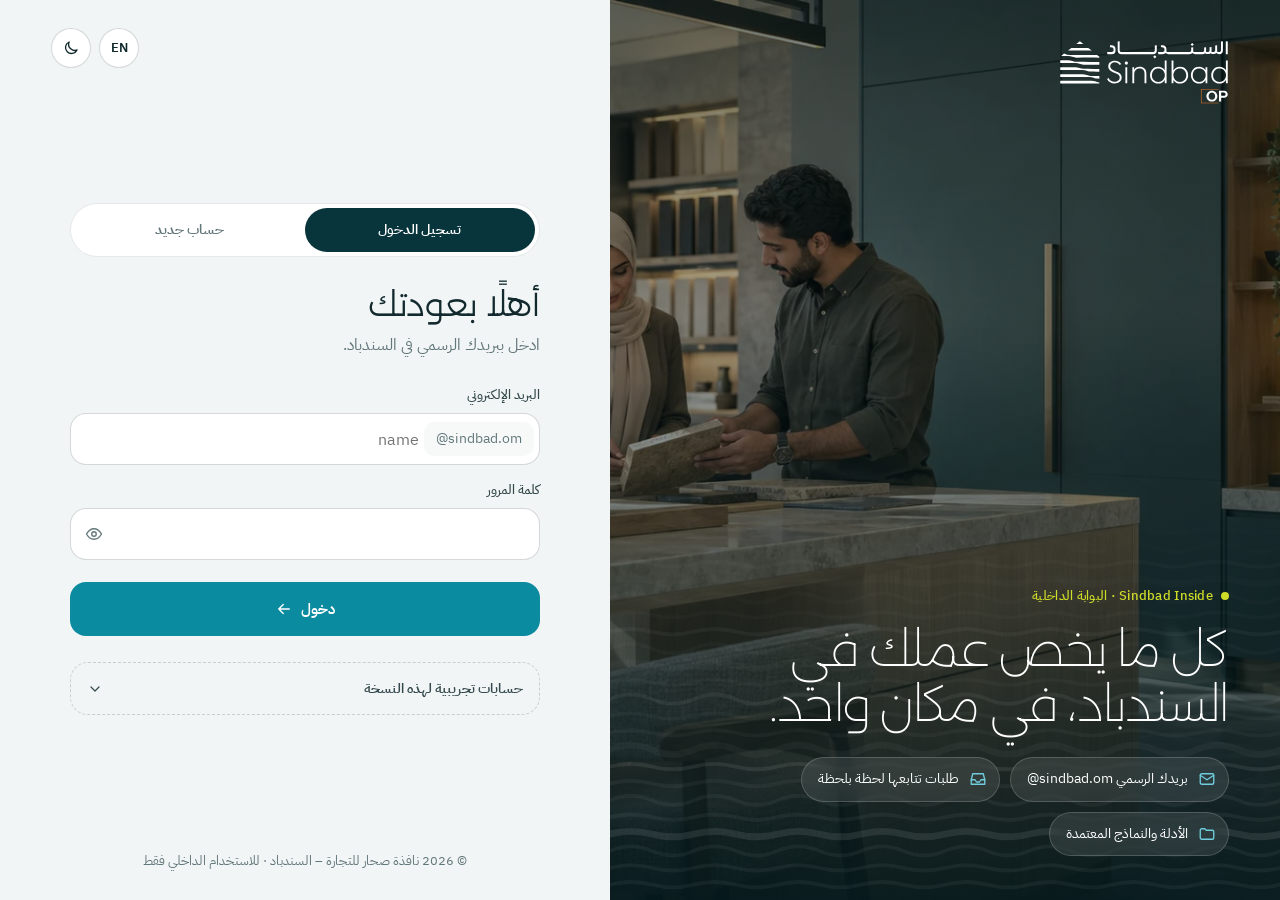
==== index.html @ df9435e1 "Add files via upload" ====
<!doctype html>
<html lang="ar" dir="rtl">
<head>
<meta charset="utf-8">
<meta name="viewport" content="width=device-width, initial-scale=1, viewport-fit=cover">
<title>Sindbad Inside</title>
<meta name="description" content="البوابة الداخلية لموظفي السندباد">
<link rel="icon" href="assets/brand/sindbad-symbol.svg" type="image/svg+xml">
<link rel="preload" as="image" href="assets/images/team.webp" fetchpriority="high">
<meta name="claude:viewport-fit-sides" content="cover">
<link rel="preconnect" href="https://fonts.googleapis.com">
<link rel="preconnect" href="https://fonts.gstatic.com" crossorigin>
<link href="https://fonts.googleapis.com/css2?family=Alexandria:wght@200;300;400;500;600&family=IBM+Plex+Sans+Arabic:wght@300;400;500;600&display=swap" rel="stylesheet">
<style>
/* Layout: website, not dashboard — transparent header over full-bleed showroom photography, editorial sections below, every page opens on a photo banner. */
:root{
  --deep:#08343B;      /* Sindbad deep teal: header band, footer, dark bands */
  --sea:#0A8BA0;       /* brand teal: actions, links */
  --aqua:#70CDDD;      /* brand light aqua */
  --bronze:#B07A4A;    /* LED-trim bronze from the OPPEIN kitchens: secondary accent */
  --lime:#CFDD28;      /* brand lime: tiny highlights only */
  --char:#383837;      /* brand charcoal */
  --bg:#F2F5F5; --surface:#FFFFFF; --surface2:#F7F9F9; --ink:#122A2E; --ink2:#34494D; --muted:#62777B;
  --line:rgba(18,42,46,.10); --line2:rgba(18,42,46,.18);
  --soft:rgba(10,139,160,.09); --soft-ink:#077585;
  --b300:#70CDDD;--b500:#0A8BA0;--b700:#077585;--b900:#053C45;--ring:rgba(10,139,160,.3);
  --sh:0 24px 48px -28px rgba(8,52,59,.45);
  --display:"Alexandria","IBM Plex Sans Arabic",system-ui,sans-serif;
  --body:"IBM Plex Sans Arabic","Alexandria",system-ui,"Segoe UI",Tahoma,sans-serif;
  --hh:78px;
}
@media (prefers-color-scheme:dark){:root:not([data-theme="light"]){
  --bg:#081619;--surface:#0E2226;--surface2:#12292E;--ink:#E7F1F2;--ink2:#C2D6D9;--muted:#8FA8AC;
  --line:rgba(255,255,255,.08);--line2:rgba(255,255,255,.16);--soft:rgba(112,205,221,.10);--soft-ink:#86D7E4;
  --bronze:#D09A68;--sh:0 24px 48px -24px rgba(0,0,0,.7);color-scheme:dark}}
:root[data-theme="dark"]{
  --bg:#081619;--surface:#0E2226;--surface2:#12292E;--ink:#E7F1F2;--ink2:#C2D6D9;--muted:#8FA8AC;
  --line:rgba(255,255,255,.08);--line2:rgba(255,255,255,.16);--soft:rgba(112,205,221,.10);--soft-ink:#86D7E4;
  --bronze:#D09A68;--sh:0 24px 48px -24px rgba(0,0,0,.7);color-scheme:dark}
*,*::before,*::after{box-sizing:border-box}
html{scroll-behavior:smooth}
body{margin:0;background:var(--bg);color:var(--ink);font-family:var(--body);font-size:15.5px;line-height:1.75;-webkit-font-smoothing:antialiased;overflow-x:hidden}
body::before{content:"";position:fixed;inset:0 0 auto;height:env(safe-area-inset-top,0px);z-index:90;background:var(--deep)}
h1,h2,h3,h4{font-family:var(--display);text-wrap:balance;letter-spacing:-.01em}
a{color:var(--soft-ink);text-decoration:none}
button,input,select,textarea{font:inherit;color:inherit}
img{max-width:100%;display:block}
[hidden]{display:none!important}
:focus-visible{outline:3px solid var(--ring);outline-offset:2px;border-radius:10px}
.ltr{direction:ltr;unicode-bidi:isolate}
.wrap{width:100%;max-width:1280px;margin-inline:auto;padding-left:max(24px,env(safe-area-inset-left,0px));padding-right:max(24px,env(safe-area-inset-right,0px))}
@media (max-width:600px){.wrap{padding-left:max(16px,env(safe-area-inset-left,0px));padding-right:max(16px,env(safe-area-inset-right,0px))}}
.tnum{font-variant-numeric:tabular-nums}

/* ===== header ===== */
.hdr{position:fixed;top:env(safe-area-inset-top,0px);inset-inline:0;z-index:50;height:var(--hh);color:#fff;transition:background .35s,color .35s,box-shadow .35s,height .35s}
.hdr.solid{background:color-mix(in srgb,var(--surface) 88%,transparent);backdrop-filter:blur(18px) saturate(1.6);-webkit-backdrop-filter:blur(18px) saturate(1.6);color:var(--ink);box-shadow:0 1px 0 var(--line);--hh:68px}
.hin{height:100%;display:flex;align-items:center;gap:22px}
.brand{display:flex;align-items:center;gap:12px;color:inherit;flex-shrink:0}
.brand-logo{position:relative;display:block;width:148px;aspect-ratio:222/84;flex-shrink:0}
.brand-logo img{width:100%;height:100%;object-fit:contain}
.brand-logo .logo-color{position:absolute;inset:0;opacity:0}
.hdr.solid .logo-white{opacity:0}
.hdr.solid .logo-color{opacity:1}
:root[data-theme="dark"] .hdr.solid .logo-white{opacity:1}
:root[data-theme="dark"] .hdr.solid .logo-color{opacity:0}
@media (prefers-color-scheme:dark){:root:not([data-theme="light"]) .hdr.solid .logo-white{opacity:1}:root:not([data-theme="light"]) .hdr.solid .logo-color{opacity:0}}
.foot .brand-logo,.mmenu .brand-logo{width:178px}
.mainnav{display:flex;gap:2px;flex:1;justify-content:center;min-width:0}
.mainnav a{color:inherit;opacity:.82;font-size:14.5px;font-weight:500;padding:8px 13px;border-radius:999px;white-space:nowrap;position:relative;transition:opacity .2s,background .2s}
.mainnav a:hover{opacity:1;background:rgba(255,255,255,.12)}
.hdr.solid .mainnav a:hover{background:var(--soft)}
.mainnav a.on{opacity:1}
.mainnav a.on::after{content:"";position:absolute;inset-inline:13px;bottom:2px;height:2px;border-radius:2px;background:var(--lime)}
.hdr.solid .mainnav a.on::after{background:var(--sea)}
.hact{display:flex;gap:6px;align-items:center;flex-shrink:0;margin-inline-start:auto}
.hb{width:40px;height:40px;border-radius:999px;display:grid;place-items:center;border:1px solid rgba(255,255,255,.28);background:rgba(255,255,255,.08);color:inherit;cursor:pointer;position:relative;font-weight:600;font-size:13px;transition:background .2s,border-color .2s}
.hb:hover{background:rgba(255,255,255,.18)}
.hdr.solid .hb{border-color:var(--line2);background:transparent}
.hdr.solid .hb:hover{background:var(--soft)}
.hb svg{width:18px;height:18px}
.hb .dot{position:absolute;top:8px;inset-inline-end:9px;width:8px;height:8px;border-radius:50%;background:var(--lime);box-shadow:0 0 0 2px var(--deep)}
.hdr.solid .hb .dot{box-shadow:0 0 0 2px var(--surface);background:#E5484D}
.me{display:flex;align-items:center;gap:8px;padding-inline-start:6px}
.me img,.me .av{width:36px;height:36px;border-radius:50%;object-fit:cover;background:var(--aqua);color:var(--deep);display:grid;place-items:center;font-weight:600;border:2px solid rgba(255,255,255,.6)}
.hb.menu{display:none}
@media (max-width:1180px){.mainnav{display:none}.hb.menu{display:grid}.hdr .hb.hide-sm{display:none}}
@media (max-width:420px){.me{display:none}.hdr .brand-logo{width:132px}}

/* ===== mobile menu ===== */
.mmenu{position:fixed;inset:0;z-index:70;background:var(--deep);color:#fff;display:flex;flex-direction:column;padding:calc(18px + env(safe-area-inset-top,0px)) max(24px,env(safe-area-inset-right,0px)) calc(24px + env(safe-area-inset-bottom,0px)) max(24px,env(safe-area-inset-left,0px));
  opacity:0;pointer-events:none;transform:translateY(-12px);transition:opacity .3s,transform .3s}
.mmenu.open{opacity:1;pointer-events:auto;transform:none}
.mmenu .top{display:flex;justify-content:space-between;align-items:center;margin-bottom:28px}
.mmenu nav{display:grid;gap:2px;overflow-y:auto}
.mmenu nav a{color:#fff;font-family:var(--display);font-weight:300;font-size:26px;padding:8px 0;border-bottom:1px solid rgba(255,255,255,.08);display:flex;justify-content:space-between;align-items:center}
.mmenu nav a.on{color:var(--lime)}
.mmenu nav a svg{width:20px;height:20px;opacity:.5}
[dir="rtl"] .mmenu nav a svg{transform:scaleX(-1)}

/* ===== banners ===== */
.banner{position:relative;color:#fff;overflow:hidden;background:var(--deep);isolation:isolate}
.banner .bimg{position:absolute;inset:0;width:100%;height:100%;object-fit:cover;z-index:-2;transform:scale(1.04);animation:settle 1.6s cubic-bezier(.2,.7,.2,1) forwards}
@keyframes settle{to{transform:none}}
.banner::before{content:"";position:absolute;inset:0;z-index:-1;background:linear-gradient(90deg,rgba(5,34,39,.92) 0%,rgba(5,34,39,.72) 45%,rgba(5,34,39,.25) 100%)}
[dir="rtl"] .banner::before{background:linear-gradient(270deg,rgba(5,34,39,.92) 0%,rgba(5,34,39,.72) 45%,rgba(5,34,39,.25) 100%)}
.banner .bin{padding-top:calc(var(--hh) + env(safe-area-inset-top,0px) + 54px);padding-bottom:52px}
.crumbs{font-size:13px;opacity:.75;display:flex;gap:8px;align-items:center;margin-bottom:14px}
.crumbs a{color:#fff}
.banner .ph{display:flex;align-items:flex-end;justify-content:space-between;gap:20px;flex-wrap:wrap}
.banner .ph h1{margin:0;font-weight:300;font-size:clamp(32px,4.6vw,56px);line-height:1.15;color:#fff}
.banner .ph p{margin:12px 0 0;max-width:60ch;color:rgba(255,255,255,.82);font-size:16.5px}
.banner .ph>div:last-child:not(:first-child),.banner .ph>.btn{flex-shrink:0}
.banner .btn.o{background:rgba(255,255,255,.1);border-color:rgba(255,255,255,.35);color:#fff;backdrop-filter:blur(8px)}
.banner .btn.o:hover{background:rgba(255,255,255,.2)}
.content{padding-top:44px;padding-bottom:88px}
.view.enter .content>*{animation:rise .5s cubic-bezier(.2,.8,.2,1) both}
.view.enter .content>*:nth-child(2){animation-delay:.06s}.view.enter .content>*:nth-child(3){animation-delay:.12s}
@keyframes rise{from{opacity:.001;transform:translateY(14px)}to{opacity:1;transform:none}}

/* ===== HOME hero: cinematic collection slideshow, slides change through the logo's horizontal stripes ===== */
.hero{position:relative;color:#fff;background:#04161A;isolation:isolate;overflow:hidden;min-height:clamp(680px,96vh,960px);display:flex;flex-direction:column;justify-content:flex-end}
.stage{position:absolute;inset:-8% 0 0;z-index:-4;will-change:transform}
.slide{position:absolute;inset:0;visibility:hidden}
.slide.on{visibility:visible}
.slide img,.wipe img{width:100%;height:100%;object-fit:cover;transform:scale(1.1);transform-origin:50% 50%;max-width:none}
.slide.on img{animation:kb 14s linear forwards}
@keyframes kb{to{transform:scale(1.005)}}
.wipe{position:absolute;inset:0;z-index:2}
.wipe i{position:absolute;inset-inline:0;height:calc(12.5% + 1px);overflow:hidden;clip-path:inset(0 100% 0 0);animation:barL .9s cubic-bezier(.76,0,.24,1) forwards}
.wipe i:nth-child(even){clip-path:inset(0 0 0 100%);animation-name:barR}
.wipe img{position:absolute;left:0;height:calc(800% - 8px)}
@keyframes barL{to{clip-path:inset(0 0 0 0)}}@keyframes barR{to{clip-path:inset(0 0 0 0)}}
.hero::before{content:"";position:absolute;inset:0;z-index:-2;pointer-events:none;background:
  linear-gradient(90deg,rgba(3,24,28,.92) 0%,rgba(3,24,28,.66) 36%,rgba(3,24,28,.14) 68%,rgba(3,24,28,.3) 100%),
  linear-gradient(0deg,rgba(3,24,28,.95) 0%,rgba(3,24,28,.4) 32%,transparent 58%),
  linear-gradient(180deg,rgba(3,24,28,.6) 0%,transparent 24%)}
[dir="rtl"] .hero::before{background:
  linear-gradient(270deg,rgba(3,24,28,.92) 0%,rgba(3,24,28,.66) 36%,rgba(3,24,28,.14) 68%,rgba(3,24,28,.3) 100%),
  linear-gradient(0deg,rgba(3,24,28,.95) 0%,rgba(3,24,28,.4) 32%,transparent 58%),
  linear-gradient(180deg,rgba(3,24,28,.6) 0%,transparent 24%)}
.slats{position:absolute;inset:0;z-index:-1;pointer-events:none}
.slats i{position:absolute;inset-inline:0;height:calc(12.5% + 1px);background:#04161A;transform-origin:left center;animation:slat 1s cubic-bezier(.76,0,.24,1) forwards}
.slats i:nth-child(even){transform-origin:right center}
@keyframes slat{to{transform:scaleX(0)}}
.hgrid{display:grid;grid-template-columns:minmax(0,1fr) 340px;gap:56px;align-items:end;padding-top:calc(var(--hh) + env(safe-area-inset-top,0px) + 48px);padding-bottom:44px}
.hcopy{will-change:transform,opacity}
.hero .meta{display:flex;flex-wrap:wrap;gap:8px 18px;font-size:14px;color:rgba(255,255,255,.78)}
.hero .meta span{display:inline-flex;align-items:center;gap:8px}
.hero .meta .lv{width:8px;height:8px;border-radius:50%;background:var(--lime);box-shadow:0 0 0 0 rgba(207,221,40,.6);animation:pulse 2.4s infinite}
@keyframes pulse{70%{box-shadow:0 0 0 9px rgba(207,221,40,0)}100%{box-shadow:0 0 0 0 rgba(207,221,40,0)}}
.hero h1{margin:22px 0 16px;font-weight:200;font-size:clamp(50px,7.6vw,112px);line-height:1.02;letter-spacing:-.025em;color:#fff}
.hero h1 span{display:block}
.hero h1 .l2{font-weight:500}
/* Keep the hero entrance state separate from the company section's .intro layout. */
.hero.hero-entering h1 span,.hero.hero-entering .ask,.hero.hero-entering .hsearch,.hero.hero-entering .pop,.hero.hero-entering .meta,.hero.hero-entering .pray{animation:hin 1s cubic-bezier(.2,.8,.2,1) both}
.hero.hero-entering .meta{animation-delay:.55s}.hero.hero-entering h1 .l1{animation-delay:.65s}.hero.hero-entering h1 .l2{animation-delay:.75s}.hero.hero-entering .ask{animation-delay:.85s}.hero.hero-entering .hsearch{animation-delay:.95s}.hero.hero-entering .pop{animation-delay:1.05s}.hero.hero-entering .pray{animation-delay:1.1s}
@keyframes hin{from{opacity:.001;transform:translateY(26px)}}
.hero .ask{font-size:clamp(17px,1.6vw,21px);color:rgba(255,255,255,.86);margin:0 0 28px;max-width:46ch}
.hsearch{display:flex;align-items:center;gap:14px;max-width:620px;width:100%;height:64px;padding:0 10px 0 24px;border-radius:999px;background:rgba(255,255,255,.96);color:#4F6367;cursor:pointer;border:0;box-shadow:0 26px 50px -20px rgba(0,0,0,.6);text-align:start;font-size:15.5px;transition:transform .25s,box-shadow .25s}
.hsearch:hover{transform:translateY(-2px);box-shadow:0 30px 60px -20px rgba(0,0,0,.7)}
[dir="rtl"] .hsearch{padding:0 24px 0 10px}
.hsearch svg{width:20px;height:20px;color:var(--sea);flex-shrink:0}
.hsearch .t{flex:1;white-space:nowrap;overflow:hidden;text-overflow:ellipsis}
.hsearch .k{font-size:11px;border:1px solid #D5E2E4;border-radius:6px;padding:1px 7px;color:#7A8C90;direction:ltr}
.hsearch .go{height:46px;padding:0 22px;border-radius:999px;background:var(--sea);color:#fff;display:inline-flex;align-items:center;font-weight:600;font-size:14px;flex-shrink:0}
.pop{display:flex;flex-wrap:wrap;gap:8px;margin-top:18px;align-items:center}
.pop small{color:rgba(255,255,255,.62);font-size:13px;margin-inline-end:4px}
.pop button{border:1px solid rgba(255,255,255,.28);background:rgba(255,255,255,.07);color:#fff;border-radius:999px;padding:7px 15px;font-size:13.5px;cursor:pointer;backdrop-filter:blur(8px);-webkit-backdrop-filter:blur(8px);transition:background .2s,border-color .2s}
.pop button:hover{background:rgba(255,255,255,.18);border-color:rgba(255,255,255,.5)}
.pray{background:rgba(4,28,33,.42);border:1px solid rgba(255,255,255,.16);backdrop-filter:blur(22px) saturate(1.5);-webkit-backdrop-filter:blur(22px) saturate(1.5);border-radius:28px;padding:22px}
.pray .ph2{display:flex;justify-content:space-between;align-items:center;gap:10px;margin-bottom:4px}
.pray h3{margin:0;font-size:14px;font-weight:500;color:rgba(255,255,255,.8)}
.pray select{background:rgba(255,255,255,.1);border:1px solid rgba(255,255,255,.25);color:#fff;border-radius:999px;padding:4px 12px;font-size:13px}
.pray select option{color:#122A2E}
.pray .next{display:flex;align-items:baseline;gap:10px;margin:6px 0 16px;flex-wrap:wrap}
.pray .next b{font-family:var(--display);font-weight:300;font-size:42px;line-height:1.1;color:#fff}
.pray .next span{font-size:13.5px;color:var(--lime)}
.pray ul{list-style:none;margin:0;padding:0;display:grid;grid-template-columns:repeat(3,1fr);gap:6px}
.pray li{padding:9px 10px;border-radius:14px;background:rgba(255,255,255,.06);font-size:12px;color:rgba(255,255,255,.66)}
.pray li b{display:block;font-size:15px;font-weight:500;color:#fff}
.pray li.on{background:var(--lime);color:#2B3200}
.pray li.on b{color:#1A1F00}
.pray .note{font-size:11.5px;color:rgba(255,255,255,.48);margin-top:10px}
.hbar{padding-bottom:116px}
.hbin{display:grid;grid-template-columns:minmax(0,1fr) auto auto;gap:32px;align-items:center;padding-top:22px;border-top:1px solid rgba(255,255,255,.16)}
.cap{display:flex;align-items:center;gap:18px;min-width:0}
.cap .cno{font-family:var(--display);font-weight:200;font-size:46px;line-height:1;color:var(--lime);letter-spacing:-.02em}
.cap b{display:block;font-family:var(--display);font-weight:400;font-size:20px;line-height:1.3}
.cap small{display:block;color:rgba(255,255,255,.68);font-size:13.5px}
.cap>*{animation:capin .8s cubic-bezier(.2,.8,.2,1) both}.cap>*:nth-child(2){animation-delay:.08s}.cap>*:nth-child(3){animation-delay:.16s}
@keyframes capin{from{opacity:.001;transform:translateY(14px)}}
.capl{background:transparent;cursor:pointer;font-family:inherit;display:inline-flex;gap:8px;align-items:center;color:#fff;font-size:13.5px;font-weight:600;border:1px solid rgba(255,255,255,.3);border-radius:999px;padding:8px 15px;margin-inline-start:8px;white-space:nowrap;transition:background .2s,color .2s}
.capl:hover{background:var(--lime);color:#1A1F00;border-color:var(--lime)}
.capl svg{width:15px;height:15px}
.hprog{display:flex;gap:8px;width:min(300px,28vw)}
.hseg{flex:1;height:24px;position:relative;cursor:pointer;background:none;border:0;padding:0}
.hseg::after{content:"";position:absolute;inset-inline:0;top:11px;height:2px;border-radius:2px;background:rgba(255,255,255,.22)}
.hseg .fill{position:absolute;inset-inline-start:0;top:11px;height:2px;border-radius:2px;width:0;z-index:1;background:#fff}
.hseg.done .fill{width:100%;background:rgba(255,255,255,.7)}
.hseg.on .fill{background:var(--lime);animation:fill 7s linear forwards}
@keyframes fill{to{width:100%}}
.hero.paused .hseg.on .fill{animation-play-state:paused}
.hero.still .hseg.on .fill{animation:none;width:100%}
.ctrl{display:flex;align-items:center;gap:8px}
.ctrl .cnt{font-size:13px;color:rgba(255,255,255,.6);margin-inline-end:8px;direction:ltr}
.ctrl .cnt b{color:#fff;font-weight:600}
.ctrl .hb{width:46px;height:46px}
.rflip{transform:scaleX(-1)}[dir="rtl"] .rflip{transform:none}
@media (max-width:1100px){.hgrid{grid-template-columns:minmax(0,1fr) 300px;gap:32px}}
@media (max-width:980px){
  .hero{min-height:0}
  .hero::before,[dir="rtl"] .hero::before{background:linear-gradient(180deg,rgba(3,24,28,.78) 0%,rgba(3,24,28,.62) 45%,rgba(3,24,28,.95) 100%)}
  .hgrid{grid-template-columns:1fr;gap:28px;padding-top:calc(var(--hh) + env(safe-area-inset-top,0px) + 32px)}
  .hbin{grid-template-columns:minmax(0,1fr) auto;gap:16px 20px}
  .cap{grid-column:1/-1}
  .hprog{width:auto;flex:1}
}
@media (max-width:560px){.today .trules{display:none}.hsearch .go,.hsearch .k{display:none}.hsearch{height:56px}.capl{display:none}.cap .cno{font-size:36px}.hbar{padding-bottom:104px}}


/* today card */
.today h3{margin:0;font-size:14px;font-weight:500;color:rgba(255,255,255,.75)}
.tstate{display:flex;align-items:center;gap:12px;font-family:var(--display);font-weight:300;font-size:30px;line-height:1.25;color:#fff;margin-top:10px}
.tstate i{width:10px;height:10px;border-radius:50%;background:#8FA3A6;flex-shrink:0}
.tstate.on i{background:#5FD068;box-shadow:0 0 0 5px rgba(95,208,104,.2)}
.tstate.soon i{background:var(--lime)}
.tsub{margin:4px 0 16px;color:rgba(255,255,255,.72);font-size:14px}
.today .trules{grid-template-columns:1fr;list-style:none;margin:0 0 18px;padding:16px 0 0;border-top:1px solid rgba(255,255,255,.12);display:grid;gap:11px}
.today .trules li{background:none;border-radius:0;padding:0;display:flex;gap:10px;align-items:flex-start;font-size:13.5px;color:rgba(255,255,255,.86);line-height:1.5}
.trules svg{width:18px;height:18px;flex-shrink:0;color:var(--aqua);margin-top:1px}
.tpend{all:unset;box-sizing:border-box;cursor:pointer;display:flex;justify-content:space-between;gap:10px;width:100%;padding:10px 14px;border-radius:14px;background:rgba(207,221,40,.14);color:var(--lime);font-size:13.5px;font-weight:600;margin-bottom:10px}
.tbtn{width:100%;background:#fff;color:#08343B}
.tbtn:hover{background:var(--lime);color:#1A1F00}
.cap .clbl{display:block;font-size:12px;font-weight:600;color:var(--lime);margin-bottom:2px}
/* role paths */
.roles{display:grid;grid-template-columns:repeat(4,minmax(0,1fr));gap:20px}
@media (max-width:1100px){.roles{grid-template-columns:repeat(2,minmax(0,1fr))}}
@media (max-width:600px){.roles{grid-template-columns:1fr}}
.role{background:var(--surface);border:1px solid var(--line);border-radius:24px;overflow:hidden;display:flex;flex-direction:column;min-width:0}
.role .rh{position:relative;height:176px;flex-shrink:0;padding:18px 20px;color:#fff;display:flex;flex-direction:column;justify-content:flex-end;isolation:isolate;overflow:hidden;background:var(--deep)}
.role .rh img{position:absolute;inset:0;width:100%;height:100%;object-fit:cover;object-position:var(--role-focus,50% 45%);z-index:0;transition:transform .55s cubic-bezier(.2,.7,.2,1)}
.role .rh::before{content:"";position:absolute;inset:0;z-index:1;pointer-events:none;background:linear-gradient(0deg,rgba(4,28,33,.94) 0%,rgba(4,28,33,.42) 48%,rgba(4,28,33,.08) 100%)}
.role .rh>b,.role .rh>small{position:relative;z-index:2}
@media (hover:hover) and (prefers-reduced-motion:no-preference){.role:hover .rh img,.role:focus-within .rh img{transform:scale(1.04)}}
@media (max-width:600px){.role .rh{height:180px}}
.role .rh b{font-family:var(--display);font-weight:400;font-size:21px;color:#fff;line-height:1.3}
.role .rh small{color:rgba(255,255,255,.8);font-size:13px}
.role ol{list-style:none;margin:0;padding:8px;display:grid;gap:2px}
.role li button{all:unset;box-sizing:border-box;width:100%;display:grid;grid-template-columns:26px minmax(0,1fr) 16px;gap:10px;align-items:center;padding:11px 12px;border-radius:14px;cursor:pointer;font-size:14px;line-height:1.5;color:var(--ink)}
.role li button:hover{background:var(--soft)}
.role li button:focus-visible{outline:3px solid var(--ring)}
.role li .n{width:26px;height:26px;border-radius:50%;background:var(--surface2);border:1px solid var(--line);display:grid;place-items:center;font-size:12px;font-weight:600;color:var(--muted)}
.role li svg{width:16px;height:16px;color:var(--muted)}
.eoline{min-height:0;flex-direction:row;align-items:center;gap:20px;margin-top:24px;padding:22px 26px}
.eoline .who{margin:0}
/* bidi: isolated LTR runs follow the page's alignment */
[dir="rtl"] .ltr{text-align:right}[dir="ltr"] .ltr{text-align:left}

/* quick services */
.qs{position:relative;z-index:2;margin-top:-72px;background:var(--surface);border-radius:26px;box-shadow:var(--sh);display:grid;grid-template-columns:repeat(6,1fr);padding:10px;border:1px solid var(--line)}
.qs>*{all:unset;box-sizing:border-box;cursor:pointer;display:flex;align-items:center;gap:14px;padding:16px 18px;border-radius:18px;transition:background .2s;color:var(--ink)}
.qs>*:hover{background:var(--surface2)}
.qs>*:focus-visible{outline:3px solid var(--ring)}
.qs .ci{width:48px;height:48px;border-radius:50%;display:grid;place-items:center;flex-shrink:0;color:#fff}
.qs .ci svg{width:22px;height:22px}
.qs b{display:block;font-weight:600;font-size:14.5px;line-height:1.35}
.qs span.s{display:block;font-size:12.5px;color:var(--muted);line-height:1.4}
@media (max-width:1180px){.qs{grid-template-columns:repeat(3,1fr)}}
@media (max-width:600px){.qs{grid-template-columns:repeat(2,1fr);padding:6px;border-radius:22px}.qs>*{flex-direction:column;align-items:flex-start;gap:10px;padding:14px}}

/* sections */
.sec{padding-block:64px 8px}
.sh{display:flex;align-items:flex-end;justify-content:space-between;gap:16px;margin-bottom:26px;flex-wrap:wrap}
.sh h2{margin:0;font-weight:300;font-size:clamp(26px,3vw,38px);line-height:1.2}
.sh p{margin:6px 0 0;color:var(--muted);max-width:60ch}
.more{display:inline-flex;align-items:center;gap:8px;font-weight:600;font-size:14px;color:var(--soft-ink);background:none;border:0;cursor:pointer;padding:0}
.more svg{width:16px;height:16px}
[dir="rtl"] .more svg,[dir="rtl"] .flip{transform:scaleX(-1)}

/* news mosaic */
.mosaic{display:grid;grid-template-columns:minmax(0,1.3fr) minmax(0,1fr);gap:24px}
.feat{position:relative;border-radius:26px;overflow:hidden;min-height:440px;color:#fff;cursor:pointer;display:flex;flex-direction:column;justify-content:flex-end;padding:30px;isolation:isolate}
.feat img{position:absolute;inset:0;width:100%;height:100%;object-fit:cover;z-index:-2;transition:transform .8s cubic-bezier(.2,.7,.2,1)}
.feat:hover img{transform:scale(1.04)}
.feat::before{content:"";position:absolute;inset:0;z-index:-1;background:linear-gradient(0deg,rgba(4,28,33,.92) 0%,rgba(4,28,33,.35) 55%,transparent 80%)}
.feat h3{margin:12px 0 8px;font-weight:400;font-size:clamp(22px,2.4vw,30px);line-height:1.3;color:#fff}
.feat p{margin:0;color:rgba(255,255,255,.8);max-width:58ch;display:-webkit-box;-webkit-line-clamp:2;-webkit-box-orient:vertical;overflow:hidden}
.nmeta{display:flex;gap:10px;align-items:center;flex-wrap:wrap;font-size:13px}
.tag{display:inline-flex;align-items:center;height:26px;padding:0 11px;border-radius:999px;font-size:12px;font-weight:600}
.feat .tag{background:rgba(255,255,255,.16);color:#fff;backdrop-filter:blur(6px)}
.nlist{display:grid;gap:4px;align-content:start}
.nrow{display:grid;grid-template-columns:116px minmax(0,1fr);gap:18px;align-items:center;padding:12px;border-radius:20px;cursor:pointer;transition:background .2s}
.nrow:hover{background:var(--surface)}
.nrow img{width:116px;height:96px;object-fit:cover;border-radius:16px}
.nrow h4{margin:6px 0 0;font-weight:500;font-size:16.5px;line-height:1.45;display:-webkit-box;-webkit-line-clamp:2;-webkit-box-orient:vertical;overflow:hidden}
.nrow .nmeta{color:var(--muted)}
@media (max-width:900px){.mosaic{grid-template-columns:1fr}.feat{min-height:360px}}

/* your day row */
.day{display:grid;grid-template-columns:repeat(3,minmax(0,1fr));gap:24px}
@media (max-width:980px){.day{grid-template-columns:1fr}}
.eotm{position:relative;overflow:hidden;border-radius:26px;padding:28px;color:#fff;background:radial-gradient(120% 90% at 100% 0%,rgba(112,205,221,.25),transparent 55%),var(--deep);min-height:280px;display:flex;flex-direction:column}
.eotm .lbl{font-size:13px;color:var(--lime);font-weight:500}
.eotm .who{display:flex;gap:16px;align-items:center;margin-top:auto}
.eotm .ring{width:84px;height:84px;border-radius:50%;padding:3px;background:conic-gradient(var(--lime),var(--aqua),var(--bronze),var(--lime));flex-shrink:0}
.eotm .ring>*{width:100%;height:100%;border-radius:50%;object-fit:cover;background:#0E4A54;display:grid;place-items:center;font-family:var(--display);font-size:28px;font-weight:300;color:#fff;border:3px solid var(--deep)}
.eotm h3{margin:0;font-weight:400;font-size:22px;color:#fff}
.eotm p{margin:2px 0 0;color:rgba(255,255,255,.7);font-size:14px}
.eotm .stripes{position:absolute;inset-inline-end:-40px;bottom:-30px;width:200px;opacity:.07}
.eotm .ed{position:absolute;top:18px;inset-inline-end:18px}
.tipc{border-radius:26px;padding:28px;background:var(--surface);border:1px solid var(--line);display:flex;flex-direction:column;min-height:280px}
.tipc .q{font-family:var(--display);font-weight:300;font-size:22px;line-height:1.5;margin:14px 0 auto}
.tipc .foot2{display:flex;justify-content:space-between;align-items:center;gap:10px;margin-top:18px;color:var(--muted);font-size:13px}

/* collections scroller */
.rail{display:grid;grid-auto-flow:column;grid-auto-columns:minmax(260px,320px);gap:20px;overflow-x:auto;scroll-snap-type:x mandatory;padding-bottom:10px;scrollbar-width:none}
.rail::-webkit-scrollbar{display:none}
.coll{scroll-snap-align:start;position:relative;aspect-ratio:3/4;max-width:100%;border-radius:24px;overflow:hidden;color:#fff;display:flex;flex-direction:column;justify-content:flex-end;padding:22px;isolation:isolate}
.coll img{position:absolute;inset:0;width:100%;height:100%;object-fit:cover;z-index:-2;transition:transform .8s cubic-bezier(.2,.7,.2,1)}
.coll:hover img{transform:scale(1.06)}
.coll::before{content:"";position:absolute;inset:0;z-index:-1;background:linear-gradient(0deg,rgba(4,28,33,.88),transparent 60%)}
.coll h3{margin:0;font-weight:400;font-size:22px;color:#fff}
.coll p{margin:4px 0 0;font-size:13.5px;color:rgba(255,255,255,.78)}
.coll .arr{position:absolute;top:18px;inset-inline-end:18px;width:40px;height:40px;border-radius:50%;display:grid;place-items:center;background:rgba(255,255,255,.18);backdrop-filter:blur(6px);transition:background .25s}
.coll:hover .arr{background:var(--lime);color:#1A1F00}
.coll .arr svg{width:18px;height:18px}
.railnav{display:flex;gap:8px}
.railnav button{width:44px;height:44px;border-radius:50%;border:1px solid var(--line2);background:var(--surface);cursor:pointer;display:grid;place-items:center;color:var(--ink)}
.railnav button svg{width:18px;height:18px}
[dir="rtl"] .railnav button svg{transform:scaleX(-1)}

/* docs with photo covers */
.docs{display:grid;grid-template-columns:repeat(auto-fill,minmax(240px,1fr));gap:22px}
.doc{background:var(--surface);border:1px solid var(--line);border-radius:22px;overflow:hidden;display:flex;flex-direction:column;cursor:pointer;transition:transform .3s,box-shadow .3s}
.doc:hover{transform:translateY(-4px);box-shadow:var(--sh)}
.cover{height:170px;position:relative;overflow:hidden;color:#fff;padding:18px;display:flex;flex-direction:column;justify-content:space-between;background-size:cover!important;background-position:center!important}
.cover .ty{align-self:flex-start;font-size:11px;font-weight:700;letter-spacing:.1em;background:rgba(255,255,255,.2);padding:4px 9px;border-radius:999px;backdrop-filter:blur(6px)}
.cover .ti{font-family:var(--display);font-size:17px;font-weight:400;line-height:1.4}
.doc .bd{padding:16px 18px 18px;display:flex;flex-direction:column;gap:10px;flex:1}
.doc .bd p{margin:0;font-size:13.5px;color:var(--muted);display:-webkit-box;-webkit-line-clamp:2;-webkit-box-orient:vertical;overflow:hidden}
.doc .ft{display:flex;gap:6px;flex-wrap:wrap;margin-top:auto}

/* tools band */
.band{position:relative;color:#fff;isolation:isolate;margin-top:72px;overflow:hidden;background:var(--deep)}
.band img.bimg{position:absolute;inset:0;width:100%;height:100%;object-fit:cover;z-index:-2;opacity:.35}
.band::before{content:"";position:absolute;inset:0;z-index:-1;background:linear-gradient(180deg,rgba(8,52,59,.75),rgba(8,52,59,.95))}
.band .wrap{padding-block:72px}
.band .sh h2,.band .sh p{color:#fff}.band .sh p{opacity:.75}
.tools{display:grid;grid-template-columns:repeat(3,minmax(0,1fr));gap:20px}
.tool{all:unset;box-sizing:border-box;cursor:pointer;border-radius:24px;padding:26px;background:rgba(255,255,255,.07);border:1px solid rgba(255,255,255,.14);backdrop-filter:blur(10px);display:flex;flex-direction:column;gap:12px;transition:background .25s,transform .25s;min-height:220px}
.tool:hover{background:rgba(255,255,255,.13);transform:translateY(-3px)}
.tool:focus-visible{outline:3px solid var(--lime)}
.tool .big{font-family:var(--display);font-weight:200;font-size:54px;line-height:1;color:var(--lime)}
.tool h3{margin:0;font-weight:400;font-size:20px;color:#fff}
.tool p{margin:0;font-size:14px;color:rgba(255,255,255,.72);flex:1}
.tool .more{color:#fff}
@media (max-width:900px){.tools{grid-template-columns:1fr}}

/* footer */
.foot{background:var(--deep);color:rgba(255,255,255,.75);font-size:14px}
.foot .wrap{padding-block:56px calc(28px + env(safe-area-inset-bottom,0px))}
.fgrid{display:grid;grid-template-columns:1.4fr 1fr 1fr 1fr;gap:32px}
.foot h4{color:#fff;font-weight:500;font-size:15px;margin:0 0 12px}
.foot a{color:rgba(255,255,255,.75)}
.foot a:hover{color:#fff}
.foot ul{list-style:none;margin:0;padding:0;display:grid;gap:6px}
.foot .tagline{font-family:var(--display);font-weight:200;letter-spacing:.42em;font-size:13px;color:var(--aqua);margin-top:14px;unicode-bidi:isolate}
.foot .bot{display:flex;justify-content:space-between;gap:16px;flex-wrap:wrap;border-top:1px solid rgba(255,255,255,.1);margin-top:40px;padding-top:20px;font-size:12.5px;color:rgba(255,255,255,.5)}
.foot .soc{display:flex;gap:8px;flex-wrap:wrap}
.foot .soc a{border:1px solid rgba(255,255,255,.2);border-radius:999px;padding:5px 12px;font-size:13px}
@media (max-width:900px){.fgrid{grid-template-columns:1fr 1fr}}
@media (max-width:520px){.fgrid{grid-template-columns:1fr}}

/* ===== shared primitives (inner pages) ===== */
.card{background:var(--surface);border:1px solid var(--line);border-radius:22px;padding:24px;min-width:0}
.card.lift{transition:transform .3s,box-shadow .3s;cursor:pointer}
.card.lift:hover{transform:translateY(-3px);box-shadow:var(--sh)}
.ch{display:flex;align-items:center;justify-content:space-between;gap:12px;margin-bottom:16px}
.ch h3{margin:0;font-size:17px;font-weight:500}
.link{font-size:13.5px;font-weight:600;color:var(--soft-ink);cursor:pointer;background:none;border:0;padding:0}
.btn{display:inline-flex;align-items:center;justify-content:center;gap:8px;height:44px;padding:0 20px;border-radius:999px;border:1px solid transparent;cursor:pointer;font-weight:600;font-size:14px;white-space:nowrap;transition:background .2s,transform .1s,border-color .2s;text-decoration:none}
.btn:active{transform:scale(.98)}
.btn svg{width:18px;height:18px}
.btn.p{background:var(--sea);color:#fff}
.btn.p:hover{background:var(--b700)}
.btn.s{background:var(--soft);color:var(--soft-ink)}
.btn.o{background:var(--surface);border-color:var(--line2);color:var(--ink)}
.btn.o:hover{border-color:var(--sea)}
.btn.sm{height:36px;padding:0 14px;font-size:13px}
.btn.icon{width:38px;height:38px;padding:0}
.btn:disabled{opacity:.45;pointer-events:none}
.chip{display:inline-flex;align-items:center;gap:6px;height:28px;padding:0 12px;border-radius:999px;font-size:12.5px;font-weight:600;background:var(--soft);color:var(--soft-ink);white-space:nowrap}
.chip.g{background:color-mix(in srgb,var(--lime) 32%,transparent);color:var(--ink)}
.chip.w{background:color-mix(in srgb,var(--bronze) 18%,transparent);color:var(--bronze)}
.chip.r{background:color-mix(in srgb,#E5484D 14%,transparent);color:#C2333A}
.chip.n{background:var(--surface2);color:var(--muted);border:1px solid var(--line)}
.muted{color:var(--muted)}.sm{font-size:13px}
.ic{width:46px;height:46px;border-radius:14px;display:grid;place-items:center;flex-shrink:0;color:#fff}
.ic svg{width:22px;height:22px}
.tabs{display:flex;gap:26px;border-bottom:1px solid var(--line);overflow-x:auto;scrollbar-width:none;margin-bottom:28px}
.tabs::-webkit-scrollbar{display:none}
.tabs button{all:unset;cursor:pointer;padding:12px 0 14px;font-size:15px;color:var(--muted);white-space:nowrap;font-weight:500;position:relative}
.tabs button:hover{color:var(--ink)}
.tabs button.on{color:var(--ink)}
.tabs button.on::after{content:"";position:absolute;inset-inline:0;bottom:-1px;height:2px;border-radius:2px;background:var(--sea)}
.card .tabs{margin-bottom:18px;gap:20px}
.field{display:grid;gap:6px;margin-bottom:14px}
.field label{font-size:13px;font-weight:500;color:var(--ink2)}
.inp{height:46px;border:1px solid var(--line2);background:var(--surface);border-radius:14px;padding:0 14px;width:100%;transition:border-color .2s,box-shadow .2s}
textarea.inp{height:auto;padding:12px 14px;resize:vertical}
.inp:focus{outline:none;border-color:var(--sea);box-shadow:0 0 0 4px var(--ring)}
input[type=range]{accent-color:var(--sea);width:100%}
.g2{display:grid;grid-template-columns:1fr 1fr;gap:0 14px}
.check{display:flex;gap:10px;align-items:center;font-size:14px;cursor:pointer}
.check input{width:18px;height:18px;accent-color:var(--sea)}
.empty{display:grid;place-items:center;text-align:center;gap:8px;padding:40px 20px;color:var(--muted);border:1.5px dashed var(--line2);border-radius:20px}
.empty svg{width:38px;height:38px;color:var(--aqua)}
table.t{width:100%;border-collapse:collapse;font-size:14px}
table.t th{font-size:12.5px;font-weight:500;color:var(--muted);text-align:start;padding:11px 12px;background:var(--surface2);border-bottom:1px solid var(--line)}
table.t td{padding:13px 12px;border-bottom:1px solid var(--line);vertical-align:middle}
table.t tr:last-child td{border-bottom:0}
.tw{overflow-x:auto;border:1px solid var(--line);border-radius:16px}
.list>*+*{border-top:1px solid var(--line)}
.bento{display:grid;grid-template-columns:repeat(12,minmax(0,1fr));gap:20px}
.s12{grid-column:span 12}.s8{grid-column:span 8}.s6{grid-column:span 6}.s4{grid-column:span 4}.s3{grid-column:span 3}
@media (max-width:1000px){.s4,.s3{grid-column:span 6}.s8{grid-column:span 12}}
@media (max-width:640px){.s6,.s4,.s3{grid-column:span 12}}
.kpis{display:grid;grid-template-columns:repeat(4,minmax(0,1fr));gap:20px}
.kpi b{display:block;font-family:var(--display);font-size:36px;font-weight:200;line-height:1.1;color:var(--soft-ink)}
.kpi span{font-size:13px;color:var(--muted)}
@media (max-width:900px){.kpis{grid-template-columns:repeat(2,minmax(0,1fr))}}
.verdict{border-radius:18px;padding:18px 20px;background:var(--surface2);border:1px solid var(--line);position:relative;overflow:hidden}
.verdict::before{content:"";position:absolute;inset-block:14px;inset-inline-start:0;width:4px;border-radius:0 4px 4px 0;background:var(--sea)}
[dir="rtl"] .verdict::before{border-radius:4px 0 0 4px}
.verdict.good::before{background:#4FA33A}.verdict.mid::before{background:var(--bronze)}.verdict.high::before{background:#E5484D}
.verdict b{display:block;font-family:var(--display);font-size:18px;font-weight:400;margin-bottom:3px}
.verdict span{font-size:13.5px;color:var(--muted)}
.bign{font-family:var(--display);font-size:56px;font-weight:200;line-height:1;color:var(--soft-ink)}
.ladder{display:grid;gap:8px}
.ladder div{display:flex;gap:12px;align-items:center;padding:12px 14px;border-radius:16px;border:1px solid var(--line);font-size:14px;transition:all .25s}
.ladder div.on{border-color:var(--sea);background:var(--soft)}
.ladder .n{width:30px;height:30px;border-radius:50%;display:grid;place-items:center;background:var(--surface2);font-weight:600;font-size:13px;flex-shrink:0}
.ladder div.on .n{background:var(--sea);color:#fff}
.facts{display:grid;grid-template-columns:repeat(auto-fill,minmax(180px,1fr));gap:16px}
.fact{padding:20px;border-radius:20px;background:var(--surface);border:1px solid var(--line)}
.fact b{display:block;font-family:var(--display);font-size:34px;font-weight:200;color:var(--soft-ink);line-height:1.2}
.fact span{font-size:13px;color:var(--muted)}
.rules-list{display:grid;gap:12px}
.rl{display:flex;gap:14px;align-items:flex-start;padding:16px;border-radius:18px;background:var(--surface2)}
.rl .ic{width:40px;height:40px;border-radius:12px}
.rl b{display:block;font-weight:600}
.rl p{margin:2px 0 0;font-size:13.5px;color:var(--muted)}
.two{display:grid;grid-template-columns:minmax(0,1fr) minmax(0,1fr);gap:20px}
@media (max-width:900px){.two,.g2{grid-template-columns:1fr}}

/* library page */
.lib{display:grid;grid-template-columns:230px minmax(0,1fr);gap:28px;align-items:start}
.cats{position:sticky;top:96px;display:grid;gap:2px}
.cats button{all:unset;cursor:pointer;display:flex;align-items:center;gap:10px;padding:10px 14px;border-radius:14px;font-size:14.5px;color:var(--ink2)}
.cats button:hover{background:var(--surface)}
.cats button.on{background:var(--surface);color:var(--soft-ink);font-weight:600;box-shadow:0 1px 0 var(--line)}
.cats button i{width:10px;height:10px;border-radius:50%}
.cats button em{margin-inline-start:auto;font-style:normal;font-size:12px;color:var(--muted)}
.toolbar{display:flex;gap:10px;align-items:center;margin-bottom:20px;flex-wrap:wrap}
.toolbar .inp{flex:1;min-width:200px}
.seg{display:inline-flex;background:var(--surface);border:1px solid var(--line2);border-radius:999px;padding:3px}
.seg button{all:unset;cursor:pointer;width:38px;height:38px;display:grid;place-items:center;border-radius:999px;color:var(--muted)}
.seg button svg{width:18px;height:18px}
.seg button.on{background:var(--soft);color:var(--soft-ink)}
.doclist .row{display:grid;grid-template-columns:64px minmax(0,1fr) auto auto;gap:16px;align-items:center;padding:12px 16px;cursor:pointer}
.doclist .row:hover{background:var(--surface2)}
.doclist .th{width:64px;height:48px;border-radius:10px;background-size:cover;background-position:center}
@media (max-width:860px){.lib{grid-template-columns:1fr}.cats{position:static;display:flex;overflow-x:auto;scrollbar-width:none}.cats button{white-space:nowrap}.doclist .row{grid-template-columns:56px minmax(0,1fr) auto}.doclist .row .chip{display:none}}

/* apps page */
.appg{display:grid;grid-template-columns:repeat(3,minmax(0,1fr));gap:20px}
@media (max-width:980px){.appg{grid-template-columns:repeat(2,minmax(0,1fr))}}@media (max-width:560px){.appg{grid-template-columns:1fr}}
.appc{display:flex;gap:18px;align-items:flex-start;padding:24px;border-radius:22px;background:var(--surface);border:1px solid var(--line);color:var(--ink);transition:transform .3s,box-shadow .3s;position:relative}
.appc:hover{transform:translateY(-3px);box-shadow:var(--sh)}
.appc .ic{width:56px;height:56px;border-radius:18px}
.appc h3{margin:0 0 4px;font-weight:500;font-size:18px}
.appc p{margin:0;font-size:14px;color:var(--muted)}
.appc .x{position:absolute;top:20px;inset-inline-end:20px;color:var(--muted)}
.appc .x svg{width:18px;height:18px}

/* drawer / dialogs */
.scrim{position:fixed;inset:0;background:rgba(3,22,26,.55);backdrop-filter:blur(3px);z-index:75;opacity:0;pointer-events:none;transition:opacity .25s}
.scrim.on{opacity:1;pointer-events:auto}
.drawer{position:fixed;inset-block:0;inset-inline-end:0;width:min(580px,100vw);background:var(--surface);z-index:80;box-shadow:var(--sh);display:flex;flex-direction:column;transform:translateX(105%);transition:transform .38s cubic-bezier(.2,.8,.2,1);padding-top:env(safe-area-inset-top,0px);padding-bottom:env(safe-area-inset-bottom,0px)}
[dir="rtl"] .drawer{transform:translateX(-105%)}
.drawer.wide{width:min(1020px,100vw)}
.drawer.open{transform:none!important}
.dh{display:flex;align-items:center;justify-content:space-between;gap:12px;padding:18px 24px;border-bottom:1px solid var(--line)}
.dh h2{margin:0;font-size:19px;font-weight:400}
.db{flex:1;overflow-y:auto;padding:24px}
.df{padding:14px 24px;border-top:1px solid var(--line);display:flex;gap:10px;justify-content:flex-end}
.pdf{width:100%;min-height:60vh;border:0;border-radius:14px;background:#525659}
dialog{border:0;padding:0;background:transparent;color:var(--ink);max-width:100vw}
dialog::backdrop{background:rgba(3,22,26,.55);backdrop-filter:blur(4px)}
.pal{width:min(660px,94vw);margin-top:10vh;background:var(--surface);border-radius:24px;box-shadow:var(--sh);overflow:hidden;animation:pop .2s ease-out;border:1px solid var(--line)}
@keyframes pop{from{opacity:.001;transform:translateY(-8px) scale(.98)}}
.pal .q{display:flex;align-items:center;gap:12px;padding:18px 22px;border-bottom:1px solid var(--line)}
.pal .q svg{width:20px;height:20px;color:var(--sea)}
.pal .q input{flex:1;border:0;background:none;font-size:18px;outline:none}
.pal ul{list-style:none;margin:0;padding:8px;max-height:58vh;overflow:auto}
.pal li{display:flex;align-items:center;gap:12px;padding:10px 12px;border-radius:14px;cursor:pointer}
.pal li .ic{width:36px;height:36px;border-radius:11px}.pal li .ic svg{width:17px;height:17px}
.pal li.sel{background:var(--soft)}
.pal li em{margin-inline-start:auto;font-style:normal;font-size:12px;color:var(--muted)}
.pal .hint{padding:10px 22px;font-size:12px;color:var(--muted);border-top:1px solid var(--line);display:flex;gap:14px}
.cfm{width:min(420px,92vw);background:var(--surface);border-radius:22px;padding:26px;box-shadow:var(--sh);animation:pop .2s}
.cfm h3{margin:0 0 6px;font-weight:500}
.toast{position:fixed;inset-inline:0;margin:auto;bottom:calc(24px + env(safe-area-inset-bottom,0px));width:max-content;max-width:90vw;display:flex;gap:10px;align-items:center;background:var(--deep);color:#fff;padding:12px 20px;border-radius:999px;font-size:14px;z-index:99;opacity:0;transform:translateY(12px);transition:all .3s;pointer-events:none;box-shadow:var(--sh)}
.toast.on{opacity:1;transform:none}
.toast svg{width:18px;height:18px;color:var(--lime)}

/* sales / policies details */
.stepper{display:grid;grid-template-columns:repeat(6,1fr)}
.stp{all:unset;cursor:pointer;display:grid;justify-items:center;text-align:center;gap:8px;padding:8px 6px;position:relative}
.stp::before{content:"";position:absolute;top:30px;inset-inline-start:50%;width:100%;height:2px;background:var(--line2);z-index:0}
.stp:last-child::before{display:none}
.stp.done::before{background:var(--sea)}
.stp .n{width:46px;height:46px;border-radius:50%;display:grid;place-items:center;background:var(--surface);border:2px solid var(--line2);font-weight:600;position:relative;z-index:1;transition:all .25s}
.stp.done .n{border-color:var(--sea);color:var(--sea)}
.stp.on .n{background:var(--sea);color:#fff;border-color:var(--sea);box-shadow:0 0 0 6px var(--ring)}
.stp b{font-size:13px;font-weight:600}
.stp span{font-size:11.5px;color:var(--muted)}
@media (max-width:760px){.stepper{grid-template-columns:repeat(3,1fr);row-gap:10px}.stp:nth-child(3)::before{display:none}}
.pipe{display:flex;gap:12px;overflow-x:auto;padding-bottom:8px;scroll-snap-type:x mandatory}
.col{flex:0 0 200px;scroll-snap-align:start;border-radius:18px;background:var(--surface);border:1px solid var(--line);padding:16px}
.col .h{display:flex;gap:8px;align-items:center;font-weight:600;font-size:14px;margin-bottom:8px}
.col .h i{width:24px;height:24px;border-radius:50%;display:grid;place-items:center;font-style:normal;font-size:11.5px;font-weight:600;color:#fff;background:var(--sea)}
.col p{margin:0;font-size:12.5px;color:var(--muted)}
.gauge{display:grid;justify-items:center}
.gauge svg{width:100%;max-width:300px}
.split{display:flex;height:42px;border-radius:999px;overflow:hidden;margin:14px 0 8px;font-size:12.5px;font-weight:600;color:#fff}
.split div{display:grid;place-items:center}
.do,.dont{padding:0;margin:0}
.do li,.dont li{margin-bottom:10px;list-style:none;display:flex;gap:10px;align-items:flex-start;font-size:14.5px}
.do li::before,.dont li::before{content:"";width:20px;height:20px;border-radius:50%;flex-shrink:0;margin-top:3px;background:#4FA33A url("data:image/svg+xml,%3Csvg xmlns='http://www.w3.org/2000/svg' viewBox='0 0 24 24' fill='none' stroke='white' stroke-width='3'%3E%3Cpath d='M6 12l4 4 8-8'/%3E%3C/svg%3E") center/12px no-repeat}
.dont li::before{background:#E5484D url("data:image/svg+xml,%3Csvg xmlns='http://www.w3.org/2000/svg' viewBox='0 0 24 24' fill='none' stroke='white' stroke-width='3'%3E%3Cpath d='M7 7l10 10M17 7L7 17'/%3E%3C/svg%3E") center/11px no-repeat}
.svc{display:grid;grid-template-columns:repeat(4,minmax(0,1fr));gap:20px}
@media (max-width:1100px){.svc{grid-template-columns:repeat(2,minmax(0,1fr))}}@media (max-width:560px){.svc{grid-template-columns:1fr}}
.svc .card{display:flex;flex-direction:column;gap:12px}
.svc .card b{font-family:var(--display);font-weight:400;font-size:18px}
.svc .card p{margin:0;font-size:13.5px;color:var(--muted);flex:1}
.chain{display:flex;align-items:center;gap:6px;flex-wrap:wrap;margin:14px 0}
.chain span{font-size:12.5px;padding:6px 12px;border-radius:999px;background:var(--surface2);border:1px solid var(--line)}
.chain svg{width:14px;height:14px;color:var(--muted)}
[dir="rtl"] .chain svg{transform:scaleX(-1)}
.wiz{display:flex;gap:8px;margin-bottom:22px}
.wiz div{flex:1;display:grid;gap:6px;font-size:12px;color:var(--muted)}
.wiz div i{height:4px;border-radius:2px;background:var(--line2)}
.wiz div.on{color:var(--ink);font-weight:600}.wiz div.on i,.wiz div.done i{background:var(--sea)}
.addr{direction:ltr;text-align:left;font-family:ui-monospace,Menlo,Consolas,monospace;font-size:15px;padding:14px 16px;border-radius:14px;background:var(--soft);color:var(--soft-ink);word-break:break-all}
.tl{display:grid;grid-template-columns:auto minmax(0,1fr) auto;gap:12px;align-items:center;padding:12px 0}
.tl .ic{width:38px;height:38px;border-radius:12px}

/* company */
.intro{display:grid;grid-template-columns:minmax(0,1fr) minmax(0,1fr);gap:48px;align-items:center}
.intro blockquote{margin:0;font-family:var(--display);font-weight:300;font-size:clamp(24px,2.8vw,36px);line-height:1.45}
.intro .ph3{border-radius:28px;overflow:hidden;aspect-ratio:4/3;max-width:100%}
.intro .ph3 img{width:100%;height:100%;object-fit:cover}
@media (max-width:900px){.intro{grid-template-columns:1fr;gap:28px}}
.vals{display:grid;grid-template-columns:repeat(4,minmax(0,1fr));gap:20px}
@media (max-width:900px){.vals{grid-template-columns:repeat(2,minmax(0,1fr))}}@media (max-width:480px){.vals{grid-template-columns:1fr}}
.vals .card b{display:block;font-family:var(--display);font-weight:400;font-size:18px;margin:14px 0 4px}
.vals .card p{margin:0;font-size:13.5px;color:var(--muted)}
.leader{display:flex;gap:16px;align-items:center}
.leader .av{width:58px;height:58px;border-radius:50%;display:grid;place-items:center;font-family:var(--display);font-size:20px;font-weight:300;color:#fff;background:linear-gradient(135deg,var(--aqua),var(--deep))}
.org{display:grid;justify-items:center}
.org .lvl{display:flex;flex-wrap:wrap;gap:10px;justify-content:center}
.org .nd{padding:12px 18px;border-radius:999px;background:var(--surface);border:1px solid var(--line2);font-size:14px;text-align:center}
.org .nd.a{background:var(--char);color:#fff;border-color:var(--char)}
.org .nd.b{background:var(--sea);color:#fff;border-color:var(--sea)}
.org .nd.c{border-style:dashed}
.org .vl{width:2px;height:24px;background:var(--line2)}
.org .lb{font-size:12px;color:var(--muted);margin:8px 0 0}
.branches{display:grid;grid-template-columns:repeat(auto-fill,minmax(250px,1fr));gap:20px}
.br .pin{width:42px;height:42px;border-radius:50%;display:grid;place-items:center;background:var(--soft);color:var(--soft-ink)}
.br .pin svg{width:20px;height:20px}
.br h4{margin:14px 0 4px;font-weight:400;font-size:19px}
.br p{margin:0;font-size:13.5px;color:var(--muted);min-height:2.6em}

/* brand */
.logos{display:grid;grid-template-columns:repeat(4,minmax(0,1fr));gap:20px}
@media (max-width:900px){.logos{grid-template-columns:repeat(2,minmax(0,1fr))}}@media (max-width:520px){.logos{grid-template-columns:1fr}}
.lg{height:180px;border-radius:22px;display:grid;place-items:center}
.lg .brand-logo{width:min(190px,75%)}
.swatches{display:grid;grid-template-columns:repeat(5,minmax(0,1fr));gap:20px}
@media (max-width:900px){.swatches{grid-template-columns:repeat(2,minmax(0,1fr))}}
.sw{all:unset;cursor:pointer;border-radius:22px;overflow:hidden;background:var(--surface);border:1px solid var(--line);transition:transform .25s}
.sw:hover{transform:translateY(-3px)}
.sw .c{height:130px;display:flex;align-items:flex-end;padding:12px;color:#fff}
.sw .i{padding:14px 16px;font-size:12.5px;color:var(--muted)}
.sw .i b{display:block;color:var(--ink);font-weight:600;font-size:15px;margin-bottom:4px}


/* ===== accounts, mail, requests (v2) ===== */
body.guest .hdr,body.guest .foot,body.guest::before{display:none}
.hb .badge{position:absolute;top:-4px;inset-inline-end:-4px;min-width:19px;height:19px;padding:0 5px;border-radius:999px;background:var(--lime);color:#1A1F00;font-size:11px;font-weight:700;display:grid;place-items:center;line-height:1;box-shadow:0 0 0 2px var(--deep)}
.hdr.solid .hb .badge{box-shadow:0 0 0 2px var(--surface);background:var(--sea);color:#fff}
.av{border-radius:50%;object-fit:cover;background:linear-gradient(135deg,var(--aqua),var(--sea));color:#fff;display:inline-grid;place-items:center;font-family:var(--display);font-weight:400;flex-shrink:0;line-height:1}
.me{position:relative}
.me .umenu .av,.me .mebtn .av{border:0!important}
.mebtn{all:unset;cursor:pointer;border-radius:50%;display:grid;padding:2px;border:2px solid rgba(255,255,255,.5)}
.hdr.solid .mebtn{border-color:var(--line2)}
.mebtn:focus-visible{outline:3px solid var(--ring)}
.umenu{position:absolute;top:calc(100% + 12px);inset-inline-end:0;width:290px;background:var(--surface);color:var(--ink);border:1px solid var(--line);border-radius:22px;box-shadow:0 30px 60px -24px rgba(4,30,35,.5);padding:8px;z-index:60;animation:pop .18s ease-out}
.umenu .uh{display:flex;gap:12px;align-items:center;padding:12px 12px 14px;border-bottom:1px solid var(--line);margin-bottom:6px}
.umenu .uh b{display:block;font-weight:600;font-size:15px;line-height:1.35}
.umenu .uh small{display:block;color:var(--muted);font-size:12.5px;direction:ltr;text-align:start}
.umenu a,.umenu button.mi{all:unset;box-sizing:border-box;width:100%;cursor:pointer;display:flex;align-items:center;gap:12px;padding:10px 12px;border-radius:14px;font-size:14px;color:var(--ink)}
.umenu a:hover,.umenu button.mi:hover{background:var(--soft)}
.umenu svg{width:18px;height:18px;color:var(--muted)}
.umenu em{margin-inline-start:auto;font-style:normal;font-size:12px;font-weight:700;background:var(--soft);color:var(--soft-ink);border-radius:999px;padding:1px 8px}
.umenu .sep{height:1px;background:var(--line);margin:6px 4px}
.umenu .dash{background:var(--deep);color:#fff!important;margin-top:4px}
.umenu .dash:hover{background:var(--b900)!important}
.umenu .dash svg{color:var(--lime)}
.mmenu nav a em.cnt{font-style:normal;font-size:13px;font-family:var(--body);font-weight:700;background:var(--lime);color:#1A1F00;border-radius:999px;padding:0 9px;margin-inline-start:auto;margin-inline-end:12px}

/* auth */
.auth{min-height:100vh;min-height:100dvh;display:grid;grid-template-columns:minmax(0,1.1fr) minmax(0,1fr);background:var(--bg)}
.auth-art{position:relative;overflow:hidden;color:#fff;isolation:isolate;display:flex;flex-direction:column;justify-content:space-between;padding:40px clamp(28px,4vw,64px) 44px;background:var(--deep)}
.auth-art>img{position:absolute;inset:0;width:100%;height:100%;object-fit:cover;z-index:-3;animation:settle 2s cubic-bezier(.2,.7,.2,1) forwards;transform:scale(1.06)}
.auth-art::before{content:"";position:absolute;inset:0;z-index:-2;background:linear-gradient(180deg,rgba(3,24,28,.55) 0%,rgba(3,24,28,.35) 35%,rgba(3,24,28,.94) 100%)}
.auth-art .waves{position:absolute;inset:auto 0 0;height:46%;z-index:-1;opacity:.55;pointer-events:none;-webkit-mask-image:linear-gradient(0deg,#000 20%,transparent);mask-image:linear-gradient(0deg,#000 20%,transparent)}
.auth-art .waves svg{width:100%;height:100%}
.auth-art .brand-logo{width:170px}
.auth-copy .eyebrow{display:inline-flex;align-items:center;gap:8px;font-size:13px;font-weight:500;color:var(--lime);letter-spacing:.02em}
.auth-copy .eyebrow i{width:8px;height:8px;border-radius:50%;background:var(--lime);animation:pulse 2.4s infinite}
.auth-copy h1{margin:14px 0 26px;font-weight:200;font-size:clamp(34px,3.8vw,58px);line-height:1.12;color:#fff;max-width:14ch}
.auth-copy ul{list-style:none;margin:0;padding:0;display:flex;flex-wrap:wrap;gap:10px}
.auth-copy li{display:inline-flex;align-items:center;gap:10px;padding:9px 16px 9px 12px;border-radius:999px;background:rgba(255,255,255,.09);border:1px solid rgba(255,255,255,.18);backdrop-filter:blur(12px);-webkit-backdrop-filter:blur(12px);font-size:14px}
[dir="rtl"] .auth-copy li{padding:9px 12px 9px 16px}
.auth-copy li svg{width:18px;height:18px;color:var(--aqua)}
.auth-panel{display:flex;flex-direction:column;padding:28px clamp(20px,4vw,56px);min-width:0}
.auth-top{display:flex;justify-content:flex-end;gap:8px}
.auth-top .hb{border-color:var(--line2);background:var(--surface);color:var(--ink)}
.auth-top .hb:hover{background:var(--soft)}
.auth-card{width:100%;max-width:470px;margin:auto;padding:40px 0}
.auth-card h2{margin:0 0 6px;font-weight:300;font-size:clamp(28px,2.6vw,36px);line-height:1.2}
.auth-card>p{margin:0 0 26px;color:var(--muted)}
.seg2{display:grid;grid-template-columns:1fr 1fr;padding:4px;border-radius:999px;background:var(--surface);border:1px solid var(--line);margin-bottom:28px}
.seg2 button{all:unset;cursor:pointer;text-align:center;padding:10px;border-radius:999px;font-weight:600;font-size:14px;color:var(--muted);transition:background .2s,color .2s}
.seg2 button.on{background:var(--deep);color:#fff}
:root[data-theme="dark"] .seg2 button.on{background:var(--sea)}
.inpg{position:relative;display:flex;align-items:center}
.inpg .inp{flex:1}
.inpg .suf{position:absolute;inset-inline-end:6px;height:34px;display:flex;align-items:center;padding:0 12px;border-radius:10px;background:var(--surface2);color:var(--muted);font-size:13.5px;direction:ltr;pointer-events:none}
.inpg .eye{position:absolute;inset-inline-end:6px;width:36px;height:36px;border-radius:10px;border:0;background:none;color:var(--muted);cursor:pointer;display:grid;place-items:center}
.inpg .eye svg{width:18px;height:18px}
.auth .inp{height:52px;border-radius:16px;background:var(--surface)}
.btn.xl{height:54px;width:100%;font-size:15px;border-radius:16px}
.ferr{display:flex;gap:10px;align-items:flex-start;padding:12px 14px;border-radius:14px;background:color-mix(in srgb,#E5484D 10%,transparent);color:#C2333A;font-size:13.5px;margin-bottom:14px}
:root[data-theme="dark"] .ferr{color:#FF8A8E}
.ferr svg{width:18px;height:18px;flex-shrink:0;margin-top:2px}
.emailprev{display:flex;align-items:center;gap:10px;padding:12px 14px;border-radius:14px;background:var(--soft);color:var(--soft-ink);font-size:13.5px;margin:2px 0 16px;flex-wrap:wrap}
.emailprev b{direction:ltr;font-family:ui-monospace,Menlo,Consolas,monospace;font-weight:600;font-size:14px;word-break:break-all}
.emailprev svg{width:18px;height:18px;flex-shrink:0}
.demo{margin-top:26px;border:1.5px dashed var(--line2);border-radius:18px;padding:14px 16px}
.demo summary{cursor:pointer;font-size:13.5px;font-weight:600;color:var(--ink2);list-style:none;display:flex;justify-content:space-between;align-items:center}
.demo summary::-webkit-details-marker{display:none}
.demo .rows{display:grid;gap:6px;margin-top:12px}
.demo button{all:unset;box-sizing:border-box;cursor:pointer;display:grid;grid-template-columns:auto minmax(0,1fr) auto;gap:10px;align-items:center;padding:9px 10px;border-radius:12px;font-size:13px}
.demo button:hover{background:var(--surface)}
.demo button span.ltr{color:var(--muted);overflow:hidden;text-overflow:ellipsis;white-space:nowrap}
.pendbox{text-align:center;display:grid;justify-items:center;gap:12px}
.pendbox .ring2{width:84px;height:84px;border-radius:50%;display:grid;place-items:center;background:color-mix(in srgb,var(--lime) 30%,transparent);color:var(--ink)}
.pendbox .ring2 svg{width:36px;height:36px}
.pendbox h2{margin:0}
.auth-foot{font-size:12.5px;color:var(--muted);text-align:center;margin:0}
@media (max-width:900px){.auth{grid-template-columns:1fr}.auth-art{min-height:300px;padding:24px 20px 28px}.auth-copy h1{font-size:30px;margin:10px 0 16px}.auth-copy li{font-size:12.5px;padding:7px 12px}.auth-card{padding:28px 0}}
@media (max-width:520px){.auth-copy ul{display:none}}

/* slim banner */
.banner.slim .bin{padding-bottom:34px;padding-top:calc(var(--hh) + env(safe-area-inset-top,0px) + 34px)}
.banner.slim .ph h1{font-size:clamp(28px,3.4vw,42px)}

/* mail */
.mail{display:grid;grid-template-columns:230px minmax(300px,390px) minmax(0,1fr);height:calc(100vh - 150px);min-height:600px;max-height:900px;background:var(--surface);border:1px solid var(--line);border-radius:26px;overflow:hidden;box-shadow:var(--sh)}
.mfold{padding:16px 12px;border-inline-end:1px solid var(--line);background:var(--surface2);display:flex;flex-direction:column;gap:2px;min-height:0}
.mfold .btn{margin-bottom:14px;height:48px;border-radius:16px}
.mfold button.f{all:unset;cursor:pointer;display:flex;align-items:center;gap:12px;padding:10px 12px;border-radius:14px;font-size:14.5px;color:var(--ink2)}
.mfold button.f:hover{background:var(--surface)}
.mfold button.f.on{background:var(--surface);color:var(--soft-ink);font-weight:600;box-shadow:0 1px 0 var(--line)}
.mfold button.f svg{width:19px;height:19px}
.mfold button.f em{margin-inline-start:auto;font-style:normal;font-size:12px;font-weight:700;background:var(--sea);color:#fff;border-radius:999px;padding:0 8px;min-width:22px;text-align:center}
.mfold .mme{margin-top:auto;padding:14px 12px;border-radius:16px;background:var(--deep);color:#fff;font-size:12.5px;position:relative;overflow:hidden}
.mfold .mme b{display:block;font-weight:500;font-size:13px;color:var(--lime);margin-bottom:4px}
.mfold .mme span{direction:ltr;display:block;word-break:break-all;opacity:.85;text-align:start}
.mlist{border-inline-end:1px solid var(--line);display:flex;flex-direction:column;min-height:0;min-width:0}
.mlhead{display:flex;gap:10px;align-items:center;padding:14px;border-bottom:1px solid var(--line)}
.mlhead .inp{height:42px;border-radius:12px}
.mrows{overflow-y:auto;flex:1}
.mrow{display:grid;grid-template-columns:40px minmax(0,1fr);gap:12px;padding:14px 16px;border-bottom:1px solid var(--line);cursor:pointer;position:relative;transition:background .15s}
.mrow:hover{background:var(--surface2)}
.mrow.sel{background:var(--soft)}
.mrow.un::before{content:"";position:absolute;inset-block:18px;inset-inline-start:0;width:3px;border-radius:0 3px 3px 0;background:var(--sea)}
[dir="rtl"] .mrow.un::before{border-radius:3px 0 0 3px}
.mrow .top{display:flex;justify-content:space-between;gap:10px;align-items:baseline}
.mrow .who{font-size:14px;font-weight:500;overflow:hidden;text-overflow:ellipsis;white-space:nowrap}
.mrow.un .who,.mrow.un .sub{font-weight:700}
.mrow time{font-size:12px;color:var(--muted);white-space:nowrap;flex-shrink:0}
.mrow .sub{font-size:13.5px;margin-top:2px;overflow:hidden;text-overflow:ellipsis;white-space:nowrap}
.mrow .snip{font-size:12.5px;color:var(--muted);overflow:hidden;text-overflow:ellipsis;white-space:nowrap;margin-top:1px}
.mrow .tags{display:flex;gap:6px;align-items:center;margin-top:6px}
.mrow .tags svg{width:14px;height:14px;color:var(--muted)}
.mrow .tags .st{color:#E0A400}
.chip.xs{height:20px;font-size:11px;padding:0 8px}
.mread{display:flex;flex-direction:column;min-height:0;min-width:0}
.mrh{display:flex;align-items:flex-start;justify-content:space-between;gap:12px;padding:18px 24px;border-bottom:1px solid var(--line)}
.mrh h2{margin:0;font-weight:400;font-size:20px;line-height:1.4}
.mrh .acts{display:flex;gap:4px;flex-shrink:0}
.mrh .acts .btn.icon{width:38px;height:38px;border-color:transparent;background:transparent}
.mrh .acts .btn.icon:hover{background:var(--surface2)}
.mrh .acts .btn.icon.on svg{color:#E0A400;fill:#E0A400}
.mback{display:none!important}
.mth{overflow-y:auto;flex:1;padding:8px 24px 24px}
.msg{padding:18px 0;border-bottom:1px solid var(--line)}
.msg:last-child{border-bottom:0}
.msg .mh{display:flex;gap:12px;align-items:center;margin-bottom:12px}
.msg .mh b{font-weight:600;font-size:14.5px;display:block;line-height:1.3}
.msg .mh small{font-size:12px;color:var(--muted);display:block}
.msg .mh time{margin-inline-start:auto;font-size:12px;color:var(--muted);white-space:nowrap}
.msg .mb{white-space:pre-line;font-size:15px;line-height:1.85;padding-inline-start:52px;overflow-wrap:anywhere}
.msg.sys .mb{background:var(--surface2);border-radius:16px;padding:14px 16px;margin-inline-start:52px}
.atts{display:flex;flex-wrap:wrap;gap:8px;margin-top:12px;padding-inline-start:52px}
.att{all:unset;box-sizing:border-box;cursor:pointer;display:inline-flex;align-items:center;gap:8px;padding:8px 12px;border-radius:12px;border:1px solid var(--line2);font-size:13px;max-width:260px}
.att:hover{border-color:var(--sea)}
.att svg{width:16px;height:16px;color:var(--sea);flex-shrink:0}
.att span{overflow:hidden;text-overflow:ellipsis;white-space:nowrap}
.att small{color:var(--muted);direction:ltr}
.reqref{display:flex;align-items:center;gap:14px;margin:14px 0 4px;padding:14px 16px;border-radius:18px;background:var(--soft);cursor:pointer}
.reqref .ic{width:42px;height:42px;border-radius:12px}
.reqref b{display:block;font-weight:600;font-size:14px}
.reqref small{color:var(--muted);font-size:12.5px}
.reqref>svg{margin-inline-start:auto;width:18px;height:18px;color:var(--soft-ink)}
.mreply{border-top:1px solid var(--line);padding:14px 18px;background:var(--surface)}
.mreply form{border:1px solid var(--line2);border-radius:18px;padding:6px;transition:border-color .2s,box-shadow .2s}
.mreply form:focus-within{border-color:var(--sea);box-shadow:0 0 0 4px var(--ring)}
.mreply textarea{width:100%;border:0;background:none;resize:none;padding:10px 12px;min-height:64px;outline:none}
.mreply .rb{display:flex;align-items:center;gap:6px;padding:0 4px 2px}
.mreply .rb .btn.p{margin-inline-start:auto}
.mempty{flex:1;display:grid;place-items:center;text-align:center;color:var(--muted);padding:40px}
.mempty .ill{width:120px;height:120px;border-radius:50%;background:var(--surface2);display:grid;place-items:center;margin:0 auto 14px;color:var(--aqua)}
.mempty .ill svg{width:46px;height:46px}
.rcpt{display:flex;flex-wrap:wrap;gap:6px;margin:-4px 0 14px}
.rcpt button{all:unset;cursor:pointer;font-size:12.5px;padding:5px 11px;border-radius:999px;border:1px solid var(--line2);color:var(--ink2)}
.rcpt button:hover{border-color:var(--sea);color:var(--soft-ink)}
.drop{display:flex;align-items:center;gap:12px;padding:14px 16px;border:1.5px dashed var(--line2);border-radius:16px;cursor:pointer;color:var(--muted);font-size:13.5px;transition:border-color .2s,background .2s}
.drop:hover{border-color:var(--sea);background:var(--soft)}
.drop svg{width:22px;height:22px;color:var(--sea)}
.drop input{display:none}
.pfiles{display:flex;flex-wrap:wrap;gap:8px;margin-top:10px}
@media (max-width:1180px){.mail{grid-template-columns:76px minmax(260px,340px) minmax(0,1fr)}.mfold{padding:12px 10px;align-items:center}.mfold button.f span,.mfold .mme,.mfold .btn span{display:none}.mfold .btn{width:48px;padding:0}.mfold button.f{position:relative;padding:12px}.mfold button.f em{position:absolute;top:4px;inset-inline-end:2px;min-width:18px;font-size:10.5px;padding:0 5px}}
@media (max-width:860px){
  .mail{grid-template-columns:1fr;height:auto;min-height:0;max-height:none;border-radius:22px}
  .mfold{flex-direction:row;overflow-x:auto;border-inline-end:0;border-bottom:1px solid var(--line);scrollbar-width:none;align-items:center}
  .mfold .btn{margin:0 4px 0 0;flex-shrink:0}
  .mfold button.f{flex-shrink:0}
  .mlist{border-inline-end:0}
  .mail .mread{display:none}
  .mail.reading .mlist,.mail.reading .mfold{display:none}
  .mail.reading .mread{display:flex}
  .mback{display:inline-grid!important}
  .mth{padding:4px 16px 16px}.mrh{padding:14px 16px}
  .msg .mb,.atts{padding-inline-start:0}.msg.sys .mb{margin-inline-start:0}
}

/* requests */
.reqgrid{display:grid;grid-template-columns:minmax(0,1fr) 340px;gap:20px;margin-top:20px;align-items:start}
@media (max-width:1000px){.reqgrid{grid-template-columns:1fr}}
.svc5{display:grid;grid-template-columns:repeat(5,minmax(0,1fr));gap:16px}
@media (max-width:1180px){.svc5{grid-template-columns:repeat(3,minmax(0,1fr))}}@media (max-width:700px){.svc5{grid-template-columns:repeat(2,minmax(0,1fr))}}
.svc5 .card{display:flex;flex-direction:column;gap:10px;padding:20px}
.svc5 .card b{font-family:var(--display);font-weight:400;font-size:17px;line-height:1.35}
.svc5 .card p{margin:0;font-size:13px;color:var(--muted);flex:1;line-height:1.6}
.rqrow{display:grid;grid-template-columns:46px minmax(0,1fr) auto;gap:14px;align-items:center;padding:14px 4px;cursor:pointer;border-radius:14px}
.rqrow:hover{background:var(--surface2)}
.rqrow b{display:block;font-weight:500;font-size:14.5px}
.rqrow small{display:block;color:var(--muted);font-size:12.5px;overflow:hidden;text-overflow:ellipsis;white-space:nowrap}
.rqrow .no{direction:ltr;unicode-bidi:isolate;font-family:ui-monospace,Menlo,Consolas,monospace;font-size:12px;color:var(--muted)}
.chip.b{background:color-mix(in srgb,var(--sea) 14%,transparent);color:var(--soft-ink)}
.tline{display:grid;gap:0;margin:8px 0 0}
.tli{display:grid;grid-template-columns:28px minmax(0,1fr);gap:12px;position:relative;padding-bottom:18px}
.tli::before{content:"";position:absolute;inset-inline-start:13px;top:28px;bottom:0;width:2px;background:var(--line2)}
.tli:last-child::before{display:none}
.tli i{width:28px;height:28px;border-radius:50%;display:grid;place-items:center;background:var(--surface2);border:2px solid var(--line2);font-style:normal}
.tli i svg{width:14px;height:14px}
.tli.g i{background:#4FA33A;border-color:#4FA33A;color:#fff}.tli.r i{background:#E5484D;border-color:#E5484D;color:#fff}.tli.b i{background:var(--sea);border-color:var(--sea);color:#fff}
.tli b{display:block;font-weight:500;font-size:14px}
.tli small{color:var(--muted);font-size:12.5px}
.tli p{margin:6px 0 0;font-size:13.5px;background:var(--surface2);border-radius:12px;padding:10px 12px;white-space:pre-line}
.chain .on{background:var(--sea);color:#fff;border-color:var(--sea)}
.chain .ok{background:var(--soft);color:var(--soft-ink);border-color:transparent}
.kv{display:grid;grid-template-columns:auto minmax(0,1fr);gap:8px 18px;font-size:14px;margin:4px 0 6px}
.kv dt{color:var(--muted)}.kv dd{margin:0;font-weight:500;overflow-wrap:anywhere}
.bal{position:relative;overflow:hidden;border-radius:22px;padding:24px;color:#fff;background:radial-gradient(120% 90% at 100% 0%,rgba(112,205,221,.28),transparent 55%),var(--deep);isolation:isolate}
.bal .lbl{font-size:13px;color:var(--lime);font-weight:500}
.bal .n{font-family:var(--display);font-weight:200;font-size:64px;line-height:1;margin:10px 0 2px}
.bal .n small{font-size:18px;font-weight:300;opacity:.8}
.bal .bar{height:8px;border-radius:4px;background:rgba(255,255,255,.14);margin:16px 0 8px;overflow:hidden}
.bal .bar i{display:block;height:100%;border-radius:4px;background:linear-gradient(90deg,var(--aqua),var(--lime))}
.bal p{margin:0;font-size:13px;opacity:.75}
.bal .waves{position:absolute;inset:auto -10% -20% -10%;height:70%;opacity:.25;pointer-events:none;z-index:-1}
.bal .waves svg{width:100%;height:100%}

/* profile */
.prof{display:grid;grid-template-columns:340px minmax(0,1fr);gap:20px;align-items:start}
@media (max-width:960px){.prof{grid-template-columns:1fr}}
.pcard{text-align:center;padding:32px 24px}
.pcard .avwrap{position:relative;width:120px;height:120px;margin:0 auto 16px}
.pcard .avwrap .av{width:120px;height:120px;font-size:44px;font-weight:200;box-shadow:0 0 0 6px var(--surface),0 0 0 7px var(--line)}
.pcard .avwrap label{position:absolute;bottom:2px;inset-inline-end:2px;width:38px;height:38px;border-radius:50%;background:var(--sea);color:#fff;display:grid;place-items:center;cursor:pointer;box-shadow:0 0 0 4px var(--surface)}
.pcard .avwrap label svg{width:17px;height:17px}
.pcard .avwrap input{display:none}
.pcard h2{margin:0;font-weight:400;font-size:22px}
.pcard .em{direction:ltr;color:var(--soft-ink);font-size:14px;margin:4px 0 14px;word-break:break-all}
.pcard .kv{text-align:start;margin-top:18px;padding-top:18px;border-top:1px solid var(--line)}
.pstats{display:grid;grid-template-columns:repeat(3,minmax(0,1fr));gap:14px;margin-bottom:20px}
@media (max-width:600px){.pstats{grid-template-columns:1fr}}
.pstats .fact{cursor:pointer;transition:transform .2s}
.pstats .fact:hover{transform:translateY(-2px)}

@media (prefers-reduced-motion:reduce){*,*::before,*::after{animation-duration:.001ms!important;animation-iteration-count:1!important;transition-duration:.001ms!important;scroll-behavior:auto!important}.slats{display:none}}
</style>
<link rel="stylesheet" href="assets/css/portal-ux.css">
</head>
<body>


<header class="hdr" id="hdr"><div class="wrap hin">
  <a class="brand" href="#home" data-go="home" aria-label="السندباد — الرئيسية"><span class="brand-logo" id="logoMark"><img class="logo-white" src="assets/brand/sindbad-logo-white.svg" width="222" height="84" alt="السندباد · Sindbad"><img class="logo-color" src="assets/brand/sindbad-logo-color.svg" width="222" height="84" alt="" aria-hidden="true"></span></a>
  <nav class="mainnav" id="nav"></nav>
  <div class="hact">
    <button class="hb" id="searchBtn" aria-label="Search"></button>
    <button class="hb" id="mailBtn" aria-label="Mail"></button>
    <button class="hb hide-sm" id="bellBtn" aria-label="Announcements"><span id="bellIc"></span><span class="dot" id="bellDot" hidden></span></button>
    <button class="hb" id="langBtn" aria-label="Language">EN</button>
    <button class="hb hide-sm" id="themeBtn" aria-label="Theme"></button>
    <span class="me" id="sideMe"></span>
    <button class="hb menu" id="menuBtn" aria-label="Menu"></button>
  </div>
</div></header>
<div class="mmenu" id="side" role="dialog" aria-modal="true"><div class="top"><span class="brand"><span class="brand-logo"><img src="assets/brand/sindbad-logo-white.svg" width="222" height="84" alt="السندباد · Sindbad"></span></span><button class="hb" id="menuClose" aria-label="Close"></button></div><nav id="mnav"></nav></div>
<main class="view" id="view"></main>
<footer class="foot" id="foot"></footer>
<div class="scrim" id="scrim"></div>
<aside class="drawer" id="drawer" aria-modal="true" role="dialog"><div class="dh"><h2 id="dTitle"></h2><button class="btn o icon" id="dClose" aria-label="Close"></button></div><div class="db" id="dBody"></div><div class="df" id="dFoot" hidden></div></aside>
<dialog id="pal"><div class="pal"><div class="q"><span data-i="search"></span><input id="palQ" autocomplete="off"><button class="btn o icon sm pal-x" data-x aria-label="Close"><span data-i="close"></span></button></div><ul id="palL"></ul><div class="hint"><span>↑↓</span><span>Enter</span><span>Esc</span></div></div></dialog>
<dialog id="cfm"><div class="cfm"><h3 id="cfmT"></h3><p class="muted sm" id="cfmP"></p><div style="display:flex;gap:10px;justify-content:flex-end;margin-top:18px"><button class="btn o" id="cfmN"></button><button class="btn p" id="cfmY" style="background:#E5484D"></button></div></div></dialog>
<div class="toast" id="toast" role="status"></div>

<script src="assets/js/store.js"></script>
<script>
const BL="";
const CATS={policies:{c:"#0A8BA0",ar:"اللوائح",en:"Policies"},sales:{c:"#077585",ar:"المبيعات",en:"Sales"},roles:{c:"#4FA9B8",ar:"المهام الوظيفية",en:"Job roles"},forms:{c:"#383837",ar:"النماذج",en:"Forms"},training:{c:"#F26B21",ar:"التدريب",en:"Training"},brand:{c:"#9CAA12",ar:"الهوية",en:"Brand"},other:{c:"#6B7E82",ar:"أخرى",en:"Other"}};
const NCATS={general:{c:"#0A8BA0",ar:"عام",en:"General"},hr:{c:"#7B61C9",ar:"الموارد البشرية",en:"HR"},sales:{c:"#077585",ar:"المبيعات",en:"Sales"},training:{c:"#F26B21",ar:"التدريب",en:"Training"},celebrate:{c:"#9CAA12",ar:"تهنئة",en:"Celebration"}};
/* ================= state ================= */
const S={lang:"ar",view:"home",me:null,libCat:"all",libQ:"",libMode:"grid",tab:{},newsCat:"all",calc:"late",step:0,seenNews:0,mbox:"inbox",mthread:null,mq:"",reqFilter:"all",authMode:"login",pendFiles:{}};
try{S.lang=localStorage.getItem("sb_lang")||"ar";S.libMode=localStorage.getItem("sb_lib")||"grid";S.seenNews=+localStorage.getItem("sb_seen")||0;const th=localStorage.getItem("sb_theme");if(th)document.documentElement.dataset.theme=th}catch(e){}

/* ================= helpers ================= */
const $=s=>document.querySelector(s),$$=s=>[...document.querySelectorAll(s)];
const AR=()=>S.lang==="ar";
const tx=(a,e)=>AR()?a:e;
const L=(o,k)=>o?(AR()?(o[k+"_ar"]||o[k+"_en"]||""):(o[k+"_en"]||o[k+"_ar"]||"")):"";
const P=p=>Array.isArray(p)?(AR()?p[0]:p[1]):p;
const esc=s=>String(s??"").replace(/[&<>"']/g,c=>({"&":"&amp;","<":"&lt;",">":"&gt;",'"':"&quot;","'":"&#39;"}[c]));
const loc=()=>AR()?"ar-OM-u-nu-latn":"en-GB";
const fmt=n=>Number(n||0).toLocaleString(loc(),{maximumFractionDigits:2});
const fdate=t=>new Date(t).toLocaleDateString(loc(),{day:"numeric",month:"long",year:"numeric"});
const safeUrl=u=>/^(https:\/\/|\/_blob\/|assets\/)/i.test(u||"")?u:"";
function toast(m){const e=$("#toast");e.innerHTML=I("check")+`<span></span>`;e.querySelector("span").textContent=m;e.classList.add("on");clearTimeout(e._t);e._t=setTimeout(()=>e.classList.remove("on"),2400)}
const IC={
 home:'<path d="M3 11 12 4l9 7"/><path d="M5 10v10h14V10"/><path d="M10 20v-6h4v6"/>',
 bell:'<path d="M6 16V11a6 6 0 1 1 12 0v5l2 2H4Z"/><path d="M10 20a2 2 0 0 0 4 0"/>',
 grid:'<rect x="4" y="4" width="7" height="7" rx="2"/><rect x="13" y="4" width="7" height="7" rx="2"/><rect x="4" y="13" width="7" height="7" rx="2"/><rect x="13" y="13" width="7" height="7" rx="2"/>',
 folder:'<path d="M3 7a2 2 0 0 1 2-2h4l2 2h8a2 2 0 0 1 2 2v8a2 2 0 0 1-2 2H5a2 2 0 0 1-2-2Z"/>',
 shield:'<path d="M12 3 4 6v6c0 5 3.5 8 8 9 4.5-1 8-4 8-9V6Z"/><path d="m9 12 2 2 4-4"/>',
 building:'<path d="M4 21V5l8-3 8 3v16"/><path d="M9 21v-5h6v5M8 8h.01M12 8h.01M16 8h.01M8 12h.01M12 12h.01M16 12h.01"/>',
 chart:'<path d="M4 20V10M10 20V4M16 20v-7M22 20H2"/>',
 inbox:'<path d="M3 13h5l2 3h4l2-3h5"/><path d="M5 5h14l2 8v6H3v-6Z"/>',
 palette:'<path d="M12 3a9 9 0 1 0 0 18c1.5 0 2-1 2-2s-1-1.5-1-2.5S14 15 15 15h2a4 4 0 0 0 4-4c0-4.5-4-8-9-8Z"/><circle cx="7.5" cy="11" r="1"/><circle cx="10" cy="7" r="1"/><circle cx="15" cy="7.5" r="1"/>',
 cog:'<circle cx="12" cy="12" r="3"/><path d="M19.4 15a1.6 1.6 0 0 0 .3 1.8l.1.1a2 2 0 1 1-2.8 2.8l-.1-.1a1.6 1.6 0 0 0-1.8-.3 1.6 1.6 0 0 0-1 1.5V21a2 2 0 1 1-4 0v-.1a1.6 1.6 0 0 0-1-1.5 1.6 1.6 0 0 0-1.8.3l-.1.1a2 2 0 1 1-2.8-2.8l.1-.1a1.6 1.6 0 0 0 .3-1.8 1.6 1.6 0 0 0-1.5-1H3a2 2 0 1 1 0-4h.1a1.6 1.6 0 0 0 1.5-1 1.6 1.6 0 0 0-.3-1.8l-.1-.1a2 2 0 1 1 2.8-2.8l.1.1a1.6 1.6 0 0 0 1.8.3H9a1.6 1.6 0 0 0 1-1.5V3a2 2 0 1 1 4 0v.1a1.6 1.6 0 0 0 1 1.5 1.6 1.6 0 0 0 1.8-.3l.1-.1a2 2 0 1 1 2.8 2.8l-.1.1a1.6 1.6 0 0 0-.3 1.8V9a1.6 1.6 0 0 0 1.5 1H21a2 2 0 1 1 0 4h-.1a1.6 1.6 0 0 0-1.5 1Z"/>',
 search:'<circle cx="11" cy="11" r="7"/><path d="m20 20-3.5-3.5"/>',menu:'<path d="M4 7h16M4 12h16M4 17h16"/>',close:'<path d="M6 6l12 12M18 6 6 18"/>',
 moon:'<path d="M20 14.5A8 8 0 0 1 9.5 4 8 8 0 1 0 20 14.5Z"/>',sun:'<circle cx="12" cy="12" r="4"/><path d="M12 2v2M12 20v2M4.9 4.9l1.4 1.4M17.7 17.7l1.4 1.4M2 12h2M20 12h2M4.9 19.1l1.4-1.4M17.7 6.3l1.4-1.4"/>',
 mail:'<rect x="3" y="5" width="18" height="14" rx="2"/><path d="m3 7 9 6 9-6"/>',cap:'<path d="m2 9 10-5 10 5-10 5Z"/><path d="M6 11v5c3 2.5 9 2.5 12 0v-5"/>',
 globe:'<circle cx="12" cy="12" r="9"/><path d="M3 12h18M12 3c3 3 3 15 0 18M12 3c-3 3-3 15 0 18"/>',pin:'<path d="M12 21s-7-6.2-7-11.5A7 7 0 0 1 19 9.5C19 14.8 12 21 12 21Z"/><circle cx="12" cy="9.5" r="2.5"/>',
 finger:'<path d="M12 11v4M8.5 7.5A5 5 0 0 1 17 11v2M7 11a5 5 0 0 1 .3-1.7M7 14v-3M10 19c.6-1.2 1-2.6 1-4M14 19.5c.6-1.5 1-3.2 1-5M17 17c.1-.6.1-1.3.1-2M5 17c.5-1 1-2 1-4"/>',
 file:'<path d="M14 3H6v18h12V7Z"/><path d="M14 3v4h4M9 13h6M9 17h6"/>',ext:'<path d="M14 4h6v6M20 4l-9 9M18 14v6H4V6h6"/>',arrow:'<path d="M5 12h14M13 6l6 6-6 6"/>',
 plus:'<path d="M12 5v14M5 12h14"/>',edit:'<path d="M4 20h4L19 9l-4-4L4 16Z"/>',trash:'<path d="M4 7h16M10 11v6M14 11v6M6 7l1 13h10l1-13M9 7V4h6v3"/>',
 exit:'<path d="M15 4h4v16h-4M10 8l-4 4 4 4M6 12h10"/>',coin:'<circle cx="12" cy="12" r="9"/><path d="M15 9h-4a2 2 0 0 0 0 4h2a2 2 0 0 1 0 4H9M12 6v2M12 16v2"/>',
 cal:'<rect x="3" y="5" width="18" height="16" rx="2"/><path d="M3 10h18M8 3v4M16 3v4"/>',clock:'<circle cx="12" cy="12" r="9"/><path d="M12 7v5l3 2"/>',
 check:'<path d="m5 12 5 5 9-10"/>',list:'<path d="M8 6h12M8 12h12M8 18h12M4 6h.01M4 12h.01M4 18h.01"/>',users:'<circle cx="9" cy="8" r="3.5"/><path d="M2.5 20c.8-3.5 3.3-5.5 6.5-5.5s5.7 2 6.5 5.5"/><path d="M16 4.5a3.5 3.5 0 0 1 0 7M18 14.5c2 .7 3.2 2.6 3.5 5.5"/>',
 star:'<path d="m12 3 2.7 5.6 6.1.9-4.4 4.3 1 6.1L12 17l-5.4 2.9 1-6.1-4.4-4.3 6.1-.9Z"/>',heart:'<path d="M12 20s-8-4.5-8-11a4.5 4.5 0 0 1 8-2.8A4.5 4.5 0 0 1 20 9c0 6.5-8 11-8 11Z"/>',
 sparkle:'<path d="M12 3v4M12 17v4M3 12h4M17 12h4M6 6l2.5 2.5M15.5 15.5 18 18M6 18l2.5-2.5M15.5 8.5 18 6"/>',target:'<circle cx="12" cy="12" r="9"/><circle cx="12" cy="12" r="5"/><circle cx="12" cy="12" r="1"/>',
 alert:'<path d="M12 3 2 20h20Z"/><path d="M12 10v4M12 17h.01"/>',copy:'<rect x="8" y="8" width="12" height="12" rx="2"/><path d="M16 8V5a1 1 0 0 0-1-1H5a1 1 0 0 0-1 1v10a1 1 0 0 0 1 1h3"/>',
 more:'<circle cx="5" cy="12" r="1.5"/><circle cx="12" cy="12" r="1.5"/><circle cx="19" cy="12" r="1.5"/>',upload:'<path d="M12 16V4M7 9l5-5 5 5M4 16v4h16v-4"/>',pinned:'<path d="M9 4h6l-1 6 3 3H7l3-3ZM12 13v7"/>'
};
const I=(n,c="")=>`<svg class="${c}" viewBox="0 0 24 24" fill="none" stroke="currentColor" stroke-width="1.8" stroke-linecap="round" stroke-linejoin="round" aria-hidden="true">${IC[n]||IC.file}</svg>`;
function paint(r=document){r.querySelectorAll("[data-i]").forEach(e=>{e.innerHTML=I(e.dataset.i);e.style.display="inline-grid"})}
Object.assign(IC,{
 send:'<path d="M4 12 20 4l-6 16-3-7Z"/><path d="m11 13 9-9"/>',reply:'<path d="M9 7 4 12l5 5"/><path d="M4 12h10a6 6 0 0 1 6 6v1"/>',
 archive:'<rect x="3" y="4" width="18" height="5" rx="1"/><path d="M5 9v10h14V9M10 13h4"/>',
 clip:'<path d="m20 11-8.5 8.5a5 5 0 0 1-7-7L13 4a3.5 3.5 0 0 1 5 5l-8.5 8.5a2 2 0 0 1-3-3L14 7"/>',
 user:'<circle cx="12" cy="8" r="4"/><path d="M4 21c1-4 4-6 8-6s7 2 8 6"/>',lock:'<rect x="5" y="11" width="14" height="10" rx="2"/><path d="M8 11V8a4 4 0 0 1 8 0v3"/>',
 panel:'<rect x="3" y="4" width="18" height="16" rx="2"/><path d="M9 4v16M13 9h4M13 13h4"/>',eye:'<path d="M2 12s4-7 10-7 10 7 10 7-4 7-10 7S2 12 2 12Z"/><circle cx="12" cy="12" r="3"/>',
 camera:'<path d="M4 8h3l2-3h6l2 3h3v11H4Z"/><circle cx="12" cy="13" r="3.5"/>',hourglass:'<path d="M7 3h10M7 21h10M8 3c0 5 8 5 8 9s-8 4-8 9M16 3c0 5-8 5-8 9s8 4 8 9"/>',
 back:'<path d="M19 12H5M11 6l-6 6 6 6"/>',undo:'<path d="M9 14 4 9l5-5"/><path d="M4 9h11a5 5 0 0 1 0 10h-3"/>',down:'<path d="m6 9 6 6 6-6"/>'
});
function brandLogo(variant="white"){return `<span class="brand-logo"><img src="${BL}assets/brand/sindbad-logo-${variant}.svg" width="222" height="84" alt="السندباد · Sindbad"></span>`}
function waves(){let p="";const W=2400;for(let i=0;i<24;i++){const y=14+i*22;let d=`M0 ${y}`;for(let x=0;x<=W;x+=300){const a=i%3?7:12;d+=` Q${x+75} ${y-a} ${x+150} ${y} T${x+300} ${y}`}p+=`<path d="${d}" stroke="rgba(255,255,255,${i%4?.09:.17})" stroke-width="${i%5?5:9}" fill="none" stroke-linecap="round"/>`}return `<svg viewBox="0 0 ${W} 540" preserveAspectRatio="none" aria-hidden="true">${p}</svg>`}

/* data access — everything comes from the shared demo store (assets/js/store.js) */
const fileUrl=u=>{if(!u)return"";if(String(u).startsWith("idb:"))return SB.files.cached(u);return safeUrl(u)};
const byOrder=(a,b)=>(a.order||99)-(b.order||99);
const docs=()=>SB.list("docs").slice().sort(byOrder);
const apps=()=>SB.list("apps").slice().sort(byOrder);
const news=()=>SB.list("news").filter(n=>!n.draft).sort((a,b)=>(b.pinned?1:0)-(a.pinned?1:0)||(b.at||b.createdAt)-(a.at||a.createdAt));
const branches=()=>SB.list("branches").slice().sort(byOrder);
const reminders=()=>{const r=SB.list("reminders").slice().sort(byOrder);return r.length?r:[{img:"team",title_ar:"أهلًا بك في السندباد",title_en:"Welcome to Sindbad",sub_ar:"",sub_en:"",go:"library:"}]};
const contact=()=>SB.cfg("contact",{});
const nAt=n=>n.at||n.createdAt;
const myAddr=()=>S.me?S.me.email:"";
const unread=()=>S.me?SB.mail.unread(S.me.email):0;
const isStaff=()=>!!(S.me&&SB.ROLES[S.me.role]&&SB.ROLES[S.me.role].perms.length);
const uname=u=>u?(AR()?(u.name_ar||u.name_en):(u.name_en||u.name_ar))||u.email:"";
const dname=e=>SB.displayName(e,S.lang);
const myReqs=()=>S.me?SB.list("requests").filter(r=>r.userId===S.me.id).sort((a,b)=>b.createdAt-a.createdAt):[];
function avatarHTML(u,size=36,cls=""){const src=u&&fileUrl(u.avatar);const ini=(uname(u)||"S").trim().charAt(0);return src?`<img class="av ${cls}" src="${esc(src)}" alt="" style="width:${size}px;height:${size}px">`:`<span class="av ${cls}" style="width:${size}px;height:${size}px;font-size:${Math.round(size*.42)}px">${esc(ini)}</span>`}
function addrAvatar(e,size=40){const u=SB.list("users").find(x=>x.email===e);if(u)return avatarHTML(u,size);const d=SB.DEPTS.find(x=>x.k+"@"+SB.domain()===e);const c=d?d.c:(e.startsWith("all@")?"#9CAA12":"#62777B");return `<span class="av" style="width:${size}px;height:${size}px;background:${c};font-size:${Math.round(size*.42)}px">${d?I(e.startsWith("hr@")?"users":e.startsWith("it@")?"grid":"building").replace("<svg",`<svg style="width:${Math.round(size*.46)}px;height:${Math.round(size*.46)}px"`):esc((dname(e)||"S").charAt(0))}</span>`}
function ago(t){const s=(Date.now()-t)/1e3;if(s<60)return tx("الآن","now");if(s<3600)return tx(`قبل ${Math.floor(s/60)} د`,`${Math.floor(s/60)}m ago`);if(s<86400)return new Date(t).toLocaleTimeString(loc(),{hour:"numeric",minute:"2-digit"});if(s<6*86400)return new Date(t).toLocaleDateString(loc(),{weekday:"short"});return new Date(t).toLocaleDateString(loc(),{day:"numeric",month:"short"})}
const fsize=b=>b>1048576?(b/1048576).toFixed(1)+" MB":Math.max(1,Math.round(b/1024))+" KB";

/* ================= navigation ================= */
const IMG={kitchen:"assets/images/kitchen.jpg",wardrobe:"assets/images/wardrobe.jpg",living:"assets/images/living.jpg",shelves:"assets/images/shelves.jpg",bedroom:"assets/images/bedroom.jpg",team:"assets/images/team.webp",onboarding:"assets/images/onboarding.webp",design:"assets/images/design.webp",leadership:"assets/images/leadership.webp",workspace:"assets/images/workspace.webp"};
const CIMG={policies:"workspace",sales:"design",roles:"leadership",forms:"workspace",training:"onboarding",brand:"kitchen",other:"workspace"};
const NIMG={general:"team",hr:"onboarding",sales:"design",training:"leadership",celebrate:"team"};
const BANNER={directory:"team",news:"team",apps:"workspace",library:"onboarding",policies:"workspace",sales:"design",requests:"workspace",brand:"kitchen",mail:"team",profile:"onboarding"};
const SLIM={mail:1,profile:1,directory:1};
const newsImg=n=>fileUrl(n.cover)||IMG[NIMG[n.cat]||"team"];
const nimg=n=>`<img src="${esc(newsImg(n))}" ${n.cover&&String(n.cover).startsWith("idb:")?`data-ref="${esc(n.cover)}"`:""} alt="">`;
const NAV=[
 {k:"home",i:"home",ar:"الرئيسية",en:"Home"},
 {k:"requests",i:"inbox",ar:"طلباتي",en:"My requests"},
 {k:"directory",i:"users",ar:"الزملاء",en:"People"},
 {k:"apps",i:"grid",ar:"الأنظمة",en:"Systems"},
 {k:"library",i:"folder",ar:"المكتبة",en:"Library"},
 {k:"news",i:"bell",ar:"الأخبار",en:"News",more:true},
 {k:"policies",i:"shield",ar:"اللوائح",en:"Policies",more:true},
 {k:"sales",i:"chart",ar:"المبيعات",en:"Sales",more:true},
 {k:"company",i:"building",ar:"الشركة",en:"Company",more:true},
 {k:"mail",i:"mail",ar:"البريد",en:"Mail",more:true},
 {k:"brand",i:"palette",ar:"الهوية",en:"Brand",more:true},
 {k:"profile",i:"user",ar:"حسابي",en:"My account",more:true}
];
function isDark(){const h=document.documentElement;return h.dataset.theme==="dark"||(!h.dataset.theme&&matchMedia("(prefers-color-scheme:dark)").matches)}
function renderShell(){
  const h=document.documentElement;h.lang=S.lang;h.dir=AR()?"rtl":"ltr";
  document.body.classList.toggle("guest",!S.me);
  if(!S.me)return;
  const un=news().filter(n=>nAt(n)>S.seenNews).length,mu=unread(),pend=myReqs().filter(r=>["pending","review"].includes(r.status)).length;
  $("#nav").innerHTML=navDesktop(mu,pend);
  $("#mnav").innerHTML=navSheet(mu,pend);
  renderTabbar(mu,pend);
  $("#hdr .brand").setAttribute("aria-label",tx("السندباد — الرئيسية","Sindbad — Home"));
  $("#searchBtn").innerHTML=I("search");$("#searchBtn").setAttribute("aria-label",tx("بحث","Search"));$("#searchBtn").title=tx("بحث","Search");$("#bellIc").innerHTML=I("bell");$("#menuBtn").innerHTML=I("menu");$("#menuClose").innerHTML=I("close");$("#dClose").innerHTML=I("close");
  $("#mailBtn").innerHTML=I("mail")+(mu?`<span class="badge">${mu>99?"99+":mu}</span>`:"");
  $("#mailBtn").setAttribute("aria-label",tx(`البريد${mu?` (${mu} غير مقروءة)`:""}`,`Mail${mu?` (${mu} unread)`:""}`));
  $("#langBtn").textContent=AR()?"EN":"ع";
  $("#themeBtn").innerHTML=I(isDark()?"sun":"moon");
  $("#bellDot").hidden=!un;
  const open=!!($("#umenu")&&!$("#umenu").hidden);
  $("#sideMe").innerHTML=`<button class="mebtn" id="meBtn" aria-haspopup="menu" aria-expanded="${open}" aria-label="${esc(uname(S.me))}">${avatarHTML(S.me,34)}</button>
   <div class="umenu" id="umenu" role="menu" ${open?"":"hidden"}><div class="uh">${avatarHTML(S.me,46)}<div style="min-width:0"><b>${esc(uname(S.me))}</b><small>${esc(S.me.email)}</small></div></div>
   <a href="#profile" data-go="profile">${I("user")}${tx("حسابي","My account")}</a>
   <a href="#mail" data-go="mail">${I("mail")}${tx("البريد","Mail")}${mu?`<em>${mu}</em>`:""}</a>
   <a href="#requests" data-go="requests">${I("inbox")}${tx("طلباتي","My requests")}${pend?`<em>${pend}</em>`:""}</a>
   <div class="uquick"><button class="mi" data-lang>${I("globe")}${AR()?"English":"العربية"}</button><button class="mi" data-themebtn>${I(isDark()?"sun":"moon")}${isDark()?tx("الوضع الفاتح","Light mode"):tx("الوضع الداكن","Dark mode")}</button></div>
   <div class="sep"></div>
   ${isStaff()?`<a class="dash" href="dashboard/">${I("panel")}${tx("لوحة التحكم","Dashboard")}</a>`:""}
   <button class="mi" data-logout>${I("exit")}${tx("تسجيل الخروج","Sign out")}</button></div>`;
  renderFoot();
}
function renderFoot(){
  const c=contact(),q=[["directory",["الزملاء","People"]],["library",["المكتبة","Library"]],["policies",["اللوائح","Policies"]],["sales",["مركز المبيعات","Sales hub"]],["requests",["الطلبات","Requests"]],["mail",["البريد","Mail"]],["brand",["الهوية البصرية","Brand"]]];
  $("#foot").innerHTML=`<div class="wrap"><div class="fgrid">
   <div><span class="brand">${brandLogo()}</span><p style="margin:16px 0 0;max-width:40ch">${tx("البوابة الداخلية لموظفي شركة نافذة صحار للتجارة – السندباد، الوكيل الحصري لـ OPPEIN في سلطنة عُمان.","The internal portal for Nafida Sohar Trading Co. – Sindbad, the exclusive OPPEIN agent in Oman.")}</p><div class="tagline">BUILD YOUR DREAM</div></div>
   <div><h4>${tx("روابط سريعة","Quick links")}</h4><ul>${q.map(([k,l])=>`<li><a href="#${k}" data-go="${k}">${P(l)}</a></li>`).join("")}</ul></div>
   <div><h4>${tx("تواصل","Contact")}</h4><ul>${(c.phones||[]).map(p=>`<li><bdi>${esc(p)}</bdi></li>`).join("")}${c.email?`<li><bdi>${esc(c.email)}</bdi></li>`:""}${L(c,"hours")?`<li>${esc(L(c,"hours"))}</li>`:""}</ul></div>
   <div><h4>${tx("تابعنا","Follow us")}</h4><div class="soc">${(c.socials||[]).filter(s=>safeUrl(s[1])).map(([n,u])=>`<a href="${esc(u)}" target="_blank" rel="noopener">${esc(n)}</a>`).join("")}</div></div>
  </div><div class="bot"><span>© ${new Date().getFullYear()} ${tx("السندباد — للاستخدام الداخلي فقط","Sindbad — internal use only")}</span><span>${esc(L(c,"address"))}</span></div></div>`;
}
function go(v,replace=false){
  if(!VIEWS[v])v="home";
  S.view=v;closeSide();closeUmenu();
  if(v==="news"){S.seenNews=Date.now();try{localStorage.setItem("sb_seen",S.seenNews)}catch(e){}}
  if(v!=="mail")S.mthread=null;
  try{if(location.hash!=="#"+v)history[replace?"replaceState":"pushState"](null,"","#"+v)}catch(e){}
  renderShell();renderView(true);window.scrollTo({top:0,behavior:"instant"});onScroll();
}
function renderView(anim){
  const el=$("#view");el.classList.remove("enter");
  if(!S.me){el.innerHTML=authView();paint(el);return}
  let html=VIEWS[S.view]();
  if(BANNER[S.view]){
    const tmp=document.createElement("div");tmp.innerHTML=html;
    const ph=tmp.querySelector(":scope>.ph");if(ph)ph.remove();
    const cur=NAV.find(n=>n.k===S.view);
    html=`<section class="banner${SLIM[S.view]?" slim":""}"><img class="bimg" src="${IMG[BANNER[S.view]]}" alt=""><div class="wrap bin"><div class="crumbs"><a href="#home" data-go="home">${tx("الرئيسية","Home")}</a><span>/</span><span>${cur?(AR()?cur.ar:cur.en):""}</span></div>${ph?ph.outerHTML:""}</div></section><div class="wrap content">${tmp.innerHTML}</div>`;
  }
  el.innerHTML=html;paint(el);
  if(anim){void el.offsetWidth;el.classList.add("enter")}
  (AFTER[S.view]||(()=>{}))();
}
function refresh(...vs){if(!S.me)return;if(vs.includes(S.view)&&!$("#drawer").classList.contains("open")){const y=window.scrollY;renderView(false);window.scrollTo({top:y,behavior:"instant"})}renderShell()}
let _sr=0;function onScroll(){if(_sr)return;_sr=requestAnimationFrame(()=>{_sr=0;const y=window.scrollY;$("#hdr").classList.toggle("solid",y>24);const st=document.getElementById("stage");if(!st||matchMedia("(prefers-reduced-motion:reduce)").matches)return;if(y>1400)return;st.style.transform=`translate3d(0,${(y*.32).toFixed(1)}px,0)`;const hc=document.getElementById("hcopy");if(hc){hc.style.transform=`translate3d(0,${(y*.14).toFixed(1)}px,0)`;hc.style.opacity=Math.max(0,1-y/650).toFixed(3)}})}
function openUrl(u){const a=document.createElement("a");a.href=u;a.target="_blank";a.rel="noopener";document.body.appendChild(a);a.click();a.remove()}
function closeUmenu(){const m=$("#umenu");if(m&&!m.hidden){m.hidden=true;const b=$("#meBtn");if(b)b.setAttribute("aria-expanded","false")}}

/* ================= views ================= */
const VIEWS={},AFTER={};

/* ---- HOME ---- */
function dur(m){const h=Math.floor(m/60),mm=m%60;return AR()?[h?`${h} س`:"",mm?`${mm} د`:""].filter(Boolean).join(" "):[h?`${h}h`:"",mm?`${mm}m`:""].filter(Boolean).join(" ")}
function workHours(){const c=SB.cfg("settings",{});return [Number(c.workStart??9),Number(c.workEnd??21)]}
function hourLabel(h){const d=new Date();d.setHours(h,0,0,0);return d.toLocaleTimeString(loc(),{hour:"numeric",minute:"2-digit"})}
function todayInfo(){
 const d=new Date(),day=d.getDay(),h=d.getHours()+d.getMinutes()/60,c=SB.cfg("settings",{}),weekend=c.weekend||[5],[start,end]=workHours();let st,big,sub;
 if(weekend.includes(day)){st="off";big=tx("عطلة نهاية الأسبوع","Weekend");sub=tx("يوم إجازة وفق جدول العمل الحالي.","A day off according to the current work schedule.")}
 else if(h<start){st="soon";big=tx("قبل بدء الدوام","Before opening");sub=tx(`تفتح المعارض ${hourLabel(start)}، بعد ${dur(Math.round((start-h)*60))}.`,`Showrooms open at ${hourLabel(start)}, in ${dur(Math.round((start-h)*60))}.`)}
 else if(h<end){st="on";big=tx("المعارض مفتوحة","Showrooms are open");sub=tx(`تُغلق ${hourLabel(end)}، بعد ${dur(Math.round((end-h)*60))}.`,`They close at ${hourLabel(end)}, in ${dur(Math.round((end-h)*60))}.`)}
 else{st="off";big=tx("انتهى دوام اليوم","Closed for today");sub=tx(`يبدأ يوم العمل القادم ${hourLabel(start)}.`,`The next working day starts at ${hourLabel(start)}.`)}
 return `<div class="tstate ${st}"><i></i><span>${big}</span></div><p class="tsub">${sub}</p>`;
}
const ROLES=[
 {img:"onboarding",t:["موظف جديد","New joiner"],s:["أول أسبوع لك في السندباد","Your first week at Sindbad"],it:[["doc:handbook",["اقرأ دليل الموظف ووقّع إقرار الاستلام","Read the handbook and sign the acknowledgment"]],["go:mail",["افتح بريدك الرسمي في البوابة","Open your official mailbox"]],["go:apps",["فعّل حسابك على منصة تدريب OPPEIN","Activate your OPPEIN training account"]],["go:company",["تعرّف على الهيكل التنظيمي والفروع","Learn the structure and branches"]]]},
 {img:"design",t:["المبيعات والتصميم","Sales & design"],s:["من أول اتصال حتى التسليم الفني","From first call to technical handover"],it:[["tab:sales:cycle",["مراحل دورة المبيعات الست ومددها","The six sales stages and their timings"]],["tab:sales:pipe",["مراحل الـ Pipeline وحالات Odoo","Pipeline stages and Odoo statuses"]],["tab:sales:transfer",["تحويل العملاء بين الفروع والعمولة","Client transfers and commission split"]],["tab:sales:comm",["احسب عمولتك التقديرية","Estimate your commission"]]]},
 {img:"leadership",t:["مدير الفريق","Team manager"],s:["متابعة الفريق والمعرض والأهداف","Team, showroom and targets"],it:[["doc:manager",["مهام ومسؤوليات مدير الفريق","Team manager duties"]],["tab:sales:kpi",["مؤشرات الأداء وأهداف التقييم الربع سنوي","KPIs and quarterly targets"]],["tab:policies:penalty",["جزاءات الحضور والسلّم التصاعدي","Attendance penalties and escalation"]],["tab:policies:perf",["التقييم والزيادة السنوية","Evaluation and annual increase"]]]},
 {img:"workspace",t:["كل الموظفين","Every employee"],s:["حقوقك والتزاماتك اليومية","Your daily rights and duties"],it:[["tab:policies:hours",["ساعات الدوام وتسجيل الحضور","Working hours and attendance"]],["tab:policies:leave",["الإجازات ومواعيد تقديم الطلب","Leave and request deadlines"]],["doc:forms",["نماذج الإجازة والانصراف والسلفة","Leave, exit and advance forms"]],["tab:policies:conduct",["السرية والمظهر والسلوك المهني","Confidentiality, dress and conduct"]]]}
];
function actAttr(a){const[k,...r]=a.split(":");return k==="doc"?`data-doc="${r[0]}"`:k==="req"?`data-req="${r[0]}"`:k==="go"?`data-go="${r[0]}"`:`data-gotab="${r.join(":")}"`}
function appAttrs(a){if(!a)return `href="#apps" data-go="apps"`;if(a.internal==="mail")return `href="#mail" data-go="mail"`;const u=safeUrl(a.url);return u?`href="${esc(u)}" target="_blank" rel="noopener"`:`href="#apps" data-app="${esc(a.id)}"`}
VIEWS.home=()=>{
  S.slide=S.slide||0;const REMS=reminders();if(S.slide>=REMS.length)S.slide=0;
  const now=new Date(),hr=now.getHours(),g=AR()?(hr<12?"صباح الخير":"مساء الخير"):(hr<12?"Good morning":hr<17?"Good afternoon":"Good evening");
  const first=(uname(S.me)||"").trim().split(/\s+/)[0];
  const N=news(),D=docs().slice(0,4),items=myReqs();
  const A=apps(),odoo=A.find(a=>a.id==="odoo")||{id:"odoo",name_ar:"نظام المبيعات",name_en:"Sales system"},att=A.find(a=>a.id==="attendance")||{id:"attendance",name_ar:"الحضور",name_en:"Attendance"};
  const qs=[["cal","#0A8BA0",["طلب إجازة","Leave request"],["قبل شهرين للسنوية","2 months ahead"],`data-req="leave"`],["exit","#7B61C9",["إذن انصراف","Exit permission"],["بموافقة المدير","Manager approval"],`data-req="exit"`],["coin","#B07A4A",["سلفة مالية","Salary advance"],["أقساط من الراتب","Repaid from salary"],`data-req="advance"`],["mail","#2F9E57",["راسل الإدارة","Message management"],["عبر بريدك الرسمي","Via your official mail"],`data-compose="management"`],["finger","#083E46",[L(att,"name"),L(att,"name")],["تسجيل الحضور","Clock in"],appAttrs(att)],["chart","#714B67",[L(odoo,"name"),L(odoo,"name")],["CRM والمبيعات","CRM & sales"],appAttrs(odoo)]];
  const E=SB.cfg("eotm",null),eo=E&&(E.name_ar||E.name_en)?E:null;const pend=items.filter(r=>["pending","review"].includes(r.status)).length;
  const feat=N[0],rest=N.slice(1,4);
  return `
  <section class="hero${S._played?"":" hero-entering"}" id="hero">
   <div class="stage" id="stage">${REMS.map((c,i)=>`<div class="slide${i===S.slide?" on":""}"><img src="${IMG[c.img]||IMG.team}" alt="" width="1672" height="941" decoding="async" fetchpriority="${i===S.slide?"high":"low"}"></div>`).join("")}<div class="wipe" id="wipe" aria-hidden="true"></div></div>
   ${S._played?"":`<div class="slats" aria-hidden="true">${Array.from({length:8},(_,i)=>`<i style="top:${i*12.5}%;animation-delay:${.08+i*.06}s"></i>`).join("")}</div>`}
   <div class="wrap hgrid"><div class="hcopy" id="hcopy">
    <div class="meta"><span><span class="lv"></span>${now.toLocaleDateString(loc(),{weekday:"long",day:"numeric",month:"long",year:"numeric"})}</span></div>
    <h1><span class="l1">${g}${first?(AR()?"،":","):""}</span>${first?`<span class="l2">${esc(first)}</span>`:""}</h1>
    <p class="ask">${tx("كل الأدلة والنماذج والأنظمة والزملاء في مكان واحد.","Every manual, form, system and colleague in one place.")}</p>
    <button class="hsearch" data-search>${I("search")}<span class="t">${tx("ابحث عن دليل، نموذج، نظام أو لائحة…","Search a manual, form, system or policy…")}</span><span class="go">${tx("بحث","Search")}</span></button>
   </div>
   <aside class="pray today" aria-live="polite"><h3>${tx("دوام اليوم","Today at work")}</h3><div id="todayBody">${todayInfo()}</div>
    <ul class="trules"><li>${I("clock")}<span>${tx(`8 ساعات عمل ضمن الفترة من ${hourLabel(workHours()[0])} إلى ${hourLabel(workHours()[1])}`,`8 working hours between ${hourLabel(workHours()[0])} and ${hourLabel(workHours()[1])}`)}</span></li><li>${I("finger")}<span>${tx("الحضور والانصراف بالبصمة أو تطبيق السندباد فقط","Clock in and out by fingerprint or the Sindbad app only")}</span></li><li>${I("exit")}<span>${tx("الخروج أثناء الدوام يحتاج إذنًا مسبقًا من مديرك","Leaving during hours needs your manager’s prior permission")}</span></li></ul>
    ${pend?`<button class="tpend" data-go="requests"><span>${tx(`لديك ${pend} طلب قيد المراجعة`,`${pend} request${pend>1?"s":""} under review`)}</span>${I("arrow","flip").replace("<svg",'<svg style="width:16px;height:16px"')}</button>`:""}
    <a class="btn tbtn" ${appAttrs(att)}>${I("finger")}${safeUrl(att.url)?tx("افتح تطبيق الحضور","Open the attendance app"):tx("إعداد رابط الحضور","Attendance link setup")}</a></aside>
   </div>
   <div class="wrap hbar"><div class="hbin">
    <div class="cap" id="cap">${capHTML(S.slide)}</div>
    <div class="hprog" id="hprog">${REMS.map((c,i)=>`<button class="hseg${i<S.slide?" done":""}${i===S.slide?" on":""}" data-slide="${i}" aria-label="${esc(L(c,"title"))}"><i class="fill"></i></button>`).join("")}</div>
    <div class="ctrl"><span class="cnt tnum"><b id="cnum">${String(S.slide+1).padStart(2,"0")}</b> / ${String(REMS.length).padStart(2,"0")}</span><button class="hb" data-hnav="-1" aria-label="${tx("السابق","Previous")}">${I("arrow","rflip")}</button><button class="hb" data-hnav="1" aria-label="${tx("التالي","Next")}">${I("arrow","flip")}</button></div>
   </div></div>
  </section>

  ${myWorkspace()}
  <div class="wrap"><div class="qs">${qs.map(([i,c,t,s,at])=>`<${at.startsWith("href")?"a":"button"} ${at}><span class="ci" style="background:${c}">${I(i)}</span><span><b>${esc(P(t))}</b><span class="s">${P(s)}</span></span></${at.startsWith("href")?"a":"button"}>`).join("")}</div></div>

  <section class="sec"><div class="wrap">
   <div class="sh"><div><h2>${tx("آخر الأخبار","Latest news")}</h2><p>${tx("قرارات الإدارة وإعلانات الموارد البشرية والفروع.","Decisions from management, HR and the branches.")}</p></div><button class="more" data-go="news">${tx("كل الأخبار","All news")}${I("arrow")}</button></div>
   ${feat?`<div class="mosaic"><article class="feat" data-news="${esc(feat.id)}">${nimg(feat)}<div class="nmeta"><span class="tag">${AR()?(NCATS[feat.cat]||NCATS.general).ar:(NCATS[feat.cat]||NCATS.general).en}</span><span>${fdate(nAt(feat))}</span></div><h3>${esc(L(feat,"title"))}</h3><p>${esc(L(feat,"body"))}</p></article>
    <div class="nlist">${rest.length?rest.map(n=>{const c=NCATS[n.cat]||NCATS.general;return `<div class="nrow" data-news="${esc(n.id)}">${nimg(n)}<div><div class="nmeta"><span class="tag" style="background:${c.c}1a;color:${c.c}">${AR()?c.ar:c.en}</span><span>${fdate(nAt(n))}</span></div><h4>${esc(L(n,"title"))}</h4></div></div>`}).join(""):`<div class="empty" style="height:100%">${I("bell")}<span>${false?tx("أضف إعلانات أخرى لتظهر هنا.","Add more announcements to fill this list."):tx("ستظهر هنا الإعلانات القادمة.","Upcoming announcements appear here.")}</span>${false?`<button class="btn s sm" data-edit-news="">${I("plus")}${tx("إعلان جديد","New announcement")}</button>`:""}</div>`}</div></div>`
   :`<div class="empty">${I("bell")}<span>${true?tx("لا توجد أخبار بعد.","No news yet."):tx("تظهر الأخبار عند فتح البوابة من رابطها.","News appears when the portal is opened from its link.")}</span></div>`}
   ${eo?eomCard(eo):""}
  </div></section>

  <section class="sec"><div class="wrap">
   <div class="sh"><div><h2>${tx("ابدأ من دورك","Start from your role")}</h2><p>${tx("أهم ما تحتاج معرفته حسب طبيعة عملك، مرتّبًا بالأولوية.","What you need to know for your job, in order of priority.")}</p></div></div>
   <div class="roles">${ROLES.map(r=>`<div class="role"><div class="rh"><img src="${IMG[r.img]}" alt="" width="1672" height="941" loading="lazy" decoding="async"><b>${P(r.t)}</b><small>${P(r.s)}</small></div><ol>${r.it.map(([a,l],i)=>`<li><button ${actAttr(a)}><span class="n">${i+1}</span><span>${P(l)}</span>${I("arrow","flip")}</button></li>`).join("")}</ol></div>`).join("")}</div>
  </div></section>

  <section class="sec"><div class="wrap">
   <div class="sh"><div><h2>${tx("المستندات الأكثر استخدامًا","Most-used documents")}</h2><p>${tx("النسخ المعتمدة الحالية، وتُفتح هنا مباشرة دون تحميل.","The current approved versions; they open right here.")}</p></div><button class="more" data-go="library">${tx("المكتبة كاملة","Full library")}${I("arrow")}</button></div>
   <div class="docs">${D.map(docCard).join("")}</div>
  </div></section>

  <section class="band"><img class="bimg" src="${IMG.workspace}" alt="" loading="lazy"><div class="wrap">
   <div class="sh"><div><h2>${tx("أدوات تجيبك فورًا","Answers in seconds")}</h2><p>${tx("حاسبات مبنية على دليل الموظف ودليل المبيعات المعتمدين.","Calculators built on the approved handbook and sales manual.")}</p></div></div>
   <div class="tools">
    <button class="tool" data-gotab="policies:penalty"><span class="big">15</span><h3>${tx("جزاءات التأخير والغياب","Lateness and absence")}</h3><p>${tx("أدخل دقائق التأخير لتعرف الجزاء المطبق والسلّم التصاعدي للمخالفات.","Enter your minutes late to see the penalty and the escalation ladder.")}</p><span class="more">${tx("افتح الحاسبة","Open calculator")}${I("arrow")}</span></button>
    <button class="tool" data-gotab="sales:comm"><span class="big">1.5%</span><h3>${tx("العمولة التقديرية","Commission estimate")}</h3><p>${tx("الهدف والمحقق، والشريحة المستحقة، وتوزيع الدفعات 50 / 20 / 30.","Target vs achieved, your tier, and the 50 / 20 / 30 payout split.")}</p><span class="more">${tx("افتح الحاسبة","Open calculator")}${I("arrow")}</span></button>
    <button class="tool" data-gotab="policies:leave"><span class="big">60</span><h3>${tx("موعد طلب الإجازة","Leave deadline")}</h3><p>${tx("اختر تاريخ إجازتك لتعرف آخر يوم لتقديم الطلب.","Pick your leave date to see the last day to apply.")}</p><span class="more">${tx("افتح الحاسبة","Open calculator")}${I("arrow")}</span></button>
   </div>
  </div></section>`;
};
/* ---- navigation: grouped information architecture ---- */
const NAVG=[
 {k:"home",i:"home",ar:"الرئيسية",en:"Home"},
 {g:"me",ar:"مساحتي",en:"My space",items:["mail","requests","profile"]},
 {g:"co",ar:"الشركة",en:"Company",items:["news","directory","company","brand"]},
 {g:"kn",ar:"المعرفة",en:"Knowledge",items:["library","policies","sales"]},
 {k:"apps",i:"grid",ar:"الأنظمة",en:"Systems"}
];
const NAVI={
 mail:{i:"mail",ar:"البريد",en:"Mail",d:["بريدك الرسمي ومحادثاتك","Your official mail and threads"]},
 requests:{i:"inbox",ar:"طلباتي",en:"My requests",d:["قدّم طلبًا وتابع اعتماده","Submit and track approvals"]},
 profile:{i:"user",ar:"حسابي",en:"My account",d:["بياناتك وكلمة المرور","Your details and password"]},
 news:{i:"bell",ar:"الأخبار",en:"News",d:["قرارات وإعلانات الإدارة","Management and HR updates"]},
 directory:{i:"users",ar:"الزملاء",en:"People",d:["ابحث عن زميل وراسله","Find and message a colleague"]},
 company:{i:"building",ar:"عن الشركة",en:"About Sindbad",d:["الرؤية والقيادة والفروع","Vision, leadership and branches"]},
 brand:{i:"palette",ar:"الهوية البصرية",en:"Brand",d:["الشعار والألوان الرسمية","Official logo and colors"]},
 library:{i:"folder",ar:"المكتبة",en:"Library",d:["الأدلة والنماذج المعتمدة","Approved manuals and forms"]},
 policies:{i:"shield",ar:"اللوائح",en:"Policies",d:["الدوام والإجازات والجزاءات","Hours, leave and penalties"]},
 sales:{i:"chart",ar:"مركز المبيعات",en:"Sales hub",d:["دورة البيع والعمولة","Sales cycle and commission"]},
 home:{i:"home",ar:"الرئيسية",en:"Home",d:["",""]},apps:{i:"grid",ar:"الأنظمة",en:"Systems",d:["روابط Odoo والحضور والتدريب","Odoo, attendance and training links"]}
};
const navCount=(k,mu,pend)=>k==="mail"?mu:k==="requests"?pend:0;
const navLbl=k=>AR()?NAVI[k].ar:NAVI[k].en;
function navDesktop(mu,pend){
 return NAVG.map(n=>{
  if(n.k)return `<a href="#${n.k}" data-go="${n.k}" class="nl ${S.view===n.k?"on":""}" ${S.view===n.k?'aria-current="page"':""}>${AR()?n.ar:n.en}</a>`;
  const c=n.items.reduce((s,k)=>s+navCount(k,mu,pend),0),on=n.items.includes(S.view);
  return `<div class="ng ${on?"on":""}"><button class="nl" type="button" data-ng aria-expanded="false" aria-haspopup="true">${AR()?n.ar:n.en}${c?`<em>${c>99?"99+":c}</em>`:""}${I("down","chev")}</button>
   <div class="np" role="menu">${n.items.map(k=>{const b=navCount(k,mu,pend);return `<a href="#${k}" data-go="${k}" role="menuitem" class="nit ${S.view===k?"on":""}"><span class="nic">${I(NAVI[k].i)}</span><span class="ntx"><b>${navLbl(k)}</b><small>${P(NAVI[k].d)}</small></span>${b?`<em>${b>99?"99+":b}</em>`:""}</a>`}).join("")}</div></div>`}).join("");
}
function navSheet(mu,pend){
 const R=SB.ROLES[S.me.role]||SB.ROLES.employee;
 const row=k=>{const b=navCount(k,mu,pend);return `<a href="#${k}" data-go="${k}" class="msr ${S.view===k?"on":""}"><span class="nic">${I(NAVI[k].i)}</span><span class="ntx"><b>${navLbl(k)}</b><small>${P(NAVI[k].d)}</small></span>${b?`<em>${b>99?"99+":b}</em>`:I("arrow","flip chev")}</a>`};
 return `<div class="ms-user">${avatarHTML(S.me,52)}<div style="min-width:0"><b>${esc(uname(S.me))}</b><small>${esc(S.me.email)}</small><span>${AR()?R.ar:R.en}</span></div></div>
  <div class="ms-quick"><button class="mq" data-lang>${I("globe")}${AR()?"English":"العربية"}</button><button class="mq" data-themebtn>${I(isDark()?"sun":"moon")}${isDark()?tx("فاتح","Light"):tx("داكن","Dark")}</button></div>
  <div class="ms-sec">${row("home")}${row("apps")}</div>
  ${NAVG.filter(n=>n.g).map(n=>`<div class="ms-sec"><span class="ms-lbl">${AR()?n.ar:n.en}</span>${n.items.map(row).join("")}</div>`).join("")}
  <div class="ms-foot">${isStaff()?`<a class="ms-dash" href="dashboard/">${I("panel")}${tx("لوحة التحكم","Dashboard")}</a>`:""}<button class="ms-out" data-logout>${I("exit")}${tx("تسجيل الخروج","Sign out")}</button></div>`;
}
function renderTabbar(mu,pend){
 let t=document.getElementById("tabbar");
 if(!t){t=document.createElement("nav");t.id="tabbar";t.className="tabbar";document.body.appendChild(t)}
 t.setAttribute("aria-label",tx("التنقل السريع","Quick navigation"));
 const items=["home","requests","mail","directory"],more=!items.includes(S.view);
 t.innerHTML=items.map(k=>{const b=navCount(k,mu,pend);return `<a href="#${k}" data-go="${k}" class="${S.view===k?"on":""}" ${S.view===k?'aria-current="page"':""}><span class="ti">${I(NAVI[k].i)}${b?`<em>${b>99?"99+":b}</em>`:""}</span><span>${k==="requests"?tx("طلباتي","Requests"):navLbl(k)}</span></a>`}).join("")+`<button type="button" data-openmenu class="${more?"on":""}" aria-label="${tx("كل الصفحات","All pages")}"><span class="ti">${I("menu")}</span><span>${tx("المزيد","More")}</span></button>`;
}
function closeNav(){document.querySelectorAll(".ng.open").forEach(g=>{g.classList.remove("open");const b=g.querySelector("[data-ng]");if(b)b.setAttribute("aria-expanded","false")})}
document.addEventListener("click",e=>{
 const b=e.target.closest("[data-ng]");
 if(b){const g=b.parentElement,o=!g.classList.contains("open");closeNav();if(o){g.classList.add("open");b.setAttribute("aria-expanded","true")}return}
 if(!e.target.closest(".np"))closeNav();
 if(e.target.closest("[data-openmenu]"))openSide();
});
document.addEventListener("keydown",e=>{if(e.key==="Escape")closeNav()});
/* ---- Employee of the month ---- */
function eomCard(eo){
 const ph=fileUrl(eo.photo),name=L(eo,"name"),reason=L(eo,"reason");
 const users=SB.list("users"),u=(eo.email&&users.find(x=>x.email===eo.email))||users.find(x=>x.name_ar&&x.name_ar===eo.name_ar);
 const AM=["يناير","فبراير","مارس","أبريل","مايو","يونيو","يوليو","أغسطس","سبتمبر","أكتوبر","نوفمبر","ديسمبر"],EM=["January","February","March","April","May","June","July","August","September","October","November","December"];
 const mw=String(eo.month||"").trim().split(/\s+/).filter(Boolean),mi=AM.indexOf(mw[0]),mBig=(!AR()&&mi>-1?EM[mi]:mw[0])||"",mSmall=mw.slice(1).join(" ");
 const br=branches().find(b=>b.name_ar===eo.branch),brName=br?L(br,"name"):eo.branch;
 const me=u&&S.me&&u.id===S.me.id;
 return `<section class="eom" aria-label="${tx("موظف الشهر","Employee of the month")}"><div class="eom-waves">${waves()}</div>
  <div class="eom-photo">${ph?`<img src="${esc(ph)}" alt="${esc(name)}">`:`<span aria-hidden="true">${esc(name.trim().charAt(0))}</span>`}<i class="eom-badge" aria-hidden="true">${I("star")}</i></div>
  <div class="eom-body"><span class="eom-kicker"><i></i>${tx("موظف الشهر","Employee of the month")}</span>
   <h3>${esc(name)}</h3>
   <p class="eom-role">${esc(L(eo,"role"))}${eo.branch?`<span aria-hidden="true">•</span>${esc(tx("فرع ","")+brName)}${AR()?"":esc(" branch")}`:""}</p>
   ${reason?`<blockquote>${esc(reason)}</blockquote>`:""}
   <div class="eom-acts">${me?`<span class="eom-you">${I("sparkle")}${tx("مبروك! هذا التكريم لك","Congratulations — this one is yours!")}</span>`:u?`<button class="btn eom-btn" data-compose="${esc(u.email)}" data-subject="${esc(tx("تهنئة بلقب موظف الشهر","Congratulations on Employee of the Month"))}">${I("heart")}${tx("أرسل تهنئة","Send congratulations")}</button>`:""}</div></div>
  ${mBig?`<div class="eom-month" aria-hidden="true"><i>${I("star")}</i><b>${esc(mBig)}</b><span>${esc(mSmall)}</span></div>`:""}
 </section>`}
function docCard(d){const c=CATS[d.cat]||CATS.other;return `<article class="doc" data-doc="${esc(d.id)}"><div class="cover" style="background:linear-gradient(165deg,${c.c}d9 0%,rgba(4,30,35,.88) 100%),url(${IMG[CIMG[d.cat]||"shelves"]})"><span class="ty">PDF</span><span class="ti">${esc(L(d,"title"))}</span></div><div class="bd"><p>${esc(L(d,"desc"))}</p><div class="ft"><span class="chip" style="background:${c.c}1c;color:${c.c}">${AR()?c.ar:c.en}</span>${d.pages?`<span class="chip n">${d.pages} ${tx("صفحة","pages")}</span>`:""}</div></div></article>`}
const RM=()=>matchMedia("(prefers-reduced-motion:reduce)").matches;
function capHTML(n){const R=reminders(),r=R[n]||R[0];return `<span class="cno tnum">${String(n+1).padStart(2,"0")}</span><div style="min-width:0"><span class="clbl">${tx("تذكير من اللائحة","Policy reminder")}</span><b>${esc(L(r,"title"))}</b><small>${esc(L(r,"sub"))}</small></div>${r.go?`<button class="capl" data-gotab="${esc(r.go)}">${tx("التفاصيل","Details")}${I("arrow","flip")}</button>`:""}`}
function heroGo(n){
  const h=$("#hero");if(!h||S._wiping)return;const R=reminders();n=(n+R.length)%R.length;if(n===S.slide)return;
  S._wiping=1;S.slide=n;const w=$("#wipe"),src=IMG[R[n].img]||IMG.team,stag=.055;
  $("#cap").innerHTML=capHTML(n);$("#cnum").textContent=String(n+1).padStart(2,"0");
  $$("#hprog .hseg").forEach((sg,i)=>{sg.classList.remove("on");sg.classList.toggle("done",i<n);if(i===n){void sg.offsetWidth;sg.classList.add("on")}});
  const fin=()=>{$$("#stage .slide").forEach((sl,i)=>sl.classList.toggle("on",i===n));if(w)w.innerHTML="";S._wiping=0};
  if(RM()||!w){fin();return}
  w.innerHTML=Array.from({length:8},(_,i)=>`<i style="top:${i*12.5}%;animation-delay:${i*stag}s"><img src="${src}" alt="" style="top:calc(${-i*100}% + ${i}px)"></i>`).join("");
  setTimeout(fin,900+7*stag*1000+60);
}
AFTER.home=()=>{
  const h=$("#hero");if(!h)return;
  if(!S._played){S._played=1;setTimeout(()=>{h.classList.remove("hero-entering");$$(".slats").forEach(x=>x.remove())},2400)}
  if(RM())h.classList.add("still");
  if(document.hidden)h.classList.add("paused");
  $("#hprog").addEventListener("animationend",e=>{if(e.target.classList.contains("fill")&&e.target.parentElement.classList.contains("on")&&!RM())heroGo(S.slide+1)});
  const hb=h.querySelector(".hbin");hb.addEventListener("mouseenter",()=>h.classList.add("paused"));hb.addEventListener("mouseleave",()=>{if(!document.hidden)h.classList.remove("paused")});
  onScroll();
};
document.addEventListener("visibilitychange",()=>{const h=$("#hero");if(h)h.classList.toggle("paused",document.hidden)});
document.addEventListener("click",e=>{const n=e.target.closest("[data-hnav]");if(n){heroGo(S.slide+(+n.dataset.hnav));return}const sg=e.target.closest("[data-slide]");if(sg)heroGo(+sg.dataset.slide)});
function emptyBox(i,t){return `<div class="empty">${I(i)}<span>${t}</span></div>`}
/* ---- NEWS ---- */
/* ---- NEWS ---- */
VIEWS.news=()=>{
  const all=news(),list=all.filter(n=>S.newsCat==="all"||n.cat===S.newsCat);
  return `<div class="ph"><div><h1>${tx("الأخبار والإعلانات","News & announcements")}</h1><p>${tx("ما تنشره الإدارة والموارد البشرية لجميع الموظفين.","What management and HR share with everyone.")}</p></div>${false?`<button class="btn p" data-edit-news="">${I("plus")}${tx("إعلان جديد","New announcement")}</button>`:""}</div>
  <div class="tabs">${[["all",{ar:"الكل",en:"All"}],...Object.entries(NCATS)].map(([k,v])=>`<button class="${S.newsCat===k?"on":""}" data-ncat="${k}">${AR()?v.ar:v.en}</button>`).join("")}</div>
  ${list.length?`<div class="bento">${list.map((n,i)=>{const c=NCATS[n.cat]||NCATS.general;const big=i===0&&S.newsCat==="all";return big?`<article class="feat s12" data-news="${esc(n.id)}" tabindex="0" style="min-height:420px">${nimg(n)}<div class="nmeta"><span class="tag">${AR()?c.ar:c.en}</span>${n.pinned?`<span class="tag">${tx("مثبّت","Pinned")}</span>`:""}<span>${fdate(nAt(n))}</span></div><h3>${esc(L(n,"title"))}</h3><p>${esc(L(n,"body"))}</p></article>`:`<article class="doc s4" data-news="${esc(n.id)}" tabindex="0"><div class="cover" style="height:190px;background:url(${newsImg(n)})"></div><div class="bd"><div class="nmeta" style="color:var(--muted)"><span class="tag" style="background:${c.c}1a;color:${c.c}">${AR()?c.ar:c.en}</span><span>${fdate(nAt(n))}</span></div><h3 style="margin:0;font-weight:400;font-size:18px;line-height:1.45">${esc(L(n,"title"))}</h3><p>${esc(L(n,"body"))}</p></div></article>`}).join("")}</div>`
  :emptyBox("bell",true?tx("لا توجد أخبار في هذا التصنيف.","No news in this category."):tx("تظهر الأخبار عند فتح البوابة من رابطها.","News appears when the portal is opened from its link."))}`;
};
/* ---- APPS ---- */
/* ---- APPS ---- */
VIEWS.apps=()=>`<div class="ph"><div><h1>${tx("الأنظمة والتطبيقات","Systems & apps")}</h1><p>${tx("ادخل إلى كل نظام تعمل عليه من مكان واحد.","Open every system you work in from one place.")}</p></div>${false?`<button class="btn o" data-go="admin" data-atab="apps">${I("edit")}${tx("إدارة الروابط","Manage links")}</button>`:""}</div>
  <div class="appg">${apps().map(a=>{const u=safeUrl(a.url);return `<a class="appc" ${appAttrs(a)}><span class="ic" style="background:${esc(a.color)}">${I(a.icon)}</span><div style="min-width:0"><h3>${esc(L(a,"name"))}</h3><p>${esc(L(a,"desc"))}</p>${u||a.internal?"":`<span class="chip w" style="margin-top:10px">${tx("الرابط قريبًا","Link coming")}</span>`}</div>${u?`<span class="x">${I("ext")}</span>`:a.internal?`<span class="x">${I("arrow","flip")}</span>`:""}</a>`}).join("")}</div>
  <div class="two" style="margin-top:22px">
   <div class="card"><div class="ch"><h3>${tx("حضور تدريب OPPEIN من المتصفح","Join OPPEIN training on the web")}</h3><span class="chip">Web</span></div>${steps(AR()?["افتح المنصة من Chrome واحفظ الرابط في المفضلة.","أدخل الحساب وكلمة المرور من مسؤول المبيعات في المقر، ووافق على سياسة الخصوصية.","من تبويب Learning تظهر مهام التدريب، ويُرسل المقر الرابط قبل البدء.","اضغط Watch the livestream، واستخدم Hand up للتحدث مع المدرب.","التسجيلات تظهر لاحقًا بعلامة Playback Available."]:["Open the platform in Chrome and bookmark it.","Sign in with the account from the HQ sales contact and accept the privacy policy.","Training tasks appear under Learning; HQ also sends the link.","Choose Watch the livestream; use Hand up to talk to the trainer.","Replays appear later as Playback Available."])}</div>
   <div class="card"><div class="ch"><h3>${tx("حضور التدريب من الجوال","Join training from your phone")}</h3><span class="chip">App</span></div>${steps(AR()?["ثبّت تطبيق Yunxuetang (绚星云学习) من رمز QR في الدليل.",`أدخل النطاق oppein.yunxuetang.cn ثم التالي.`,"سجّل الدخول مرة واحدة فقط بنفس الحساب.","افتح التدريب من تبويب Learn أو امسح رمز QR الذي يرسله المقر."]:["Install the Yunxuetang app from the QR code in the guide.","Enter the domain oppein.yunxuetang.cn and continue.","Sign in once with the same account.","Open the training under Learn, or scan the QR code HQ sends."])}<button class="btn s sm" data-doc="elearn" style="margin-top:6px">${I("file")}${tx("الدليل المصوّر","Illustrated guide")}</button></div>
  </div>`;
function steps(a){return `<div style="display:grid;gap:12px">${a.map((s,i)=>`<div style="display:flex;gap:12px;align-items:flex-start"><span style="width:26px;height:26px;border-radius:50%;background:var(--soft);color:var(--soft-ink);display:grid;place-items:center;font-size:12.5px;font-weight:600;flex-shrink:0">${i+1}</span><span style="font-size:14px">${esc(s)}</span></div>`).join("")}</div>`}
/* ---- LIBRARY ---- */
/* ---- LIBRARY ---- */
VIEWS.library=()=>{
  const all=docs(),q=S.libQ.trim().toLowerCase();
  const list=all.filter(d=>(S.libCat==="all"||d.cat===S.libCat)&&(!q||[d.title_ar,d.title_en,d.desc_ar,d.desc_en].join(" ").toLowerCase().includes(q)));
  const counts={};all.forEach(d=>counts[d.cat]=(counts[d.cat]||0)+1);
  return `<div class="ph"><div><h1>${tx("مكتبة المستندات","Document library")}</h1><p>${tx("النسخ المعتمدة من أدلة الشركة ولوائحها ونماذجها.","Approved company manuals, policies and forms.")}</p></div>${false?`<button class="btn p" data-edit-doc="">${I("upload")}${tx("رفع مستند","Upload document")}</button>`:""}</div>
  <div class="lib"><div class="cats"><button class="${S.libCat==="all"?"on":""}" data-lcat="all"><i style="background:var(--sea)"></i>${tx("كل المستندات","All documents")}<em>${all.length}</em></button>${Object.entries(CATS).filter(([k])=>counts[k]).map(([k,v])=>`<button class="${S.libCat===k?"on":""}" data-lcat="${k}"><i style="background:${v.c}"></i>${AR()?v.ar:v.en}<em>${counts[k]}</em></button>`).join("")}</div>
  <div><div class="toolbar"><input class="inp" id="libQ" type="search" placeholder="${tx("ابحث داخل المكتبة…","Search the library…")}" value="${esc(S.libQ)}"><div class="seg"><button class="${S.libMode==="grid"?"on":""}" data-lmode="grid" aria-label="grid">${I("grid")}</button><button class="${S.libMode==="list"?"on":""}" data-lmode="list" aria-label="list">${I("list")}</button></div></div>
  <div id="libRes">${libRes(list)}</div></div></div>`;
};
function libRes(list){
  if(!list.length)return emptyBox("folder",tx("لا توجد مستندات مطابقة. جرّب كلمة أخرى.","No matching documents. Try another word."));
  if(S.libMode==="list")return `<div class="card doclist" style="padding:0;overflow:hidden"><div class="list">${list.map(d=>{const c=CATS[d.cat]||CATS.other;return `<div class="row" data-doc="${esc(d.id)}"><span class="th" style="background-image:linear-gradient(165deg,${c.c}cc,rgba(4,30,35,.7)),url(${IMG[CIMG[d.cat]||"shelves"]})"></span><div style="min-width:0"><b style="font-weight:500;display:block">${esc(L(d,"title"))}</b><span class="muted sm">${esc(L(d,"desc"))}</span></div><span class="chip n">${AR()?c.ar:c.en}</span><span class="muted sm">${d.pages?d.pages+" "+tx("ص","p"):""}</span></div>`}).join("")}</div></div>`;
  return `<div class="docs">${list.map(d=>{const c=CATS[d.cat]||CATS.other;return `<article class="doc" data-doc="${esc(d.id)}" tabindex="0"><div class="cover" style="background:linear-gradient(165deg,${c.c}d9 0%,rgba(4,30,35,.88) 100%),url(${IMG[CIMG[d.cat]||"shelves"]})"><span class="ty">PDF</span><span class="ti">${esc(L(d,"title"))}</span></div><div class="bd"><p>${esc(L(d,"desc"))}</p><div class="ft"><span class="chip" style="background:${c.c}1c;color:${c.c}">${AR()?c.ar:c.en}</span>${d.pages?`<span class="chip n">${d.pages} ${tx("صفحة","pages")}</span>`:""}${L(d,"edition")?`<span class="chip n">${esc(L(d,"edition"))}</span>`:""}</div></div></article>`}).join("")}</div>`;
}
async function openDoc(id){
  const d=docs().find(x=>x.id===id);if(!d)return;const u=String(d.url||"").startsWith("idb:")?await SB.files.get(d.url):safeUrl(d.url);
  drawer(L(d,"title"),`<div style="display:flex;gap:8px;flex-wrap:wrap;margin-bottom:14px"><span class="chip">${AR()?(CATS[d.cat]||CATS.other).ar:(CATS[d.cat]||CATS.other).en}</span>${d.pages?`<span class="chip n">${d.pages} ${tx("صفحة","pages")}</span>`:""}${L(d,"edition")?`<span class="chip n">${esc(L(d,"edition"))}</span>`:""}</div><p class="muted" style="margin:0 0 16px">${esc(L(d,"desc"))}</p>${u?`<iframe class="pdf" src="${esc(u)}" title="PDF" style="height:calc(100vh - 280px)"></iframe>`:emptyBox("file",tx("الملف غير متاح.","File unavailable."))}`,
   u?`<a class="btn o" href="${esc(u)}" target="_blank" rel="noopener">${I("ext")}${tx("فتح في تبويب جديد","Open in new tab")}</a>`:"",true);
}
/* ---- POLICIES ---- */
const PTABS=[["hours",["الدوام والحضور","Hours & attendance"]],["penalty",["حاسبة الجزاءات","Penalty check"]],["leave",["الإجازات","Leave"]],["conduct",["السلوك والانضباط","Conduct"]],["perf",["الأداء والتقييم","Performance"]],["exit",["إنهاء الخدمة","Termination"]]];
VIEWS.policies=()=>{
  const tab=S.tab.policies||"hours";
  const body={hours:pHours,penalty:pPenalty,leave:pLeave,conduct:pConduct,perf:pPerf,exit:pExit}[tab]();
  return `<div class="ph"><div><h1>${tx("اللوائح والسياسات","Policies")}</h1><p>${tx("ملخص واضح لدليل الموظف العام (إصدار سبتمبر 2026). عند أي اختلاف، نص الدليل هو المرجع.","A plain summary of the General Employee Handbook (Sep 2026). The handbook text prevails.")}</p></div><button class="btn o" data-doc="handbook">${I("file")}${tx("الدليل الكامل","Full handbook")}</button></div>
  <div class="tabs">${PTABS.map(([k,l])=>`<button class="${tab===k?"on":""}" data-tab="policies:${k}">${P(l)}</button>`).join("")}</div><div id="ptab">${body}</div>`;
};
function rl(i,c,t,p){return `<div class="rl"><span class="ic" style="background:${c}">${I(i)}</span><div><b>${t}</b><p>${p}</p></div></div>`}
function pHours(){return `<div class="facts" style="margin-bottom:18px">${[["8",["ساعات يوميًا","hours a day"]],["9–9",["نطاق الدوام","working window"]],["15",["دقيقة سماح أسبوعيًا","min weekly grace"]],["24",["ساعة لتقديم العذر","hours to submit excuse"]]].map(([b,s])=>`<div class="fact"><b class="ltr">${b}</b><span>${P(s)}</span></div>`).join("")}</div>
 <div class="two"><div class="card"><div class="ch"><h3>${tx("ساعات العمل","Working hours")}</h3></div><div class="rules-list">
 ${rl("clock","#0A8BA0",tx("8 ساعات بين 9 ص و9 م","8 hours between 9 AM and 9 PM"),tx("فترة واحدة متصلة أو فترتين صباحية ومسائية حسب جدول الإدارة.","One continuous shift or morning and evening shifts per the schedule."))}
 ${rl("cal","#7B61C9",tx("استراحة الغداء","Lunch break"),tx("ساعة واحدة للفترة المتصلة، أو 4 ساعات بين الفترتين.","One hour for a single shift, or 4 hours between split shifts."))}
 </div></div><div class="card"><div class="ch"><h3>${tx("تسجيل الحضور","Recording attendance")}</h3></div><div class="rules-list">
 ${rl("finger","#2F9E57",tx("البصمة أو تطبيق السندباد فقط","Fingerprint or the Sindbad app only"),tx("هما الوسيلتان الوحيدتان المعتمدتان لإثبات الحضور والانصراف.","The only two approved ways to record attendance."))}
 ${rl("exit","#E08A1E",tx("الخروج أثناء الدوام","Leaving during work"),tx("ممنوع دون إذن كتابي أو إلكتروني مسبق من المدير المباشر.","Not allowed without prior written or electronic permission."))}
 </div></div></div>`}
function pPenalty(){return `<div class="two"><div class="card"><div class="tabs" style="box-shadow:none;margin-bottom:16px">${[["late",["تأخير","Late"]],["early",["انصراف مبكر","Early leave"]],["absence",["غياب","Absence"]]].map(([k,l])=>`<button class="${S.calc===k?"on":""}" data-calc="${k}">${P(l)}</button>`).join("")}</div><div id="calcBody"></div></div>
 <div class="card"><div class="ch"><h3>${tx("السلّم التصاعدي للمخالفات الشهرية","Monthly violation ladder")}</h3><span class="chip n">4.6</span></div><div class="field"><label for="vN">${tx("عدد المخالفات هذا الشهر","Violations this month")}: <b id="vNo">1</b></label><input type="range" id="vN" min="1" max="5" value="1"></div><div class="ladder" id="ladder"></div></div></div>`}
AFTER.policies=()=>{
  if($("#calcBody"))renderCalc();
  if($("#vN")){const u=()=>{const n=+$("#vN").value;$("#vNo").textContent=n===5?"5+":n;const st=[["تنبيه شفهي","Verbal warning"],["إنذار كتابي أول","First written warning"],["إنذار نهائي + خصم يوم","Final warning + 1-day deduction"],["لفت نظر من الإدارة العليا + خصم يومين","Senior management notice + 2-day deduction"],["إحالة للتحقيق الإداري؛ قد تصل للحرمان من الحوافز أو الفصل","Administrative investigation; may lead to loss of incentives or dismissal"]];$("#ladder").innerHTML=st.map((s,i)=>`<div class="${i+1===n?"on":""}"><span class="n">${i+1}${i===4?"+":""}</span><span>${P(s)}</span></div>`).join("")};$("#vN").oninput=u;u()}
  if($("#lvDate")){$("#lvDate").onchange=leaveCalc;$("#lvType").onchange=leaveCalc;leaveCalc()}
};
function lateV(m,sec){if(m<=0)return["good",tx("في الموعد","On time"),tx("لا يوجد جزاء.","No penalty.")];
 if(m<=15)return sec?["mid",tx("يُحتسب تأخيرًا","Counted as lateness"),tx("المرة الثانية في نفس الأسبوع: تُجمع الدقائق وتُخصم.","Second time this week: minutes are deducted.")]:["good",tx("ضمن فترة السماح","Within grace"),tx("مرة واحدة أسبوعيًا.","Once a week.")];
 if(m<=30)return["mid",tx("تُجمع الدقائق وتُخصم من الراتب","Minutes deducted from salary"),tx("تُحسب تراكميًا على مستوى الشهر.","Counted cumulatively each month.")];
 if(m<=60)return["mid",tx("خصم ربع يوم","Quarter-day deduction"),tx("مع تنبيه شفهي.","Plus a verbal warning.")];
 if(m<=120)return["high",tx("خصم نصف يوم","Half-day deduction"),""];if(m<=240)return["high",tx("خصم يوم كامل","Full-day deduction"),""];
 return["high",tx("خصم يوم كامل + إنذار كتابي","Full day + written warning"),""]}
function earlyV(m,third){if(third)return["high",tx("إنذار إداري رسمي","Official warning"),tx("3 مرات انصراف مبكر في الشهر.","Three early departures in a month.")];
 if(m<=0)return["good",tx("لا انصراف مبكر","No early departure"),""];if(m<15)return["mid",tx("تنبيه شفهي","Verbal warning"),""];
 if(m<=30)return["mid",tx("يُضاف للتأخير التراكمي","Added to cumulative lateness"),tx("ويُخصم من الراتب.","And deducted from salary.")];return["high",tx("خصم نصف يوم","Half-day deduction"),""]}
function renderCalc(){
  const b=$("#calcBody");if(S.calc==="absence"){b.innerHTML=`<div class="bign">2 <span style="font-size:20px">${tx("يوم خصم","days deducted")}</span></div><div class="verdict high" style="margin-top:16px"><b>${tx("لكل يوم غياب بدون عذر","Per unexcused day of absence")}</b><span>${tx("الغياب أكثر من 7 أيام متصلة أو 15 يومًا منفصلة في السنة قد يؤدي إلى الفصل. العذر الطبي يُقبل بشهادة معتمدة خلال 24 ساعة.","Over 7 consecutive or 15 separate days a year can lead to dismissal. Medical excuses need a certificate within 24 hours.")}</span></div>`;return}
  const e=S.calc==="early";
  b.innerHTML=`<div class="field"><label for="mins">${e?tx("كم دقيقة قبل نهاية الدوام؟","Minutes before end of shift"):tx("كم دقيقة تأخرت؟","Minutes late")}</label><input type="range" id="mins" min="0" max="${e?60:300}" value="${e?10:20}"></div><div class="bign" id="mo"></div><label class="check" style="margin:16px 0"><input type="checkbox" id="fl">${e?tx("هذه المرة الثالثة هذا الشهر","Third time this month"):tx("المرة الثانية هذا الأسبوع ضمن أول 15 دقيقة","Second time this week within 15 min")}</label><div class="verdict" id="vo"></div>`;
  const u=()=>{const m=+$("#mins").value,f=$("#fl").checked;$("#mo").innerHTML=`${m} <span style="font-size:20px">${tx("دقيقة","min")}</span>`;const[l,h,s]=e?earlyV(m,f):lateV(m,f);const o=$("#vo");o.className="verdict "+l;o.innerHTML=`<b>${h}</b><span>${s}</span>`};
  $("#mins").oninput=u;$("#fl").onchange=u;u();
}
function pLeave(){return `<div class="two"><div class="card"><div class="ch"><h3>${tx("متى أقدّم طلب الإجازة؟","When should I apply?")}</h3></div><div class="g2"><div class="field"><label for="lvDate">${tx("أول يوم في الإجازة","First day of leave")}</label><input class="inp" type="date" id="lvDate"></div><div class="field"><label for="lvType">${tx("النوع","Type")}</label><select class="inp" id="lvType"><option value="a">${tx("سنوية","Annual")}</option><option value="h">${tx("تعويض إجازة رسمية","Public holiday comp.")}</option></select></div></div><div class="verdict" id="lvOut"></div><button class="btn s" style="margin-top:14px" data-req="leave">${I("cal")}${tx("طلب إجازة","Request leave")}</button></div>
 <div class="card"><div class="ch"><h3>${tx("قواعد الإجازات","Leave rules")}</h3></div><div class="rules-list">
 ${rl("cal","#0A8BA0",tx("السنوية: قبل شهرين","Annual: two months ahead"),tx("وفق العقد الفردي، وبموافقة نهائية من الإدارة؛ وإلا تُحسب انقطاعًا عن العمل.","Per your contract, with final approval; otherwise counted as absence."))}
 ${rl("heart","#E5484D",tx("المرضية","Sick leave"),tx("حسب شهادة طبية رسمية معتمدة.","With an approved official medical certificate."))}
 ${rl("star","#9CAA12",tx("تعويض الإجازات الرسمية","Public holiday compensation"),tx("طلب كتابي قبل 3 أيام على الأقل.","A written request at least 3 days ahead."))}
 </div></div></div>`}
function leaveCalc(){const v=$("#lvDate").value,o=$("#lvOut");if(!v){o.className="verdict";o.innerHTML=`<span>${tx("اختر التاريخ لمعرفة آخر موعد للتقديم.","Pick a date to see your deadline.")}</span>`;return}
 const s=new Date(v+"T00:00"),d=new Date(s);if($("#lvType").value==="a")d.setMonth(d.getMonth()-2);else d.setDate(d.getDate()-3);
 const t=new Date();t.setHours(0,0,0,0);const left=Math.round((d-t)/864e5),ds=d.toLocaleDateString(loc(),{weekday:"long",day:"numeric",month:"long",year:"numeric"});
 if(left>=0){o.className="verdict good";o.innerHTML=`<b>${tx("قدّم قبل","Submit by")} ${ds}</b><span>${tx(`متبقٍ ${left} يومًا.`,`${left} days left.`)}</span>`}else{o.className="verdict high";o.innerHTML=`<b>${tx("فات الموعد","Deadline passed")} (${ds})</b><span>${tx("تواصل مع مديرك المباشر والموارد البشرية.","Speak with your manager and HR.")}</span>`}}
function pConduct(){return `<div class="bento">${[
 ["shield","#0A8BA0",["السرية التامة","Full confidentiality"],["عدم إفشاء أسرار العمل أو بيانات العملاء والموردين حتى بعد انتهاء الخدمة. الإخلال خطأ جسيم يوجب الفصل وفق المادة (40).","Never disclose business secrets or client and supplier data, even after leaving. A breach is gross misconduct under Article 40."]],
 ["users","#7B61C9",["المظهر العام","Appearance"],["الزي الوطني العماني للعمانيين، أو الزي المهني اللائق لغيرهم، أو زي الشركة الموحد إن وُجد.","Omani national dress for Omanis, professional attire for others, or the company uniform."]],
 ["file","#383837",["التوثيق","Documentation"],["لا يُعتمد أي إجراء دون مستند رسمي أو أمر عمل موقّع، حتى لو كان إلكترونيًا.","No action is approved without an official document or signed work order."]],
 ["heart","#E5484D",["الصحة والسلامة","Health & safety"],["الالتزام بإجراءات السلامة والإبلاغ فورًا عن أي حادث أو خطر محتمل.","Follow safety procedures and report any accident or hazard immediately."]],
 ["grid","#E08A1E",["الأجهزة والمعدات","Devices & equipment"],["لأغراض العمل فقط، وأي تلف أو فقدان يُحقق فيه وقد يتحمل الموظف المسؤولية.","For work only; damage or loss is investigated and may be charged."]],
 ["sparkle","#2F9E57",["التعاون","Cooperation"],["تواصل مهني فعّال واحترام الزملاء والعملاء والموردين.","Effective professional communication and respect for everyone."]]
 ].map(([i,c,t,p])=>`<div class="card s4"><span class="ic" style="background:${c}">${I(i)}</span><h3 style="margin:14px 0 6px;font-weight:500;font-size:16.5px">${P(t)}</h3><p class="muted" style="margin:0;font-size:14px">${P(p)}</p></div>`).join("")}</div>`}
function pPerf(){return `<div class="two"><div class="card"><div class="ch"><h3>${tx("عدم تحقيق الأهداف","Missing targets")}</h3></div><div class="ladder">${[["الشهر الأول: جلسة توجيهية لتحديد المعوقات","Month 1: coaching session to find obstacles"],["الشهر الثاني: توجيه كتابي لتحسين الكفاءة","Month 2: written guidance"],["الشهر الثالث: إنذار كتابي، ثم خطاب تحذيري إذا تكرر لشهرين متتاليين","Month 3: written warning, then a warning letter if repeated two months"]].map((s,i)=>`<div class="on" style="background:none;border-color:var(--line)"><span class="n">${i+1}</span><span>${P(s)}</span></div>`).join("")}</div></div>
 <div class="card"><div class="ch"><h3>${tx("الزيادة السنوية حسب التقييم","Annual increase by rating")}</h3></div><div class="tw"><table class="t"><tr><th>${tx("التقدير","Rating")}</th><th>${tx("الدرجة","Grade")}</th><th>${tx("الزيادة حتى","Increase up to")}</th></tr>${[["ممتاز","Excellent","D5","8%"],["جيد جدًا","Very good","D4","5%"],["جيد","Good","D3","3%"],["مرضي","Satisfactory","D2","1%"],["غير مرضي","Unsatisfactory","D1","0%"]].map(r=>`<tr><td>${AR()?r[0]:r[1]}</td><td><span class="chip n">${r[2]}</span></td><td><b style="font-weight:600;color:var(--soft-ink)">${r[3]}</b></td></tr>`).join("")}</table></div><p class="muted sm" style="margin:12px 0 0">${tx("يجب استلام نتيجة التقييم الربع سنوي وتوقيعها؛ وإلا يُمنح الموظف الحد الأدنى.","You must receive and sign your quarterly evaluation, otherwise the minimum score applies.")}</p></div></div>`}
function pExit(){return `<div class="facts" style="margin-bottom:18px">${[["90",["يومًا فترة الإخطار","days’ notice"]],["7",["أيام غياب متصلة","consecutive absent days"]],["15",["يوم غياب منفصل سنويًا","separate days a year"]],["5",["أيام حد خصم شهري","days max monthly deduction"]]].map(([b,s])=>`<div class="fact"><b>${b}</b><span>${P(s)}</span></div>`).join("")}</div>
 <div class="card"><div class="rules-list">${rl("cal","#0A8BA0",tx("فترة الإخطار 90 يومًا","90-day notice period"),tx("للعقود غير محددة المدة، لضمان تسليم ملفات العملاء وسير العمل دون انقطاع.","For open-ended contracts, to hand over client files without disruption."))}${rl("alert","#E5484D",tx("حالات الفصل","Grounds for dismissal"),tx("الغياب بدون عذر أكثر من 7 أيام متصلة أو 15 يومًا منفصلة في السنة، أو الوصول للحد الأقصى من الإنذارات.","Unexcused absence over 7 consecutive or 15 separate days a year, or reaching the warning limit."))}${rl("file","#383837",tx("ما لم يرد في اللائحة","Anything not covered"),tx("تُطبق بشأنه أحكام قانون العمل العماني.","The Omani Labour Law applies."))}</div></div>`}

/* ---- SALES ---- */
const STAGES=[
 {t:["استقبال العميل","Lead handling"],d:["3 ساعات","3 hours"],b:[["سجّل العميل في CRM: الاسم، الهاتف، الموقع — قبل أي إجراء.","Register in the CRM: name, phone, location — before anything."],["حدد مصدر العميل لقياس فعالية القنوات.","Tag the source to measure channels."],["راجع الملف كاملًا قبل الاتصال.","Review the full file before calling."],["احجز موعد زيارة أو اجتماع بأسرع وقت.","Book a visit or meeting quickly."]]},
 {t:["تحليل الاحتياج","Needs assessment"],d:["نفس اليوم","Same day"],b:[["افهم الميزانية بلباقة بعرض الفئات.","Read the budget tactfully by showing tiers."],["حدد نوع المنتج بدقة.","Pin down the product."],["اجمع المخططات أو احجز موعد القياس.","Collect drawings or book measuring."],["المخرج: نموذج احتياجات مكتمل.","Output: a completed needs form."]]},
 {t:["التصميم والتسعير","Design & pricing"],d:["2–4 أيام","2–4 days"],b:[["تصاميم ثلاثية الأبعاد وجداول الخامات والأسعار والضمان.","3D designs, materials, pricing and warranty."],["عرضان على الأقل: Standard وUpgrade.","At least two options: Standard and Upgrade."],["لا يُرسل أي عرض دون مراجعة نهائية.","No quote goes out without final review."]]},
 {t:["العرض والمتابعة","Proposal"],d:["3–7 أيام","3–7 days"],b:[["السعر يُعرض داخل المعرض فقط.","Prices are shown in the showroom only."],["اشرح الفروقات بأمثلة بصرية حقيقية.","Explain differences with real visuals."],["تابع كل 48 ساعة، وأغلق الحالة خلال 21 يومًا.","Follow up every 48 h; close within 21 days."]]},
 {t:["الإغلاق","Closing"],d:["1–3 أيام","1–3 days"],b:[["وقّع العقد وحدّث الفرصة إلى Won.","Sign and mark the deal Won."],["أصدر فاتورة الدفعة الأولى وحصّلها.","Invoice and collect the first payment."],["لا يبدأ أي عمل قبل تحصيل الدفعة الأولى.","No work starts before the first payment."]]},
 {t:["التسليم الفني","Handover"],d:["حتى التسليم","To delivery"],b:[["سلّم الملف مكتملًا 100%.","Hand over a 100% complete file."],["تابع التوريد والتركيب خطوة بخطوة.","Follow supply and installation."],["زيارة نهائية واستبيان رضا، ثم Completed.","Final visit and survey, then Completed."]]}
];
const STABS=[["cycle",["دورة المبيعات","Sales cycle"]],["pipe",["الـ Pipeline","Pipeline"]],["comm",["حاسبة العمولة","Commission"]],["kpi",["المؤشرات والأهداف","KPIs & targets"]],["transfer",["تحويل العملاء","Transfers"]],["rules",["معايير التعامل","Client standards"]]];
VIEWS.sales=()=>{const tab=S.tab.sales||"cycle";
 return `<div class="ph"><div><h1>${tx("مركز المبيعات","Sales hub")}</h1><p>${tx("كل ما يحتاجه فريق المبيعات والتصميم لإدارة العميل من أول اتصال حتى التسليم.","Everything the sales and design team needs, from first call to delivery.")}</p></div><button class="btn o" data-doc="sales">${I("file")}${tx("الدليل الكامل","Full manual")}</button></div>
 <div class="tabs">${STABS.map(([k,l])=>`<button class="${tab===k?"on":""}" data-tab="sales:${k}">${P(l)}</button>`).join("")}</div>${({cycle:sCycle,pipe:sPipe,comm:sComm,kpi:sKpi,transfer:sTransfer,rules:sRules})[tab]()}`};
function sCycle(){const s=STAGES[S.step];return `<div class="card"><div class="stepper">${STAGES.map((x,i)=>`<button class="stp ${i<S.step?"done":""} ${i===S.step?"on":""}" data-step="${i}"><span class="n">${i+1}</span><b>${P(x.t)}</b><span>${P(x.d)}</span></button>`).join("")}</div></div>
 <div class="two" style="margin-top:18px"><div class="card"><span class="chip">${tx("المرحلة","Stage")} ${S.step+1}</span><h3 style="font-weight:500;font-size:22px;margin:12px 0">${P(s.t)} <span class="muted" style="font-size:15px">· ${P(s.d)}</span></h3><ul class="do">${s.b.map(x=>`<li>${P(x)}</li>`).join("")}</ul><div style="display:flex;gap:8px;margin-top:16px"><button class="btn o sm" data-step="${Math.max(0,S.step-1)}" ${S.step?"":"disabled"}>${tx("السابق","Previous")}</button><button class="btn p sm" data-step="${Math.min(5,S.step+1)}" ${S.step<5?"":"disabled"}>${tx("التالي","Next")}</button></div></div>
 <div class="card"><div class="ch"><h3>${tx("مؤشرات الوقت","Time targets")}</h3></div><div class="facts">${[["30",["دقيقة لتسجيل العميل","min to register"]],["3",["ساعات لأول تواصل","h to first contact"]],["48",["ساعة بين كل متابعة","h between follow-ups"]],["10–14",["يوم عمل لإغلاق الصفقة","working days to close"]]].map(([b,t])=>`<div class="fact" style="background:var(--surface2)"><b class="ltr">${b}</b><span>${P(t)}</span></div>`).join("")}</div><p class="muted sm" style="margin:14px 0 0">${tx("العميل الذي يُرد عليه خلال أول 15 دقيقة تزيد فرصة تحويله حتى 5 أضعاف.","A lead answered within 15 minutes is up to 5× more likely to convert.")}</p></div></div>`}
function sPipe(){const st=[["زبون جديد","New client","لا يبقى أكثر من 24 ساعة.","Max 24 working hours."],["التصميم","Design","أول اتصال ناجح؛ الهدف زيارة خلال 48 ساعة.","First contact; aim for a visit in 48 h."],["التسعير","Pricing","زار المعرض وبدأ تحليل الاحتياج.","Visited; needs analysis started."],["التصميم والعرض جاهز","Design & quote ready","الملف لدى القسم الفني بمتابعة يومية.","With Technical; daily follow-up."],["بانتظار الزيارة","Awaiting visit","الملفات جاهزة وننتظر العميل.","Files ready; waiting for the client."],["التفاوض","Negotiation","أُرسل العرض والمتابعة كل 48 ساعة.","Proposal sent; follow-up every 48 h."],["تحديد الاحتمالية","Probability","اهتمام عالٍ أو منخفض.","High or low interest."],["الإغلاق والتوقيع","Closing","يرغب بالتعاقد ولديه ملاحظات.","Wants to sign, has remarks."],["مغلق Win","Closed Win","تم التوقيع وتحصيل الدفعة الأولى.","Signed and first payment collected."]];
 return `<div class="pipe">${st.map((s,i)=>`<div class="col" style="${i===8?"border-color:#5FB830;background:color-mix(in srgb,#5FB830 8%,var(--surface))":""}"><div class="h"><i style="${i===8?"background:#5FB830":""}">${i+1}</i>${AR()?s[0]:s[1]}</div><p>${AR()?s[2]:s[3]}</p></div>`).join("")}<div class="col" style="border-color:#E5484D"><div class="h"><i style="background:#E5484D">×</i>${tx("مغلق Lost","Closed Lost")}</div><p>${tx("سجّل سبب الخسارة بالتفصيل.","Record the reason in detail.")}</p></div></div>
 <div class="card" style="margin-top:18px"><div class="ch"><h3>${tx("حالات Odoo","Odoo statuses")}</h3></div><div class="bento">${[["Qualified","تأهيل بعد أول اتصال ناجح","Qualified after first contact","g"],["Customer Not Responding","3 محاولات + واتساب خلال 24 ساعة","3 calls + WhatsApp in 24 h","w"],["Overdue – No Action","تأخر عن موعد المهمة","Task past due","r"],["Won","توقيع وتحصيل الدفعة الأولى","Signed and paid","g"],["Completed","إغلاق بعد التركيب وتقييم الرضا","Closed after install & survey",""]].map(s=>`<div class="s4" style="padding:14px;border-radius:14px;background:var(--surface2)"><span class="chip ${s[3]} ltr">${s[0]}</span><p class="muted sm" style="margin:8px 0 0">${AR()?s[1]:s[2]}</p></div>`).join("")}</div></div>`}
function sComm(){return `<div class="two"><div class="card"><div class="ch"><h3>${tx("احسب عمولتك التقديرية","Estimate your commission")}</h3><span class="chip n">1.10</span></div><div class="g2"><div class="field"><label for="cT">${tx("الهدف الشهري (ر.ع)","Monthly target (OMR)")}</label><input class="inp ltr" type="number" id="cT" value="25000" min="0" step="500"></div><div class="field"><label for="cA">${tx("المحقق (ر.ع)","Achieved (OMR)")}</label><input class="inp ltr" type="number" id="cA" value="27000" min="0" step="500"></div></div><label class="check"><input type="checkbox" id="cP" checked>${tx("حققت 80% أو أكثر في الشهر السابق","I reached 80%+ last month")}</label><div class="gauge" id="gauge" style="margin-top:10px"></div></div>
 <div class="card"><div id="cOut"></div></div></div>`}
AFTER.sales=()=>{if($("#cT")){["cT","cA","cP"].forEach(i=>$("#"+i).addEventListener("input",comm));comm()}};
function comm(){const tg=+$("#cT").value||0,ac=+$("#cA").value||0,pv=$("#cP").checked,pct=tg?ac/tg*100:0;let r=0,note="";
 if(pct>=125){r=pv?1.5:1;if(!pv)note=tx("خُفّضت الشريحة إلى 1% لأن الشهر السابق أقل من 80%.","Reduced to 1% because last month was under 80%.")}else if(pct>=100)r=1;else if(pct>=90)r=.75;else if(pct>=80)r=.5;
 const c=ac*r/100,ang=Math.min(pct,150)/150*180,rad=a=>(180-a)*Math.PI/180,x=a=>150+120*Math.cos(rad(a)),y=a=>150-120*Math.sin(rad(a));
 const ticks=[80,90,100,125].map(v=>{const a=v/150*180;return `<line x1="${150+104*Math.cos(rad(a))}" y1="${150-104*Math.sin(rad(a))}" x2="${150+136*Math.cos(rad(a))}" y2="${150-136*Math.sin(rad(a))}" stroke="var(--muted)" stroke-width="1.5" opacity=".5"/><text x="${150+150*Math.cos(rad(a))}" y="${150-150*Math.sin(rad(a))+4}" font-size="11" text-anchor="middle" fill="var(--muted)">${v}%</text>`}).join("");
 const col=pct>=100?"#5FB830":pct>=80?"#F0A83A":"#E5484D";
 $("#gauge").innerHTML=`<svg viewBox="0 -10 300 175"><path d="M30 150A120 120 0 0 1 270 150" fill="none" stroke="var(--line)" stroke-width="18" stroke-linecap="round"/>${ang>0?`<path d="M30 150A120 120 0 0 1 ${x(ang)} ${y(ang)}" fill="none" stroke="${col}" stroke-width="18" stroke-linecap="round"/>`:""}${ticks}<text x="150" y="132" text-anchor="middle" font-size="36" font-weight="300" fill="var(--ink)">${fmt(Math.round(pct))}%</text><text x="150" y="154" text-anchor="middle" font-size="12" fill="var(--muted)">${tx("نسبة التحقيق","achievement")}</text></svg>`;
 $("#cOut").innerHTML=r?`<span class="chip g">${tx("الشريحة","Tier")} ${r}%</span><div class="bign" style="margin:14px 0 4px">${fmt(c)}</div><span class="muted">${tx("ر.ع عمولة تقديرية","OMR estimated commission")}</span>${note?`<p class="sm" style="color:#B26B00">${note}</p>`:""}<div class="split"><div style="flex:50;background:var(--b500)">50%</div><div style="flex:20;background:var(--b300);color:var(--b900)">20%</div><div style="flex:30;background:var(--char)">30%</div></div><div class="list sm">${[[50,["عند تحقيق الهدف الشهري","On hitting the monthly target"]],[20,["عند اعتماد التصنيع","On production approval"]],[30,["عند التسليم في الموعد وتقييم عالٍ","On on-time delivery with a high rating"]]].map(([p,t])=>`<div style="display:flex;justify-content:space-between;padding:8px 0"><span>${P(t)}</span><b style="font-weight:500">${fmt(c*p/100)}</b></div>`).join("")}</div><p class="muted sm" style="margin:10px 0 0">${tx("تُحسب على المبيعات دون المشتريات المحلية والضرائب، وبشرط هامش الربح المعتمد وتحصيل 50–70% مقدمًا.","Excludes local purchases and taxes; requires the approved margin and a 50–70% down payment.")}</p>`
 :`<span class="chip r">${tx("غير مستحق","Not eligible")}</span><h3 style="font-weight:500;margin:14px 0 6px">${tx("الحد الأدنى للعمولة 80% من الهدف","Commission starts at 80% of target")}</h3><p class="muted" style="margin:0">${tx(`ينقصك ${fmt(Math.max(0,tg*.8-ac))} ر.ع للوصول إلى الشريحة الأولى (0.5%).`,`You need ${fmt(Math.max(0,tg*.8-ac))} OMR more to reach the first tier (0.5%).`)}</p>`}
function sKpi(){return `<div class="kpis">${[["30%",["نسبة الإغلاق المستهدفة","Target closing rate"]],["100%",["تحقيق التارجت الشهري","Monthly target"]],["95%",["ملفات كاملة للقسم الفني","Complete handover files"]],["≤5%",["تعديلات جوهرية بعد التعاقد","Major post-contract changes"]]].map(([b,s])=>`<div class="card kpi"><b class="ltr">${b}</b><span>${P(s)}</span></div>`).join("")}</div>
 <div class="card" style="margin-top:18px"><div class="ch"><h3>${tx("أهداف التقييم الربع سنوي","Quarterly evaluation targets")}</h3><span class="chip w">${tx("تتغير حسب أهداف كل فرع","Varies by branch")}</span></div><div class="tw"><table class="t"><tr><th>${tx("الهدف","Target")}</th><th>${tx("الوزن","Weight")}</th><th>${tx("المستهدف","Value")}</th><th style="width:30%"></th></tr>${[["عملاء في مرحلة التصميم والتسعير","Clients in design & pricing",10,"70"],["إغلاق صفقات من العملاء المؤهلين","Deals closed from qualified clients",10,"21"],["صفقات Cross-sell","Cross-sell deals",10,"6"],["إجمالي المبيعات","Total sales",70,"75,000 "+tx("ر.ع","OMR")]].map(r=>`<tr><td>${AR()?r[0]:r[1]}</td><td><b style="font-weight:600">${r[2]}%</b></td><td>${r[3]}</td><td><div style="height:8px;border-radius:4px;background:var(--surface2)"><div style="height:100%;width:${r[2]}%;border-radius:4px;background:var(--b500)"></div></div></td></tr>`).join("")}</table></div></div>`}
function sTransfer(){return `<div class="bento">${[
 ["#0A8BA0",["بدأ في فرع وانتهى في آخر لظروف العميل","Started at one branch, closed at another"],["100% للفرع الأول","100% to first branch"],["75% لمن بدأ · 25% لمن أنهى","75% starter · 25% closer"],["تصميم معتمد، تعديلات بسيطة، موافقة على السعر","Approved design, minor changes, price agreed"]],
 ["#F0A83A",["تحويل بسبب تعديلات جوهرية أو تفاوض أو عدم متابعة 72 ساعة","Moved for major changes, price talks or no follow-up in 72 h"],["50% / 50%","50% / 50%"],["50% / 50%","50% / 50%"],["طلب رسمي + موافقة مسبقة من مدير المبيعات","Formal request + Sales Manager approval"]],
 ["#E5484D",["تحويل بسبب تقصير موثّق من الفرع الأول","Moved due to a documented shortcoming"],["100% للفرع الجديد","100% to new branch"],["0% للأول + خطاب تحذيري","0% to first + warning"],["شكوى موثقة وتأكيد بعد مراجعة CRM","Documented complaint, confirmed via CRM"]]
 ].map(([c,t,ct,cm,cd])=>`<div class="card s4" style="border-top:4px solid ${c}"><h3 style="margin:0 0 14px;font-weight:500;font-size:16px;line-height:1.5">${P(t)}</h3><div class="list sm"><div style="display:flex;justify-content:space-between;gap:10px;padding:8px 0"><span class="muted">${tx("التعاقد","Contract")}</span><b style="font-weight:500">${P(ct)}</b></div><div style="display:flex;justify-content:space-between;gap:10px;padding:8px 0"><span class="muted">${tx("العمولة","Commission")}</span><b style="font-weight:500">${P(cm)}</b></div><div style="padding:8px 0" class="muted">${P(cd)}</div></div></div>`).join("")}</div>
 <div class="verdict mid" style="margin-top:18px"><b>${tx("سجّل كل عميل فور استلام الطلب","Register every client the moment you get the request")}</b><span>${tx("العميل غير المسجّل في CRM يُحسب للفرع الذي يبدأ معه المعاملة. ويحق للعميل خدمة مجانية واحدة، وفتح ملف في فرع جديد برسوم 50 ر.ع تُخصم عند التعاقد.","An unregistered client counts for whichever branch starts the deal. Each client gets one free service; a new file at another branch costs OMR 50, deducted on contracting.")}</span></div>`}
function sRules(){return `<div class="two"><div class="card"><div class="ch"><h3>${tx("إلزامي","Required")}</h3></div><ul class="do">${(AR()?["الرد على أي استفسار خلال 3 ساعات","تسجيل كل عميل في النظام قبل أي إجراء","المظهر الرسمي والبطاقة التعريفية","الاستماع للعميل أكثر من التحدث","توضيح الدفع ومدة التوريد والضمان","توثيق أي اتفاق بالعقد أو الواتساب الرسمي","المصداقية الكاملة"]:["Reply to any inquiry within 3 hours","Register every client before any action","Formal appearance and ID badge","Listen more than you talk","Clarify payment, delivery and warranty","Document agreements by contract or official WhatsApp","Complete honesty"]).map(x=>`<li>${x}</li>`).join("")}</ul></div>
 <div class="card"><div class="ch"><h3>${tx("ممنوع","Prohibited")}</h3></div><ul class="dont">${(AR()?["سعر شفهي غير موثق","مواعيد أو وعود غير مؤكدة","خصم بدون موافقة مكتوبة","انتقاد المنافسين","تخفيضات غير معتمدة من الإدارة","تغيير الأسعار من الموظف"]:["Undocumented verbal prices","Uncertain dates or promises","Discounts without written approval","Criticizing competitors","Discounts not approved by management","Changing prices yourself"]).map(x=>`<li>${x}</li>`).join("")}</ul><p class="muted sm" style="margin:12px 0 0">${tx("أي مخالفة لأخلاقيات العمل تؤدي إلى إنذار إداري رسمي.","Any ethics breach results in a formal written warning.")}</p></div></div>`}
/* ---- BRAND ---- */
VIEWS.brand=()=>{
 return `<div class="ph"><div><h1>${tx("الهوية البصرية","Brand identity")}</h1><p>${tx("استخدم الألوان والشعار كما هي في كل ما تنشره باسم السندباد.","Use the colors and logo exactly as they are in everything you publish.")}</p></div><button class="btn o" data-doc="brand">${I("file")}${tx("دليل الهوية","Brand sheet")}</button></div>
 <div class="logos"><div class="lg" style="background:linear-gradient(135deg,#70CDDD,#0A8BA0)">${brandLogo()}</div><div class="lg" style="background:#CFDD28">${brandLogo()}</div><div class="lg" style="background:#383837">${brandLogo()}</div><div class="lg" style="background:#fff;border:1px solid var(--line)">${brandLogo("color")}</div></div>
 <h2 style="font-weight:500;font-size:20px;margin:28px 0 14px">${tx("لوحة الألوان","Color palette")}</h2>
 <div class="swatches">${[["#0A8BA0",["أزرق السندباد","Sindbad teal"],"RGB 10, 139, 160 · CMYK 83, 30, 31, 2"],["#70CDDD",["الأزرق الفاتح","Light aqua"],"RGB 112, 205, 221 · CMYK 52, 0, 13, 0"],["#CFDD28",["الليموني","Lime"],"RGB 207, 221, 40"],["#383837",["الفحمي","Charcoal"],"RGB 56, 56, 55"],["grad",["التدرج الرسمي","Official gradient"],"#0A8BA0 + #70CDDD"]].map(([h,n,m])=>`<button class="sw" data-copy="${h==="grad"?"#0A8BA0, #70CDDD":h}"><div class="c" style="background:${h==="grad"?"linear-gradient(135deg,#70CDDD,#0A8BA0)":h}"><span>${I("copy").replace("<svg",'<svg style="width:16px;height:16px"')}</span></div><div class="i"><b>${P(n)}</b><span class="ltr">${h==="grad"?"":h+" · "}${m}</span></div></button>`).join("")}</div>
 <div class="card" style="margin-top:22px"><div class="ch"><h3>${tx("الشعار اللفظي","Tagline")}</h3></div><div style="font-weight:200;font-size:clamp(22px,4vw,40px);letter-spacing:.5em;color:var(--soft-ink)">BUILD YOUR DREAM</div></div>`};

/* ---- AUTH ---- */
const DEMO=[["khalid.alrawahi","Sindbad@2026",["موظف — مستشار مبيعات","Employee — sales consultant"]],["maryam.albalushi","Sindbad@2026",["الموارد البشرية + لوحة التحكم","HR + dashboard"]],["admin","Admin@2026",["مدير النظام + لوحة التحكم","Administrator + dashboard"]]];
function authView(){
  const m=S.authMode||"login";
  const body=m==="pending"?`<div class="pendbox"><span class="ring2">${I("hourglass")}</span><h2>${tx("تم إنشاء حسابك","Your account is created")}</h2><p class="muted" style="margin:0;max-width:40ch">${tx("بريدك الرسمي جاهز، وسيُفعّل حسابك بعد مراجعة الموارد البشرية. ستتمكن من الدخول فور التفعيل.","Your official mailbox is reserved and your account will be activated after HR review. You can sign in as soon as it is.")}</p><div class="emailprev" style="margin:6px 0 4px">${I("mail")}<b>${esc(S.pendEmail||"")}</b></div><button class="btn o" data-auth="login">${tx("العودة لتسجيل الدخول","Back to sign in")}</button></div>`
  :m==="register"?registerForm():loginForm();
  return `<section class="auth"><div class="auth-art"><img src="${IMG.team}" alt=""><div class="waves">${waves()}</div>
    <div>${brandLogo()}</div>
    <div class="auth-copy"><span class="eyebrow"><i></i>${tx("Sindbad Inside · البوابة الداخلية","Sindbad Inside · employee portal")}</span><h1>${tx("كل ما يخص عملك في السندباد، في مكان واحد.","Everything about your work at Sindbad, in one place.")}</h1>
    <ul><li>${I("mail")}<span>${tx("بريدك الرسمي","Your official mailbox")} <bdi dir="ltr">@${esc(SB.domain())}</bdi></span></li><li>${I("inbox")}${tx("طلبات تتابعها لحظة بلحظة","Requests you can track live")}</li><li>${I("folder")}${tx("الأدلة والنماذج المعتمدة","Approved manuals and forms")}</li></ul></div></div>
   <div class="auth-panel"><div class="auth-top"><button class="hb" data-lang>${AR()?"EN":"ع"}</button><button class="hb" data-themebtn aria-label="Theme">${I(isDark()?"sun":"moon")}</button></div>
    <div class="auth-card">${m==="pending"?"":`<div class="seg2" role="tablist"><button class="${m==="login"?"on":""}" data-auth="login" role="tab">${tx("تسجيل الدخول","Sign in")}</button><button class="${m==="register"?"on":""}" data-auth="register" role="tab">${tx("حساب جديد","New account")}</button></div>`}${body}</div>
    <p class="auth-foot">© ${new Date().getFullYear()} ${tx("نافذة صحار للتجارة – السندباد · للاستخدام الداخلي فقط","Nafida Sohar Trading – Sindbad · internal use only")}</p></div></section>`;
}
function loginForm(){return `<h2>${tx("أهلًا بعودتك","Welcome back")}</h2><p>${tx("ادخل ببريدك الرسمي في السندباد.","Sign in with your Sindbad email.")}</p>
  <form id="loginForm" novalidate><div id="lerr"></div>
   <div class="field"><label for="lEmail">${tx("البريد الإلكتروني","Email")}</label><div class="inpg"><input class="inp ltr" id="lEmail" autocomplete="username" required placeholder="name" style="padding-inline-end:120px"><span class="suf">@${esc(SB.domain())}</span></div></div>
   <div class="field"><label for="lPw">${tx("كلمة المرور","Password")}</label><div class="inpg"><input class="inp ltr" id="lPw" type="password" autocomplete="current-password" required><button type="button" class="eye" data-pw="lPw" aria-label="${tx("إظهار","Show")}">${I("eye")}</button></div></div>
   <button class="btn p xl" type="submit" style="margin-top:8px">${tx("دخول","Sign in")}${I("arrow","flip")}</button>
  </form>
  <details class="demo"><summary>${tx("حسابات تجريبية لهذه النسخة","Demo accounts for this prototype")}${I("down").replace("<svg",'<svg style="width:16px;height:16px"')}</summary><div class="rows">${DEMO.map(([e,p,l])=>`<button type="button" data-demo="${e}|${p}">${avatarHTML({name_ar:e,name_en:e},28)}<span><b style="font-weight:600;display:block;font-size:13px">${P(l)}</b><span class="ltr" style="display:block">${e}@${esc(SB.domain())}</span></span>${I("arrow","flip").replace("<svg",'<svg style="width:15px;height:15px;color:var(--muted)"')}</button>`).join("")}</div><p class="muted sm" style="margin:10px 0 0">${tx("بيانات وهمية للعرض فقط. احذف هذا الصندوق عند الربط بخادم حقيقي.","Sample data for preview only. Remove this box when connecting a real server.")}</p></details>`}
function registerForm(){
  const brs=branches().map(b=>L(b,"name")).concat(tx("المقر الرئيسي","Head office"));
  return `<h2>${tx("أنشئ حسابك","Create your account")}</h2><p>${tx("يحصل كل موظف على بريد رسمي على النطاق","Every employee gets an official mailbox on")} <bdi dir="ltr">@${esc(SB.domain())}</bdi></p>
  <form id="regForm" novalidate><div id="rerr"></div>
   <div class="g2"><div class="field"><label for="rAr">${tx("الاسم الكامل بالعربية","Full name (Arabic)")}</label><input class="inp" id="rAr" dir="rtl" required></div>
   <div class="field"><label for="rEn">${tx("الاسم الكامل بالإنجليزية","Full name (English)")}</label><input class="inp ltr" id="rEn" dir="ltr" required autocomplete="off"></div></div>
   <div class="emailprev" id="rPrev">${I("mail")}<span>${tx("بريدك سيكون","Your email will be")}</span><b>name@${esc(SB.domain())}</b></div>
   <div class="g2"><div class="field"><label for="rNo">${tx("الرقم الوظيفي","Employee no.")}</label><input class="inp ltr" id="rNo" placeholder="SB-0000"></div>
   <div class="field"><label for="rPh">${tx("رقم الهاتف","Phone")}</label><input class="inp ltr" id="rPh" inputmode="tel" placeholder="+968"></div>
   <div class="field"><label for="rBr">${tx("الفرع","Branch")}</label><select class="inp" id="rBr">${brs.map(b=>`<option>${esc(b)}</option>`).join("")}</select></div>
   <div class="field"><label for="rDp">${tx("القسم","Department")}</label><select class="inp" id="rDp">${SB.DEPTS.filter(d=>d.k!=="management").map(d=>`<option value="${d.k}">${AR()?d.ar:d.en}</option>`).join("")}</select></div></div>
   <div class="field"><label for="rJob">${tx("المسمى الوظيفي","Job title")}</label><input class="inp" id="rJob"></div>
   <div class="g2"><div class="field"><label for="rPw">${tx("كلمة المرور (8 أحرف على الأقل)","Password (8+ characters)")}</label><div class="inpg"><input class="inp ltr" id="rPw" type="password" autocomplete="new-password" required minlength="8"><button type="button" class="eye" data-pw="rPw" aria-label="${tx("إظهار","Show")}">${I("eye")}</button></div></div>
   <div class="field"><label for="rPw2">${tx("تأكيد كلمة المرور","Confirm password")}</label><input class="inp ltr" id="rPw2" type="password" autocomplete="new-password" required></div></div>
   <label class="check" style="margin:4px 0 18px;font-size:13.5px"><input type="checkbox" id="rOk">${tx("أقر بالالتزام بسياسة السرية واستخدام البريد لأغراض العمل فقط.","I agree to the confidentiality policy and to use this mailbox for work only.")}</label>
   <button class="btn p xl" type="submit">${tx("إنشاء الحساب","Create account")}</button>
  </form>`}
async function doLogin(){
  const e=$("#lEmail").value.trim(),p=$("#lPw").value,box=$("#lerr");
  if(!e||!p){box.innerHTML=ferr(tx("أدخل البريد وكلمة المرور.","Enter your email and password."));return}
  const b=$("#loginForm button[type=submit]");b.disabled=true;
  try{S.me=await SB.auth.login(e,p,"portal");S.authMode="login";S._lastUnread=unread();go(location.hash.slice(1)||"home");toast(tx("أهلًا ","Welcome, ")+uname(S.me))}
  catch(er){const m={invalid:tx("البريد أو كلمة المرور غير صحيحة.","Wrong email or password."),pending:tx("حسابك بانتظار التفعيل من الموارد البشرية.","Your account is awaiting HR activation."),disabled:tx("هذا الحساب موقوف. تواصل مع الموارد البشرية.","This account is disabled. Contact HR.")}[er.code]||tx("تعذّر الدخول.","Couldn’t sign in.");box.innerHTML=ferr(m);b.disabled=false}
}
async function doRegister(){
  const v=id=>$(id).value.trim(),box=$("#rerr");
  const f={name_ar:v("#rAr"),name_en:v("#rEn"),empNo:v("#rNo"),phone:v("#rPh"),branch:$("#rBr").value,dept:$("#rDp").value,job:v("#rJob"),password:$("#rPw").value};
  let m="";if(!f.name_ar||!f.name_en)m=tx("أدخل الاسم بالعربية والإنجليزية.","Enter your name in Arabic and English.");
  else if(!/[a-z]/i.test(f.name_en))m=tx("الاسم الإنجليزي يجب أن يكون بحروف لاتينية.","The English name must use Latin letters.");
  else if(f.password.length<8)m=tx("كلمة المرور 8 أحرف على الأقل.","Password must be at least 8 characters.");
  else if(f.password!==$("#rPw2").value)m=tx("كلمتا المرور غير متطابقتين.","Passwords don’t match.");
  else if(!$("#rOk").checked)m=tx("وافق على سياسة السرية للمتابعة.","Accept the confidentiality policy to continue.");
  if(m){box.innerHTML=ferr(m);box.scrollIntoView({block:"center",behavior:"smooth"});return}
  const b=$("#regForm button[type=submit]");b.disabled=true;
  try{const u=await SB.auth.register(f);if(u.status==="active"){S.me=await SB.auth.login(u.email,f.password,"portal");go("home");toast(tx("تم إنشاء حسابك","Account created"))}else{S.pendEmail=u.email;S.authMode="pending";renderView(false);window.scrollTo(0,0)}}
  catch(er){box.innerHTML=ferr(tx("تعذّر إنشاء الحساب. حاول مرة أخرى.","Couldn’t create the account. Try again."));b.disabled=false}
}
const ferr=m=>`<div class="ferr" role="alert">${I("alert")}<span>${esc(m)}</span></div>`;
function logout(){SB.auth.logout("portal");S.me=null;closeUmenu();closeDrawer();closeSide();S.authMode="login";renderShell();renderView(false);window.scrollTo(0,0)}

/* ---- MAIL ---- */
const MFOLD=[["inbox","inbox",["الوارد","Inbox"]],["starred","star",["المميزة","Starred"]],["sent","send",["المرسلة","Sent"]],["archive","archive",["الأرشيف","Archive"]],["trash","trash",["المحذوفات","Trash"]]];
function counterpart(t){const a=myAddr();if(t.last.from!==a)return t.last.from;const o=t.people.filter(p=>p!==a);return o[0]||a}
VIEWS.mail=()=>{
  const a=myAddr(),q=(S.mq||"").trim().toLowerCase();
  let th=SB.mail.threads(a,S.mbox);
  if(q)th=th.filter(t=>SB.mail.thread(t.id,a).some(m=>(m.subject+" "+m.body+" "+m.from+" "+dname(m.from)).toLowerCase().includes(q)));
  const n=unread();
  return `<div class="ph"><div><h1>${tx("البريد","Mail")}</h1><p style="direction:ltr;unicode-bidi:isolate">${esc(a)}</p></div></div>
  <p class="mail-scope">${tx("معاينة المراسلات الداخلية: الرسائل مشتركة بين حسابات هذا المتصفح فقط، ولا تُرسل إلى البريد الخارجي.","Internal messaging preview: messages are shared between accounts in this browser only, with no external email delivery.")}</p>
  <div class="mail ${S.mthread?"reading":""}">
   <aside class="mfold"><button class="btn p" data-compose aria-label="${tx("رسالة جديدة","New message")}">${I("edit")}<span>${tx("رسالة جديدة","Compose")}</span></button>${MFOLD.map(([k,i,l])=>`<button class="f ${S.mbox===k?"on":""}" data-mbox="${k}" title="${P(l)}">${I(i)}<span>${P(l)}</span>${k==="inbox"&&n?`<em>${n}</em>`:""}</button>`).join("")}
    <div class="mme"><b>${tx("عنوانك الداخلي","Your internal address")}</b><span>${esc(a)}</span></div></aside>
   <section class="mlist"><div class="mlhead"><input class="inp" id="mq" aria-label="${tx("ابحث في البريد","Search mail")}" type="search" placeholder="${tx("ابحث في البريد…","Search mail…")}" value="${esc(S.mq||"")}"></div>
    <div class="mrows" id="mrows">${mrows(th)}</div></section>
   <section class="mread">${S.mthread?threadHTML(S.mthread):`<div class="mempty"><div><div class="ill">${I("mail")}</div><b style="font-weight:500;color:var(--ink)">${tx("اختر رسالة لقراءتها","Choose a message to read")}</b><p class="sm" style="margin:6px 0 0">${tx("أو ابدأ محادثة جديدة مع الإدارة أو أي قسم.","Or start a new conversation with management or any department.")}</p></div></div>`}</section>
  </div>`};
function mrows(th){
  if(!th.length)return `<div class="mempty" style="padding:60px 20px"><div><div class="ill" style="width:90px;height:90px">${I(MFOLD.find(f=>f[0]===S.mbox)[1])}</div>${tx("لا توجد رسائل هنا.","Nothing here.")}</div></div>`;
  return th.map(t=>{const cp=S.mbox==="sent"?(t.people.find(p=>p!==myAddr())||myAddr()):counterpart(t);return `<div class="mrow ${t.unread?"un":""} ${S.mthread===t.id?"sel":""}" data-thread="${esc(t.id)}" tabindex="0">${addrAvatar(cp,40)}<div style="min-width:0"><div class="top"><span class="who">${esc(dname(cp))}${t.count>1?` <span class="muted" style="font-weight:400">(${t.count})</span>`:""}</span><time>${ago(t.last.at)}</time></div><div class="sub">${esc(t.subject)}</div><div class="snip">${esc(t.last.body.replace(/\s+/g," ").slice(0,120))}</div>${t.kind==="request"||t.star||t.hasFiles?`<div class="tags">${t.kind==="request"?`<span class="chip xs">${tx("طلب","Request")}</span>`:""}${t.star?I("star","st"):""}${t.hasFiles?I("clip"):""}</div>`:""}</div></div>`}).join("")}
function threadHTML(id){
  const ms=SB.mail.thread(id,myAddr());if(!ms.length)return "";
  const a=myAddr();
  const star=ms.some(m=>(m.state[a]||{}).star),trashed=ms.every(m=>(m.state[a]||{}).trash),arch=ms.some(m=>(m.state[a]||{}).arch);
  const ref=ms[0].ref&&ms[0].ref.type==="request"?SB.get("requests",ms[0].ref.id):null;
  const canReply=SB.mail.replyRecipients(id,a).length>0;
  return `<div class="mrh"><div style="display:flex;gap:10px;align-items:flex-start;min-width:0"><button class="btn o icon mback" data-mback aria-label="${tx("رجوع","Back")}">${I("back","rflip")}</button><div style="min-width:0"><h2>${esc(ms[0].subject)}</h2><div class="muted sm" style="margin-top:2px">${ms.length} ${tx(ms.length>1?"رسائل":"رسالة",ms.length>1?"messages":"message")}</div></div></div>
   <div class="acts"><button class="btn o icon ${star?"on":""}" data-mact="${star?"unstar":"star"}" title="${tx("تمييز","Star")}">${I("star")}</button>${trashed?`<button class="btn o icon" data-mact="restore" title="${tx("استعادة","Restore")}">${I("undo")}</button>`:`<button class="btn o icon" data-mact="${arch?"unarchive":"archive"}" title="${arch?tx("إلغاء الأرشفة","Unarchive"):tx("أرشفة","Archive")}">${I(arch?"inbox":"archive")}</button><button class="btn o icon" data-mact="unread" title="${tx("تعليم كغير مقروءة","Mark unread")}">${I("mail")}</button><button class="btn o icon" data-mact="trash" title="${tx("حذف","Delete")}">${I("trash")}</button>`}</div></div>
   <div class="mth" id="mth">${ref?`<div class="reqref" data-myreq="${esc(ref.id)}"><span class="ic" style="background:${SB.REQ_TYPES[ref.type].c}">${I(SB.REQ_TYPES[ref.type].i)}</span><div><b>${AR()?SB.REQ_TYPES[ref.type].ar:SB.REQ_TYPES[ref.type].en} · <span class="ltr">${esc(ref.no)}</span></b><small>${tx("الحالة:","Status:")} ${AR()?SB.STATUS[ref.status].ar:SB.STATUS[ref.status].en}</small></div>${I("arrow","flip")}</div>`:""}
   ${ms.map(m=>`<article class="msg ${m.from.startsWith("noreply@")?"sys":""}"><div class="mh">${addrAvatar(m.from,40)}<div style="min-width:0"><b>${esc(dname(m.from))}</b><small><span style="direction:ltr;unicode-bidi:isolate">${esc(m.from)}</span> · ${tx("إلى","to")} ${m.to.map(x=>esc(dname(x))).join("، ")}</small></div><time title="${new Date(m.at).toLocaleString(loc())}">${new Date(m.at).toLocaleString(loc(),{day:"numeric",month:"short",hour:"numeric",minute:"2-digit"})}</time></div><div class="mb">${esc(m.body)}</div>${m.attachments&&m.attachments.length?`<div class="atts">${m.attachments.map(f=>`<button class="att" data-att="${esc(f.ref)}" data-name="${esc(f.name)}">${I("clip")}<span>${esc(f.name)}</span><small>${fsize(f.size||0)}</small></button>`).join("")}</div>`:""}</article>`).join("")}</div>
   ${canReply&&!trashed?`<div class="mreply"><form id="replyForm"><div class="reply-to">${tx("إلى: ","To: ")}${SB.mail.replyRecipients(id,a).map(x=>esc(dname(x))).join("، ")}</div><textarea id="rpBody" placeholder="${tx("اكتب ردك…","Write a reply…")}" aria-label="${tx("الرد","Reply")}">${esc(S.replyDraft&&S.replyDraft.id===id?S.replyDraft.v:"")}</textarea><div class="pfiles" id="rpFiles" style="padding:0 8px"></div><div class="rb"><label class="btn o icon sm" style="border-color:transparent" title="${tx("إرفاق ملف","Attach")}">${I("clip")}<input type="file" id="rpAtt" multiple hidden></label><button class="btn p sm" type="submit">${I("send","flip")}${tx("إرسال","Send")}</button></div></form></div>`:""}`;
}
AFTER.mail=()=>{
  if(S.mthread){const a=myAddr();const ms=SB.mail.thread(S.mthread,a);if(ms.some(m=>(m.to.includes(a)||m.to.includes("all@"+SB.domain()))&&!(m.state[a]||{}).read&&m.from!==a)){SB.mail.markThread(S.mthread,a,{read:true})}
    const th=$("#mth");if(th)th.scrollTop=th.scrollHeight}
  S.pendFiles=S.pendFiles||{};S.pendFiles.rp=S.pendFiles.rp||[];renderPend("rp");
};
function mailAct(a){const id=S.mthread,me=myAddr();if(!id)return;
  const p={star:{star:true},unstar:{star:false},archive:{arch:true},unarchive:{arch:false},trash:{trash:true},restore:{trash:false},unread:{read:false}}[a];if(!p)return;
  if(["archive","trash","unread"].includes(a))S.mthread=null;
  SB.mail.markThread(id,me,p);
  if(["archive","trash","unread"].includes(a)){S.mthread=null;toast(a==="trash"?tx("نُقلت إلى المحذوفات","Moved to trash"):a==="archive"?tx("تمت الأرشفة","Archived"):tx("عُلّمت كغير مقروءة","Marked unread"))}
  renderView(false);renderShell()}
function renderPend(k){const box=$("#"+k+"Files");if(!box)return;box.innerHTML=(S.pendFiles[k]||[]).map((f,i)=>`<span class="att">${I("clip")}<span>${esc(f.name)}</span><small>${fsize(f.size)}</small><button type="button" class="rm" data-rmatt="${k}:${i}" aria-label="${tx("إزالة","Remove")}" style="all:unset;cursor:pointer;color:var(--muted)">${I("close").replace("<svg",'<svg style="width:14px;height:14px"')}</button></span>`).join("")}
function addPend(k,files){S.pendFiles=S.pendFiles||{};const arr=S.pendFiles[k]=S.pendFiles[k]||[];[...files].forEach(f=>{if(f.size>15*1048576)toast(tx("الحد الأقصى للملف 15 ميجابايت.","Max file size is 15 MB."));else if(arr.length<6)arr.push(f)});renderPend(k)}
async function upPend(k){const out=[];for(const f of (S.pendFiles&&S.pendFiles[k])||[])out.push(await SB.files.put(f));return out}
function compose(to,subject,body){
  S.pendFiles=S.pendFiles||{};S.pendFiles.cm=[];
  const quick=["management","hr","it","accounts"].map(k=>SB.DEPTS.find(d=>d.k===k));
  const opts=SB.DEPTS.map(d=>`<option value="${d.k}@${SB.domain()}">${AR()?d.ar:d.en}</option>`).join("")+SB.list("users").filter(u=>u.status==="active"&&u.email!==myAddr()).map(u=>`<option value="${esc(u.email)}">${esc(uname(u))}</option>`).join("");
  drawer(tx("رسالة جديدة","New message"),`<div class="field"><label>${tx("من","From")}</label><div class="addr" style="padding:10px 14px">${esc(myAddr())}</div></div>
   <div class="field"><label for="cTo">${tx("إلى","To")}</label><input class="inp ltr" id="cTo" list="cRc" value="${esc(to||"")}" placeholder="hr@${SB.domain()}" autocomplete="off"><datalist id="cRc">${opts}</datalist></div>
   <div class="rcpt">${quick.map(d=>`<button type="button" data-addto="${d.k}@${SB.domain()}">+ ${AR()?d.ar:d.en}</button>`).join("")}</div>
   <div class="field"><label for="cSu">${tx("الموضوع","Subject")}</label><input class="inp" id="cSu" value="${esc(subject||"")}"></div>
   <div class="field"><label for="cBo">${tx("الرسالة","Message")}</label><textarea class="inp" id="cBo" rows="9">${esc(body||"")}</textarea></div>
   <label class="drop">${I("clip")}<span>${tx("أرفق ملفات (حتى 15 ميجابايت لكل ملف)","Attach files (up to 15 MB each)")}</span><input type="file" id="cmAtt" multiple></label><div class="pfiles" id="cmFiles"></div>`,
   `<button class="btn o" data-dclose>${tx("إلغاء","Cancel")}</button><button class="btn p" data-send>${I("send","flip")}${tx("إرسال","Send")}</button>`);
  setTimeout(()=>{const f=to?$("#cSu"):$("#cTo");if(f)f.focus()},350);
}
function validRcpt(e){const d=SB.domain();if(SB.DEPTS.some(x=>x.k+"@"+d===e))return true;return SB.list("users").some(u=>u.email===e&&u.status==="active")}
async function sendCompose(){
  if(S.sendingCompose)return;
  const to=$("#cTo").value.split(/[,،;\s]+/).map(x=>x.trim().toLowerCase()).filter(Boolean).map(x=>x.includes("@")?x:x+"@"+SB.domain());
  const su=$("#cSu").value.trim(),bo=$("#cBo").value.trim();
  if(!to.length)return toast(tx("أضف مستلمًا.","Add a recipient."));
  const bad=to.filter(x=>!validRcpt(x));if(bad.length)return toast(tx("عنوان غير معروف: ","Unknown address: ")+bad[0]);
  if(!su&&!bo)return toast(tx("اكتب موضوعًا أو رسالة.","Write a subject or a message."));
  const b=$("[data-send]");b.disabled=true;S.sendingCompose=true;
  try{const atts=await upPend("cm");const m=SB.mail.send({from:myAddr(),to,subject:su,body:bo,attachments:atts});S.pendFiles.cm=[];closeDrawer();toast(tx("تم الإرسال","Sent"));if(S.view==="mail"){S.mbox="sent";S.mthread=m.threadId;renderView(false)}renderShell()}
  catch(e){b.disabled=false;toast(e.code==="quota"?tx("امتلأت مساحة التخزين.","Storage is full."):tx("تعذّر الإرسال.","Couldn’t send."))}finally{S.sendingCompose=false}
}
async function sendReply(){
  if(S.sendingReply)return;
  const v=$("#rpBody").value.trim();if(!v&&!(S.pendFiles.rp||[]).length)return;
  const id=S.mthread;S.sendingReply=true;$("#replyForm button[type=submit]").disabled=true;
  try{const atts=await upPend("rp");SB.mail.reply(id,myAddr(),v,atts);S.pendFiles.rp=[];S.replyDraft=null;renderView(false);toast(tx("تم إرسال الرد","Reply sent"))}
  catch(e){toast(tx("تعذّر الإرسال. احتفظنا بردك للمحاولة مجددًا.","Couldn’t send. Your reply is preserved for retry."))}
  finally{S.sendingReply=false;const b=$("#replyForm button[type=submit]");if(b)b.disabled=false}
}
async function openAtt(ref,name){const u=ref.startsWith("idb:")?await SB.files.get(ref):safeUrl(ref);if(!u)return toast(tx("الملف غير متاح.","File unavailable."));
  if(/\.(png|jpe?g|webp|gif|pdf)$/i.test(name||""))drawer(name,/\.pdf$/i.test(name)?`<iframe class="pdf" src="${esc(u)}" style="height:calc(100vh - 200px)" title="PDF"></iframe>`:`<img src="${esc(u)}" alt="" style="border-radius:14px;margin:auto">`,`<a class="btn o" href="${esc(u)}" download="${esc(name)}">${tx("تنزيل","Download")}</a>`,/\.pdf$/i.test(name));
  else{const a=document.createElement("a");a.href=u;a.download=name||"file";document.body.appendChild(a);a.click();a.remove()}}

/* ---- REQUESTS ---- */
const SVC_INFO={
 leave:{p:["إجازة سنوية أو مرضية أو طارئة، مع تسليم مهامك لزميل.","Annual, sick or emergency leave, with duties handed over."],lead:["قبل شهرين للسنوية · 3 أيام لتعويض الإجازة الرسمية","2 months for annual · 3 days for holiday comp."]},
 exit:{p:["الخروج أثناء ساعات الدوام الرسمية لسبب محدد.","Leaving during official hours for a stated reason."],lead:["إذن مسبق من المدير المباشر","Prior permission from your manager"]},
 advance:{p:["مبلغ يُسدد من الراتب الشامل على أقساط شهرية.","An amount repaid from gross salary in monthly installments."],lead:["وفق سياسة السلف في الشركة","Per the company advance policy"]},
 letter:{p:["شهادة راتب أو خبرة أو تعريف بالعمل أو عدم ممانعة.","Salary, experience, employment or no-objection letter."],lead:["خلال 3 أيام عمل","Within 3 working days"]},
 account:{p:["حساب بوابة وبريد @sindbad.om لموظف جديد في فريقك.","A portal account and @sindbad.om mailbox for a new team member."],lead:["يُنشأ بواسطة قسم التقنية","Created by Technology"]}
};
const LEAVE_KINDS=[["annual",["سنوية","Annual"]],["sick",["مرضية","Sick"]],["emergency",["طارئة","Emergency"]],["unpaid",["بدون راتب","Unpaid"]],["holiday",["تعويض إجازة رسمية","Public holiday comp."]]];
const LETTER_KINDS=[["salary",["شهادة راتب","Salary certificate"]],["experience",["شهادة خبرة","Experience letter"]],["employment",["تعريف بالعمل","Employment letter"]],["noc",["عدم ممانعة","No-objection letter"]]];
const RT=k=>SB.REQ_TYPES[k];
const stChip=s=>{const x=SB.STATUS[s]||SB.STATUS.pending;return `<span class="chip ${x.tone}">${AR()?x.ar:x.en}</span>`};
function reqTitle(r){return AR()?RT(r.type).ar:RT(r.type).en}
function reqLine(r){const d=r.data||{};if(r.type==="leave")return `${d.from||""} → ${d.to||""} · ${d.days||"?"} ${tx("يوم","days")}`;if(r.type==="exit")return `${d.date||""} · ${d.fromTime||""}–${d.toTime||""}`;if(r.type==="advance")return `${fmt(d.amount)} ${tx("ر.ع","OMR")} · ${d.months} ${tx("أقساط","installments")}`;if(r.type==="letter")return `${d.kindLabel||""} · ${d.to||""}`;if(r.type==="account")return `${d.name_ar||""} · ${d.job||""}`;return ""}
VIEWS.requests=()=>{
  const mine=myReqs(),f=S.reqFilter||"all";
  const list=mine.filter(r=>f==="all"||(f==="open"?["pending","review"].includes(r.status):r.status===f));
  const u=S.me,tot=(SB.cfg("settings",{}).annualLeaveDays||30),bal=u.leaveBalance??tot;
  return `<div class="ph"><div><h1>${tx("الطلبات","Requests")}</h1><p>${tx("قدّم طلبك إلكترونيًا وتابع اعتماده خطوة بخطوة. تصلك كل التحديثات على بريدك.","Submit online and track each approval step. Every update reaches your mailbox.")}</p></div></div>
  <div class="svc5">${Object.keys(SB.REQ_TYPES).map(k=>`<div class="card lift" data-req="${k}" tabindex="0" role="button"><span class="ic" style="background:${RT(k).c}">${I(RT(k).i)}</span><b>${AR()?RT(k).ar:RT(k).en}</b><p>${P(SVC_INFO[k].p)}</p><span class="link">${tx("قدّم الطلب","Start")} →</span></div>`).join("")}</div>
  <div class="reqgrid"><div class="card"><div class="ch"><h3>${tx("طلباتي","My requests")}</h3><span class="chip n">${mine.length}</span></div>
   <div class="tabs" style="margin-bottom:8px">${[["all",["الكل","All"]],["open",["قيد التنفيذ","Open"]],["approved",["معتمدة","Approved"]],["rejected",["مرفوضة","Declined"]]].map(([k,l])=>`<button class="${f===k?"on":""}" data-reqf="${k}">${P(l)}</button>`).join("")}</div>
   ${list.length?`<div class="list">${list.map(r=>`<div class="rqrow" data-myreq="${esc(r.id)}" tabindex="0"><span class="ic" style="background:${RT(r.type).c}">${I(RT(r.type).i)}</span><div style="min-width:0"><b>${reqTitle(r)} <span class="no">${esc(r.no)}</span></b><small>${esc(reqLine(r))} · ${fdate(r.createdAt)}</small></div>${stChip(r.status)}</div>`).join("")}</div>`:emptyBox("inbox",tx("لا توجد طلبات هنا بعد.","No requests here yet."))}
  </div>
  <div style="display:grid;gap:20px"><div class="bal"><div class="waves">${waves()}</div><span class="lbl">${tx("رصيد الإجازة السنوية","Annual leave balance")}</span><div class="n tnum">${bal}<small> / ${tot} ${tx("يوم","days")}</small></div><div class="bar"><i style="width:${Math.min(100,tot>0?bal/tot*100:0)}%"></i></div><p>${tx("يُخصم تلقائيًا عند اعتماد الإجازة السنوية.","Deducted automatically when annual leave is approved.")}</p></div>
   <div class="card"><div class="ch"><h3>${tx("قبل أن تقدّم","Before you submit")}</h3></div><div class="rules-list">${rl("cal","#0A8BA0",tx("الإجازة السنوية قبل شهرين","Annual leave two months ahead"),tx("بدون موافقة نهائية مسبقة تُحسب الأيام انقطاعًا.","Without prior approval the days count as absence."))}${rl("heart","#E5484D",tx("العذر الطبي خلال 24 ساعة","Medical excuse within 24 hours"),tx("أرفق الشهادة المعتمدة مع طلب الإجازة المرضية.","Attach the approved certificate to a sick-leave request."))}${rl("mail","#2F9E57",tx("المتابعة عبر البريد","Follow up by mail"),tx("كل طلب له محادثة في بريدك للرد والاستفسار.","Every request has a mail thread for questions."))}</div></div></div></div>`};
const days=(a,b)=>SB.req.workingDays(a,b);
function openSvc(k){
  const T=RT(k);if(!T)return;S.pendFiles=S.pendFiles||{};S.pendFiles.rq=[];
  const today=new Date().toISOString().slice(0,10);
  const brs=branches().map(b=>L(b,"name")).concat(tx("المقر الرئيسي","Head office"));
  const mates=SB.list("users").filter(u=>u.status==="active"&&u.id!==S.me.id).map(u=>`<option value="${esc(uname(u))}">`).join("");
  const F={
   leave:`<div class="g2"><div class="field"><label for="qKind">${tx("نوع الإجازة","Leave type")}</label><select class="inp" id="qKind">${LEAVE_KINDS.map(([v,l])=>`<option value="${v}">${P(l)}</option>`).join("")}</select></div><div class="field"><label>${tx("الرصيد المتاح","Available balance")}</label><div class="addr" style="padding:11px 14px;text-align:start">${S.me.leaveBalance??30} ${tx("يوم","days")}</div></div>
    <div class="field"><label for="qFrom">${tx("من","From")}</label><input class="inp" type="date" id="qFrom" min="${today}"></div><div class="field"><label for="qTo">${tx("إلى","To")}</label><input class="inp" type="date" id="qTo" min="${today}"></div></div><div class="verdict" id="qOut" style="margin-bottom:14px"><span>${tx("اختر التاريخين لحساب أيام العمل وفق جدول الإجازة الأسبوعية.","Pick both dates to count working days using the current weekend schedule.")}</span></div>
    <div class="field"><label for="qCover">${tx("الزميل البديل","Covering colleague")}</label><input class="inp" id="qCover" list="qMates"><datalist id="qMates">${mates}</datalist></div>`,
   exit:`<div class="field"><label for="qDate">${tx("التاريخ","Date")}</label><input class="inp" type="date" id="qDate" min="${today}" value="${today}"></div><div class="g2"><div class="field"><label for="qFt">${tx("من الساعة","From")}</label><input class="inp" type="time" id="qFt"></div><div class="field"><label for="qTt">${tx("إلى الساعة","Until")}</label><input class="inp" type="time" id="qTt"></div></div>`,
   advance:`<div class="g2"><div class="field"><label for="qAmt">${tx("المبلغ (ر.ع)","Amount (OMR)")}</label><input class="inp ltr" type="number" id="qAmt" min="50" step="50" value="300"></div><div class="field"><label for="qMon">${tx("عدد الأقساط الشهرية","Monthly installments")}</label><select class="inp" id="qMon">${[1,2,3,4,5,6,8,10,12].map(n=>`<option ${n===3?"selected":""}>${n}</option>`).join("")}</select></div></div><div class="verdict" id="qOut" style="margin-bottom:14px"></div>`,
   letter:`<div class="g2"><div class="field"><label for="qKind">${tx("النوع","Type")}</label><select class="inp" id="qKind">${LETTER_KINDS.map(([v,l])=>`<option value="${v}">${P(l)}</option>`).join("")}</select></div><div class="field"><label for="qLang">${tx("اللغة","Language")}</label><select class="inp" id="qLang"><option>العربية</option><option>English</option></select></div></div><div class="field"><label for="qTo2">${tx("موجّه إلى","Addressed to")}</label><input class="inp" id="qTo2" placeholder="${tx("مثال: بنك مسقط، لمن يهمه الأمر","e.g. Bank Muscat, To whom it may concern")}"></div>`,
   account:`<div class="g2"><div class="field"><label for="qNa">${tx("الاسم بالعربية","Name (Arabic)")}</label><input class="inp" id="qNa"></div><div class="field"><label for="qNe">${tx("الاسم بالإنجليزية","Name (English)")}</label><input class="inp ltr" id="qNe"></div></div><div class="emailprev" id="qPrev">${I("mail")}<span>${tx("البريد المقترح","Suggested address")}</span><b>name@${esc(SB.domain())}</b></div><div class="g2"><div class="field"><label for="qJob">${tx("المسمى","Job title")}</label><input class="inp" id="qJob"></div><div class="field"><label for="qDep">${tx("القسم","Department")}</label><select class="inp" id="qDep">${SB.DEPTS.map(d=>`<option>${AR()?d.ar:d.en}</option>`).join("")}</select></div></div><div class="field"><label for="qBr">${tx("الفرع","Branch")}</label><select class="inp" id="qBr">${brs.map(b=>`<option>${esc(b)}</option>`).join("")}</select></div>`
  }[k];
  drawer(AR()?T.ar:T.en,`<div style="display:flex;gap:16px;align-items:center;margin-bottom:6px"><span class="ic" style="background:${T.c};width:56px;height:56px;border-radius:18px">${I(T.i)}</span><div><p style="margin:0;font-size:15px">${P(SVC_INFO[k].p)}</p><span class="chip w" style="margin-top:6px">${I("clock").replace("<svg",'<svg style="width:14px"')}${P(SVC_INFO[k].lead)}</span></div></div>
   <h3 style="font-weight:500;font-size:14px;margin:18px 0 0;color:var(--muted)">${tx("مسار الاعتماد","Approval path")}</h3><div class="chain">${T.chain.map((c,i)=>`${i?I("arrow"):""}<span>${P(c)}</span>`).join("")}</div>
   <div style="border-top:1px solid var(--line);margin:18px 0;"></div>${F}
   <div class="field"><label for="qWhy">${k==="letter"||k==="account"?tx("ملاحظات (اختياري)","Notes (optional)"):tx("السبب","Reason")}</label><textarea class="inp" id="qWhy" rows="3"></textarea></div>
   <label class="drop">${I("clip")}<span>${k==="leave"?tx("أرفق الشهادة الطبية أو أي مستند داعم","Attach a medical certificate or supporting document"):tx("أرفق مستندًا داعمًا (اختياري)","Attach a supporting document (optional)")}</span><input type="file" id="rqAtt" multiple></label><div class="pfiles" id="rqFiles"></div>`,
   `<button class="btn o" data-dclose>${tx("إلغاء","Cancel")}</button><button class="btn p" data-submitreq="${k}">${I("send","flip")}${tx("إرسال الطلب","Submit request")}</button>`);
  if(k==="leave"){const u=()=>{const a=$("#qFrom").value,b=$("#qTo").value,o=$("#qOut"),kind=$("#qKind").value;if(b&&a&&b<a)$("#qTo").value=a;const n=days(a,$("#qTo").value);if(!a||!$("#qTo").value){o.className="verdict";o.innerHTML=`<span>${tx("اختر التاريخين لحساب أيام العمل وفق جدول الإجازة الأسبوعية.","Pick both dates to count working days using the current weekend schedule.")}</span>`;return}
    const lead=Math.round((new Date(a+"T00:00")-new Date(today+"T00:00"))/864e5),bal=S.me.leaveBalance??30;
    let cls="good",msg="";if(kind==="annual"&&lead<60){cls="mid";msg=tx(`تُقدّم الإجازة السنوية قبل 60 يومًا، والمتبقي ${lead} يومًا فقط؛ قد يتأخر الاعتماد.`,`Annual leave needs 60 days’ notice; only ${lead} days remain, so approval may be delayed.`)}if(kind==="annual"&&n>bal){cls="high";msg=tx("المدة أكبر من رصيدك المتاح.","This exceeds your available balance.")}if(kind==="holiday"&&lead<3){cls="mid";msg=tx("تعويض الإجازة الرسمية يُطلب قبل 3 أيام.","Holiday compensation needs 3 days’ notice.")}
    o.className="verdict "+cls;o.innerHTML=`<b>${n} ${tx("يوم عمل","working days")}</b><span>${msg||tx("ضمن القواعد.","Within the rules.")}</span>`};["qFrom","qTo","qKind"].forEach(i=>$("#"+i).addEventListener("change",u))}
  if(k==="advance"){const u=()=>{const a=+$("#qAmt").value||0,m=+$("#qMon").value||1;$("#qOut").className="verdict";$("#qOut").innerHTML=`<b>${fmt(a/m)} ${tx("ر.ع شهريًا","OMR / month")}</b><span>${tx("تُخصم من الراتب الشامل اعتبارًا من الشهر التالي للاعتماد.","Deducted from gross salary starting the month after approval.")}</span>`};$("#qAmt").oninput=u;$("#qMon").onchange=u;u()}
  if(k==="account"){$("#qNe").oninput=e=>{$("#qPrev b").textContent=SB.suggestEmail(e.target.value)||"name@"+SB.domain()}}
}
async function submitReq(k){
  const v=id=>($(id)?$(id).value.trim():""),why=v("#qWhy");let d={reason:why},m="";
  if(k==="leave"){const kind=$("#qKind").value;d={...d,kind,kindLabel:P(LEAVE_KINDS.find(x=>x[0]===kind)[1]),from:v("#qFrom"),to:v("#qTo"),days:days(v("#qFrom"),v("#qTo")),cover:v("#qCover")};if(!d.from||!d.to)m=tx("حدد تاريخ البداية والنهاية.","Choose the start and end dates.");else if(!d.days)m=tx("المدة لا تحتوي أيام عمل.","The range has no working days.");else if(kind!=="sick"&&kind!=="emergency"&&!why)m=tx("اكتب سبب الإجازة.","Add a reason.")}
  if(k==="exit"){d={...d,date:v("#qDate"),fromTime:v("#qFt"),toTime:v("#qTt")};if(!d.date||!d.fromTime||!d.toTime)m=tx("حدد التاريخ والوقت.","Choose the date and times.");else if(d.toTime<=d.fromTime)m=tx("وقت العودة يجب أن يكون بعد وقت الخروج.","Return time must be after leaving time.");else if(!why)m=tx("اكتب سبب الانصراف.","Add a reason.")}
  if(k==="advance"){d={...d,amount:+v("#qAmt"),months:+v("#qMon")};if(!(d.amount>0))m=tx("أدخل المبلغ.","Enter an amount.");else if(!why)m=tx("اكتب سبب السلفة.","Add a reason.")}
  if(k==="letter"){const kind=$("#qKind").value;d={...d,kind,kindLabel:P(LETTER_KINDS.find(x=>x[0]===kind)[1]),to:v("#qTo2"),lang:v("#qLang")};if(!d.to)m=tx("حدد الجهة الموجّه إليها الخطاب.","Who is the letter addressed to?")}
  if(k==="account"){d={...d,name_ar:v("#qNa"),name_en:v("#qNe"),job:v("#qJob"),dept:v("#qDep"),branch:v("#qBr"),email:SB.suggestEmail(v("#qNe"))};if(!d.name_ar||!d.name_en)m=tx("أدخل اسم الموظف بالعربية والإنجليزية.","Enter the name in Arabic and English.");else if(!d.job)m=tx("أدخل المسمى الوظيفي.","Enter the job title.")}
  if(m)return toast(m);
  const b=$("[data-submitreq]");b.disabled=true;
  try{const atts=await upPend("rq");const r=SB.req.create(S.me,k,d,atts);S.pendFiles.rq=[];closeDrawer();toast(tx("تم إرسال الطلب ","Request sent ")+r.no);S.reqFilter="all";if(S.view!=="requests")go("requests");else renderView(false)}
  catch(e){b.disabled=false;toast(e.code==="quota"?tx("امتلأت مساحة التخزين.","Storage is full."):({balance:tx("رصيد الإجازات لا يكفي لهذه المدة.","Insufficient leave balance."),overlap:tx("يوجد طلب إجازة يتداخل مع هذه التواريخ.","Another leave request overlaps these dates."),dates:tx("راجع تواريخ الطلب وأيام العمل.","Check the dates and working days.")}[e.code]||tx("تعذّر الإرسال.","Couldn’t submit.")))}
}

function requestProgress(r){
 const done=["approved","rejected","cancelled"].includes(r.status),steps=[tx("تم الاستلام","Received"),tx("قيد المراجعة","In review"),done?(AR()?SB.STATUS[r.status].ar:SB.STATUS[r.status].en):tx("القرار","Decision")];
 return `<div class="chain" aria-label="${tx("حالة الطلب","Request status")}">${steps.map((l,i)=>`<span class="${i===0?"ok":i===1&&r.status==="review"?"on":i===2&&done?"on":""}">${l}</span>`).join(I("arrow"))}</div><p class="muted sm">${tx("المسار وفق السياسة: ","Policy route: ")}${RT(r.type).chain.map(P).join(" ← ")}. ${tx("الاعتمادات الفردية تُوثّق في سجل الطلب؛ ليست مراحل آلية مستقلة في هذه النسخة.","Individual approvals must be documented in the timeline; they are not separate automated stages in this version.")}</p>`;
}

function openMyReq(id){
  const r=SB.get("requests",id);if(!r||r.userId!==S.me.id)return;const T=RT(r.type),d=r.data||{};
  const done=r.status==="approved"?T.chain.length:r.status==="review"?2:1;
  const rows=[];const K=(a,e,v)=>{if(v||v===0)rows.push([tx(a,e),v])};
  if(r.type==="leave"){K("النوع","Type",d.kindLabel);K("من","From",d.from);K("إلى","To",d.to);K("أيام العمل","Working days",d.days);K("البديل","Cover",d.cover)}
  if(r.type==="exit"){K("التاريخ","Date",d.date);K("من","From",d.fromTime);K("إلى","Until",d.toTime)}
  if(r.type==="advance"){K("المبلغ","Amount",fmt(d.amount)+" "+tx("ر.ع","OMR"));K("الأقساط","Installments",d.months);K("القسط الشهري","Monthly",fmt(d.amount/(d.months||1))+" "+tx("ر.ع","OMR"))}
  if(r.type==="letter"){K("النوع","Type",d.kindLabel);K("موجّه إلى","To",d.to);K("اللغة","Language",d.lang)}
  if(r.type==="account"){K("الاسم","Name",d.name_ar);K("بالإنجليزية","English",d.name_en);K("المسمى","Job",d.job);K("القسم","Dept",d.dept);K("الفرع","Branch",d.branch);K("البريد المقترح","Address",d.email)}
  K("السبب","Reason",d.reason);
  const act={submitted:["تم تقديم الطلب","Submitted","b","send"],review:["قيد المراجعة","In review","b","clock"],approved:["تم الاعتماد","Approved","g","check"],rejected:["تم الرفض","Declined","r","close"],cancelled:["أُلغي الطلب","Cancelled","","close"],pending:["أُعيد للمراجعة","Reopened","b","undo"]};
  drawer(`${reqTitle(r)}`,`<div style="display:flex;justify-content:space-between;align-items:center;gap:10px;flex-wrap:wrap"><span style="direction:ltr;font-family:ui-monospace,Menlo,Consolas,monospace;color:var(--muted)">${esc(r.no)}</span>${stChip(r.status)}</div>
   ${requestProgress(r)}
   <div class="card" style="margin:16px 0;padding:18px"><dl class="kv">${rows.map(([a,b])=>`<dt>${a}</dt><dd>${esc(b)}</dd>`).join("")}</dl>${r.attachments&&r.attachments.length?`<div class="atts" style="padding:0">${r.attachments.map(f=>`<button class="att" data-att="${esc(f.ref)}" data-name="${esc(f.name)}">${I("clip")}<span>${esc(f.name)}</span></button>`).join("")}</div>`:""}</div>
   <h3 style="font-weight:500;font-size:15px;margin:0 0 12px">${tx("سجل الطلب","Timeline")}</h3>
   <div class="tline">${(r.history||[]).map(h=>{const a=act[h.action]||act.submitted;return `<div class="tli ${a[2]}"><i>${I(a[3])}</i><div><b>${P([a[0],a[1]])}</b><small>${esc(dname(h.by))} · ${new Date(h.at).toLocaleString(loc(),{day:"numeric",month:"short",hour:"numeric",minute:"2-digit"})}</small>${h.note?`<p>${esc(h.note)}</p>`:""}</div></div>`}).join("")}</div>`,
   `${["pending","review"].includes(r.status)&&r.userId===S.me.id?`<button class="btn o" data-cancelreq="${esc(r.id)}" style="margin-inline-end:auto;color:#C2333A">${tx("إلغاء الطلب","Cancel request")}</button>`:""}${r.threadId?`<button class="btn p" data-openthread="${esc(r.threadId)}">${I("mail")}${tx("المحادثة","Conversation")}</button>`:""}`);
}

/* ---- PROFILE ---- */
VIEWS.profile=()=>{const u=S.me,dep=SB.DEPTS.find(d=>d.k===u.dept),R=SB.ROLES[u.role]||SB.ROLES.employee,mine=myReqs();
 return `<div class="ph"><div><h1>${tx("حسابي","My account")}</h1><p>${tx("بياناتك في البوابة وإعدادات الأمان.","Your portal details and security settings.")}</p></div></div>
 <div class="prof"><div class="card pcard"><div class="avwrap">${avatarHTML(u,120)}<label title="${tx("تغيير الصورة","Change photo")}">${I("camera")}<input type="file" id="avIn" accept="image/*"></label></div><h2>${esc(uname(u))}</h2><div class="em">${esc(u.email)}</div><span class="chip ${u.role==="employee"?"n":"g"}">${AR()?R.ar:R.en}</span>
  <dl class="kv"><dt>${tx("المسمى","Job")}</dt><dd>${esc(u.job||"—")}</dd><dt>${tx("القسم","Department")}</dt><dd>${dep?(AR()?dep.ar:dep.en):"—"}</dd><dt>${tx("الفرع","Branch")}</dt><dd>${esc(u.branch||"—")}</dd><dt>${tx("الرقم الوظيفي","Employee no.")}</dt><dd class="ltr">${esc(u.empNo||"—")}</dd><dt>${tx("عضو منذ","Member since")}</dt><dd>${fdate(u.createdAt)}</dd></dl>
  ${isStaff()?`<a class="btn p" href="dashboard/" style="width:100%;margin-top:18px">${I("panel")}${tx("لوحة التحكم","Open dashboard")}</a>`:""}<button class="btn o" data-logout style="width:100%;margin-top:10px">${I("exit")}${tx("تسجيل الخروج","Sign out")}</button></div>
 <div><div class="pstats"><div class="fact" data-go="requests"><b class="tnum">${u.leaveBalance??30}</b><span>${tx("يوم رصيد إجازة","leave days left")}</span></div><div class="fact" data-go="requests"><b class="tnum">${mine.filter(r=>["pending","review"].includes(r.status)).length}</b><span>${tx("طلب قيد التنفيذ","open requests")}</span></div><div class="fact" data-go="mail"><b class="tnum">${unread()}</b><span>${tx("رسالة غير مقروءة","unread messages")}</span></div></div>
  <div class="two"><div class="card"><div class="ch"><h3>${tx("بيانات التواصل","Contact details")}</h3></div><form id="profForm"><div class="field"><label for="pPh">${tx("رقم الهاتف","Phone")}</label><input class="inp ltr" id="pPh" value="${esc(u.phone||"")}" inputmode="tel"></div><div class="field"><label>${tx("الاسم","Name")}</label><input class="inp" value="${esc(u.name_ar)} · ${esc(u.name_en)}" disabled></div><p class="muted sm" style="margin:-4px 0 14px">${tx("لتعديل الاسم أو القسم أو الفرع راسل الموارد البشرية.","To change your name, department or branch, message HR.")}</p><div style="display:flex;gap:8px;flex-wrap:wrap"><button class="btn p" type="submit">${tx("حفظ","Save")}</button><button class="btn s" type="button" data-compose="hr" data-subject="${tx("تحديث بياناتي","Update my details")}">${I("mail")}${tx("راسل الموارد البشرية","Message HR")}</button></div></form></div>
  <div class="card"><div class="ch"><h3>${tx("كلمة المرور","Password")}</h3>${I("lock").replace("<svg",'<svg style="width:20px;height:20px;color:var(--muted)"')}</div><form id="pwForm"><div class="field"><label for="pOld">${tx("الحالية","Current")}</label><input class="inp ltr" type="password" id="pOld" autocomplete="current-password"></div><div class="field"><label for="pNew">${tx("الجديدة (8 أحرف على الأقل)","New (8+ characters)")}</label><input class="inp ltr" type="password" id="pNew" autocomplete="new-password"></div><div class="field"><label for="pNew2">${tx("تأكيد الجديدة","Confirm new")}</label><input class="inp ltr" type="password" id="pNew2" autocomplete="new-password"></div><button class="btn p" type="submit">${tx("تغيير كلمة المرور","Change password")}</button></form></div></div></div></div>`};

/* ---- COMPANY ---- */
VIEWS.company=()=>{const c=SB.cfg("company",{}),ct=contact(),lead=SB.list("leaders").slice().sort(byOrder);
 return `<section class="banner"><img class="bimg" src="${IMG.living}" alt=""><div class="wrap bin"><div class="crumbs"><a href="#home" data-go="home">${tx("الرئيسية","Home")}</a><span>/</span><span>${tx("الشركة","Company")}</span></div><div class="ph"><div><h1>${tx("عن السندباد","About Sindbad")}</h1><p>${tx("شركة نافذة صحار للتجارة – السندباد، الوكيل الحصري لـ OPPEIN، أكبر مصنع أثاث في العالم، في سلطنة عُمان.","Nafida Sohar Trading Co. – Sindbad, exclusive agent in Oman for OPPEIN, the world’s largest furniture maker.")}</p></div></div></div></section>
 <div class="wrap content">
 <div class="intro"><div><span class="chip g">${tx("رؤيتنا","Our vision")}</span><blockquote style="margin-top:16px">${esc(L(c,"vision"))}</blockquote>
  <p class="muted" style="margin:20px 0 0;max-width:56ch">${esc(L(c,"mission"))}</p></div>
  <div class="ph3"><img src="${IMG.wardrobe}" alt=""></div></div>
 <div class="kpis" style="margin-top:48px">${(c.facts||[]).map(f=>`<div class="card kpi"><b class="tnum"><span class="cu" data-n="${+f.n||0}">${+f.n||0}</span>${esc(f.p||"")}</b><span>${esc(AR()?f.ar:f.en)}</span></div>`).join("")}</div>
 <div class="two" style="margin-top:20px"><div class="card"><div class="ch"><h3>${tx("القيادة","Leadership")}</h3></div><div class="list">${lead.map(l=>`<div class="leader" style="padding:12px 0"><span class="av" style="width:58px;height:58px;font-size:20px;font-weight:300;background:linear-gradient(135deg,var(--aqua),var(--deep))">${esc(L(l,"name").charAt(0))}</span><div><b style="font-weight:500;display:block;font-size:16px">${esc(L(l,"name"))}</b><span class="muted sm">${esc(L(l,"role"))}</span></div></div>`).join("")}</div></div>
 <div class="card"><div class="ch"><h3>${tx("أهدافنا القادمة","Where we’re heading")}</h3></div><ul class="do">${((AR()?c.goals_ar:c.goals_en)||[]).map(x=>`<li>${esc(x)}</li>`).join("")}</ul></div></div>
 <div class="sh" style="margin:56px 0 22px"><div><h2>${tx("قيمنا مع العملاء","How we treat clients")}</h2></div></div>
 <div class="vals">${[["heart","#E5484D",["علاقات قوية","Strong relationships"],["علاقات طويلة الأمد تقوم على الثقة والشفافية.","Long-term, built on trust and transparency."]],["star","#B07A4A",["ضمان الرضا","Satisfaction"],["عمل مستمر على رضا العملاء عن منتجاتنا وخدماتنا.","Continuous work on client satisfaction."]],["users","#0A8BA0",["دعم مستمر","Ongoing support"],["قبل الشراء وأثناءه وبعده.","Before, during and after purchase."]],["shield","#083E46",["جودة عالية","High quality"],["منتجات تلبي التوقعات وتتجاوزها.","Products that exceed expectations."]]].map(([i,c2,t,p])=>`<div class="card"><span class="ic" style="background:${c2};border-radius:50%">${I(i)}</span><b>${P(t)}</b><p>${P(p)}</p></div>`).join("")}</div>
 <div class="card" style="margin-top:20px;padding:32px"><div class="ch"><h3>${tx("الهيكل التنظيمي","Organization")}</h3></div><div class="org"><div class="lvl"><span class="nd a">${tx("المالك والمؤسس","Owner & Founder")}</span></div><span class="vl"></span><div class="lvl"><span class="nd b">${tx("المدير العام للأفرع","GM of Branches")}</span></div><span class="vl"></span><div class="lvl">${(AR()?["المعارض والمبيعات (7 فروع)","العمليات واللوجستيات","الدعم الفني","التسويق والتقنية","الموارد البشرية","الحسابات","التدريب والتطوير"]:["Showrooms & Sales (7)","Operations & Logistics","Technical Support","Marketing & Technology","Human Resources","Accounts","Training & Development"]).map(x=>`<span class="nd">${x}</span>`).join("")}</div><p class="lb">${tx("تتبع المدير العام مباشرة","Report directly to the GM")}</p><span class="vl"></span><div class="lvl">${(AR()?["التركيبات","الصيانة","اللوجستيات","المخازن","خدمة العملاء"]:["Installations","Maintenance","Logistics","Warehouses","Customer Service"]).map(x=>`<span class="nd c">${x}</span>`).join("")}</div><p class="lb">${tx("الأقسام المساندة","Support units")}</p></div></div>
 <div class="sh" style="margin:56px 0 22px"><div><h2>${tx("فروعنا","Our branches")}</h2><p>${tx(`${branches().length} معارض بمنتجات وأسعار موحّدة في كل الفروع.`,`${branches().length} showrooms with the same products and prices everywhere.`)}</p></div>${safeUrl(ct.maps)?`<a class="btn o sm" href="${esc(ct.maps)}" target="_blank" rel="noopener">${I("pin")}${tx("افتح الخريطة","Open map")}</a>`:""}</div>
 <div class="branches">${branches().map(b=>`<div class="card br"><div style="display:flex;justify-content:space-between;align-items:center"><span class="pin">${I("pin")}</span><span class="chip n">${esc(L(b,"region"))}</span></div><h4>${esc(L(b,"name"))}</h4><p>${L(b,"addr")?esc(L(b,"addr")):tx("العنوان التفصيلي يُضاف قريبًا","Address coming soon")}</p>${b.phone?`<p class="ltr" style="min-height:0;margin-top:6px"><bdi>${esc(b.phone)}</bdi></p>`:""}</div>`).join("")}</div>
 </div>`};
AFTER.company=()=>{if(matchMedia("(prefers-reduced-motion:reduce)").matches)return;$$(".cu").forEach(e=>{const n=+e.dataset.n,t0=performance.now();const f=t=>{const p=Math.min(1,(t-t0)/900);e.textContent=Math.round(n*(1-Math.pow(1-p,3)));if(p<1)requestAnimationFrame(f)};requestAnimationFrame(f)})};


/* ================= drawer, palette, confirm ================= */
function drawer(title,body,foot,wide){$("#dTitle").textContent=title;$("#dBody").innerHTML=body;$("#dFoot").innerHTML=foot||"";$("#dFoot").hidden=!foot;$("#drawer").classList.toggle("wide",!!wide);$("#drawer").classList.add("open");$("#scrim").classList.add("on");paint($("#drawer"))}
function closeDrawer(){$("#drawer").classList.remove("open");if(!$("#side").classList.contains("open"))$("#scrim").classList.remove("on");setTimeout(()=>{if(!$("#drawer").classList.contains("open"))$("#dBody").innerHTML=""},350)}
function openSide(){$("#side").classList.add("open");$("#scrim").classList.add("on")}
function closeSide(){$("#side").classList.remove("open");if(!$("#drawer").classList.contains("open"))$("#scrim").classList.remove("on")}
function confirmBox(t,p,yes){return new Promise(r=>{$("#cfmT").textContent=t;$("#cfmP").textContent=p;$("#cfmY").textContent=yes||tx("تأكيد","Confirm");$("#cfmN").textContent=tx("رجوع","Back");const d=$("#cfm");d.showModal();$("#cfmY").onclick=()=>{d.close();r(true)};$("#cfmN").onclick=()=>{d.close();r(false)}})}
let PI=[],PS=0;
function pindex(){const it=[];
 SB.users().filter(u=>u.status==="active"&&u.id!==S.me.id).forEach(u=>it.push({i:"user",c:"#0A8BA0",l:uname(u),kw:[u.email,u.name_ar,u.name_en,u.job,u.branch].join(" "),k:tx("زميل · رسالة","Colleague · message"),a:()=>compose(u.email)}));
 NAV.forEach(n=>it.push({i:n.i,c:"#0A8BA0",l:AR()?n.ar:n.en,k:tx("صفحة","Page"),a:()=>go(n.k)}));
 it.push({i:"edit",c:"#2F9E57",l:tx("رسالة جديدة","New message"),kw:"mail email بريد رسالة compose",k:tx("البريد","Mail"),a:()=>compose()});
 SB.DEPTS.forEach(d=>it.push({i:"mail",c:d.c,l:tx("راسل ","Message ")+(AR()?d.ar:d.en),kw:d.k+"@ "+d.en,k:tx("البريد","Mail"),a:()=>compose(d.k+"@"+SB.domain())}));
 docs().forEach(d=>it.push({i:"file",c:(CATS[d.cat]||CATS.other).c,l:L(d,"title"),kw:[d.desc_ar,d.desc_en,d.title_en,d.title_ar].join(" "),k:tx("مستند","Document"),a:()=>openDoc(d.id)}));
 apps().forEach(a=>it.push({i:a.icon,c:a.color,l:L(a,"name"),kw:a.name_en+a.name_ar,k:tx("نظام","System"),a:()=>openApp(a.id)}));
 Object.keys(SB.REQ_TYPES).forEach(k=>it.push({i:RT(k).i,c:RT(k).c,l:AR()?RT(k).ar:RT(k).en,kw:RT(k).en,k:tx("طلب","Request"),a:()=>openSvc(k)}));
 myReqs().forEach(r=>it.push({i:RT(r.type).i,c:RT(r.type).c,l:reqTitle(r)+" · "+r.no,kw:r.no,k:tx("طلباتي","My request"),a:()=>openMyReq(r.id)}));
 [["حاسبة التأخير والجزاءات","Lateness penalty check","policies","penalty","late تأخير"],["متى أقدّم طلب الإجازة","Leave deadline","policies","leave","leave اجازة"],["حاسبة العمولة","Commission estimator","sales","comm","commission عمولة تارجت"],["دورة المبيعات","Sales cycle","sales","cycle","pipeline crm"],["تحويل العملاء بين الفروع","Client transfers","sales","transfer","transfer تحويل"],["الزيادة السنوية","Annual increase","policies","perf","تقييم ترقية"],["الفروع","Branches","company","","فرع عنوان"]].forEach(([a,e,v,t,kw])=>it.push({i:"sparkle",c:"#9CAA12",l:AR()?a:e,kw,k:tx("أداة","Tool"),a:()=>{if(t)S.tab[v]=t;go(v)}}));
 news().forEach(n=>it.push({i:"bell",c:(NCATS[n.cat]||NCATS.general).c,l:L(n,"title"),kw:(n.body_ar||"")+(n.body_en||""),k:tx("إعلان","News"),a:()=>openNews(n.id)}));
 return it}
function rPal(){const q=$("#palQ").value.trim().toLowerCase();PI=pindex().filter(i=>!q||(i.l+" "+(i.kw||"")+" "+i.k).toLowerCase().includes(q)).slice(0,14);PS=Math.min(PS,Math.max(0,PI.length-1));
 $("#palL").innerHTML=PI.length?PI.map((i,n)=>`<li class="${n===PS?"sel":""}" data-pi="${n}"><span class="ic" style="background:${esc(i.c)}">${I(i.i)}</span><span>${esc(i.l)}</span><em>${i.k}</em></li>`).join(""):`<li class="muted">${tx("لا نتائج. جرّب كلمة أخرى.","No results. Try another word.")}</li>`;
 const s=$("#palL .sel");if(s)s.scrollIntoView({block:"nearest"})}
function openPal(){if(!S.me)return;$("#palQ").value="";$("#palQ").placeholder=tx("ابحث عن دليل، نظام، طلب، لائحة…","Search manuals, systems, requests, policies…");PS=0;rPal();$("#pal").showModal();paint($("#pal"));$("#palQ").focus()}
function runPal(n){const i=PI[n];if(!i)return;$("#pal").close();setTimeout(i.a,50)}
function openApp(id){const a=apps().find(x=>x.id===id)||{name_ar:id==="attendance"?"تطبيق الحضور":"النظام",name_en:id==="attendance"?"Attendance":"System"};if(a.internal==="mail")return go("mail");const u=safeUrl(a.url);if(u)openUrl(u);else drawer(L(a,"name"),`<div class="empty">${I("grid")}<h3>${tx("الرابط غير متاح بعد","Link not available yet")}</h3><p>${tx("لم يتم إعداد رابط هذا النظام. اطلب الرابط من التقنية لتكمل مهمتك.","This system link has not been configured. Ask Technology for access to continue.")}</p></div>`,`<button class="btn o" data-dclose>${tx("إغلاق","Close")}</button><button class="btn p" data-compose="it" data-subject="${esc(tx("طلب رابط: ","Request access: ")+L(a,"name"))}">${I("mail")}${tx("اطلب الرابط من التقنية","Ask Technology")}</button>`)}
function openNews(id){const n=news().find(x=>x.id===id);if(!n)return;const c=NCATS[n.cat]||NCATS.general;drawer(L(n,"title"),`<div style="border-radius:18px;overflow:hidden;aspect-ratio:16/8;margin-bottom:18px">${nimg(n).replace("<img",'<img style="width:100%;height:100%;object-fit:cover"')}</div><div style="display:flex;gap:8px;margin-bottom:16px;flex-wrap:wrap"><span class="chip" style="background:${c.c}1f;color:${c.c}">${AR()?c.ar:c.en}</span><span class="chip n">${fdate(nAt(n))}</span></div><div style="font-size:16px;line-height:1.9;white-space:pre-line" id="nbody"></div>`);$("#nbody").textContent=L(n,"body")}

/* ================= events ================= */
document.addEventListener("click",async e=>{
 const q=s=>e.target.closest(s);let x;
 if(q("#meBtn")){const m=$("#umenu");m.hidden=!m.hidden;$("#meBtn").setAttribute("aria-expanded",String(!m.hidden));return}
 if(!q("#umenu"))closeUmenu();
 if(x=q("[data-auth]")){S.authMode=x.dataset.auth;renderView(false);return}
 if(x=q("[data-demo]")){const[a,p]=x.dataset.demo.split("|");$("#lEmail").value=a;$("#lPw").value=p;doLogin();return}
 if(x=q("[data-pw]")){const i=$("#"+x.dataset.pw);i.type=i.type==="password"?"text":"password";return}
 if(q("[data-lang]")){$("#langBtn").onclick();return}
 if(q("[data-themebtn]")){$("#themeBtn").onclick();if(!S.me)renderView(false);return}
 if(q("[data-logout]")){e.preventDefault();logout();return}
 if(x=q("[data-gotab]")){const[v,t]=x.dataset.gotab.split(":");if(t)S.tab[v]=t;go(v);return}
 if(x=q("[data-go]")){e.preventDefault();go(x.dataset.go);return}
 if(q("[data-search]")){openPal();return}
 if(x=q("[data-pi]")){runPal(+x.dataset.pi);return}
 if(x=q("[data-x]")){x.closest("dialog").close();return}
 if(q("[data-dclose]")){closeDrawer();return}
 if(x=q("[data-compose]")){const t=x.dataset.compose;compose(t?(t.includes("@")?t:t+"@"+SB.domain()):"",x.dataset.subject||"");return}
 if(x=q("[data-addto]")){const i=$("#cTo");const cur=i.value.split(/[,،;\s]+/).filter(Boolean);if(!cur.includes(x.dataset.addto))cur.push(x.dataset.addto);i.value=cur.join(", ");return}
 if(q("[data-send]")){sendCompose();return}
 if(x=q("[data-mbox]")){S.mbox=x.dataset.mbox;S.mthread=null;renderView(false);return}
 if(x=q("[data-thread]")){S.mthread=x.dataset.thread;renderView(false);renderShell();if(matchMedia("(max-width:860px)").matches)window.scrollTo({top:$(".mail").offsetTop-80,behavior:"smooth"});return}
 if(q("[data-mback]")){S.mthread=null;renderView(false);return}
 if(x=q("[data-mact]")){mailAct(x.dataset.mact);return}
 if(x=q("[data-att]")){openAtt(x.dataset.att,x.dataset.name);return}
 if(x=q("[data-rmatt]")){const[k,i]=x.dataset.rmatt.split(":");S.pendFiles[k].splice(+i,1);renderPend(k);return}
 if(x=q("[data-submitreq]")){submitReq(x.dataset.submitreq);return}
 if(x=q("[data-myreq]")){openMyReq(x.dataset.myreq);return}
 if(x=q("[data-reqf]")){S.reqFilter=x.dataset.reqf;renderView(false);return}
 if(x=q("[data-cancelreq]")){if(await confirmBox(tx("إلغاء الطلب؟","Cancel this request?"),tx("سيرى القسم المختص أن الطلب أُلغي.","The department will see the request as cancelled."),tx("إلغاء الطلب","Cancel request"))){SB.req.cancel(x.dataset.cancelreq,S.me);closeDrawer();toast(tx("أُلغي الطلب","Request cancelled"))}return}
 if(x=q("[data-openthread]")){closeDrawer();S.mbox="inbox";S.mthread=x.dataset.openthread;if(S.view==="mail")renderView(false);else go("mail");return}
 if(x=q("[data-doc]")){openDoc(x.dataset.doc);return}
 if(x=q("[data-app]")){e.preventDefault();openApp(x.dataset.app);return}
 if(x=q("[data-news]")){openNews(x.dataset.news);return}
 if(x=q("[data-req]")){openSvc(x.dataset.req);return}
 if(x=q("[data-tab]")){const[v,t]=x.dataset.tab.split(":");S.tab[v]=t;renderView(false);return}
 if(x=q("[data-ncat]")){S.newsCat=x.dataset.ncat;renderView(false);return}
 if(x=q("[data-lcat]")){S.libCat=x.dataset.lcat;renderView(false);return}
 if(x=q("[data-lmode]")){S.libMode=x.dataset.lmode;try{localStorage.setItem("sb_lib",S.libMode)}catch(_){}renderView(false);return}
 if(x=q("[data-calc]")){S.calc=x.dataset.calc;$$("[data-calc]").forEach(b=>b.classList.toggle("on",b===x));renderCalc();return}
 if(x=q("[data-step]")){S.step=+x.dataset.step;renderView(false);return}
 if(x=q("[data-copy]")){try{await navigator.clipboard.writeText(x.dataset.copy);toast(tx("تم النسخ ","Copied ")+x.dataset.copy)}catch(_){toast(x.dataset.copy)}return}
});
document.addEventListener("submit",e=>{e.preventDefault();const id=e.target.id;
 if(id==="loginForm")doLogin();else if(id==="regForm")doRegister();else if(id==="replyForm")sendReply();
 else if(id==="profForm"){SB.put("users",{id:S.me.id,phone:$("#pPh").value.trim()});S.me=SB.auth.current("portal");toast(tx("تم الحفظ","Saved"))}
 else if(id==="pwForm"){const a=$("#pOld").value,b=$("#pNew").value;if(b!==$("#pNew2").value)return toast(tx("كلمتا المرور غير متطابقتين.","Passwords don’t match."));SB.auth.changePassword(S.me.id,a,b).then(()=>{e.target.reset();toast(tx("تم تغيير كلمة المرور","Password changed"))}).catch(er=>toast(er.code==="weak"?tx("8 أحرف على الأقل.","At least 8 characters."):tx("كلمة المرور الحالية غير صحيحة.","Current password is wrong.")))}
});
document.addEventListener("keydown",e=>{
 if(e.key==="Enter"&&e.target.matches("[data-news],[data-doc],[data-thread],[data-myreq],[data-req]")&&!/button|a/i.test(e.target.tagName)){e.target.click();return}
 if(e.key==="Enter"&&(e.ctrlKey||e.metaKey)&&e.target.id==="rpBody"){sendReply();return}
 if((e.ctrlKey||e.metaKey)&&e.key.toLowerCase()==="k"){e.preventDefault();openPal();return}
 if(e.key==="/"&&!/input|textarea|select/i.test(document.activeElement.tagName)){e.preventDefault();openPal();return}
 if(e.key==="Escape"){closeDrawer();closeSide();closeUmenu()}
});
document.addEventListener("input",e=>{const id=e.target.id;
 if(id==="libQ"){S.libQ=e.target.value;const all=docs(),q=S.libQ.trim().toLowerCase();$("#libRes").innerHTML=libRes(all.filter(d=>(S.libCat==="all"||d.cat===S.libCat)&&(!q||[d.title_ar,d.title_en,d.desc_ar,d.desc_en].join(" ").toLowerCase().includes(q))));}
 if(id==="mq"){S.mq=e.target.value;const a=myAddr(),q=S.mq.trim().toLowerCase();let th=SB.mail.threads(a,S.mbox);if(q)th=th.filter(t=>SB.mail.thread(t.id,a).some(m=>(m.subject+" "+m.body+" "+m.from+" "+dname(m.from)).toLowerCase().includes(q)));$("#mrows").innerHTML=mrows(th);paint($("#mrows"))}
 if(id==="rpBody")S.replyDraft={id:S.mthread,v:e.target.value};
 if(id==="rEn"){const v=SB.suggestEmail(e.target.value);$("#rPrev b").textContent=v||"name@"+SB.domain()}
});
document.addEventListener("change",async e=>{const id=e.target.id;
 if(id==="cmAtt"||id==="rpAtt"||id==="rqAtt"){addPend(id.slice(0,2),e.target.files);e.target.value=""}
 if(id==="avIn"&&e.target.files[0]){const f=e.target.files[0];if(!/^image\//.test(f.type))return toast(tx("اختر صورة.","Choose an image."));try{const r=await SB.files.put(f);const old=S.me.avatar;SB.put("users",{id:S.me.id,avatar:r.ref});if(old)SB.files.del(old);S.me=SB.auth.current("portal");await SB.files.get(r.ref);renderShell();renderView(false);toast(tx("تم تحديث الصورة","Photo updated"))}catch(_){toast(tx("تعذّر رفع الصورة.","Upload failed."))}}
});
$("#palQ").oninput=()=>{PS=0;rPal()};
$("#palQ").onkeydown=e=>{if(e.key==="ArrowDown"){PS=Math.min(PS+1,PI.length-1);rPal();e.preventDefault()}else if(e.key==="ArrowUp"){PS=Math.max(PS-1,0);rPal();e.preventDefault()}else if(e.key==="Enter")runPal(PS)};
$("#pal").addEventListener("click",e=>{if(e.target.id==="pal")$("#pal").close()});
$("#searchBtn").onclick=openPal;$("#bellBtn").onclick=()=>go("news");$("#mailBtn").onclick=()=>go("mail");$("#menuBtn").onclick=openSide;$("#menuClose").onclick=closeSide;$("#dClose").onclick=closeDrawer;
$("#scrim").onclick=()=>{closeDrawer();closeSide()};
$("#langBtn").onclick=()=>{S.lang=AR()?"en":"ar";try{localStorage.setItem("sb_lang",S.lang)}catch(_){}renderShell();renderView(false);if($("#drawer").classList.contains("open"))closeDrawer()};
$("#themeBtn").onclick=()=>{const h=document.documentElement;h.dataset.theme=isDark()?"light":"dark";try{localStorage.setItem("sb_theme",h.dataset.theme)}catch(_){}renderShell()};
window.addEventListener("scroll",onScroll,{passive:true});
window.addEventListener("hashchange",()=>{const h=location.hash.slice(1);if(S.me&&VIEWS[h]&&h!==S.view)go(h,true)});

/* live sync with the dashboard (other tabs) */
SB.on((k,local)=>{
 if(k==="files"){$$("[data-ref]").forEach(el=>{const u=SB.files.cached(el.dataset.ref);if(u&&el.getAttribute("src")!==u)el.src=u});renderShell();return}
 if(k==="session:portal"){const was=!!S.me;S.me=SB.auth.current("portal");if(was!==!!S.me){renderShell();renderView(false)}return}
 if(!S.me)return;
 if(k==="c:users"){S.me=SB.auth.current("portal");if(!S.me){toast(tx("انتهت جلستك.","Your session ended."));renderShell();renderView(false);return}}
 if(k==="c:messages"&&!local){const n=unread();if(n>(S._lastUnread||0))toast(tx("وصلتك رسالة جديدة","New message received"));S._lastUnread=n}
 const map={"c:news":["home","news"],"c:docs":["home","library"],"c:apps":["home","apps"],"c:branches":["company"],"c:reminders":["home"],"c:leaders":["company"],"cfg:company":["company"],"cfg:contact":["company"],"cfg:eotm":["home"],"cfg:settings":["home","requests"],"c:requests":["home","requests","profile"],"c:messages":["mail","profile","home"],"c:users":["profile","directory","home"]};
 if(!local||k==="c:messages"||k==="c:requests"||k==="c:users")refresh(...(map[k]||[]));
});


function myWorkspace(){
 const pending=myReqs().filter(r=>["pending","review"].includes(r.status)).length;
 const cards=[["mail","mail",unread(),tx("محادثات غير مقروءة","Unread conversations"),tx("افتح البريد","Open mail")],["requests","inbox",pending,tx("طلبات قيد المتابعة","Requests in progress"),tx("تابع طلباتك","Track requests")],["requests","cal",S.me.leaveBalance??30,tx("يوم في رصيد الإجازة","Days of leave available"),tx("عرض الرصيد والطلبات","View leave & requests")],["directory","users",null,tx("دليل الزملاء","People directory"),tx("ابحث عن زميل وراسله","Find and message a colleague")]];
 return `<section class="workspace wrap" aria-labelledby="workspaceTitle"><div class="workspace-title"><h2 id="workspaceTitle">${tx("مساحة عملي","My workspace")}</h2><span>${tx("مهامك وتواصلك في مكان واحد","Your tasks and conversations in one place")}</span></div><div class="work-grid">${cards.map(([v,i,n,l,a])=>`<button class="work-card" data-go="${v}"><span class="work-top">${I(i)}${n!==null?`<b>${fmt(n)}</b>`:I("arrow","flip")}</span><strong>${l}</strong><span class="work-link">${a}${I("arrow","flip")}</span></button>`).join("")}</div></section>`;
}
function directoryRows(){
 const q=(S.dirQ||"").trim().toLocaleLowerCase(),dep=S.dirDept||"all";
 const people=SB.users().filter(u=>u.status==="active"&&(dep==="all"||u.dept===dep)&&(!q||[u.name_ar,u.name_en,u.email,u.job,u.branch].join(" ").toLocaleLowerCase().includes(q))).sort((a,b)=>uname(a).localeCompare(uname(b),AR()?"ar":"en"));
 return `<p class="muted sm" role="status">${people.length} ${tx("زميل","colleagues")}</p><div class="people-grid">${people.map(u=>{const d=SB.DEPTS.find(d=>d.k===u.dept);return `<article class="person-card"><div class="person-head">${avatarHTML(u,48)}<div><h2>${esc(uname(u))}</h2><p>${esc(u.job||"")}</p></div></div><div class="person-meta"><span>${d?esc(AR()?d.ar:d.en):""}</span><span>${esc(u.branch||"")}</span></div><bdi class="person-email">${esc(u.email)}</bdi>${u.id===S.me.id?`<a class="btn o sm" href="#profile" data-go="profile">${tx("حسابي","My account")}</a>`:`<button class="btn s sm" data-compose="${esc(u.email)}">${I("mail")}${tx("إرسال رسالة","Send message")}</button>`}</article>`}).join("")||`<div class="empty"><p>${tx("لا توجد نتائج. غيّر الاسم أو القسم.","No matches. Try another name or department.")}</p><button class="btn o" data-dirreset>${tx("مسح الفلاتر","Clear filters")}</button></div>`}</div>`;
}
VIEWS.directory=()=>`<div class="ph"><div><h1>${tx("دليل الزملاء","People directory")}</h1><p>${tx("اعثر على الشخص المناسب، وابدأ محادثة داخلية مباشرة.","Find the right person and start an internal conversation.")}</p></div></div><div class="directory-tools"><label>${tx("ابحث عن زميل","Find a colleague")}<input class="inp" id="dirQ" type="search" value="${esc(S.dirQ||"")}" placeholder="${tx("الاسم، الوظيفة، الفرع أو البريد…","Name, job, branch or address…")}"></label><label>${tx("القسم","Department")}<select class="inp" id="dirDept"><option value="all">${tx("كل الأقسام","All departments")}</option>${SB.DEPTS.map(d=>`<option value="${d.k}" ${S.dirDept===d.k?"selected":""}>${AR()?d.ar:d.en}</option>`).join("")}</select></label></div><div id="dirResults">${directoryRows()}</div><section class="dept-directory"><h2>${tx("تواصل مع الأقسام","Contact a department")}</h2><div class="dept-grid">${SB.DEPTS.map(d=>`<button data-compose="${d.k}" class="dept-contact"><span class="ci" style="background:${d.c}">${I("mail")}</span><span><b>${AR()?d.ar:d.en}</b><small dir="ltr">${d.k}@${SB.domain()}</small></span>${I("arrow","flip")}</button>`).join("")}</div></section>`;
document.addEventListener("input",e=>{if(e.target.id==="dirQ"){S.dirQ=e.target.value;$("#dirResults").innerHTML=directoryRows()}});
document.addEventListener("change",e=>{if(e.target.id==="dirDept"){S.dirDept=e.target.value;$("#dirResults").innerHTML=directoryRows()}});
document.addEventListener("click",e=>{if(e.target.closest("[data-dirreset]")){S.dirQ="";S.dirDept="all";renderView(false)}});

/* ================= boot ================= */
paint();
setInterval(()=>{const tb=$("#todayBody");if(tb)tb.innerHTML=todayInfo()},30000);
SB.ready.then(()=>{
 S.me=SB.auth.current("portal");S._lastUnread=S.me?unread():0;
 const h=location.hash.slice(1);S.view=VIEWS[h]?h:"home";
 renderShell();renderView(true);onScroll();
});

</script>
<script src="assets/js/accessibility.js"></script>
</body>
</html>
---- assets/css/portal-ux.css ----
/* Employee-first navigation and daily workspace, preserving Sindbad's visual language. */
#menuBtn{display:inline-grid;place-items:center;place-content:center}
.mmenu{z-index:78;overscroll-behavior:contain}
.mmenu:not(.open){visibility:hidden}
.mmenu.open{visibility:visible}
.hero.hero-entering h1 span,.hero.hero-entering .ask,.hero.hero-entering .hsearch,.hero.hero-entering .pop,.hero.hero-entering .meta,.hero.hero-entering .pray{animation:none;opacity:1}
.hero .slats{display:none}
.hero{min-height:0}
.hgrid{align-items:center;padding-top:calc(var(--hh) + 36px);padding-bottom:28px;gap:40px}
.hero h1{font-size:clamp(36px,4.3vw,64px);line-height:1.25;margin:20px 0 14px}
.hero h1 span{display:inline}
.hero h1 .l2{margin-inline-start:.22em}
.hero .ask{max-width:54ch;font-size:16px}
.hbar{padding-bottom:30px}
.today{padding:22px}
.today .trules{font-size:12px}
.workspace{padding-top:30px}
.workspace-title{display:flex;justify-content:space-between;align-items:center;gap:12px;margin-bottom:14px}
.workspace-title h2{font-size:22px;font-weight:500;margin:0}
.workspace-title>span{font-size:13px;color:var(--muted)}
.work-grid{display:grid;grid-template-columns:repeat(4,minmax(0,1fr));gap:14px}
.work-card{font:inherit;text-align:start;display:flex;flex-direction:column;gap:8px;min-width:0;padding:20px;border:1px solid var(--line);border-radius:20px;background:var(--surface);color:var(--ink);cursor:pointer;transition:border-color .2s,box-shadow .2s}
.work-card:hover{border-color:#0A8BA0;box-shadow:0 6px 24px #08343b0b}
.work-top{display:flex;align-items:center;justify-content:space-between;color:var(--primary,#0A8BA0)}
.work-top svg{width:24px;height:24px}.work-top b{font-size:30px;line-height:1;font-weight:500;font-variant-numeric:tabular-nums}
.work-card strong{font-size:14px;font-weight:500}.work-link{display:flex;align-items:center;gap:8px;font-size:12px;color:var(--muted)}.work-link svg{width:15px;height:15px}
.qs{margin-top:20px;box-shadow:none;border-radius:20px}.qs>*{padding:18px 14px}
.directory-tools{display:grid;grid-template-columns:minmax(0,1fr) minmax(200px,280px);gap:16px;padding:20px;background:var(--surface);border:1px solid var(--line);border-radius:20px;margin-bottom:20px}
.directory-tools label{display:grid;gap:7px;font-size:13px;color:var(--muted)}
.people-grid{display:grid;grid-template-columns:repeat(3,minmax(0,1fr));gap:18px}
.person-card{display:flex;flex-direction:column;align-items:flex-start;gap:14px;padding:24px;border-radius:20px;border:1px solid var(--line);background:var(--surface);min-width:0}
.person-head{display:flex;align-items:center;gap:12px;min-width:0}.person-head>div{min-width:0}.person-head h2{font-size:17px;font-weight:500;margin:0;line-height:1.7}.person-head p{font-size:13px;color:var(--muted);margin:0}
.person-meta{display:flex;gap:10px;flex-wrap:wrap;font-size:12px;color:var(--muted)}.person-email{font-size:12px;overflow-wrap:anywhere;max-width:100%;color:var(--muted)}.person-card .btn{margin-top:auto}
.dept-directory{margin:40px 0}.dept-directory h2{font-size:22px;font-weight:500}
.dept-grid{display:grid;grid-template-columns:repeat(3,minmax(0,1fr));gap:12px}
.dept-contact{font:inherit;text-align:start;display:flex;align-items:center;gap:12px;background:var(--surface);border:1px solid var(--line);border-radius:16px;padding:16px;color:var(--ink);cursor:pointer;min-width:0}.dept-contact:hover{border-color:#0A8BA0}.dept-contact .ci{display:grid;place-items:center;border-radius:12px;width:40px;height:40px;color:#fff;flex-shrink:0}.dept-contact svg{width:20px;height:20px}.dept-contact>svg{margin-inline-start:auto;flex-shrink:0}.dept-contact b{font-size:13px;font-weight:500;display:block}.dept-contact small{font-size:11px;color:var(--muted);display:block;margin-top:3px;overflow-wrap:anywhere}
.mail-scope{font-size:12px;color:var(--muted);line-height:1.8;margin:0 0 14px;padding:10px 14px;border-inline-start:3px solid #0A8BA0;background:var(--surface);border-radius:8px}
.reply-to{font-size:12px;color:var(--muted);padding:10px 12px 0;overflow-wrap:anywhere}
.chain{flex-wrap:wrap}.chain+p{line-height:1.9}
.drawer:not(.open){visibility:hidden}.drawer.open{visibility:visible}
.skip-link{position:fixed;top:8px;inset-inline-start:12px;z-index:10000;transform:translateY(-150%);background:#fff;color:#08343b;padding:12px 18px;border-radius:10px}.skip-link:focus{transform:none}
:focus-visible{outline:3px solid #0A8BA0;outline-offset:4px}
@media(max-width:1000px){.people-grid,.dept-grid{grid-template-columns:repeat(2,minmax(0,1fr))}.work-card{padding:16px}.hgrid{gap:26px}.hero h1{font-size:42px}}
@media(max-width:820px){.hero h1{font-size:36px}.hgrid{padding-top:calc(var(--hh) + 28px);padding-bottom:20px}.hbar{padding-bottom:22px}.today .trules{display:none}.work-grid{grid-template-columns:repeat(2,minmax(0,1fr))}.workspace-title>span{display:none}.directory-tools{grid-template-columns:1fr}.directory-tools .inp{width:100%}}
@media(max-width:560px){.people-grid,.dept-grid{grid-template-columns:1fr}.work-card{padding:16px 12px}.work-card strong{font-size:12px}.work-link{font-size:10px}.work-top b{font-size:27px}.workspace{padding-top:24px}.hbar{padding-bottom:24px}.person-card{padding:20px}.hero .ask{font-size:14px}.mail-scope{font-size:11px}.hero .hsearch .t{font-size:12px}}
@media(prefers-reduced-motion:reduce){*,*::before,*::after{scroll-behavior:auto!important;animation-duration:.01ms!important;transition-duration:.01ms!important}}
@media(max-width:600px){.mrh{flex-direction:column;align-items:stretch;gap:10px}.mrh>.acts{justify-content:flex-end}.mrh h2{font-size:18px;line-height:1.7}}

/* Employee of the month — editorial award card */
.eom{position:relative;isolation:isolate;overflow:hidden;margin-top:28px;border-radius:28px;color:#fff;display:grid;grid-template-columns:auto minmax(0,1fr) auto;gap:40px;align-items:center;padding:32px 40px;background:radial-gradient(60% 120% at 100% 0%,rgba(207,221,40,.14),transparent 60%),radial-gradient(55% 120% at 0% 100%,rgba(176,122,74,.30),transparent 60%),linear-gradient(135deg,#0B4650 0%,#062A30 100%);box-shadow:0 30px 60px -34px rgba(8,52,59,.7)}
.eom-waves{position:absolute;inset:auto -10% -35% -10%;height:95%;opacity:.3;z-index:-1;pointer-events:none;-webkit-mask-image:linear-gradient(0deg,#000 10%,transparent 85%);mask-image:linear-gradient(0deg,#000 10%,transparent 85%)}
.eom-waves svg{width:100%;height:100%}
.eom-photo{position:relative;width:172px;aspect-ratio:4/5;border-radius:28px;padding:4px;background:conic-gradient(from 210deg,var(--lime),var(--aqua),var(--bronze),var(--lime));box-shadow:0 26px 44px -22px rgba(0,0,0,.65)}
.eom-photo>img,.eom-photo>span{width:100%;height:100%;border-radius:24px;object-fit:cover;display:grid;place-items:center;background:radial-gradient(120% 90% at 30% 10%,#1A8A98,#073A42);font-family:var(--display);font-weight:200;font-size:84px;line-height:1;color:#fff;border:3px solid #062A30}
.eom-badge{position:absolute;bottom:-14px;inset-inline-end:-14px;width:52px;height:52px;border-radius:50%;background:var(--lime);color:#1A1F00;display:grid;place-items:center;box-shadow:0 0 0 6px #08404A,0 10px 24px -8px rgba(207,221,40,.6)}
.eom-badge svg{width:24px;height:24px;fill:currentColor}
.eom-body{min-width:0}
.eom-kicker{display:inline-flex;align-items:center;gap:10px;font-size:13px;font-weight:600;color:var(--lime);letter-spacing:.03em}
.eom-kicker i{width:26px;height:2px;background:var(--lime);border-radius:2px}
.eom h3{margin:10px 0 6px;font-family:var(--display);font-weight:300;font-size:clamp(30px,3.4vw,46px);line-height:1.15;color:#fff;letter-spacing:-.01em}
.eom-role{margin:0;display:flex;gap:10px;flex-wrap:wrap;align-items:center;color:rgba(255,255,255,.76);font-size:15.5px}
.eom-role span{color:var(--bronze);font-size:12px}
.eom blockquote{margin:20px 0 0;padding-inline-start:18px;border-inline-start:2px solid rgba(207,221,40,.55);font-size:15.5px;line-height:1.9;color:rgba(255,255,255,.88);max-width:60ch}
.eom-acts{display:flex;gap:10px;flex-wrap:wrap;margin-top:22px}
.eom-acts:empty{display:none}
.eom-btn{background:#fff;color:#08343B;height:44px;padding:0 20px}
.eom-btn:hover{background:var(--lime);color:#1A1F00}
.eom-btn svg{color:#E5484D}
.eom-you{display:inline-flex;gap:8px;align-items:center;padding:9px 16px;border-radius:999px;background:rgba(207,221,40,.16);color:var(--lime);font-weight:600;font-size:13.5px}
.eom-you svg{width:17px;height:17px}
.eom-month{display:grid;justify-items:center;text-align:center;gap:2px;padding-inline-start:36px;border-inline-start:1px solid rgba(255,255,255,.14);min-width:150px}
.eom-month i svg{width:22px;height:22px;color:var(--lime);fill:var(--lime);opacity:.9;margin-bottom:6px}
.eom-month b{font-family:var(--display);font-weight:200;font-size:46px;line-height:1.1;color:#fff}
.eom-month span{font-size:14px;color:rgba(255,255,255,.6);letter-spacing:.18em}
@media (max-width:980px){.eom{grid-template-columns:auto minmax(0,1fr);gap:28px;padding:26px}.eom-month{display:none}.eom-photo{width:140px}.eom-photo>span{font-size:64px}}
@media (max-width:600px){.eom{grid-template-columns:1fr;justify-items:center;text-align:center;gap:24px;padding:28px 20px 26px}.eom-role,.eom-acts{justify-content:center}.eom blockquote{border:0;padding:0;margin-top:14px}.eom-photo{width:150px}}

/* ===== Navigation v3 — grouped IA: desktop mega-dropdowns, side sheet, phone tab bar ===== */
.hin{gap:18px}
.mainnav{gap:4px}
.mainnav .nl{all:unset;box-sizing:border-box;cursor:pointer;display:inline-flex;align-items:center;gap:6px;color:inherit;opacity:.86;font-size:14.5px;font-weight:500;padding:9px 14px;border-radius:999px;white-space:nowrap;position:relative;transition:opacity .2s,background .2s}
.mainnav .nl:hover,.mainnav .ng.open>.nl{opacity:1;background:rgba(255,255,255,.12)}
.hdr.solid .mainnav .nl:hover,.hdr.solid .mainnav .ng.open>.nl{background:var(--soft)}
.mainnav .nl:focus-visible{outline:3px solid var(--ring);outline-offset:2px}
.mainnav .nl.on,.mainnav .ng.on>.nl{opacity:1}
.mainnav .nl.on::after,.mainnav .ng.on>.nl::after{content:"";position:absolute;inset-inline:14px;bottom:2px;height:2px;border-radius:2px;background:var(--lime)}
.hdr.solid .mainnav .nl.on::after,.hdr.solid .mainnav .ng.on>.nl::after{background:var(--sea)}
.mainnav .nl .chev{width:14px;height:14px;opacity:.7;transition:transform .2s}
.mainnav .ng.open .chev{transform:rotate(180deg)}
.mainnav .nl em{font-style:normal;min-width:18px;height:18px;padding:0 5px;border-radius:999px;background:var(--lime);color:#1A1F00;font-size:10.5px;font-weight:700;display:grid;place-items:center}
.hdr.solid .mainnav .nl em{background:var(--sea);color:#fff}
.ng{position:relative}
.np{position:absolute;top:calc(100% + 12px);inset-inline-start:-12px;width:350px;padding:8px;border-radius:22px;background:var(--surface);color:var(--ink);border:1px solid var(--line);box-shadow:0 30px 60px -24px rgba(4,30,35,.45);opacity:0;visibility:hidden;transform:translateY(-6px);transition:opacity .18s,transform .18s,visibility .18s;z-index:60}
.np::before{content:"";position:absolute;inset:-16px 0 auto 0;height:16px}
.ng.open .np{opacity:1;visibility:visible;transform:none}
@media (hover:hover){.ng:hover .np{opacity:1;visibility:visible;transform:none}.ng:hover .chev{transform:rotate(180deg)}}
.mainnav .np .nit{display:flex;align-items:center;gap:14px;padding:10px 12px;border-radius:14px;opacity:1;color:var(--ink);white-space:normal;font-size:14px;background:none}
.mainnav .np .nit::after{display:none}
.mainnav .np .nit:hover,.mainnav .np .nit:focus-visible,.mainnav .np .nit.on{background:var(--soft)}
.nic{width:40px;height:40px;border-radius:12px;display:grid;place-items:center;background:var(--soft);color:var(--soft-ink);flex-shrink:0}
.nic svg{width:19px;height:19px}
.nit.on .nic{background:var(--sea);color:#fff}
.ntx{display:grid;min-width:0;flex:1}
.ntx b{font-weight:600;font-size:14px;line-height:1.4}
.ntx small{font-size:12.5px;color:var(--muted);line-height:1.45}
.nit em,.msr em{font-style:normal;min-width:22px;height:22px;padding:0 7px;border-radius:999px;background:var(--sea);color:#fff;font-size:11.5px;font-weight:700;display:grid;place-items:center;flex-shrink:0}

/* header actions: search pill on desktop; language & theme live in the account menu */
#searchBtn .sl,#searchBtn kbd{display:none}
@media (min-width:1181px){
 #menuBtn,#langBtn,#themeBtn{display:none!important}
 #searchBtn{width:auto;min-width:150px;padding:0 12px 0 14px;gap:8px;display:inline-flex;align-items:center;justify-content:flex-start}
 [dir="rtl"] #searchBtn{padding:0 14px 0 12px}
 #searchBtn .sl{display:inline;font-weight:500;font-size:13.5px;flex:1;text-align:start;opacity:.85}
 #searchBtn kbd{display:inline;font-family:inherit;font-size:10.5px;border:1px solid currentColor;border-radius:6px;padding:0 5px;opacity:.55;direction:ltr}
}
@media (max-width:1180px){#langBtn{display:none!important}}
.uquick{display:grid;grid-template-columns:1fr 1fr;gap:4px;padding:2px 0}
.umenu .uquick .mi{justify-content:center;gap:8px;padding:9px 8px;font-size:13px;background:var(--surface2)}
.umenu .uquick .mi:hover{background:var(--soft)}

/* side sheet (tablet & phone "More") */
.mmenu{inset:0 0 0 auto;inset-inline-end:0;inset-inline-start:auto;width:min(410px,100vw);padding:calc(14px + env(safe-area-inset-top,0px)) 18px calc(18px + env(safe-area-inset-bottom,0px));transform:translateX(100%);opacity:1;box-shadow:-30px 0 60px -30px rgba(0,0,0,.5);overflow-y:auto;transition:transform .32s cubic-bezier(.2,.8,.2,1),visibility .32s}
[dir="rtl"] .mmenu{transform:translateX(-100%)}
.mmenu.open{transform:none}
.mmenu .top{margin-bottom:16px}
.mmenu .top .brand-logo{width:132px}
.mmenu nav{display:block;overflow:visible}
.ms-user{display:flex;gap:14px;align-items:center;padding:14px;border-radius:20px;background:rgba(255,255,255,.07);border:1px solid rgba(255,255,255,.1)}
.ms-user .av{border:0}
.ms-user b{display:block;font-weight:600;font-size:15.5px;color:#fff;line-height:1.4}
.ms-user small{display:block;font-size:12.5px;color:rgba(255,255,255,.6);direction:ltr;text-align:start;overflow:hidden;text-overflow:ellipsis;white-space:nowrap}
.ms-user div>span{display:inline-block;margin-top:4px;font-size:11.5px;color:var(--lime);font-weight:600}
.ms-quick{display:grid;grid-template-columns:1fr 1fr;gap:8px;margin:10px 0 4px}
.mq{all:unset;box-sizing:border-box;cursor:pointer;display:flex;align-items:center;justify-content:center;gap:8px;height:42px;border-radius:14px;background:rgba(255,255,255,.07);color:#fff;font-size:13.5px;font-weight:500}
.mq svg{width:17px;height:17px;color:var(--aqua)}
.mq:hover{background:rgba(255,255,255,.12)}
.ms-sec{padding:8px 0;border-bottom:1px solid rgba(255,255,255,.08)}
.ms-lbl{display:block;font-size:12px;font-weight:600;color:var(--aqua);padding:8px 10px 4px;letter-spacing:.02em}
.mmenu nav a.msr{display:flex;align-items:center;gap:14px;padding:8px 10px;border-radius:14px;border:0;font-family:var(--body);font-size:14px;font-weight:400;color:#fff;justify-content:flex-start}
.mmenu nav a.msr:hover{background:rgba(255,255,255,.06)}
.mmenu nav a.msr.on{background:rgba(255,255,255,.1)}
.msr .nic{width:38px;height:38px;background:rgba(255,255,255,.08);color:#fff}
.mmenu nav .nic svg{opacity:1;width:18px;height:18px}
[dir="rtl"] .mmenu nav a .nic svg{transform:none}
.msr.on .nic{background:var(--lime);color:#1A1F00}
.msr .ntx b{color:#fff;font-size:14.5px;font-weight:500}
.msr .ntx small{color:rgba(255,255,255,.55);font-size:12px}
.mmenu nav .msr .chev{width:16px;height:16px;opacity:.35}
.msr em{background:var(--lime);color:#1A1F00}
.ms-foot{display:grid;gap:8px;padding-top:16px}
.ms-dash,.ms-out{all:unset;box-sizing:border-box;cursor:pointer;display:flex;align-items:center;justify-content:center;gap:10px;height:48px;border-radius:16px;font-weight:600;font-size:14px}
.mmenu nav a.ms-dash{background:var(--lime);color:#1A1F00;border:0;padding:0;font-family:var(--body);font-size:14px;font-weight:600;justify-content:center}
.ms-out{border:1px solid rgba(255,255,255,.18);color:#fff}
.mmenu nav .ms-dash svg,.ms-out svg{width:18px;height:18px;opacity:1}

/* phone tab bar */
.tabbar{display:none}
@media (max-width:760px){
 body:not(.guest) .tabbar{display:grid;grid-template-columns:repeat(5,1fr);position:fixed;inset-inline:10px;bottom:calc(10px + env(safe-area-inset-bottom,0px));z-index:65;padding:6px;border-radius:24px;background:color-mix(in srgb,var(--surface) 92%,transparent);backdrop-filter:blur(18px) saturate(1.5);-webkit-backdrop-filter:blur(18px) saturate(1.5);border:1px solid var(--line);box-shadow:0 18px 40px -16px rgba(4,30,35,.45)}
 .tabbar a,.tabbar button{all:unset;box-sizing:border-box;cursor:pointer;display:grid;justify-items:center;gap:2px;padding:5px 2px;border-radius:16px;font-size:11px;font-weight:500;color:var(--muted);text-align:center}
 .tabbar a:focus-visible,.tabbar button:focus-visible{outline:3px solid var(--ring)}
 .tabbar .ti{position:relative;width:46px;height:30px;border-radius:999px;display:grid;place-items:center;transition:background .2s}
 .tabbar svg{width:21px;height:21px}
 .tabbar .on{color:var(--ink);font-weight:600}
 .tabbar .on .ti{background:var(--soft);color:var(--soft-ink)}
 .tabbar em{position:absolute;top:-4px;inset-inline-end:2px;min-width:17px;height:17px;padding:0 4px;border-radius:999px;background:var(--sea);color:#fff;font-style:normal;font-size:10px;font-weight:700;display:grid;place-items:center;box-shadow:0 0 0 2px var(--surface)}
 body:not(.guest) .foot .wrap{padding-bottom:calc(112px + env(safe-area-inset-bottom,0px))}
 .toast{bottom:calc(98px + env(safe-area-inset-bottom,0px))}
 #mailBtn,#menuBtn{display:none!important}
}

/* ===== Icon placement fixes ===== */
.hb svg,.btn svg,.nic svg,.ic svg{display:block;flex-shrink:0}
#bellIc{display:grid;place-items:center}
#bellIc svg{width:18px;height:18px}
.hb .dot{top:-1px;inset-inline-end:-1px;width:11px;height:11px;box-shadow:0 0 0 2px var(--deep)}
.hdr.solid .hb .dot{box-shadow:0 0 0 2px var(--surface)}
.appc .x{display:grid;place-items:center}
.sw:nth-child(2) .c,.sw:nth-child(3) .c{color:#08343B}
.sw .c>span{display:grid;place-items:center}

/* Palette close button */
.pal .q .pal-x{display:grid;place-items:center;width:36px;height:36px;padding:0;flex-shrink:0}
.pal .q .pal-x span{display:grid!important;place-items:center}
.pal .q .pal-x svg{width:16px;height:16px;color:currentColor;display:block}
.pal .q input{min-width:0;width:100%}
@media (max-width:560px){.pal{width:calc(100vw - 32px);margin-top:12px}.pal .q{padding:14px 16px;gap:10px}.pal .q input{font-size:16px}.pal ul{max-height:calc(100dvh - 170px)}.pal .hint{display:none}}

/* Hero: taller + glass search */
.hero{min-height:clamp(660px,86vh,900px)}
.hero .hgrid{padding-top:calc(var(--hh) + 72px);padding-bottom:44px}
@media (max-width:980px){.hero{min-height:clamp(560px,78vh,760px)}.hero .hgrid{padding-top:calc(var(--hh) + env(safe-area-inset-top,0px) + 56px)}}
.hero .hsearch{position:relative;height:66px;max-width:620px;gap:14px;padding:0 9px 0 22px;border-radius:999px;color:#fff;
 background:linear-gradient(135deg,rgba(255,255,255,.20),rgba(255,255,255,.07));
 -webkit-backdrop-filter:blur(14px) saturate(160%);backdrop-filter:blur(14px) saturate(160%);
 border:1px solid rgba(255,255,255,.30);
 box-shadow:inset 0 1px 0 rgba(255,255,255,.35),inset 0 -1px 0 rgba(255,255,255,.06),0 24px 50px -22px rgba(0,0,0,.55);
 transition:background .25s,border-color .25s,box-shadow .25s,transform .25s}
[dir="rtl"] .hero .hsearch{padding:0 22px 0 9px}
.hero .hsearch:hover{transform:translateY(-2px);border-color:rgba(255,255,255,.48);background:linear-gradient(135deg,rgba(255,255,255,.26),rgba(255,255,255,.10));box-shadow:inset 0 1px 0 rgba(255,255,255,.45),0 0 0 6px rgba(112,205,221,.10),0 30px 60px -22px rgba(0,0,0,.6)}
.hero .hsearch:focus-visible{outline:none;border-color:#CFDD28;box-shadow:0 0 0 3px rgba(207,221,40,.35),0 24px 50px -22px rgba(0,0,0,.55)}
.hero .hsearch>svg{width:21px;height:21px;color:#70CDDD;display:block}
.hero .hsearch .t{color:rgba(255,255,255,.82);font-size:15.5px}
.hero .hsearch .go{height:48px;padding:0 24px;border-radius:999px;background:#CFDD28;color:#08343B;font-weight:600;box-shadow:0 8px 20px -8px rgba(207,221,40,.55);transition:background .2s,transform .2s}
.hero .hsearch:hover .go{background:#DCE84A}
@supports not ((backdrop-filter:blur(1px)) or (-webkit-backdrop-filter:blur(1px))){.hero .hsearch{background:rgba(8,52,59,.78)}}
@media (max-width:560px){.hero .hsearch{height:58px;padding:0 18px}[dir="rtl"] .hero .hsearch{padding:0 18px}.hero .hsearch .t{font-size:14.5px}}

/* Header search: icon only, same as other header buttons */
#searchBtn,[dir="rtl"] #searchBtn{width:auto;aspect-ratio:1;min-width:0;padding:0;display:grid;place-items:center;place-content:center;justify-content:center;gap:0}
#searchBtn .sl,#searchBtn kbd{display:none}

/* Mobile nav v4: slimmer header + flat bottom bar */
@media (max-width:760px){
 .hdr,.hdr.solid{--hh:60px}
 .hdr .brand-logo{width:104px}
 .hdr .hb{width:38px;height:38px}
 body:not(.guest) .tabbar{inset-inline:0;bottom:0;padding:4px 6px calc(4px + env(safe-area-inset-bottom,0px));border-radius:0;border:0;border-top:1px solid var(--line);box-shadow:0 -6px 20px -14px rgba(4,30,35,.35);background:color-mix(in srgb,var(--surface) 94%,transparent)}
 .tabbar a,.tabbar button{position:relative;gap:1px;padding:5px 2px 3px;border-radius:12px;font-size:10px;line-height:1.3}
 .tabbar .ti{width:auto;height:26px;border-radius:0;background:none!important}
 .tabbar svg{width:20px;height:20px}
 .tabbar .on{color:var(--sea)}
 .tabbar .on .ti{color:var(--sea)}
 .tabbar .on::before{content:"";position:absolute;top:-4px;inset-inline:calc(50% - 12px);height:3px;border-radius:0 0 3px 3px;background:var(--sea)}
 .tabbar em{top:-3px;inset-inline-end:-9px;min-width:15px;height:15px;font-size:9px;padding:0 3px}
 body:not(.guest) .foot .wrap{padding-bottom:calc(76px + env(safe-area-inset-bottom,0px))}
 .toast{bottom:calc(72px + env(safe-area-inset-bottom,0px))}
}
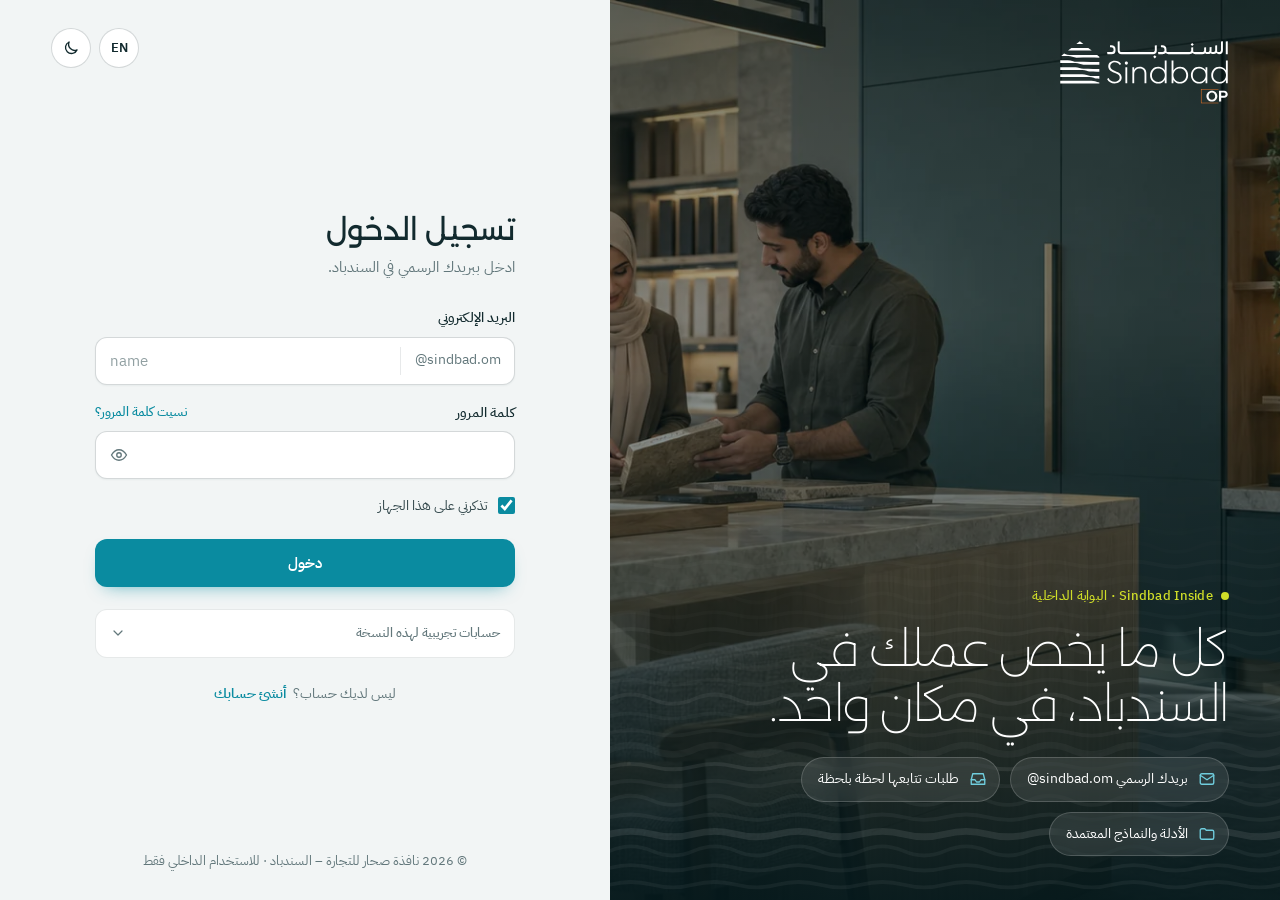
==== commit d31cb612: "Add files via upload" ====
--- a/index.html
+++ b/index.html
@@ -1355,6 +1355,7 @@
 /* ---- AUTH ---- */
 const DEMO=[["khalid.alrawahi","Sindbad@2026",["موظف — مستشار مبيعات","Employee — sales consultant"]],["maryam.albalushi","Sindbad@2026",["الموارد البشرية + لوحة التحكم","HR + dashboard"]],["admin","Admin@2026",["مدير النظام + لوحة التحكم","Administrator + dashboard"]]];
 function authView(){
+  if(location.hash==="#register"){S.authMode="register";try{history.replaceState(null,"",location.pathname)}catch(_){}}
   const m=S.authMode||"login";
   const body=m==="pending"?`<div class="pendbox"><span class="ring2">${I("hourglass")}</span><h2>${tx("تم إنشاء حسابك","Your account is created")}</h2><p class="muted" style="margin:0;max-width:40ch">${tx("بريدك الرسمي جاهز، وسيُفعّل حسابك بعد مراجعة الموارد البشرية. ستتمكن من الدخول فور التفعيل.","Your official mailbox is reserved and your account will be activated after HR review. You can sign in as soon as it is.")}</p><div class="emailprev" style="margin:6px 0 4px">${I("mail")}<b>${esc(S.pendEmail||"")}</b></div><button class="btn o" data-auth="login">${tx("العودة لتسجيل الدخول","Back to sign in")}</button></div>`
   :m==="register"?registerForm():loginForm();
@@ -1363,33 +1364,52 @@
     <div class="auth-copy"><span class="eyebrow"><i></i>${tx("Sindbad Inside · البوابة الداخلية","Sindbad Inside · employee portal")}</span><h1>${tx("كل ما يخص عملك في السندباد، في مكان واحد.","Everything about your work at Sindbad, in one place.")}</h1>
     <ul><li>${I("mail")}<span>${tx("بريدك الرسمي","Your official mailbox")} <bdi dir="ltr">@${esc(SB.domain())}</bdi></span></li><li>${I("inbox")}${tx("طلبات تتابعها لحظة بلحظة","Requests you can track live")}</li><li>${I("folder")}${tx("الأدلة والنماذج المعتمدة","Approved manuals and forms")}</li></ul></div></div>
    <div class="auth-panel"><div class="auth-top"><button class="hb" data-lang>${AR()?"EN":"ع"}</button><button class="hb" data-themebtn aria-label="Theme">${I(isDark()?"sun":"moon")}</button></div>
-    <div class="auth-card">${m==="pending"?"":`<div class="seg2" role="tablist"><button class="${m==="login"?"on":""}" data-auth="login" role="tab">${tx("تسجيل الدخول","Sign in")}</button><button class="${m==="register"?"on":""}" data-auth="register" role="tab">${tx("حساب جديد","New account")}</button></div>`}${body}</div>
+    <div class="auth-card auth-${m}">${body}${m==="pending"?"":`<p class="auth-switch">${m==="login"?`${tx("ليس لديك حساب؟","New to the portal?")} <button type="button" data-auth="register">${tx("أنشئ حسابك","Create your account")}</button>`:`${tx("لديك حساب بالفعل؟","Already have an account?")} <button type="button" data-auth="login">${tx("سجّل الدخول","Sign in")}</button>`}</p>`}</div>
     <p class="auth-foot">© ${new Date().getFullYear()} ${tx("نافذة صحار للتجارة – السندباد · للاستخدام الداخلي فقط","Nafida Sohar Trading – Sindbad · internal use only")}</p></div></section>`;
 }
-function loginForm(){return `<h2>${tx("أهلًا بعودتك","Welcome back")}</h2><p>${tx("ادخل ببريدك الرسمي في السندباد.","Sign in with your Sindbad email.")}</p>
+function loginForm(){return `<div class="auth-h"><h2>${tx("تسجيل الدخول","Sign in")}</h2><p>${tx("ادخل ببريدك الرسمي في السندباد.","Use your Sindbad work email.")}</p></div>
   <form id="loginForm" novalidate><div id="lerr"></div>
-   <div class="field"><label for="lEmail">${tx("البريد الإلكتروني","Email")}</label><div class="inpg"><input class="inp ltr" id="lEmail" autocomplete="username" required placeholder="name" style="padding-inline-end:120px"><span class="suf">@${esc(SB.domain())}</span></div></div>
-   <div class="field"><label for="lPw">${tx("كلمة المرور","Password")}</label><div class="inpg"><input class="inp ltr" id="lPw" type="password" autocomplete="current-password" required><button type="button" class="eye" data-pw="lPw" aria-label="${tx("إظهار","Show")}">${I("eye")}</button></div></div>
-   <button class="btn p xl" type="submit" style="margin-top:8px">${tx("دخول","Sign in")}${I("arrow","flip")}</button>
+   <div class="field"><label for="lEmail">${tx("البريد الإلكتروني","Work email")}</label><div class="inpg em" dir="ltr"><input class="inp" id="lEmail" autocomplete="username" required placeholder="name" spellcheck="false"><span class="suf">@${esc(SB.domain())}</span></div></div>
+   <div class="field"><div class="lrow"><label for="lPw">${tx("كلمة المرور","Password")}</label><button type="button" class="lnk" data-forgot>${tx("نسيت كلمة المرور؟","Forgot password?")}</button></div><div class="inpg"><input class="inp ltr pw" id="lPw" type="password" autocomplete="current-password" required><button type="button" class="eye" data-pw="lPw" aria-label="${tx("إظهار كلمة المرور","Show password")}">${I("eye")}</button></div></div>
+   <label class="check rem"><input type="checkbox" checked>${tx("تذكرني على هذا الجهاز","Keep me signed in on this device")}</label>
+   <button class="btn p xl" type="submit">${tx("دخول","Sign in")}</button>
   </form>
   <details class="demo"><summary>${tx("حسابات تجريبية لهذه النسخة","Demo accounts for this prototype")}${I("down").replace("<svg",'<svg style="width:16px;height:16px"')}</summary><div class="rows">${DEMO.map(([e,p,l])=>`<button type="button" data-demo="${e}|${p}">${avatarHTML({name_ar:e,name_en:e},28)}<span><b style="font-weight:600;display:block;font-size:13px">${P(l)}</b><span class="ltr" style="display:block">${e}@${esc(SB.domain())}</span></span>${I("arrow","flip").replace("<svg",'<svg style="width:15px;height:15px;color:var(--muted)"')}</button>`).join("")}</div><p class="muted sm" style="margin:10px 0 0">${tx("بيانات وهمية للعرض فقط. احذف هذا الصندوق عند الربط بخادم حقيقي.","Sample data for preview only. Remove this box when connecting a real server.")}</p></details>`}
 function registerForm(){
   const brs=branches().map(b=>L(b,"name")).concat(tx("المقر الرئيسي","Head office"));
-  return `<h2>${tx("أنشئ حسابك","Create your account")}</h2><p>${tx("يحصل كل موظف على بريد رسمي على النطاق","Every employee gets an official mailbox on")} <bdi dir="ltr">@${esc(SB.domain())}</bdi></p>
-  <form id="regForm" novalidate><div id="rerr"></div>
-   <div class="g2"><div class="field"><label for="rAr">${tx("الاسم الكامل بالعربية","Full name (Arabic)")}</label><input class="inp" id="rAr" dir="rtl" required></div>
-   <div class="field"><label for="rEn">${tx("الاسم الكامل بالإنجليزية","Full name (English)")}</label><input class="inp ltr" id="rEn" dir="ltr" required autocomplete="off"></div></div>
-   <div class="emailprev" id="rPrev">${I("mail")}<span>${tx("بريدك سيكون","Your email will be")}</span><b>name@${esc(SB.domain())}</b></div>
-   <div class="g2"><div class="field"><label for="rNo">${tx("الرقم الوظيفي","Employee no.")}</label><input class="inp ltr" id="rNo" placeholder="SB-0000"></div>
-   <div class="field"><label for="rPh">${tx("رقم الهاتف","Phone")}</label><input class="inp ltr" id="rPh" inputmode="tel" placeholder="+968"></div>
-   <div class="field"><label for="rBr">${tx("الفرع","Branch")}</label><select class="inp" id="rBr">${brs.map(b=>`<option>${esc(b)}</option>`).join("")}</select></div>
-   <div class="field"><label for="rDp">${tx("القسم","Department")}</label><select class="inp" id="rDp">${SB.DEPTS.filter(d=>d.k!=="management").map(d=>`<option value="${d.k}">${AR()?d.ar:d.en}</option>`).join("")}</select></div></div>
-   <div class="field"><label for="rJob">${tx("المسمى الوظيفي","Job title")}</label><input class="inp" id="rJob"></div>
-   <div class="g2"><div class="field"><label for="rPw">${tx("كلمة المرور (8 أحرف على الأقل)","Password (8+ characters)")}</label><div class="inpg"><input class="inp ltr" id="rPw" type="password" autocomplete="new-password" required minlength="8"><button type="button" class="eye" data-pw="rPw" aria-label="${tx("إظهار","Show")}">${I("eye")}</button></div></div>
-   <div class="field"><label for="rPw2">${tx("تأكيد كلمة المرور","Confirm password")}</label><input class="inp ltr" id="rPw2" type="password" autocomplete="new-password" required></div></div>
-   <label class="check" style="margin:4px 0 18px;font-size:13.5px"><input type="checkbox" id="rOk">${tx("أقر بالالتزام بسياسة السرية واستخدام البريد لأغراض العمل فقط.","I agree to the confidentiality policy and to use this mailbox for work only.")}</label>
-   <button class="btn p xl" type="submit">${tx("إنشاء الحساب","Create account")}</button>
+  return `<div class="auth-h"><h2>${tx("إنشاء حساب","Create your account")}</h2><p>${tx("خطوتان فقط، وتحصل على بريد رسمي على","Two quick steps, and you get an official mailbox on")} <bdi dir="ltr">@${esc(SB.domain())}</bdi></p></div>
+  <div class="rsteps" aria-hidden="true"><span class="rs on" data-s="1"><i></i>${tx("بياناتك","Your details")}</span><span class="rs" data-s="2"><i></i>${tx("العمل وكلمة المرور","Work & password")}</span></div>
+  <form id="regForm" data-rs="1" novalidate><div id="rerr"></div>
+   <div class="rstep" data-rs="1">
+    <div class="field"><label for="rAr">${tx("الاسم الكامل بالعربية","Full name in Arabic")}</label><input class="inp" id="rAr" dir="rtl" required placeholder="${tx("مثال: خالد سالم الرواحي","e.g. خالد سالم الرواحي")}"></div>
+    <div class="field"><label for="rEn">${tx("الاسم الكامل بالإنجليزية","Full name in English")}</label><input class="inp ltr" id="rEn" dir="ltr" required autocomplete="off" placeholder="Khalid Salim Al Rawahi"><p class="emailprev" id="rPrev">${I("mail")}<span>${tx("بريدك سيكون","Your email will be")}</span><b>name@${esc(SB.domain())}</b></p></div>
+    <div class="g2"><div class="field"><label for="rNo">${tx("الرقم الوظيفي","Employee no.")} <small>${tx("(اختياري)","(optional)")}</small></label><input class="inp ltr" id="rNo" placeholder="SB-0000"></div>
+    <div class="field"><label for="rPh">${tx("رقم الهاتف","Phone")}</label><input class="inp ltr" id="rPh" inputmode="tel" placeholder="+968 9000 0000"></div></div>
+    <button class="btn p xl" type="button" data-rnext>${tx("التالي","Continue")}</button>
+   </div>
+   <div class="rstep" data-rs="2">
+    <div class="g2"><div class="field"><label for="rBr">${tx("الفرع","Branch")}</label><select class="inp" id="rBr">${brs.map(b=>`<option>${esc(b)}</option>`).join("")}</select></div>
+    <div class="field"><label for="rDp">${tx("القسم","Department")}</label><select class="inp" id="rDp">${SB.DEPTS.filter(d=>d.k!=="management").map(d=>`<option value="${d.k}">${AR()?d.ar:d.en}</option>`).join("")}</select></div></div>
+    <div class="field"><label for="rJob">${tx("المسمى الوظيفي","Job title")}</label><input class="inp" id="rJob" placeholder="${tx("مثال: مصمم مطابخ","e.g. Kitchen designer")}"></div>
+    <div class="field"><label for="rPw">${tx("كلمة المرور","Password")}</label><div class="inpg"><input class="inp ltr pw" id="rPw" type="password" autocomplete="new-password" required minlength="8"><button type="button" class="eye" data-pw="rPw" aria-label="${tx("إظهار كلمة المرور","Show password")}">${I("eye")}</button></div><div class="pwm" id="rPwm" data-s="0"><i></i><i></i><i></i><i></i></div><small class="hint" id="rPwt">${tx("8 أحرف على الأقل، ويُفضّل مزج الحروف والأرقام.","At least 8 characters; mix letters and numbers.")}</small></div>
+    <div class="field"><label for="rPw2">${tx("تأكيد كلمة المرور","Confirm password")}</label><input class="inp ltr" id="rPw2" type="password" autocomplete="new-password" required></div>
+    <label class="check agree"><input type="checkbox" id="rOk"><span>${tx("أقر بالالتزام بسياسة السرية واستخدام البريد لأغراض العمل فقط.","I agree to the confidentiality policy and to use this mailbox for work only.")}</span></label>
+    <div class="ractions"><button class="btn o xl" type="button" data-rback>${tx("رجوع","Back")}</button><button class="btn p xl" type="submit">${tx("إنشاء الحساب","Create account")}</button></div>
+   </div>
   </form>`}
+function setRStep(n){const f=$("#regForm");if(!f)return;f.dataset.rs=n;document.querySelectorAll(".rsteps .rs").forEach(x=>x.classList.toggle("on",+x.dataset.s<=n));$("#rerr").innerHTML="";const el=f.querySelector(`.rstep[data-rs="${n}"] .inp`);if(el)el.focus({preventScroll:true})}
+function rNext(){const ar=$("#rAr").value.trim(),en=$("#rEn").value.trim(),box=$("#rerr");let m="";
+  if(!ar||!en)m=tx("أدخل الاسم بالعربية والإنجليزية.","Enter your name in Arabic and English.");
+  else if(!/[a-z]/i.test(en))m=tx("الاسم الإنجليزي يجب أن يكون بحروف لاتينية.","The English name must use Latin letters.");
+  if(m){box.innerHTML=ferr(m);return}setRStep(2)}
+function pwScore(v){let s=0;if(v.length>=8)s++;if(/[a-z]/.test(v)&&/[A-Z]/.test(v))s++;if(/\d/.test(v))s++;if(/[^A-Za-z0-9]/.test(v)||v.length>=12)s++;return v?Math.max(1,s):0}
+document.addEventListener("click",e=>{const t=e.target.closest("[data-rnext],[data-rback],[data-forgot]");if(!t)return;e.stopPropagation();
+  if(t.matches("[data-rnext]"))rNext();else if(t.matches("[data-rback]"))setRStep(1);
+  else toast(tx("لإعادة تعيين كلمة المرور راسل قسم التقنية: it@","To reset your password, email IT: it@")+SB.domain())},true);
+document.addEventListener("keydown",e=>{if(e.key==="Enter"&&e.target.matches("input")&&e.target.closest('#regForm[data-rs="1"]')){e.preventDefault();rNext()}},true);
+document.addEventListener("submit",e=>{if(e.target.id==="regForm"&&e.target.dataset.rs==="1"){e.preventDefault();e.stopImmediatePropagation();rNext()}},true);
+document.addEventListener("input",e=>{if(e.target.id!=="rPw")return;const s=pwScore(e.target.value),m=$("#rPwm"),t=$("#rPwt");if(m)m.dataset.s=s;
+  if(t)t.textContent=s===0?tx("8 أحرف على الأقل، ويُفضّل مزج الحروف والأرقام.","At least 8 characters; mix letters and numbers."):[tx("ضعيفة","Weak"),tx("ضعيفة","Weak"),tx("متوسطة","Fair"),tx("جيدة","Good"),tx("قوية","Strong")][s]});
 async function doLogin(){
   const e=$("#lEmail").value.trim(),p=$("#lPw").value,box=$("#lerr");
   if(!e||!p){box.innerHTML=ferr(tx("أدخل البريد وكلمة المرور.","Enter your email and password."));return}
--- a/assets/css/portal-ux.css
+++ b/assets/css/portal-ux.css
@@ -227,3 +227,73 @@
  body:not(.guest) .foot .wrap{padding-bottom:calc(76px + env(safe-area-inset-bottom,0px))}
  .toast{bottom:calc(72px + env(safe-area-inset-bottom,0px))}
 }
+
+/* ===== Auth v2: simpler forms ===== */
+.auth-card{max-width:420px;padding:36px 0}
+.auth-h{margin-bottom:26px}
+.auth-card .auth-h h2{margin:0 0 6px;font-weight:400;font-size:clamp(26px,2.3vw,32px);line-height:1.25;letter-spacing:-.01em}
+.auth-h p{margin:0;color:var(--muted);font-size:14.5px}
+.auth .field{gap:7px;margin-bottom:16px}
+.auth .field label{font-size:13.5px;font-weight:500;color:var(--ink)}
+.auth .field label small{font-weight:400;color:var(--muted);font-size:12px}
+.auth .field .hint{font-size:12px;color:var(--muted)}
+.auth .inp{height:48px;border-radius:12px;border:1px solid var(--line2);background:var(--surface);font-size:15px;padding:0 14px;box-shadow:0 1px 2px rgba(8,52,59,.05);transition:border-color .15s,box-shadow .15s}
+.auth .inp::placeholder{color:color-mix(in srgb,var(--muted) 70%,transparent)}
+.auth .inp:hover{border-color:color-mix(in srgb,var(--sea) 40%,var(--line2))}
+.auth .inp:focus{border-color:var(--sea);box-shadow:0 0 0 3px var(--ring)}
+/* email with domain suffix: always reads left-to-right */
+.auth .inpg.em .inp{text-align:left;padding:0 124px 0 14px}
+.auth .inpg.em .suf{inset-inline-end:0;right:0;left:auto;height:28px;padding:0 14px;border-radius:0;background:none;border-left:1px solid var(--line);color:var(--muted);font-size:14px}
+/* password with eye toggle */
+[dir="rtl"] .auth .inp.pw{padding-left:48px}
+[dir="ltr"] .auth .inp.pw{padding-right:48px}
+.auth .inpg .eye{inset-inline-end:6px;width:36px;height:36px;border-radius:9px;color:var(--muted)}
+.auth .inpg .eye:hover{background:var(--surface2);color:var(--ink)}
+/* custom select arrow */
+.auth select.inp{appearance:none;-webkit-appearance:none;background-image:url("data:image/svg+xml,%3Csvg xmlns='http://www.w3.org/2000/svg' viewBox='0 0 24 24' fill='none' stroke='%237A8C90' stroke-width='2' stroke-linecap='round' stroke-linejoin='round'%3E%3Cpath d='m6 9 6 6 6-6'/%3E%3C/svg%3E");background-repeat:no-repeat;background-size:16px;cursor:pointer}
+[dir="rtl"] .auth select.inp{background-position:left 14px center;padding-left:38px}
+[dir="ltr"] .auth select.inp{background-position:right 14px center;padding-right:38px}
+.lrow{display:flex;align-items:center;justify-content:space-between;gap:10px}
+.lnk{all:unset;cursor:pointer;font-size:13px;font-weight:500;color:var(--sea)}
+.lnk:hover{text-decoration:underline}
+.lnk:focus-visible{outline:2px solid var(--ring);border-radius:4px}
+.auth .check{font-size:13.5px;color:var(--ink2);gap:10px;align-items:flex-start;line-height:1.6}
+.auth .check input{width:17px;height:17px;margin:2px 0 0;flex-shrink:0;accent-color:var(--sea)}
+.auth .check.rem{margin:2px 0 22px}
+.auth .check.agree{margin:6px 0 22px}
+.auth .btn.xl{height:48px;border-radius:12px;font-size:15px;font-weight:600}
+.auth .btn.p.xl{box-shadow:0 8px 18px -10px rgba(10,139,160,.7)}
+.auth-switch{margin:22px 0 0;text-align:center;font-size:14px;color:var(--muted)}
+.auth-switch button{all:unset;cursor:pointer;color:var(--sea);font-weight:600;margin-inline-start:4px}
+.auth-switch button:hover{text-decoration:underline}
+.auth-switch button:focus-visible{outline:2px solid var(--ring);border-radius:4px}
+/* email preview: a quiet hint line under the English name */
+.auth .emailprev{margin:4px 0 0;padding:0;background:none;color:var(--muted);font-size:12.5px;gap:6px}
+.auth .emailprev svg{width:15px;height:15px;color:var(--sea)}
+.auth .emailprev b{font-family:inherit;font-size:13px;font-weight:600;color:var(--soft-ink)}
+.auth .pendbox .emailprev{padding:10px 14px;border:1px solid var(--line);border-radius:12px;background:var(--surface)}
+/* step indicator */
+.rsteps{display:grid;grid-template-columns:1fr 1fr;gap:10px;margin:-6px 0 24px}
+.rs{display:grid;gap:8px;font-size:12.5px;font-weight:500;color:var(--muted)}
+.rs i{display:block;height:4px;border-radius:4px;background:var(--line)}
+.rs.on{color:var(--ink)}
+.rs.on i{background:var(--sea)}
+#regForm[data-rs="1"] .rstep[data-rs="2"],#regForm[data-rs="2"] .rstep[data-rs="1"]{display:none}
+.rstep{animation:rIn .25s ease-out}
+@keyframes rIn{from{opacity:0;transform:translateY(6px)}to{opacity:1;transform:none}}
+.ractions{display:grid;grid-template-columns:auto 1fr;gap:10px}
+.ractions .btn.o{padding:0 22px}
+/* password strength */
+.pwm{display:grid;grid-template-columns:repeat(4,1fr);gap:4px;margin-top:2px}
+.pwm i{height:4px;border-radius:4px;background:var(--line);transition:background .2s}
+.pwm[data-s="1"] i:nth-child(-n+1){background:#D93B41}
+.pwm[data-s="2"] i:nth-child(-n+2){background:#E0912F}
+.pwm[data-s="3"] i:nth-child(-n+3){background:#0A8BA0}
+.pwm[data-s="4"] i{background:#2F9E57}
+.auth .g2{gap:0 12px}
+/* demo accounts: quieter */
+.auth .demo{margin-top:22px;border:1px solid var(--line);border-radius:12px;padding:12px 14px;background:var(--surface)}
+.auth .demo summary{font-size:13px;font-weight:500;color:var(--muted)}
+@media (max-width:900px){.auth-card{padding:28px 0 24px}}
+@media (max-width:420px){.auth .g2{grid-template-columns:1fr}}
+.auth-card>.auth-switch{margin:24px 0 0}
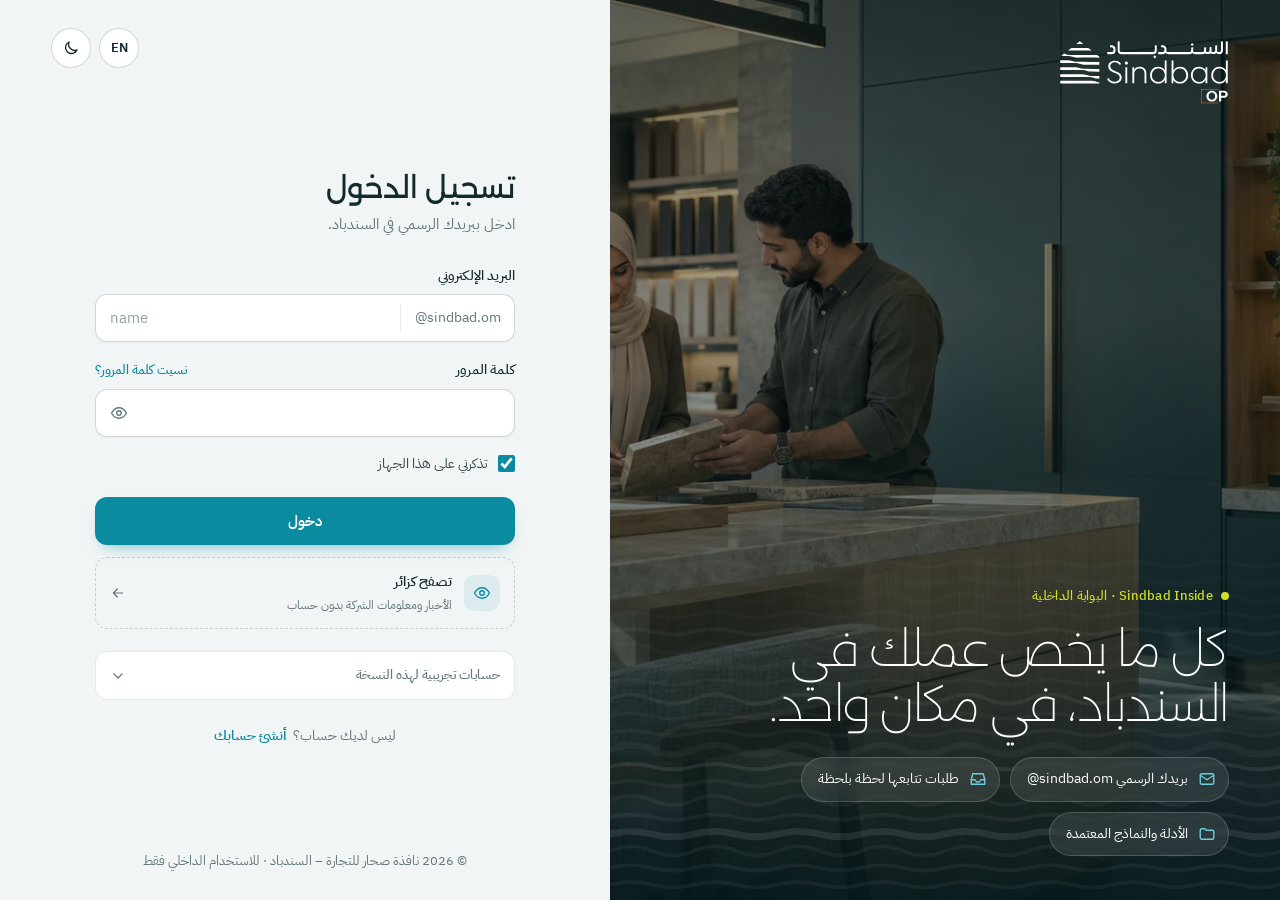
==== commit a0a65062: "Add files via upload" ====
--- a/index.html
+++ b/index.html
@@ -857,8 +857,8 @@
 <script src="assets/js/store.js"></script>
 <script>
 const BL="";
-const CATS={policies:{c:"#0A8BA0",ar:"اللوائح",en:"Policies"},sales:{c:"#077585",ar:"المبيعات",en:"Sales"},roles:{c:"#4FA9B8",ar:"المهام الوظيفية",en:"Job roles"},forms:{c:"#383837",ar:"النماذج",en:"Forms"},training:{c:"#F26B21",ar:"التدريب",en:"Training"},brand:{c:"#9CAA12",ar:"الهوية",en:"Brand"},other:{c:"#6B7E82",ar:"أخرى",en:"Other"}};
-const NCATS={general:{c:"#0A8BA0",ar:"عام",en:"General"},hr:{c:"#7B61C9",ar:"الموارد البشرية",en:"HR"},sales:{c:"#077585",ar:"المبيعات",en:"Sales"},training:{c:"#F26B21",ar:"التدريب",en:"Training"},celebrate:{c:"#9CAA12",ar:"تهنئة",en:"Celebration"}};
+const CATS={references:{c:"#B07A4A",ar:"كتب ومراجع",en:"Books & references"},policies:{c:"#0A8BA0",ar:"اللوائح",en:"Policies"},sales:{c:"#077585",ar:"المبيعات",en:"Sales"},roles:{c:"#4FA9B8",ar:"المهام الوظيفية",en:"Job roles"},forms:{c:"#383837",ar:"النماذج",en:"Forms"},training:{c:"#F26B21",ar:"التدريب",en:"Training"},brand:{c:"#9CAA12",ar:"الهوية",en:"Brand"},other:{c:"#6B7E82",ar:"أخرى",en:"Other"}};
+const NCATS={training_oppein:{c:"#F26B21",ar:"تدريب OPPEIN",en:"OPPEIN training"},training_sindbad:{c:"#0A8BA0",ar:"تدريبات السندباد",en:"Sindbad training"},training_external:{c:"#7B61C9",ar:"تدريبات خارجية",en:"External training"},general:{c:"#0A8BA0",ar:"عام",en:"General"},hr:{c:"#7B61C9",ar:"الموارد البشرية",en:"HR"},sales:{c:"#077585",ar:"المبيعات",en:"Sales"},training:{c:"#F26B21",ar:"التدريب",en:"Training"},celebrate:{c:"#9CAA12",ar:"تهنئة",en:"Celebration"}};
 /* ================= state ================= */
 const S={lang:"ar",view:"home",me:null,libCat:"all",libQ:"",libMode:"grid",tab:{},newsCat:"all",calc:"late",step:0,seenNews:0,mbox:"inbox",mthread:null,mq:"",reqFilter:"all",authMode:"login",pendFiles:{}};
 try{S.lang=localStorage.getItem("sb_lang")||"ar";S.libMode=localStorage.getItem("sb_lib")||"grid";S.seenNews=+localStorage.getItem("sb_seen")||0;const th=localStorage.getItem("sb_theme");if(th)document.documentElement.dataset.theme=th}catch(e){}
@@ -919,7 +919,7 @@
 const fileUrl=u=>{if(!u)return"";if(String(u).startsWith("idb:"))return SB.files.cached(u);return safeUrl(u)};
 const byOrder=(a,b)=>(a.order||99)-(b.order||99);
 const docs=()=>SB.list("docs").slice().sort(byOrder);
-const apps=()=>SB.list("apps").slice().sort(byOrder);
+const apps=()=>SB.list("apps").filter(a=>a.group!=="training").sort(byOrder);
 const news=()=>SB.list("news").filter(n=>!n.draft).sort((a,b)=>(b.pinned?1:0)-(a.pinned?1:0)||(b.at||b.createdAt)-(a.at||a.createdAt));
 const branches=()=>SB.list("branches").slice().sort(byOrder);
 const reminders=()=>{const r=SB.list("reminders").slice().sort(byOrder);return r.length?r:[{img:"team",title_ar:"أهلًا بك في السندباد",title_en:"Welcome to Sindbad",sub_ar:"",sub_en:"",go:"library:"}]};
@@ -938,9 +938,9 @@
 
 /* ================= navigation ================= */
 const IMG={kitchen:"assets/images/kitchen.jpg",wardrobe:"assets/images/wardrobe.jpg",living:"assets/images/living.jpg",shelves:"assets/images/shelves.jpg",bedroom:"assets/images/bedroom.jpg",team:"assets/images/team.webp",onboarding:"assets/images/onboarding.webp",design:"assets/images/design.webp",leadership:"assets/images/leadership.webp",workspace:"assets/images/workspace.webp"};
-const CIMG={policies:"workspace",sales:"design",roles:"leadership",forms:"workspace",training:"onboarding",brand:"kitchen",other:"workspace"};
-const NIMG={general:"team",hr:"onboarding",sales:"design",training:"leadership",celebrate:"team"};
-const BANNER={directory:"team",news:"team",apps:"workspace",library:"onboarding",policies:"workspace",sales:"design",requests:"workspace",brand:"kitchen",mail:"team",profile:"onboarding"};
+const CIMG={references:"workspace",policies:"workspace",sales:"design",roles:"leadership",forms:"workspace",training:"onboarding",brand:"kitchen",other:"workspace"};
+const NIMG={training_oppein:"onboarding",training_sindbad:"leadership",training_external:"workspace",general:"team",hr:"onboarding",sales:"design",training:"leadership",celebrate:"team"};
+const BANNER={training:"onboarding",directory:"team",news:"team",apps:"workspace",library:"onboarding",policies:"workspace",sales:"design",requests:"workspace",brand:"kitchen",mail:"team",profile:"onboarding"};
 const SLIM={mail:1,profile:1,directory:1};
 const newsImg=n=>fileUrl(n.cover)||IMG[NIMG[n.cat]||"team"];
 const nimg=n=>`<img src="${esc(newsImg(n))}" ${n.cover&&String(n.cover).startsWith("idb:")?`data-ref="${esc(n.cover)}"`:""} alt="">`;
@@ -950,6 +950,7 @@
  {k:"directory",i:"users",ar:"الزملاء",en:"People"},
  {k:"apps",i:"grid",ar:"الأنظمة",en:"Systems"},
  {k:"library",i:"folder",ar:"المكتبة",en:"Library"},
+ {k:"training",i:"cap",ar:"التدريب",en:"Training"},
  {k:"news",i:"bell",ar:"الأخبار",en:"News",more:true},
  {k:"policies",i:"shield",ar:"اللوائح",en:"Policies",more:true},
  {k:"sales",i:"chart",ar:"المبيعات",en:"Sales",more:true},
@@ -958,12 +959,49 @@
  {k:"brand",i:"palette",ar:"الهوية",en:"Brand",more:true},
  {k:"profile",i:"user",ar:"حسابي",en:"My account",more:true}
 ];
+/* ---- guest (browse without an account) ---- */
+const GUEST_OK=["home","news","company","brand"];
+const GUEST_USER={id:"guest",name_ar:"زائر",name_en:"Guest",email:"",role:"guest",guest:true,leaveBalance:0};
+const isGuest=()=>!!(S.me&&S.me.guest);
+const guestLocked=k=>isGuest()&&!GUEST_OK.includes(k);
+function enterGuest(){S.me={...GUEST_USER};try{sessionStorage.setItem("sb_guest","1")}catch(_){}go(GUEST_OK.includes(location.hash.slice(1))?location.hash.slice(1):"home",true)}
+function exitGuest(mode){try{sessionStorage.removeItem("sb_guest")}catch(_){}S.me=null;S.authMode=mode||"login";closeDrawer();closeSide();const d=document.getElementById("guestDlg");if(d&&d.open)d.close();renderShell();renderView(false);window.scrollTo(0,0)}
+const LOCK_INFO={
+ mail:["البريد الرسمي","Work mail",["بريدك على @sindbad.om ورسائل الأقسام خاصة بك وحدك.","Your @sindbad.om mailbox and department messages are private to you."]],
+ requests:["طلباتي","My requests",["تقديم الإجازات والسلف والأذونات ومتابعتها مرتبط بحسابك.","Leave, advances and permissions are tied to your account."]],
+ profile:["حسابي","My account",["بياناتك ورصيد إجازتك وكلمة المرور.","Your details, leave balance and password."]],
+ directory:["دليل الزملاء","People directory",["أرقام وبريد الزملاء متاحة لموظفي السندباد فقط.","Colleagues’ contact details are for Sindbad staff only."]],
+ apps:["الأنظمة","Systems",["روابط أنظمة العمل الداخلية مثل Sindflow وOdoo.","Links to internal systems such as Sindflow and Odoo."]],
+ library:["المكتبة","Library",["الأدلة واللوائح والنماذج المعتمدة للاستخدام الداخلي.","Approved manuals, policies and forms for internal use."]],
+ training:["مركز التدريب","Training hub",["منصات التدريب وأدلتها وأخبارها لفريق السندباد.","Training platforms, guides and updates for the Sindbad team."]],
+ policies:["اللوائح","Policies",["ملخص دليل الموظف وحاسبات الجزاءات والإجازات.","The handbook summary plus penalty and leave calculators."]],
+ sales:["مركز المبيعات","Sales hub",["دورة البيع والعمولة ومؤشرات الأداء.","The sales cycle, commission and targets."]]
+};
+function lockView(k){const m=LOCK_INFO[k]||[NAVI[k]?NAVI[k].ar:"",NAVI[k]?NAVI[k].en:"",["هذه الصفحة لموظفي السندباد.","This page is for Sindbad staff."]];
+ return `<div class="ph"><div><h1>${tx(m[0],m[1])}</h1><p>${tx("متاحة بعد تسجيل الدخول","Available after you sign in")}</p></div></div>
+ <section class="glock"><span class="glock-ic">${I("lock")}</span><h2>${tx("سجّل الدخول للمتابعة","Sign in to continue")}</h2><p>${P(m[2])}</p>
+  <div class="glock-acts"><button class="btn p" data-guestlogin>${tx("تسجيل الدخول","Sign in")}</button><button class="btn o" data-guestreg>${tx("إنشاء حساب","Create an account")}</button></div>
+  <button class="glock-back" data-go="home">${I("arrow","rflip")}${tx("العودة للرئيسية","Back to home")}</button></section>
+ <p class="glock-note">${tx("كزائر يمكنك تصفح الرئيسية والأخبار وصفحة الشركة والهوية.","As a guest you can browse Home, News, Company and Brand.")}</p>`}
+function askLogin(what){let d=document.getElementById("guestDlg");if(!d){d=document.createElement("dialog");d.id="guestDlg";document.body.appendChild(d)}
+ d.innerHTML=`<div class="gdlg"><span class="glock-ic sm">${I("lock")}</span><h3>${tx("سجّل الدخول للمتابعة","Sign in to continue")}</h3><p>${what||tx("هذه الخدمة لموظفي السندباد فقط.","This is for Sindbad staff only.")}</p><div class="gdlg-acts"><button class="btn o" data-gclose>${tx("لاحقًا","Not now")}</button><button class="btn p" data-guestlogin>${tx("تسجيل الدخول","Sign in")}</button></div></div>`;
+ d.showModal();d.querySelector("[data-gclose]").onclick=()=>d.close();d.onclick=e=>{if(e.target===d)d.close()}}
+function guestWelcome(){return `<section class="gwel wrap"><div class="gwel-in"><span class="gwel-ic">${I("eye")}</span><div><b>${tx("أنت تتصفح كزائر","You’re browsing as a guest")}</b><p>${tx("تقدر تشوف أخبار الشركة ومعلوماتها. البريد والطلبات والأنظمة والمستندات تحتاج تسجيل الدخول.","You can read company news and information. Mail, requests, systems and documents need you to sign in.")}</p></div><div class="gwel-acts"><button class="btn p" data-guestlogin>${tx("تسجيل الدخول","Sign in")}</button><button class="btn o" data-guestreg>${tx("إنشاء حساب","Create account")}</button></div></div></section>`}
+document.addEventListener("click",e=>{
+ if(e.target.closest("[data-guest]")){e.preventDefault();enterGuest();return}
+ if(e.target.closest("[data-guestlogin]")){e.preventDefault();e.stopImmediatePropagation();exitGuest("login");return}
+ if(e.target.closest("[data-guestreg]")){e.preventDefault();e.stopImmediatePropagation();exitGuest("register");return}
+ if(!isGuest())return;
+ const blocked=e.target.closest("[data-compose],[data-req],[data-doc],[data-search],[data-app],[data-appuse],[data-gotab]");
+ if(blocked){const g=blocked.dataset.gotab;if(g&&GUEST_OK.includes(g.split(":")[0]))return;e.preventDefault();e.stopImmediatePropagation();
+  askLogin(blocked.matches("[data-compose]")?tx("مراسلة الزملاء والأقسام تتم من بريدك الرسمي بعد تسجيل الدخول.","Messaging colleagues and departments uses your work mail after you sign in."):blocked.matches("[data-req]")?tx("تقديم الطلبات مرتبط بحسابك.","Submitting requests is tied to your account."):blocked.matches("[data-doc]")?tx("المستندات المعتمدة للاستخدام الداخلي.","Approved documents are for internal use."):blocked.matches("[data-search]")?tx("البحث يشمل محتوى داخليًا للموظفين.","Search covers internal staff content."):tx("هذه الخدمة لموظفي السندباد فقط.","This is for Sindbad staff only."))}
+},true);
 function isDark(){const h=document.documentElement;return h.dataset.theme==="dark"||(!h.dataset.theme&&matchMedia("(prefers-color-scheme:dark)").matches)}
 function renderShell(){
   const h=document.documentElement;h.lang=S.lang;h.dir=AR()?"rtl":"ltr";
   document.body.classList.toggle("guest",!S.me);
   if(!S.me)return;
-  const un=news().filter(n=>nAt(n)>S.seenNews).length,mu=unread(),pend=myReqs().filter(r=>["pending","review"].includes(r.status)).length;
+  const un=news().filter(n=>nAt(n)>S.seenNews).length,mu=isGuest()?0:unread(),pend=isGuest()?0:myReqs().filter(r=>["pending","review"].includes(r.status)).length;
   $("#nav").innerHTML=navDesktop(mu,pend);
   $("#mnav").innerHTML=navSheet(mu,pend);
   renderTabbar(mu,pend);
@@ -974,6 +1012,8 @@
   $("#langBtn").textContent=AR()?"EN":"ع";
   $("#themeBtn").innerHTML=I(isDark()?"sun":"moon");
   $("#bellDot").hidden=!un;
+  document.body.classList.toggle("is-guest",isGuest());
+  if(isGuest()){$("#sideMe").innerHTML=`<button class="g-signin" data-guestlogin>${I("user")}<span>${tx("تسجيل الدخول","Sign in")}</span></button>`;renderFoot();return}
   const open=!!($("#umenu")&&!$("#umenu").hidden);
   $("#sideMe").innerHTML=`<button class="mebtn" id="meBtn" aria-haspopup="menu" aria-expanded="${open}" aria-label="${esc(uname(S.me))}">${avatarHTML(S.me,34)}</button>
    <div class="umenu" id="umenu" role="menu" ${open?"":"hidden"}><div class="uh">${avatarHTML(S.me,46)}<div style="min-width:0"><b>${esc(uname(S.me))}</b><small>${esc(S.me.email)}</small></div></div>
@@ -1006,7 +1046,7 @@
 function renderView(anim){
   const el=$("#view");el.classList.remove("enter");
   if(!S.me){el.innerHTML=authView();paint(el);return}
-  let html=VIEWS[S.view]();
+  let html=guestLocked(S.view)?lockView(S.view):VIEWS[S.view]();
   if(BANNER[S.view]){
     const tmp=document.createElement("div");tmp.innerHTML=html;
     const ph=tmp.querySelector(":scope>.ph");if(ph)ph.remove();
@@ -1038,20 +1078,28 @@
  return `<div class="tstate ${st}"><i></i><span>${big}</span></div><p class="tsub">${sub}</p>`;
 }
 const ROLES=[
- {img:"onboarding",t:["موظف جديد","New joiner"],s:["أول أسبوع لك في السندباد","Your first week at Sindbad"],it:[["doc:handbook",["اقرأ دليل الموظف ووقّع إقرار الاستلام","Read the handbook and sign the acknowledgment"]],["go:mail",["افتح بريدك الرسمي في البوابة","Open your official mailbox"]],["go:apps",["فعّل حسابك على منصة تدريب OPPEIN","Activate your OPPEIN training account"]],["go:company",["تعرّف على الهيكل التنظيمي والفروع","Learn the structure and branches"]]]},
+ {img:"onboarding",t:["موظف جديد","New joiner"],s:["أول أسبوع لك في السندباد","Your first week at Sindbad"],it:[["doc:handbook",["اقرأ دليل الموظف ووقّع إقرار الاستلام","Read the handbook and sign the acknowledgment"]],["go:mail",["افتح بريدك الرسمي في البوابة","Open your official mailbox"]],["go:training",["فعّل حسابك على منصة تدريب OPPEIN","Activate your OPPEIN training account"]],["go:company",["تعرّف على الهيكل التنظيمي والفروع","Learn the structure and branches"]]]},
  {img:"design",t:["المبيعات والتصميم","Sales & design"],s:["من أول اتصال حتى التسليم الفني","From first call to technical handover"],it:[["tab:sales:cycle",["مراحل دورة المبيعات الست ومددها","The six sales stages and their timings"]],["tab:sales:pipe",["مراحل الـ Pipeline وحالات Odoo","Pipeline stages and Odoo statuses"]],["tab:sales:transfer",["تحويل العملاء بين الفروع والعمولة","Client transfers and commission split"]],["tab:sales:comm",["احسب عمولتك التقديرية","Estimate your commission"]]]},
  {img:"leadership",t:["مدير الفريق","Team manager"],s:["متابعة الفريق والمعرض والأهداف","Team, showroom and targets"],it:[["doc:manager",["مهام ومسؤوليات مدير الفريق","Team manager duties"]],["tab:sales:kpi",["مؤشرات الأداء وأهداف التقييم الربع سنوي","KPIs and quarterly targets"]],["tab:policies:penalty",["جزاءات الحضور والسلّم التصاعدي","Attendance penalties and escalation"]],["tab:policies:perf",["التقييم والزيادة السنوية","Evaluation and annual increase"]]]},
  {img:"workspace",t:["كل الموظفين","Every employee"],s:["حقوقك والتزاماتك اليومية","Your daily rights and duties"],it:[["tab:policies:hours",["ساعات الدوام وتسجيل الحضور","Working hours and attendance"]],["tab:policies:leave",["الإجازات ومواعيد تقديم الطلب","Leave and request deadlines"]],["doc:forms",["نماذج الإجازة والانصراف والسلفة","Leave, exit and advance forms"]],["tab:policies:conduct",["السرية والمظهر والسلوك المهني","Confidentiality, dress and conduct"]]]}
 ];
 function actAttr(a){const[k,...r]=a.split(":");return k==="doc"?`data-doc="${r[0]}"`:k==="req"?`data-req="${r[0]}"`:k==="go"?`data-go="${r[0]}"`:`data-gotab="${r.join(":")}"`}
-function appAttrs(a){if(!a)return `href="#apps" data-go="apps"`;if(a.internal==="mail")return `href="#mail" data-go="mail"`;const u=safeUrl(a.url);return u?`href="${esc(u)}" target="_blank" rel="noopener"`:`href="#apps" data-app="${esc(a.id)}"`}
+function appAttrs(a){if(!a)return `href="#apps" data-go="apps"`;const t=` data-appuse="${esc(a.id)}"`;if(["mail","training"].includes(a.internal))return `href="#${a.internal}" data-go="${a.internal}"`+t;const u=safeUrl(a.url);return (u?`href="${esc(u)}" target="_blank" rel="noopener"`:`href="#apps" data-app="${esc(a.id)}"`)+t}
+/* ---- app usage: ranks the "most used apps" strip on the home page (per user, this browser) ---- */
+const APP_DEFAULT_RANK=["sindflow","odoo","mail","project-manager","training","ayun","company-dashboard","elearn","web","map"];
+const APP_SHORT={sindflow:["المهام والمتابعة","Tasks & follow-up"],odoo:["العملاء والمحاسبة","Customers & accounting"],mail:["بريدك الرسمي","Your work mail"],"project-manager":["إدارة المشاريع","Projects"],training:["المنصات والأدلة","Platforms & guides"],ayun:["سيارات النقل","Delivery fleet"],"company-dashboard":["الإدارة الداخلية","Internal admin"],elearn:["بث وتسجيلات","Live & replays"],web:["الموقع الرسمي","Public website"],map:["مواقع الفروع","Branch locations"]};
+function appUseKey(){return "sbx:appUse:"+(S.me&&S.me.id||"guest")}
+function appUse(){try{return JSON.parse(localStorage.getItem(appUseKey())||"{}")||{}}catch(_){return {}}}
+function bumpApp(id){if(!id||!S.me)return;const u=appUse();u[id]=(u[id]||0)+1;try{localStorage.setItem(appUseKey(),JSON.stringify(u))}catch(_){}}
+function topApps(n){const u=appUse(),rank=id=>{const i=APP_DEFAULT_RANK.indexOf(id);return i<0?99:i};return apps().filter(a=>a.id!=="attendance").sort((a,b)=>(u[b.id]||0)-(u[a.id]||0)||rank(a.id)-rank(b.id)).slice(0,n)}
+document.addEventListener("click",e=>{const t=e.target.closest("[data-appuse]");if(t)bumpApp(t.dataset.appuse)},true);
 VIEWS.home=()=>{
   S.slide=S.slide||0;const REMS=reminders();if(S.slide>=REMS.length)S.slide=0;
   const now=new Date(),hr=now.getHours(),g=AR()?(hr<12?"صباح الخير":"مساء الخير"):(hr<12?"Good morning":hr<17?"Good afternoon":"Good evening");
-  const first=(uname(S.me)||"").trim().split(/\s+/)[0];
+  const first=isGuest()?"":(uname(S.me)||"").trim().split(/\s+/)[0];
   const N=news(),D=docs().slice(0,4),items=myReqs();
-  const A=apps(),odoo=A.find(a=>a.id==="odoo")||{id:"odoo",name_ar:"نظام المبيعات",name_en:"Sales system"},att=A.find(a=>a.id==="attendance")||{id:"attendance",name_ar:"الحضور",name_en:"Attendance"};
-  const qs=[["cal","#0A8BA0",["طلب إجازة","Leave request"],["قبل شهرين للسنوية","2 months ahead"],`data-req="leave"`],["exit","#7B61C9",["إذن انصراف","Exit permission"],["بموافقة المدير","Manager approval"],`data-req="exit"`],["coin","#B07A4A",["سلفة مالية","Salary advance"],["أقساط من الراتب","Repaid from salary"],`data-req="advance"`],["mail","#2F9E57",["راسل الإدارة","Message management"],["عبر بريدك الرسمي","Via your official mail"],`data-compose="management"`],["finger","#083E46",[L(att,"name"),L(att,"name")],["تسجيل الحضور","Clock in"],appAttrs(att)],["chart","#714B67",[L(odoo,"name"),L(odoo,"name")],["CRM والمبيعات","CRM & sales"],appAttrs(odoo)]];
+  const A=apps(),odoo=A.find(a=>a.id==="odoo")||{id:"odoo",name_ar:"نظام المبيعات",name_en:"Sales system"},tasks=A.find(a=>a.id==="sindflow");
+  const qs=topApps(6);
   const E=SB.cfg("eotm",null),eo=E&&(E.name_ar||E.name_en)?E:null;const pend=items.filter(r=>["pending","review"].includes(r.status)).length;
   const feat=N[0],rest=N.slice(1,4);
   return `
@@ -1061,13 +1109,13 @@
    <div class="wrap hgrid"><div class="hcopy" id="hcopy">
     <div class="meta"><span><span class="lv"></span>${now.toLocaleDateString(loc(),{weekday:"long",day:"numeric",month:"long",year:"numeric"})}</span></div>
     <h1><span class="l1">${g}${first?(AR()?"،":","):""}</span>${first?`<span class="l2">${esc(first)}</span>`:""}</h1>
-    <p class="ask">${tx("كل الأدلة والنماذج والأنظمة والزملاء في مكان واحد.","Every manual, form, system and colleague in one place.")}</p>
-    <button class="hsearch" data-search>${I("search")}<span class="t">${tx("ابحث عن دليل، نموذج، نظام أو لائحة…","Search a manual, form, system or policy…")}</span><span class="go">${tx("بحث","Search")}</span></button>
+    <p class="ask">${isGuest()?tx("البوابة الداخلية لفريق السندباد. تصفح الأخبار ومعلومات الشركة.","Sindbad’s internal portal. Browse company news and information."):tx("كل الأدلة والنماذج والأنظمة والزملاء في مكان واحد.","Every manual, form, system and colleague in one place.")}</p>
+    ${isGuest()?`<button class="hsearch g-hcta" data-guestlogin>${I("user")}<span class="t"><span class="g-long">${tx("سجّل الدخول للوصول إلى بريدك وطلباتك وأنظمتك","Sign in to reach your mail, requests and systems")}</span><span class="g-short">${tx("سجّل الدخول للمتابعة","Sign in to continue")}</span></span><span class="go">${tx("دخول","Sign in")}</span></button>`:`<button class="hsearch" data-search>${I("search")}<span class="t">${tx("ابحث عن دليل، نموذج، نظام أو لائحة…","Search a manual, form, system or policy…")}</span><span class="go">${tx("بحث","Search")}</span></button>`}
    </div>
-   <aside class="pray today" aria-live="polite"><h3>${tx("دوام اليوم","Today at work")}</h3><div id="todayBody">${todayInfo()}</div>
+   ${isGuest()?"":`<aside class="pray today" aria-live="polite"><h3>${tx("دوام اليوم","Today at work")}</h3><div id="todayBody">${todayInfo()}</div>
     <ul class="trules"><li>${I("clock")}<span>${tx(`8 ساعات عمل ضمن الفترة من ${hourLabel(workHours()[0])} إلى ${hourLabel(workHours()[1])}`,`8 working hours between ${hourLabel(workHours()[0])} and ${hourLabel(workHours()[1])}`)}</span></li><li>${I("finger")}<span>${tx("الحضور والانصراف بالبصمة أو تطبيق السندباد فقط","Clock in and out by fingerprint or the Sindbad app only")}</span></li><li>${I("exit")}<span>${tx("الخروج أثناء الدوام يحتاج إذنًا مسبقًا من مديرك","Leaving during hours needs your manager’s prior permission")}</span></li></ul>
     ${pend?`<button class="tpend" data-go="requests"><span>${tx(`لديك ${pend} طلب قيد المراجعة`,`${pend} request${pend>1?"s":""} under review`)}</span>${I("arrow","flip").replace("<svg",'<svg style="width:16px;height:16px"')}</button>`:""}
-    <a class="btn tbtn" ${appAttrs(att)}>${I("finger")}${safeUrl(att.url)?tx("افتح تطبيق الحضور","Open the attendance app"):tx("إعداد رابط الحضور","Attendance link setup")}</a></aside>
+    <button class="btn tbtn" data-gotab="policies:hours">${I("clock")}${tx("تفاصيل الدوام والحضور","Hours & attendance details")}</button></aside>`}
    </div>
    <div class="wrap hbar"><div class="hbin">
     <div class="cap" id="cap">${capHTML(S.slide)}</div>
@@ -1076,8 +1124,8 @@
    </div></div>
   </section>
 
-  ${myWorkspace()}
-  <div class="wrap"><div class="qs">${qs.map(([i,c,t,s,at])=>`<${at.startsWith("href")?"a":"button"} ${at}><span class="ci" style="background:${c}">${I(i)}</span><span><b>${esc(P(t))}</b><span class="s">${P(s)}</span></span></${at.startsWith("href")?"a":"button"}>`).join("")}</div></div>
+  ${isGuest()?guestWelcome():myWorkspace()}
+  ${isGuest()?"":`<div class="wrap"><section class="qs" aria-labelledby="qsT"><header class="qs-h"><h2 id="qsT">${tx("التطبيقات الأكثر استخدامًا","Most used apps")}</h2><a href="#apps" data-go="apps">${tx("كل الأنظمة","All systems")}${I("arrow","flip")}</a></header>${qs.map(a=>{const sh=APP_SHORT[a.id],ext=!!safeUrl(a.url)&&!a.internal;return `<a class="qa" ${appAttrs(a)} style="--c:${esc(a.color||"#0A8BA0")}"><span class="ci">${I(a.icon||"grid")}</span><span class="qt"><b>${esc(L(a,"name"))}</b><span class="s">${sh?P(sh):esc(L(a,"desc"))}</span></span>${ext?`<span class="qx" aria-hidden="true">${I("ext")}</span>`:""}</a>`}).join("")}</section></div>`}
 
   <section class="sec"><div class="wrap">
    <div class="sh"><div><h2>${tx("آخر الأخبار","Latest news")}</h2><p>${tx("قرارات الإدارة وإعلانات الموارد البشرية والفروع.","Decisions from management, HR and the branches.")}</p></div><button class="more" data-go="news">${tx("كل الأخبار","All news")}${I("arrow")}</button></div>
@@ -1087,7 +1135,7 @@
    ${eo?eomCard(eo):""}
   </div></section>
 
-  <section class="sec"><div class="wrap">
+  ${isGuest()?"":`<section class="sec"><div class="wrap">
    <div class="sh"><div><h2>${tx("ابدأ من دورك","Start from your role")}</h2><p>${tx("أهم ما تحتاج معرفته حسب طبيعة عملك، مرتّبًا بالأولوية.","What you need to know for your job, in order of priority.")}</p></div></div>
    <div class="roles">${ROLES.map(r=>`<div class="role"><div class="rh"><img src="${IMG[r.img]}" alt="" width="1672" height="941" loading="lazy" decoding="async"><b>${P(r.t)}</b><small>${P(r.s)}</small></div><ol>${r.it.map(([a,l],i)=>`<li><button ${actAttr(a)}><span class="n">${i+1}</span><span>${P(l)}</span>${I("arrow","flip")}</button></li>`).join("")}</ol></div>`).join("")}</div>
   </div></section>
@@ -1104,17 +1152,18 @@
     <button class="tool" data-gotab="sales:comm"><span class="big">1.5%</span><h3>${tx("العمولة التقديرية","Commission estimate")}</h3><p>${tx("الهدف والمحقق، والشريحة المستحقة، وتوزيع الدفعات 50 / 20 / 30.","Target vs achieved, your tier, and the 50 / 20 / 30 payout split.")}</p><span class="more">${tx("افتح الحاسبة","Open calculator")}${I("arrow")}</span></button>
     <button class="tool" data-gotab="policies:leave"><span class="big">60</span><h3>${tx("موعد طلب الإجازة","Leave deadline")}</h3><p>${tx("اختر تاريخ إجازتك لتعرف آخر يوم لتقديم الطلب.","Pick your leave date to see the last day to apply.")}</p><span class="more">${tx("افتح الحاسبة","Open calculator")}${I("arrow")}</span></button>
    </div>
-  </div></section>`;
+  </div></section>`}`;
 };
 /* ---- navigation: grouped information architecture ---- */
 const NAVG=[
  {k:"home",i:"home",ar:"الرئيسية",en:"Home"},
  {g:"me",ar:"مساحتي",en:"My space",items:["mail","requests","profile"]},
  {g:"co",ar:"الشركة",en:"Company",items:["news","directory","company","brand"]},
- {g:"kn",ar:"المعرفة",en:"Knowledge",items:["library","policies","sales"]},
+ {g:"kn",ar:"المعرفة",en:"Knowledge",items:["training","library","policies","sales"]},
  {k:"apps",i:"grid",ar:"الأنظمة",en:"Systems"}
 ];
 const NAVI={
+ training:{i:"cap",ar:"التدريب",en:"Training",d:["المنصات والأدلة وأخبار التدريب","Learning platforms, guides and updates"]},
  mail:{i:"mail",ar:"البريد",en:"Mail",d:["بريدك الرسمي ومحادثاتك","Your official mail and threads"]},
  requests:{i:"inbox",ar:"طلباتي",en:"My requests",d:["قدّم طلبًا وتابع اعتماده","Submit and track approvals"]},
  profile:{i:"user",ar:"حسابي",en:"My account",d:["بياناتك وكلمة المرور","Your details and password"]},
@@ -1125,7 +1174,7 @@
  library:{i:"folder",ar:"المكتبة",en:"Library",d:["الأدلة والنماذج المعتمدة","Approved manuals and forms"]},
  policies:{i:"shield",ar:"اللوائح",en:"Policies",d:["الدوام والإجازات والجزاءات","Hours, leave and penalties"]},
  sales:{i:"chart",ar:"مركز المبيعات",en:"Sales hub",d:["دورة البيع والعمولة","Sales cycle and commission"]},
- home:{i:"home",ar:"الرئيسية",en:"Home",d:["",""]},apps:{i:"grid",ar:"الأنظمة",en:"Systems",d:["روابط Odoo والحضور والتدريب","Odoo, attendance and training links"]}
+ home:{i:"home",ar:"الرئيسية",en:"Home",d:["",""]},apps:{i:"grid",ar:"الأنظمة",en:"Systems",d:["المهام والمشاريع والعملاء والنقل والتدريب","Tasks, projects, customers, fleet and training"]}
 };
 const navCount=(k,mu,pend)=>k==="mail"?mu:k==="requests"?pend:0;
 const navLbl=k=>AR()?NAVI[k].ar:NAVI[k].en;
@@ -1134,23 +1183,23 @@
   if(n.k)return `<a href="#${n.k}" data-go="${n.k}" class="nl ${S.view===n.k?"on":""}" ${S.view===n.k?'aria-current="page"':""}>${AR()?n.ar:n.en}</a>`;
   const c=n.items.reduce((s,k)=>s+navCount(k,mu,pend),0),on=n.items.includes(S.view);
   return `<div class="ng ${on?"on":""}"><button class="nl" type="button" data-ng aria-expanded="false" aria-haspopup="true">${AR()?n.ar:n.en}${c?`<em>${c>99?"99+":c}</em>`:""}${I("down","chev")}</button>
-   <div class="np" role="menu">${n.items.map(k=>{const b=navCount(k,mu,pend);return `<a href="#${k}" data-go="${k}" role="menuitem" class="nit ${S.view===k?"on":""}"><span class="nic">${I(NAVI[k].i)}</span><span class="ntx"><b>${navLbl(k)}</b><small>${P(NAVI[k].d)}</small></span>${b?`<em>${b>99?"99+":b}</em>`:""}</a>`}).join("")}</div></div>`}).join("");
+   <div class="np" role="menu">${n.items.map(k=>{const b=navCount(k,mu,pend);return `<a href="#${k}" data-go="${k}" role="menuitem" class="nit ${S.view===k?"on":""} ${guestLocked(k)?"locked":""}"><span class="nic">${I(NAVI[k].i)}</span><span class="ntx"><b>${navLbl(k)}</b><small>${P(NAVI[k].d)}</small></span>${guestLocked(k)?`<i class="nlock">${I("lock")}</i>`:b?`<em>${b>99?"99+":b}</em>`:""}</a>`}).join("")}</div></div>`}).join("");
 }
 function navSheet(mu,pend){
  const R=SB.ROLES[S.me.role]||SB.ROLES.employee;
- const row=k=>{const b=navCount(k,mu,pend);return `<a href="#${k}" data-go="${k}" class="msr ${S.view===k?"on":""}"><span class="nic">${I(NAVI[k].i)}</span><span class="ntx"><b>${navLbl(k)}</b><small>${P(NAVI[k].d)}</small></span>${b?`<em>${b>99?"99+":b}</em>`:I("arrow","flip chev")}</a>`};
- return `<div class="ms-user">${avatarHTML(S.me,52)}<div style="min-width:0"><b>${esc(uname(S.me))}</b><small>${esc(S.me.email)}</small><span>${AR()?R.ar:R.en}</span></div></div>
+ const row=k=>{const b=navCount(k,mu,pend);return `<a href="#${k}" data-go="${k}" class="msr ${S.view===k?"on":""} ${guestLocked(k)?"locked":""}"><span class="nic">${I(NAVI[k].i)}</span><span class="ntx"><b>${navLbl(k)}</b><small>${P(NAVI[k].d)}</small></span>${guestLocked(k)?`<i class="nlock">${I("lock")}</i>`:b?`<em>${b>99?"99+":b}</em>`:I("arrow","flip chev")}</a>`};
+ return `${isGuest()?`<div class="ms-user"><span class="g-av">${I("eye")}</span><div style="min-width:0"><b>${tx("زائر","Guest")}</b><small>${tx("تصفح بدون حساب","Browsing without an account")}</small></div></div>`:`<div class="ms-user">${avatarHTML(S.me,52)}<div style="min-width:0"><b>${esc(uname(S.me))}</b><small>${esc(S.me.email)}</small><span>${AR()?R.ar:R.en}</span></div></div>`}
   <div class="ms-quick"><button class="mq" data-lang>${I("globe")}${AR()?"English":"العربية"}</button><button class="mq" data-themebtn>${I(isDark()?"sun":"moon")}${isDark()?tx("فاتح","Light"):tx("داكن","Dark")}</button></div>
   <div class="ms-sec">${row("home")}${row("apps")}</div>
   ${NAVG.filter(n=>n.g).map(n=>`<div class="ms-sec"><span class="ms-lbl">${AR()?n.ar:n.en}</span>${n.items.map(row).join("")}</div>`).join("")}
-  <div class="ms-foot">${isStaff()?`<a class="ms-dash" href="dashboard/">${I("panel")}${tx("لوحة التحكم","Dashboard")}</a>`:""}<button class="ms-out" data-logout>${I("exit")}${tx("تسجيل الخروج","Sign out")}</button></div>`;
+  <div class="ms-foot">${isGuest()?`<button class="ms-dash" data-guestlogin>${I("user")}${tx("تسجيل الدخول","Sign in")}</button><button class="ms-out" data-guestreg>${tx("إنشاء حساب","Create an account")}</button>`:`${isStaff()?`<a class="ms-dash" href="dashboard/">${I("panel")}${tx("لوحة التحكم","Dashboard")}</a>`:""}<button class="ms-out" data-logout>${I("exit")}${tx("تسجيل الخروج","Sign out")}</button>`}</div>`;
 }
 function renderTabbar(mu,pend){
  let t=document.getElementById("tabbar");
  if(!t){t=document.createElement("nav");t.id="tabbar";t.className="tabbar";document.body.appendChild(t)}
  t.setAttribute("aria-label",tx("التنقل السريع","Quick navigation"));
- const items=["home","requests","mail","directory"],more=!items.includes(S.view);
- t.innerHTML=items.map(k=>{const b=navCount(k,mu,pend);return `<a href="#${k}" data-go="${k}" class="${S.view===k?"on":""}" ${S.view===k?'aria-current="page"':""}><span class="ti">${I(NAVI[k].i)}${b?`<em>${b>99?"99+":b}</em>`:""}</span><span>${k==="requests"?tx("طلباتي","Requests"):navLbl(k)}</span></a>`}).join("")+`<button type="button" data-openmenu class="${more?"on":""}" aria-label="${tx("كل الصفحات","All pages")}"><span class="ti">${I("menu")}</span><span>${tx("المزيد","More")}</span></button>`;
+ const items=isGuest()?["home","news","company"]:["home","requests","mail","directory"],more=!items.includes(S.view);
+ t.innerHTML=items.map(k=>{const b=navCount(k,mu,pend);return `<a href="#${k}" data-go="${k}" class="${S.view===k?"on":""}" ${S.view===k?'aria-current="page"':""}><span class="ti">${I(NAVI[k].i)}${b?`<em>${b>99?"99+":b}</em>`:""}</span><span>${k==="requests"?tx("طلباتي","Requests"):navLbl(k)}</span></a>`}).join("")+(isGuest()?`<button type="button" data-guestlogin class="g-tab"><span class="ti">${I("user")}</span><span>${tx("دخول","Sign in")}</span></button>`:"")+`<button type="button" data-openmenu class="${more?"on":""}" aria-label="${tx("كل الصفحات","All pages")}"><span class="ti">${I("menu")}</span><span>${tx("المزيد","More")}</span></button>`;
 }
 function closeNav(){document.querySelectorAll(".ng.open").forEach(g=>{g.classList.remove("open");const b=g.querySelector("[data-ng]");if(b)b.setAttribute("aria-expanded","false")})}
 document.addEventListener("click",e=>{
@@ -1213,12 +1262,62 @@
 };
 /* ---- APPS ---- */
 /* ---- APPS ---- */
-VIEWS.apps=()=>`<div class="ph"><div><h1>${tx("الأنظمة والتطبيقات","Systems & apps")}</h1><p>${tx("ادخل إلى كل نظام تعمل عليه من مكان واحد.","Open every system you work in from one place.")}</p></div>${false?`<button class="btn o" data-go="admin" data-atab="apps">${I("edit")}${tx("إدارة الروابط","Manage links")}</button>`:""}</div>
-  <div class="appg">${apps().map(a=>{const u=safeUrl(a.url);return `<a class="appc" ${appAttrs(a)}><span class="ic" style="background:${esc(a.color)}">${I(a.icon)}</span><div style="min-width:0"><h3>${esc(L(a,"name"))}</h3><p>${esc(L(a,"desc"))}</p>${u||a.internal?"":`<span class="chip w" style="margin-top:10px">${tx("الرابط قريبًا","Link coming")}</span>`}</div>${u?`<span class="x">${I("ext")}</span>`:a.internal?`<span class="x">${I("arrow","flip")}</span>`:""}</a>`}).join("")}</div>
-  <div class="two" style="margin-top:22px">
-   <div class="card"><div class="ch"><h3>${tx("حضور تدريب OPPEIN من المتصفح","Join OPPEIN training on the web")}</h3><span class="chip">Web</span></div>${steps(AR()?["افتح المنصة من Chrome واحفظ الرابط في المفضلة.","أدخل الحساب وكلمة المرور من مسؤول المبيعات في المقر، ووافق على سياسة الخصوصية.","من تبويب Learning تظهر مهام التدريب، ويُرسل المقر الرابط قبل البدء.","اضغط Watch the livestream، واستخدم Hand up للتحدث مع المدرب.","التسجيلات تظهر لاحقًا بعلامة Playback Available."]:["Open the platform in Chrome and bookmark it.","Sign in with the account from the HQ sales contact and accept the privacy policy.","Training tasks appear under Learning; HQ also sends the link.","Choose Watch the livestream; use Hand up to talk to the trainer.","Replays appear later as Playback Available."])}</div>
-   <div class="card"><div class="ch"><h3>${tx("حضور التدريب من الجوال","Join training from your phone")}</h3><span class="chip">App</span></div>${steps(AR()?["ثبّت تطبيق Yunxuetang (绚星云学习) من رمز QR في الدليل.",`أدخل النطاق oppein.yunxuetang.cn ثم التالي.`,"سجّل الدخول مرة واحدة فقط بنفس الحساب.","افتح التدريب من تبويب Learn أو امسح رمز QR الذي يرسله المقر."]:["Install the Yunxuetang app from the QR code in the guide.","Enter the domain oppein.yunxuetang.cn and continue.","Sign in once with the same account.","Open the training under Learn, or scan the QR code HQ sends."])}<button class="btn s sm" data-doc="elearn" style="margin-top:6px">${I("file")}${tx("الدليل المصوّر","Illustrated guide")}</button></div>
-  </div>`;
+const mobileApps=()=>SB.list("mobile").slice().sort(byOrder);
+const STORE_GLYPH={android:`<svg viewBox="0 0 24 24" aria-hidden="true"><path fill="currentColor" d="M3.6 2.3c-.3.3-.4.7-.4 1.2v17c0 .5.1.9.4 1.2l9.5-9.7zm10.6 10.8 2.6 2.6-11 6.3c-.4.2-.8.3-1.2.2zm3.9-3.5 2.8 1.6c.8.5.8 1.6 0 2.1l-2.9 1.6-2.8-2.7zM4.8 1.8c.4-.1.8 0 1.2.2l11 6.3-2.7 2.7z"/></svg>`,ios:`<svg viewBox="0 0 24 24" aria-hidden="true"><path fill="currentColor" d="M16.4 12.6c0-2.6 2.1-3.8 2.2-3.9-1.2-1.8-3.1-2-3.7-2-1.6-.2-3.1.9-3.9.9s-2-.9-3.4-.9c-1.7 0-3.3 1-4.2 2.6-1.8 3.1-.5 7.7 1.3 10.2.9 1.2 1.9 2.6 3.2 2.6s1.8-.8 3.3-.8 2 .8 3.4.8 2.2-1.3 3.1-2.5c1-1.4 1.4-2.8 1.4-2.9-.1 0-2.7-1-2.7-4.1M13.9 4.9c.7-.9 1.2-2 1.1-3.2-1 0-2.3.7-3 1.6-.7.8-1.3 2-1.1 3.1 1.1.1 2.3-.6 3-1.5"/></svg>`};
+function storeBadge(a,kind){const u=safeUrl(a[kind]);if(!u)return "";return `<a class="store-b" href="${esc(u)}" target="_blank" rel="noopener" data-appuse="m:${esc(a.id)}">${STORE_GLYPH[kind]}<span><small>${kind==="android"?tx("حمّله من","Get it on"):tx("حمّله من","Download on the")}</small>${kind==="android"?"Google Play":"App Store"}</span></a>`}
+function mobileCard(a){const badges=storeBadge(a,"android")+storeBadge(a,"ios");return `<article class="mapp" style="--c:${esc(a.color||"#0A8BA0")}"><div class="mapp-ic"><img src="assets/brand/sindbad-symbol.svg" alt=""></div><div class="mapp-t"><div class="mapp-h"><h3>${esc(L(a,"name"))}</h3>${L(a,"audience")?`<span class="chip">${esc(L(a,"audience"))}</span>`:""}</div><p>${esc(L(a,"desc"))}</p><div class="mapp-b">${badges||`<span class="chip w">${tx("رابط التحميل قريبًا","Download link coming soon")}</span>`}</div></div></article>`}
+function systemCard(a){const u=safeUrl(a.url);return `<a class="appc" ${appAttrs(a)}><span class="ic" style="background:${esc(a.color)}">${I(a.icon)}</span><div style="min-width:0"><h3>${esc(L(a,"name"))}</h3><p>${esc(L(a,"desc"))}</p><span class="system-destination">${a.internal?tx("داخل البوابة","Inside the portal"):u?tx("يفتح في تبويب جديد","Opens in a new tab"):tx("الرابط غير متاح بعد","Link not available yet")}</span></div><span class="x">${I(u?"ext":"arrow",u?"":"flip")}</span></a>`}
+VIEWS.apps=()=>{const all=apps(),primary=all.filter(a=>["sindflow","ayun","company-dashboard","project-manager","odoo","training"].includes(a.id)),other=all.filter(a=>!primary.includes(a));return `<div class="ph"><div><h1>${tx("الأنظمة والتطبيقات","Systems & apps")}</h1><p>${tx("كل أداة في مكانها. اختر النظام المناسب لمهمتك.","Every tool in one place. Choose the right system for your task.")}</p></div></div>
+ <div class="appg">${primary.map(systemCard).join("")}</div>
+ <p class="systems-note">${I("shield")}<span>${tx("كل نظام يفتح بحسابه وصلاحياته الخاصة. Dashboard هو نظام إدارة الشركة؛ لوحة تحكم هذه البوابة متاحة للمسؤولين من قائمة الحساب.","Each system uses its own account and permissions. Dashboard is the company administration system; this portal’s control panel is available to staff from the account menu.")}</span></p>
+ ${(()=>{const m=mobileApps();return m.length?`<div class="sh" id="mobile-apps"><div><h2>${tx("تطبيقات السندباد للجوال","Sindbad mobile apps")}</h2><p>${tx("تطبيقات الشركة المنشورة على المتاجر. شارك روابطها مع العملاء عند الحاجة.","The company’s published apps. Share their links with customers when needed.")}</p></div></div><div class="mapps">${m.map(mobileCard).join("")}</div>`:""})()}
+ ${other.length?`<div class="sh"><div><h2>${tx("روابط وخدمات إضافية","More links & services")}</h2></div></div><div class="appg">${other.map(systemCard).join("")}</div>`:""}`};
+
+/* ---- TRAINING HUB ---- */
+const TRAINING_TABS=[
+ ["oppein","تدريب OPPEIN","OPPEIN training"],
+ ["sindbad","تدريبات السندباد","Sindbad training"],
+ ["external","تدريبات خارجية","External training"],
+ ["references","كتب ومراجع","Books & references"]
+];
+function trainingCategory(n){
+ if(String(n.cat||"").startsWith("training_"))return n.cat.slice(9);
+ // Keep the existing OPPEIN announcement in its destination; general training stays internal.
+ if(n.cat==="training")return /oppein/i.test((n.title_ar||"")+" "+(n.title_en||""))?"oppein":"sindbad";
+ return "";
+}
+const TRAINING_META={
+ oppein:{i:"cap",c:"#F26B21",ar:"منصة المصنع: جلسات مباشرة وتسجيلات واختبارات.",en:"The factory platform: live sessions, replays and tests."},
+ sindbad:{i:"users",c:"#0A8BA0",ar:"ورش وتدريبات داخلية لفريق السندباد.",en:"In-house workshops for the Sindbad team."},
+ external:{i:"globe",c:"#7B61C9",ar:"دورات وفرص من جهات خارج الشركة.",en:"Courses and opportunities from outside providers."},
+ references:{i:"folder",c:"#B07A4A",ar:"كتب وأدلة للقراءة والرجوع إليها.",en:"Books and guides to read and refer to."}
+};
+function trainingRefs(){return docs().filter(d=>["training","references"].includes(d.cat))}
+function trainingCount(k){return k==="references"?trainingRefs().length:news().filter(n=>trainingCategory(n)===k).length}
+function trainingNews(items){return `<div class="tr-feed">${items.map((n,i)=>{const ex=String(L(n,"body")||"").replace(/\s+/g," ").trim();return `<article class="tr-item ${i===0?"lead":""}" data-news="${esc(n.id)}" tabindex="0"><div class="tr-media">${nimg(n)}</div><div class="tr-txt"><span class="tr-date">${I("cal")}${fdate(nAt(n))}</span><h3>${esc(L(n,"title"))}</h3>${ex?`<p>${esc(ex.length>(i===0?220:120)?ex.slice(0,i===0?220:120)+"…":ex)}</p>`:""}<span class="tr-more">${tx("التفاصيل","Read more")}${I("arrow","flip")}</span></div></article>`}).join("")}</div>`}
+function trainingEmpty(k){const m=TRAINING_META[k];return `<div class="tr-empty"><span class="tr-empty-ic" style="--c:${m.c}">${I(m.i)}</span><h3>${k==="sindbad"?tx("لا توجد تدريبات داخلية منشورة الآن","No in-house training is published yet"):k==="external"?tx("لا توجد تدريبات خارجية منشورة الآن","No external training is published yet"):tx("لا توجد كتب أو مراجع مضافة الآن","No books or references have been added yet")}</h3><p>${tx("عندك موضوع تحتاج تتدرب عليه، أو كتاب تنصح به زملاءك؟ راسل قسم التدريب والتطوير.","Is there a topic you want training on, or a book to recommend? Message Training & Development.")}</p><button class="btn o" data-compose="training">${I("mail")}${tx("راسل قسم التدريب","Message the training team")}</button></div>`}
+VIEWS.training=()=>{
+ const tab=TRAINING_TABS.some(t=>t[0]===S.tab.training)?S.tab.training:"oppein",label=TRAINING_TABS.find(t=>t[0]===tab),meta=TRAINING_META[tab];
+ const updates=news().filter(n=>trainingCategory(n)===tab),platform=SB.get("apps","elearn"),guide=docs().find(d=>d.id==="elearn");
+ const web=AR()?["افتح المنصة من Chrome واحفظ الرابط في المفضلة.","أدخل الحساب وكلمة المرور من مسؤول المبيعات في المقر، ووافق على سياسة الخصوصية.","من تبويب Learning تظهر مهام التدريب، ويرسل المقر الرابط قبل البدء.","اضغط Watch the livestream، واستخدم Hand up للتحدث مع المدرب."]:["Open the platform in Chrome and bookmark it.","Sign in with the account from the HQ sales contact and accept the privacy policy.","Training tasks appear under Learning; HQ also sends the link.","Choose Watch the livestream; use Hand up to talk to the trainer."];
+ const phone=AR()?["ثبّت تطبيق Yunxuetang من رمز QR في الدليل.","أدخل النطاق oppein.yunxuetang.cn ثم التالي.","سجّل الدخول مرة واحدة بنفس الحساب.","افتح التدريب من تبويب Learn أو امسح رمز QR الذي يرسله المقر."]:["Install the Yunxuetang app from the QR code in the guide.","Enter the domain oppein.yunxuetang.cn and continue.","Sign in once with the same account.","Open training under Learn, or scan the QR code HQ sends."];
+ const stepList=a=>`<ol class="tr-steps">${a.map(x=>`<li>${esc(x)}</li>`).join("")}</ol>`;
+ let body="";
+ if(tab==="oppein"){
+  body=`<section class="tr-hero"><div class="tr-hero-txt"><span class="tr-badge">OPPEIN</span><h2>${tx("منصة OPPEIN للتدريب","OPPEIN learning platform")}</h2><p>${tx("كل جلسات المصنع المباشرة وتسجيلاتها ومهام التدريب والاختبارات في مكان واحد. الحساب يصلك من مسؤول المبيعات في المقر.","Every live factory session, its replay, training tasks and tests in one place. Your account comes from the HQ sales contact.")}</p><div class="tr-hero-acts">${platform?`<a class="btn l" ${appAttrs(platform)}>${I("ext")}${tx("دخول المنصة","Open the platform")}</a>`:""}${guide?`<button class="btn g" data-doc="elearn">${I("file")}${tx("الدليل المصوّر","Illustrated guide")}</button>`:""}</div></div>
+   <div class="tr-how"><div class="tr-how-col"><h4>${I("globe")}${tx("من المتصفح","On the web")}</h4>${stepList(web)}</div><div class="tr-how-col"><h4>${I("finger")}${tx("من الجوال","On your phone")}</h4>${stepList(phone)}</div></div></section>
+  <div class="tr-sec-h"><h2>${tx("جديد تدريب OPPEIN","OPPEIN updates")}</h2>${updates.length?`<span>${tx(`${updates.length} إعلان`,`${updates.length} updates`)}</span>`:""}</div>${updates.length?trainingNews(updates):`<div class="card"><p class="muted" style="margin:0">${tx("لا توجد إعلانات جديدة من OPPEIN الآن. مواعيد الجلسات تُعلن هنا وفي البريد.","No new OPPEIN announcements right now. Session dates are announced here and by mail.")}</p></div>`}`;
+ }else if(tab==="references"){
+  const refs=trainingRefs();
+  body=`<div class="tr-sec-h"><h2>${tx("كتب ومراجع","Books & references")}</h2>${refs.length?`<span>${tx(`${refs.length} مرجع`,`${refs.length} items`)}</span>`:""}</div>${refs.length?`<div class="docs">${refs.map(docCard).join("")}</div>`:trainingEmpty(tab)}`;
+ }else{
+  body=`<div class="tr-sec-h"><h2>${tx(label[1],label[2])}</h2>${updates.length?`<span>${tx(`${updates.length} تدريب`,`${updates.length} trainings`)}</span>`:""}</div>${updates.length?trainingNews(updates):trainingEmpty(tab)}`;
+ }
+ return `<div class="ph"><div><h1>${tx("مركز التدريب","Training hub")}</h1><p>${tx("تدريبات OPPEIN والسندباد والجهات الخارجية، ومراجع للقراءة.","OPPEIN, Sindbad and external training, plus books to read.")}</p></div></div>
+ <div class="tr-picker" role="tablist" aria-label="${tx("أقسام التدريب","Training categories")}">${TRAINING_TABS.map(([k,ar,en])=>{const m=TRAINING_META[k],n=trainingCount(k);return `<button type="button" role="tab" class="tr-pick ${tab===k?"on":""}" aria-selected="${tab===k}" data-tab="training:${k}" style="--c:${m.c}"><span class="tr-pick-ic">${I(m.i)}</span><span class="tr-pick-t"><b>${tx(ar,en)}</b><small>${tx(m.ar,m.en)}</small></span><em>${n||"–"}</em></button>`}).join("")}</div>
+ <div id="trainingContent" class="tr-body">${body}</div>
+ <aside class="tr-help"><span>${I("mail")}</span><div><b>${tx("تحتاج مساعدة في التدريب؟","Need help with training?")}</b><p>${tx("للحسابات، والمواعيد، واقتراح تدريب جديد.","For accounts, schedules or suggesting new training.")}</p></div><button class="btn s" data-compose="training">${tx("راسل قسم التدريب","Email the training team")}</button></aside>`;
+};
 function steps(a){return `<div style="display:grid;gap:12px">${a.map((s,i)=>`<div style="display:flex;gap:12px;align-items:flex-start"><span style="width:26px;height:26px;border-radius:50%;background:var(--soft);color:var(--soft-ink);display:grid;place-items:center;font-size:12.5px;font-weight:600;flex-shrink:0">${i+1}</span><span style="font-size:14px">${esc(s)}</span></div>`).join("")}</div>`}
 /* ---- LIBRARY ---- */
 /* ---- LIBRARY ---- */
@@ -1229,25 +1328,47 @@
   return `<div class="ph"><div><h1>${tx("مكتبة المستندات","Document library")}</h1><p>${tx("النسخ المعتمدة من أدلة الشركة ولوائحها ونماذجها.","Approved company manuals, policies and forms.")}</p></div>${false?`<button class="btn p" data-edit-doc="">${I("upload")}${tx("رفع مستند","Upload document")}</button>`:""}</div>
   <div class="lib"><div class="cats"><button class="${S.libCat==="all"?"on":""}" data-lcat="all"><i style="background:var(--sea)"></i>${tx("كل المستندات","All documents")}<em>${all.length}</em></button>${Object.entries(CATS).filter(([k])=>counts[k]).map(([k,v])=>`<button class="${S.libCat===k?"on":""}" data-lcat="${k}"><i style="background:${v.c}"></i>${AR()?v.ar:v.en}<em>${counts[k]}</em></button>`).join("")}</div>
   <div><div class="toolbar"><input class="inp" id="libQ" type="search" placeholder="${tx("ابحث داخل المكتبة…","Search the library…")}" value="${esc(S.libQ)}"><div class="seg"><button class="${S.libMode==="grid"?"on":""}" data-lmode="grid" aria-label="grid">${I("grid")}</button><button class="${S.libMode==="list"?"on":""}" data-lmode="list" aria-label="list">${I("list")}</button></div></div>
-  <div id="libRes">${libRes(list)}</div></div></div>`;
+  ${ackBanner().replace('class="ack-banner wrap"','class="ack-banner"')}<div id="libRes">${libRes(list)}</div></div></div>`;
 };
 function libRes(list){
   if(!list.length)return emptyBox("folder",tx("لا توجد مستندات مطابقة. جرّب كلمة أخرى.","No matching documents. Try another word."));
-  if(S.libMode==="list")return `<div class="card doclist" style="padding:0;overflow:hidden"><div class="list">${list.map(d=>{const c=CATS[d.cat]||CATS.other;return `<div class="row" data-doc="${esc(d.id)}"><span class="th" style="background-image:linear-gradient(165deg,${c.c}cc,rgba(4,30,35,.7)),url(${IMG[CIMG[d.cat]||"shelves"]})"></span><div style="min-width:0"><b style="font-weight:500;display:block">${esc(L(d,"title"))}</b><span class="muted sm">${esc(L(d,"desc"))}</span></div><span class="chip n">${AR()?c.ar:c.en}</span><span class="muted sm">${d.pages?d.pages+" "+tx("ص","p"):""}</span></div>`}).join("")}</div></div>`;
-  return `<div class="docs">${list.map(d=>{const c=CATS[d.cat]||CATS.other;return `<article class="doc" data-doc="${esc(d.id)}" tabindex="0"><div class="cover" style="background:linear-gradient(165deg,${c.c}d9 0%,rgba(4,30,35,.88) 100%),url(${IMG[CIMG[d.cat]||"shelves"]})"><span class="ty">PDF</span><span class="ti">${esc(L(d,"title"))}</span></div><div class="bd"><p>${esc(L(d,"desc"))}</p><div class="ft"><span class="chip" style="background:${c.c}1c;color:${c.c}">${AR()?c.ar:c.en}</span>${d.pages?`<span class="chip n">${d.pages} ${tx("صفحة","pages")}</span>`:""}${L(d,"edition")?`<span class="chip n">${esc(L(d,"edition"))}</span>`:""}</div></div></article>`}).join("")}</div>`;
+  if(S.libMode==="list")return `<div class="card doclist" style="padding:0;overflow:hidden"><div class="list">${list.map(d=>{const c=CATS[d.cat]||CATS.other;return `<div class="row" data-doc="${esc(d.id)}"><span class="th" style="background-image:linear-gradient(165deg,${c.c}cc,rgba(4,30,35,.7)),url(${IMG[CIMG[d.cat]||"shelves"]})"></span><div style="min-width:0"><b style="font-weight:500;display:block">${esc(L(d,"title"))}</b><span class="muted sm">${esc(L(d,"desc"))}</span></div><span class="chip n">${AR()?c.ar:c.en}</span>${ackChip(d)}<span class="muted sm">${d.pages?d.pages+" "+tx("ص","p"):""}</span></div>`}).join("")}</div></div>`;
+  return `<div class="docs">${list.map(d=>{const c=CATS[d.cat]||CATS.other;return `<article class="doc" data-doc="${esc(d.id)}" tabindex="0"><div class="cover" style="background:linear-gradient(165deg,${c.c}d9 0%,rgba(4,30,35,.88) 100%),url(${IMG[CIMG[d.cat]||"shelves"]})"><span class="ty">PDF</span><span class="ti">${esc(L(d,"title"))}</span></div><div class="bd"><p>${esc(L(d,"desc"))}</p><div class="ft"><span class="chip" style="background:${c.c}1c;color:${c.c}">${AR()?c.ar:c.en}</span>${d.pages?`<span class="chip n">${d.pages} ${tx("صفحة","pages")}</span>`:""}${L(d,"edition")?`<span class="chip n">${esc(L(d,"edition"))}</span>`:""}</div>${ackChip(d)?`<div class="ack-row">${ackChip(d)}</div>`:""}</div></article>`}).join("")}</div>`;
 }
 async function openDoc(id){
   const d=docs().find(x=>x.id===id);if(!d)return;const u=String(d.url||"").startsWith("idb:")?await SB.files.get(d.url):safeUrl(d.url);
   drawer(L(d,"title"),`<div style="display:flex;gap:8px;flex-wrap:wrap;margin-bottom:14px"><span class="chip">${AR()?(CATS[d.cat]||CATS.other).ar:(CATS[d.cat]||CATS.other).en}</span>${d.pages?`<span class="chip n">${d.pages} ${tx("صفحة","pages")}</span>`:""}${L(d,"edition")?`<span class="chip n">${esc(L(d,"edition"))}</span>`:""}</div><p class="muted" style="margin:0 0 16px">${esc(L(d,"desc"))}</p>${u?`<iframe class="pdf" src="${esc(u)}" title="PDF" style="height:calc(100vh - 280px)"></iframe>`:emptyBox("file",tx("الملف غير متاح.","File unavailable."))}`,
-   u?`<a class="btn o" href="${esc(u)}" target="_blank" rel="noopener">${I("ext")}${tx("فتح في تبويب جديد","Open in new tab")}</a>`:"",true);
-}
+   (ackFoot(d)+(u?`<a class="btn o" href="${esc(u)}" target="_blank" rel="noopener">${I("ext")}${tx("فتح في تبويب جديد","Open in new tab")}</a>`:""))||"",true);
+}
+/* ---- read acknowledgement ---- */
+const ackOf=d=>S.me&&!isGuest()?SB.acks.status(S.me.id,d):{required:false};
+const pendingAcks=()=>S.me?docs().filter(d=>{const a=ackOf(d);return a.required&&!a.signed}):[];
+function ackChip(d){const a=ackOf(d);if(!a.required)return "";return a.signed?`<span class="ack-chip ok">${I("check")}${tx("قرأته","Read")}</span>`:`<span class="ack-chip need"><i></i>${a.outdated?tx("نسخة محدّثة","Updated version"):tx("بانتظار إقرارك","Needs your sign-off")}</span>`}
+function ackFoot(d){const a=ackOf(d);if(!a.required)return "";
+ if(a.signed)return `<div class="ack-done">${I("check")}<span><b>${tx("قرأته وأقررت به","Read and signed off")}</b><small>${fdate(a.at)}</small></span></div>`;
+ return `<label class="ack-box"><input type="checkbox" id="ackChk" data-ackchk><span>${a.outdated?tx("قرأت النسخة المحدّثة كاملة","I’ve read the updated version in full"):tx("قرأت المستند كاملًا وفهمته","I’ve read and understood the whole document")}</span></label><button class="btn p" data-acksign="${esc(d.id)}" disabled>${tx("أقر بالقراءة","Sign off")}</button>`}
+function ackDialog(id){const d=docs().find(x=>x.id===id);if(!d)return;
+ let dl=document.getElementById("ackDlg");if(!dl){dl=document.createElement("dialog");dl.id="ackDlg";document.body.appendChild(dl)}
+ dl.innerHTML=`<form class="ack-dlg" method="dialog" novalidate><h3>${tx("إقرار بالقراءة","Confirm you’ve read it")}</h3>
+  <p>${tx(`أقر بأنني قرأت «${esc(L(d,"title"))}» كاملًا وفهمت ما ورد فيه، وألتزم بتطبيقه في عملي.`,`I confirm that I have read “${esc(L(d,"title"))}” in full, understood it, and will apply it in my work.`)}</p>
+  <div class="ack-note" role="note">${I("alert")}<div><b>${tx("لا يمكن التراجع عن الإقرار بعد حفظه.","This can’t be undone once saved.")}</b><span>${tx("يُسجَّل باسمك وتاريخ اليوم، وتكون ملزمًا بتطبيق ما ورد في المستند.","It’s recorded with your name and today’s date, and you’ll be bound by the document.")}</span></div></div>
+  <div class="field"><label for="ackPw">${tx("كلمة المرور","Password")}</label><input class="inp ltr" id="ackPw" type="password" autocomplete="current-password" required></div><div id="ackErr"></div>
+  <div class="ack-acts"><button type="button" class="btn o" data-ackcancel>${tx("إلغاء","Cancel")}</button><button type="submit" class="btn p" data-ackgo="${esc(d.id)}">${tx("أقر بالقراءة","I confirm")}</button></div></form>`;
+ dl.showModal();setTimeout(()=>{const i=dl.querySelector("#ackPw");if(i)i.focus()},50);
+ dl.querySelector("form").onsubmit=async e=>{e.preventDefault();const pw=dl.querySelector("#ackPw").value,b=dl.querySelector("[data-ackgo]");if(!pw){dl.querySelector("#ackErr").innerHTML=ferr(tx("أدخل كلمة المرور.","Enter your password."));return}
+  b.disabled=true;try{await SB.acks.sign(S.me.id,d.id,pw);dl.close();toast(tx("تم تسجيل إقرارك","Your acknowledgement is recorded"));openDoc(d.id);if(["library","home","policies"].includes(S.view))renderView(false)}
+  catch(er){b.disabled=false;dl.querySelector("#ackErr").innerHTML=ferr(er.code==="password"?tx("كلمة المرور غير صحيحة.","Wrong password."):tx("تعذّر حفظ الإقرار.","Couldn’t save the acknowledgement."));dl.querySelector("#ackPw").select()}};
+ dl.querySelector("[data-ackcancel]").onclick=()=>dl.close()}
+document.addEventListener("change",e=>{if(e.target.matches("[data-ackchk]")){const b=document.querySelector("[data-acksign]");if(b)b.disabled=!e.target.checked}});
+document.addEventListener("click",e=>{const b=e.target.closest("[data-acksign]");if(b&&!b.disabled)ackDialog(b.dataset.acksign)});
+function ackBanner(){const p=pendingAcks();if(!p.length)return "";const tot=docs().filter(d=>ackOf(d).required).length,done=tot-p.length;return `<div class="ack-banner wrap"><span class="ack-prog" style="--p:${tot?Math.round(done/tot*100):0}"><b>${done}/${tot}</b></span><div><b>${p.length===1?tx("مستند واحد بانتظار قراءتك","One document to read"):tx(`${p.length} مستندات بانتظار قراءتك`,`${p.length} documents to read`)}</b><p>${tx("اقرأ اللوائح والأدلة وأقر بها مرة واحدة.","Read the policies and guides, then sign off once.")}</p></div><button class="ack-go" data-doc="${esc(p[0].id)}">${tx("ابدأ القراءة","Start reading")}${I("arrow","flip")}</button></div>`}
 /* ---- POLICIES ---- */
 const PTABS=[["hours",["الدوام والحضور","Hours & attendance"]],["penalty",["حاسبة الجزاءات","Penalty check"]],["leave",["الإجازات","Leave"]],["conduct",["السلوك والانضباط","Conduct"]],["perf",["الأداء والتقييم","Performance"]],["exit",["إنهاء الخدمة","Termination"]]];
 VIEWS.policies=()=>{
   const tab=S.tab.policies||"hours";
   const body={hours:pHours,penalty:pPenalty,leave:pLeave,conduct:pConduct,perf:pPerf,exit:pExit}[tab]();
   return `<div class="ph"><div><h1>${tx("اللوائح والسياسات","Policies")}</h1><p>${tx("ملخص واضح لدليل الموظف العام (إصدار سبتمبر 2026). عند أي اختلاف، نص الدليل هو المرجع.","A plain summary of the General Employee Handbook (Sep 2026). The handbook text prevails.")}</p></div><button class="btn o" data-doc="handbook">${I("file")}${tx("الدليل الكامل","Full handbook")}</button></div>
-  <div class="tabs">${PTABS.map(([k,l])=>`<button class="${tab===k?"on":""}" data-tab="policies:${k}">${P(l)}</button>`).join("")}</div><div id="ptab">${body}</div>`;
+  ${(()=>{const h=docs().find(d=>d.id==="handbook"),a=h&&ackOf(h);return a&&a.required&&!a.signed?`<div class="ack-banner"><span class="ack-dot"></span><div><b>${tx("لم تقرأ دليل الموظف بعد","You haven’t read the employee handbook yet")}</b><p>${tx("هذا الملخص لا يغني عن الدليل الكامل.","This summary doesn’t replace the full handbook.")}</p></div><button class="ack-go" data-doc="handbook">${tx("اقرأ الدليل","Read the handbook")}${I("arrow","flip")}</button></div>`:a&&a.signed?`<div class="ack-done inline">${I("check")}<span><b>${tx("قرأت دليل الموظف وأقررت به","You’ve read and signed off the handbook")}</b><small>${fdate(a.at)}</small></span></div>`:""})()}<div class="tabs">${PTABS.map(([k,l])=>`<button class="${tab===k?"on":""}" data-tab="policies:${k}">${P(l)}</button>`).join("")}</div><div id="ptab">${body}</div>`;
 };
 function rl(i,c,t,p){return `<div class="rl"><span class="ic" style="background:${c}">${I(i)}</span><div><b>${t}</b><p>${p}</p></div></div>`}
 function pHours(){return `<div class="facts" style="margin-bottom:18px">${[["8",["ساعات يوميًا","hours a day"]],["9–9",["نطاق الدوام","working window"]],["15",["دقيقة سماح أسبوعيًا","min weekly grace"]],["24",["ساعة لتقديم العذر","hours to submit excuse"]]].map(([b,s])=>`<div class="fact"><b class="ltr">${b}</b><span>${P(s)}</span></div>`).join("")}</div>
@@ -1374,6 +1495,7 @@
    <label class="check rem"><input type="checkbox" checked>${tx("تذكرني على هذا الجهاز","Keep me signed in on this device")}</label>
    <button class="btn p xl" type="submit">${tx("دخول","Sign in")}</button>
   </form>
+  <button type="button" class="g-entry" data-guest><span class="g-entry-ic">${I("eye")}</span><span class="g-entry-t"><b>${tx("تصفح كزائر","Browse as a guest")}</b><small>${tx("الأخبار ومعلومات الشركة بدون حساب","News and company info, no account needed")}</small></span>${I("arrow","flip")}</button>
   <details class="demo"><summary>${tx("حسابات تجريبية لهذه النسخة","Demo accounts for this prototype")}${I("down").replace("<svg",'<svg style="width:16px;height:16px"')}</summary><div class="rows">${DEMO.map(([e,p,l])=>`<button type="button" data-demo="${e}|${p}">${avatarHTML({name_ar:e,name_en:e},28)}<span><b style="font-weight:600;display:block;font-size:13px">${P(l)}</b><span class="ltr" style="display:block">${e}@${esc(SB.domain())}</span></span>${I("arrow","flip").replace("<svg",'<svg style="width:15px;height:15px;color:var(--muted)"')}</button>`).join("")}</div><p class="muted sm" style="margin:10px 0 0">${tx("بيانات وهمية للعرض فقط. احذف هذا الصندوق عند الربط بخادم حقيقي.","Sample data for preview only. Remove this box when connecting a real server.")}</p></details>`}
 function registerForm(){
   const brs=branches().map(b=>L(b,"name")).concat(tx("المقر الرئيسي","Head office"));
@@ -1410,11 +1532,45 @@
 document.addEventListener("submit",e=>{if(e.target.id==="regForm"&&e.target.dataset.rs==="1"){e.preventDefault();e.stopImmediatePropagation();rNext()}},true);
 document.addEventListener("input",e=>{if(e.target.id!=="rPw")return;const s=pwScore(e.target.value),m=$("#rPwm"),t=$("#rPwt");if(m)m.dataset.s=s;
   if(t)t.textContent=s===0?tx("8 أحرف على الأقل، ويُفضّل مزج الحروف والأرقام.","At least 8 characters; mix letters and numbers."):[tx("ضعيفة","Weak"),tx("ضعيفة","Weak"),tx("متوسطة","Fair"),tx("جيدة","Good"),tx("قوية","Strong")][s]});
+/* ---- Post sign-in welcome hub: systems + what's new ---- */
+function hubKey(){return "sbx:hubOff:"+(S.me&&S.me.id)}
+function hubOff(){try{return localStorage.getItem(hubKey())==="1"}catch(_){return false}}
+function maybeHub(){if(!S.me||isGuest()||hubOff())return false;openHub();return true}
+function openHub(){
+  closeHub(true);
+  const A=apps().slice(0,6),N=news().slice(0,3),now=new Date(),hr=now.getHours();
+  const g=AR()?(hr<12?"صباح الخير":"مساء الخير"):(hr<12?"Good morning":hr<17?"Good afternoon":"Good evening");
+  const first=(uname(S.me)||"").trim().split(/\s+/)[0];
+  let date="";try{date=now.toLocaleDateString(AR()?"ar-OM-u-nu-latn":"en-GB",{weekday:"long",day:"numeric",month:"long"})}catch(_){}
+  const el=document.createElement("div");el.id="hub";el.className="hub";el.setAttribute("role","dialog");el.setAttribute("aria-modal","true");el.setAttribute("aria-labelledby","hubT");
+  el.innerHTML=`<div class="hub-bg" aria-hidden="true"><img src="${IMG.team}" alt=""><div class="waves">${waves()}</div></div>
+  <div class="hub-in">
+   <header class="hub-top">${brandLogo()}<button type="button" class="hub-skip" data-hubclose>${tx("تخطَّ","Skip")}${I("close")}</button></header>
+   <div class="hub-hello"><span class="hub-date"><i></i>${esc(date)}</span><h1 id="hubT">${g}${AR()?"،":","} <b>${esc(first)}</b></h1><p>${tx("من أين تبدأ اليوم؟ افتح أحد أنظمتك، أو اطّلع على آخر المستجدات.","Where do you want to start? Open one of your systems, or catch up on what’s new.")}</p></div>
+   <div class="hub-grid">
+    <section class="hub-card hub-apps" aria-labelledby="hubA"><div class="hub-h"><h2 id="hubA">${I("grid")}${tx("أنظمتك","Your systems")}</h2><a href="#apps" data-go="apps" data-hubclose>${tx("كل الأنظمة","All systems")}</a></div>
+     <div class="hub-tiles">${A.map((a,i)=>{const nt=a.internal==="training",u=safeUrl(a.url)||nt;return `<a class="hub-tile" ${nt?`href="index.html#training" target="_blank" rel="noopener" data-appuse="${esc(a.id)}"`:appAttrs(a)} style="--i:${i}"><span class="ic" style="background:${esc(a.color)}">${I(a.icon)}</span><b>${esc(L(a,"name"))}</b><small>${esc(L(a,"desc"))}</small>${u?`<span class="hx">${I("ext")}</span>`:""}</a>`}).join("")}</div></section>
+    <section class="hub-card hub-news" aria-labelledby="hubN"><div class="hub-h"><h2 id="hubN">${I("sparkle")}${tx("ما الجديد","What’s new")}</h2><a href="#news" data-go="news" data-hubclose>${tx("كل الأخبار","All news")}</a></div>
+     <div class="hub-list">${N.length?N.map((n,i)=>{const c=NCATS[n.cat]||NCATS.general;return `<button type="button" class="hub-new" data-news="${esc(n.id)}" style="--i:${i}">${nimg(n)}<span class="hn"><em style="--c:${c.c}">${AR()?c.ar:c.en}</em><b>${esc(L(n,"title"))}</b><small>${ago(n.at||n.createdAt)}</small></span></button>`}).join(""):`<p class="hub-empty">${tx("لا جديد الآن.","Nothing new right now.")}</p>`}</div></section>
+   </div>
+   <footer class="hub-foot"><label class="hub-off"><input type="checkbox" id="hubOff">${tx("لا تعرض هذه الشاشة بعد الدخول","Don’t show this after sign-in")}</label></footer>
+  </div>`;
+  document.body.appendChild(el);document.body.classList.add("hub-open");
+  requestAnimationFrame(()=>requestAnimationFrame(()=>el.classList.add("on")));
+  setTimeout(()=>{const b=el.querySelector(".hub-skip");if(b)b.focus({preventScroll:true})},80);
+}
+function closeHub(instant){const el=document.getElementById("hub");if(!el)return;
+  const off=el.querySelector("#hubOff");if(off&&off.checked&&S.me){try{localStorage.setItem(hubKey(),"1")}catch(_){}}
+  document.body.classList.remove("hub-open");el.removeAttribute("id");
+  if(instant===true){el.remove();return}el.classList.remove("on");el.classList.add("off");setTimeout(()=>el.remove(),320)}
+document.addEventListener("click",e=>{const h=e.target.closest(".hub");if(!h||h.classList.contains("off"))return;
+  if(e.target.closest("[data-hubclose]"))closeHub()},true);
+document.addEventListener("keydown",e=>{if(e.key==="Escape"&&document.getElementById("hub")){e.preventDefault();closeHub()}});
 async function doLogin(){
   const e=$("#lEmail").value.trim(),p=$("#lPw").value,box=$("#lerr");
   if(!e||!p){box.innerHTML=ferr(tx("أدخل البريد وكلمة المرور.","Enter your email and password."));return}
   const b=$("#loginForm button[type=submit]");b.disabled=true;
-  try{S.me=await SB.auth.login(e,p,"portal");S.authMode="login";S._lastUnread=unread();go(location.hash.slice(1)||"home");toast(tx("أهلًا ","Welcome, ")+uname(S.me))}
+  try{try{sessionStorage.removeItem("sb_guest")}catch(_){}S.me=await SB.auth.login(e,p,"portal");S.authMode="login";S._lastUnread=unread();go(location.hash.slice(1)||"home");if(!maybeHub())toast(tx("أهلًا ","Welcome, ")+uname(S.me))}
   catch(er){const m={invalid:tx("البريد أو كلمة المرور غير صحيحة.","Wrong email or password."),pending:tx("حسابك بانتظار التفعيل من الموارد البشرية.","Your account is awaiting HR activation."),disabled:tx("هذا الحساب موقوف. تواصل مع الموارد البشرية.","This account is disabled. Contact HR.")}[er.code]||tx("تعذّر الدخول.","Couldn’t sign in.");box.innerHTML=ferr(m);b.disabled=false}
 }
 async function doRegister(){
@@ -1427,11 +1583,11 @@
   else if(!$("#rOk").checked)m=tx("وافق على سياسة السرية للمتابعة.","Accept the confidentiality policy to continue.");
   if(m){box.innerHTML=ferr(m);box.scrollIntoView({block:"center",behavior:"smooth"});return}
   const b=$("#regForm button[type=submit]");b.disabled=true;
-  try{const u=await SB.auth.register(f);if(u.status==="active"){S.me=await SB.auth.login(u.email,f.password,"portal");go("home");toast(tx("تم إنشاء حسابك","Account created"))}else{S.pendEmail=u.email;S.authMode="pending";renderView(false);window.scrollTo(0,0)}}
+  try{const u=await SB.auth.register(f);if(u.status==="active"){S.me=await SB.auth.login(u.email,f.password,"portal");go("home");if(!maybeHub())toast(tx("تم إنشاء حسابك","Account created"))}else{S.pendEmail=u.email;S.authMode="pending";renderView(false);window.scrollTo(0,0)}}
   catch(er){box.innerHTML=ferr(tx("تعذّر إنشاء الحساب. حاول مرة أخرى.","Couldn’t create the account. Try again."));b.disabled=false}
 }
 const ferr=m=>`<div class="ferr" role="alert">${I("alert")}<span>${esc(m)}</span></div>`;
-function logout(){SB.auth.logout("portal");S.me=null;closeUmenu();closeDrawer();closeSide();S.authMode="login";renderShell();renderView(false);window.scrollTo(0,0)}
+function logout(){closeHub(true);SB.auth.logout("portal");S.me=null;closeUmenu();closeDrawer();closeSide();S.authMode="login";renderShell();renderView(false);window.scrollTo(0,0)}
 
 /* ---- MAIL ---- */
 const MFOLD=[["inbox","inbox",["الوارد","Inbox"]],["starred","star",["المميزة","Starred"]],["sent","send",["المرسلة","Sent"]],["archive","archive",["الأرشيف","Archive"]],["trash","trash",["المحذوفات","Trash"]]];
@@ -1646,9 +1802,11 @@
 function pindex(){const it=[];
  SB.users().filter(u=>u.status==="active"&&u.id!==S.me.id).forEach(u=>it.push({i:"user",c:"#0A8BA0",l:uname(u),kw:[u.email,u.name_ar,u.name_en,u.job,u.branch].join(" "),k:tx("زميل · رسالة","Colleague · message"),a:()=>compose(u.email)}));
  NAV.forEach(n=>it.push({i:n.i,c:"#0A8BA0",l:AR()?n.ar:n.en,k:tx("صفحة","Page"),a:()=>go(n.k)}));
+ it.push({i:"sparkle",c:"#083E46",l:tx("شاشة الترحيب: الأنظمة وما الجديد","Welcome screen: systems & what’s new"),kw:"welcome hub ترحيب أنظمة جديد",k:tx("صفحة","Page"),a:()=>{try{localStorage.removeItem(hubKey())}catch(_){}openHub()}});
  it.push({i:"edit",c:"#2F9E57",l:tx("رسالة جديدة","New message"),kw:"mail email بريد رسالة compose",k:tx("البريد","Mail"),a:()=>compose()});
  SB.DEPTS.forEach(d=>it.push({i:"mail",c:d.c,l:tx("راسل ","Message ")+(AR()?d.ar:d.en),kw:d.k+"@ "+d.en,k:tx("البريد","Mail"),a:()=>compose(d.k+"@"+SB.domain())}));
  docs().forEach(d=>it.push({i:"file",c:(CATS[d.cat]||CATS.other).c,l:L(d,"title"),kw:[d.desc_ar,d.desc_en,d.title_en,d.title_ar].join(" "),k:tx("مستند","Document"),a:()=>openDoc(d.id)}));
+ mobileApps().forEach(a=>{const u=safeUrl(a.android)||safeUrl(a.ios);if(u)it.push({i:"grid",c:a.color||"#0A8BA0",l:L(a,"name"),kw:[a.name_en,a.name_ar,a.desc_ar,a.desc_en,"app تطبيق جوال mobile"].join(" "),k:tx("تطبيق جوال","Mobile app"),a:()=>openUrl(u)})});
  apps().forEach(a=>it.push({i:a.icon,c:a.color,l:L(a,"name"),kw:a.name_en+a.name_ar,k:tx("نظام","System"),a:()=>openApp(a.id)}));
  Object.keys(SB.REQ_TYPES).forEach(k=>it.push({i:RT(k).i,c:RT(k).c,l:AR()?RT(k).ar:RT(k).en,kw:RT(k).en,k:tx("طلب","Request"),a:()=>openSvc(k)}));
  myReqs().forEach(r=>it.push({i:RT(r.type).i,c:RT(r.type).c,l:reqTitle(r)+" · "+r.no,kw:r.no,k:tx("طلباتي","My request"),a:()=>openMyReq(r.id)}));
@@ -1658,9 +1816,9 @@
 function rPal(){const q=$("#palQ").value.trim().toLowerCase();PI=pindex().filter(i=>!q||(i.l+" "+(i.kw||"")+" "+i.k).toLowerCase().includes(q)).slice(0,14);PS=Math.min(PS,Math.max(0,PI.length-1));
  $("#palL").innerHTML=PI.length?PI.map((i,n)=>`<li class="${n===PS?"sel":""}" data-pi="${n}"><span class="ic" style="background:${esc(i.c)}">${I(i.i)}</span><span>${esc(i.l)}</span><em>${i.k}</em></li>`).join(""):`<li class="muted">${tx("لا نتائج. جرّب كلمة أخرى.","No results. Try another word.")}</li>`;
  const s=$("#palL .sel");if(s)s.scrollIntoView({block:"nearest"})}
-function openPal(){if(!S.me)return;$("#palQ").value="";$("#palQ").placeholder=tx("ابحث عن دليل، نظام، طلب، لائحة…","Search manuals, systems, requests, policies…");PS=0;rPal();$("#pal").showModal();paint($("#pal"));$("#palQ").focus()}
+function openPal(){if(!S.me||isGuest())return;$("#palQ").value="";$("#palQ").placeholder=tx("ابحث عن دليل، نظام، طلب، لائحة…","Search manuals, systems, requests, policies…");PS=0;rPal();$("#pal").showModal();paint($("#pal"));$("#palQ").focus()}
 function runPal(n){const i=PI[n];if(!i)return;$("#pal").close();setTimeout(i.a,50)}
-function openApp(id){const a=apps().find(x=>x.id===id)||{name_ar:id==="attendance"?"تطبيق الحضور":"النظام",name_en:id==="attendance"?"Attendance":"System"};if(a.internal==="mail")return go("mail");const u=safeUrl(a.url);if(u)openUrl(u);else drawer(L(a,"name"),`<div class="empty">${I("grid")}<h3>${tx("الرابط غير متاح بعد","Link not available yet")}</h3><p>${tx("لم يتم إعداد رابط هذا النظام. اطلب الرابط من التقنية لتكمل مهمتك.","This system link has not been configured. Ask Technology for access to continue.")}</p></div>`,`<button class="btn o" data-dclose>${tx("إغلاق","Close")}</button><button class="btn p" data-compose="it" data-subject="${esc(tx("طلب رابط: ","Request access: ")+L(a,"name"))}">${I("mail")}${tx("اطلب الرابط من التقنية","Ask Technology")}</button>`)}
+function openApp(id){const a=SB.get("apps",id)||{name_ar:id==="attendance"?"تطبيق الحضور":"النظام",name_en:id==="attendance"?"Attendance":"System"};if(["mail","training"].includes(a.internal))return go(a.internal);const u=safeUrl(a.url);if(u)openUrl(u);else drawer(L(a,"name"),`<div class="empty">${I("grid")}<h3>${tx("الرابط غير متاح بعد","Link not available yet")}</h3><p>${tx("لم يتم إعداد رابط هذا النظام. اطلب الرابط من التقنية لتكمل مهمتك.","This system link has not been configured. Ask Technology for access to continue.")}</p></div>`,`<button class="btn o" data-dclose>${tx("إغلاق","Close")}</button><button class="btn p" data-compose="it" data-subject="${esc(tx("طلب رابط: ","Request access: ")+L(a,"name"))}">${I("mail")}${tx("اطلب الرابط من التقنية","Ask Technology")}</button>`)}
 function openNews(id){const n=news().find(x=>x.id===id);if(!n)return;const c=NCATS[n.cat]||NCATS.general;drawer(L(n,"title"),`<div style="border-radius:18px;overflow:hidden;aspect-ratio:16/8;margin-bottom:18px">${nimg(n).replace("<img",'<img style="width:100%;height:100%;object-fit:cover"')}</div><div style="display:flex;gap:8px;margin-bottom:16px;flex-wrap:wrap"><span class="chip" style="background:${c.c}1f;color:${c.c}">${AR()?c.ar:c.en}</span><span class="chip n">${fdate(nAt(n))}</span></div><div style="font-size:16px;line-height:1.9;white-space:pre-line" id="nbody"></div>`);$("#nbody").textContent=L(n,"body")}
 
 /* ================= events ================= */
@@ -1698,7 +1856,7 @@
  if(x=q("[data-app]")){e.preventDefault();openApp(x.dataset.app);return}
  if(x=q("[data-news]")){openNews(x.dataset.news);return}
  if(x=q("[data-req]")){openSvc(x.dataset.req);return}
- if(x=q("[data-tab]")){const[v,t]=x.dataset.tab.split(":");S.tab[v]=t;renderView(false);return}
+ if(x=q("[data-tab]")){const[v,t]=x.dataset.tab.split(":");S.tab[v]=t;renderView(false);if(v==="training")document.querySelector(`[data-tab="training:${t}"]`)?.focus({preventScroll:true});return}
  if(x=q("[data-ncat]")){S.newsCat=x.dataset.ncat;renderView(false);return}
  if(x=q("[data-lcat]")){S.libCat=x.dataset.lcat;renderView(false);return}
  if(x=q("[data-lmode]")){S.libMode=x.dataset.lmode;try{localStorage.setItem("sb_lib",S.libMode)}catch(_){}renderView(false);return}
@@ -1741,11 +1899,12 @@
 /* live sync with the dashboard (other tabs) */
 SB.on((k,local)=>{
  if(k==="files"){$$("[data-ref]").forEach(el=>{const u=SB.files.cached(el.dataset.ref);if(u&&el.getAttribute("src")!==u)el.src=u});renderShell();return}
- if(k==="session:portal"){const was=!!S.me;S.me=SB.auth.current("portal");if(was!==!!S.me){renderShell();renderView(false)}return}
+ if(k==="session:portal"){if(isGuest())return;const was=!!S.me;S.me=SB.auth.current("portal");if(was!==!!S.me){renderShell();renderView(false)}return}
  if(!S.me)return;
+ if(isGuest()){const gm={"c:news":["home","news"],"c:branches":["company"],"c:leaders":["company"],"cfg:company":["company"],"cfg:eotm":["home"],"c:reminders":["home"],"cfg:contact":["company"]};if(gm[k])refresh(...gm[k]);return}
  if(k==="c:users"){S.me=SB.auth.current("portal");if(!S.me){toast(tx("انتهت جلستك.","Your session ended."));renderShell();renderView(false);return}}
  if(k==="c:messages"&&!local){const n=unread();if(n>(S._lastUnread||0))toast(tx("وصلتك رسالة جديدة","New message received"));S._lastUnread=n}
- const map={"c:news":["home","news"],"c:docs":["home","library"],"c:apps":["home","apps"],"c:branches":["company"],"c:reminders":["home"],"c:leaders":["company"],"cfg:company":["company"],"cfg:contact":["company"],"cfg:eotm":["home"],"cfg:settings":["home","requests"],"c:requests":["home","requests","profile"],"c:messages":["mail","profile","home"],"c:users":["profile","directory","home"]};
+ const map={"c:news":["home","news","training"],"c:docs":["home","library","training","policies"],"c:apps":["home","apps","training"],"c:mobile":["apps"],"c:acks":["home","library","policies"],"c:branches":["company"],"c:reminders":["home"],"c:leaders":["company"],"cfg:company":["company"],"cfg:contact":["company"],"cfg:eotm":["home"],"cfg:settings":["home","requests"],"c:requests":["home","requests","profile"],"c:messages":["mail","profile","home"],"c:users":["profile","directory","home"]};
  if(!local||k==="c:messages"||k==="c:requests"||k==="c:users")refresh(...(map[k]||[]));
 });
 
@@ -1753,7 +1912,7 @@
 function myWorkspace(){
  const pending=myReqs().filter(r=>["pending","review"].includes(r.status)).length;
  const cards=[["mail","mail",unread(),tx("محادثات غير مقروءة","Unread conversations"),tx("افتح البريد","Open mail")],["requests","inbox",pending,tx("طلبات قيد المتابعة","Requests in progress"),tx("تابع طلباتك","Track requests")],["requests","cal",S.me.leaveBalance??30,tx("يوم في رصيد الإجازة","Days of leave available"),tx("عرض الرصيد والطلبات","View leave & requests")],["directory","users",null,tx("دليل الزملاء","People directory"),tx("ابحث عن زميل وراسله","Find and message a colleague")]];
- return `<section class="workspace wrap" aria-labelledby="workspaceTitle"><div class="workspace-title"><h2 id="workspaceTitle">${tx("مساحة عملي","My workspace")}</h2><span>${tx("مهامك وتواصلك في مكان واحد","Your tasks and conversations in one place")}</span></div><div class="work-grid">${cards.map(([v,i,n,l,a])=>`<button class="work-card" data-go="${v}"><span class="work-top">${I(i)}${n!==null?`<b>${fmt(n)}</b>`:I("arrow","flip")}</span><strong>${l}</strong><span class="work-link">${a}${I("arrow","flip")}</span></button>`).join("")}</div></section>`;
+ return ackBanner()+`<section class="workspace wrap" aria-labelledby="workspaceTitle"><div class="workspace-title"><h2 id="workspaceTitle">${tx("مساحة عملي","My workspace")}</h2><span>${tx("مهامك وتواصلك في مكان واحد","Your tasks and conversations in one place")}</span></div><div class="work-grid">${cards.map(([v,i,n,l,a])=>`<button class="work-card" data-go="${v}"><span class="work-top">${I(i)}${n!==null?`<b>${fmt(n)}</b>`:I("arrow","flip")}</span><strong>${l}</strong><span class="work-link">${a}${I("arrow","flip")}</span></button>`).join("")}</div></section>`;
 }
 function directoryRows(){
  const q=(S.dirQ||"").trim().toLocaleLowerCase(),dep=S.dirDept||"all";
@@ -1769,7 +1928,7 @@
 paint();
 setInterval(()=>{const tb=$("#todayBody");if(tb)tb.innerHTML=todayInfo()},30000);
 SB.ready.then(()=>{
- S.me=SB.auth.current("portal");S._lastUnread=S.me?unread():0;
+ S.me=SB.auth.current("portal");if(!S.me){try{if(sessionStorage.getItem("sb_guest")==="1")S.me={...GUEST_USER}}catch(_){}}S._lastUnread=S.me&&!S.me.guest?unread():0;
  const h=location.hash.slice(1);S.view=VIEWS[h]?h:"home";
  renderShell();renderView(true);onScroll();
 });
--- a/assets/css/portal-ux.css
+++ b/assets/css/portal-ux.css
@@ -297,3 +297,374 @@
 @media (max-width:900px){.auth-card{padding:28px 0 24px}}
 @media (max-width:420px){.auth .g2{grid-template-columns:1fr}}
 .auth-card>.auth-switch{margin:24px 0 0}
+
+/* ===== Welcome hub (after sign-in) ===== */
+body.hub-open{overflow:hidden}
+body.hub-open .tabbar{display:none!important}
+.hub{position:fixed;inset:0;z-index:95;overflow-y:auto;overscroll-behavior:contain;color:#fff;display:flex;opacity:0;transition:opacity .35s ease}
+.hub.on{opacity:1}
+.hub.off{opacity:0;pointer-events:none}
+.hub-bg{position:fixed;inset:0;z-index:-1;background:#04161A;overflow:hidden}
+.hub-bg img{position:absolute;inset:-20px;width:calc(100% + 40px);height:calc(100% + 40px);object-fit:cover;opacity:.32;filter:blur(8px) saturate(.75)}
+.hub-bg::after{content:"";position:absolute;inset:0;background:radial-gradient(70% 55% at 50% -5%,rgba(10,139,160,.42),transparent 70%),linear-gradient(180deg,rgba(4,22,26,.55),rgba(4,22,26,.92) 75%)}
+.hub-bg .waves{position:absolute;inset:auto 0 0;height:42%;z-index:1;opacity:.35;-webkit-mask-image:linear-gradient(0deg,#000 10%,transparent);mask-image:linear-gradient(0deg,#000 10%,transparent)}
+.hub-bg .waves svg{width:100%;height:100%}
+.hub-in{width:min(1080px,calc(100% - 40px));margin:auto;padding:26px 0 28px;display:grid;gap:26px}
+.hub-top{display:flex;align-items:center;justify-content:space-between}
+.hub-top .brand-logo{width:118px}
+.hub-skip{all:unset;cursor:pointer;display:inline-flex;align-items:center;gap:8px;height:38px;padding:0 14px 0 16px;border-radius:999px;font-size:13.5px;font-weight:500;color:rgba(255,255,255,.85);background:rgba(255,255,255,.08);border:1px solid rgba(255,255,255,.18);transition:background .2s}
+[dir="rtl"] .hub-skip{padding:0 16px 0 14px}
+.hub-skip:hover{background:rgba(255,255,255,.16)}
+.hub-skip svg{width:15px;height:15px;display:block}
+.hub-skip:focus-visible,.hub-go:focus-visible,.hub-tile:focus-visible,.hub-new:focus-visible,.hub-h a:focus-visible{outline:3px solid rgba(207,221,40,.6);outline-offset:2px}
+.hub-date{display:inline-flex;align-items:center;gap:8px;font-size:13px;font-weight:500;color:#CFDD28}
+.hub-date i{width:7px;height:7px;border-radius:50%;background:#CFDD28;box-shadow:0 0 0 4px rgba(207,221,40,.18)}
+.hub-hello h1{margin:12px 0 8px;font-family:Alexandria,sans-serif;font-weight:200;font-size:clamp(34px,4.2vw,58px);line-height:1.15;color:#fff}
+.hub-hello h1 b{font-weight:400;color:#70CDDD}
+.hub-hello p{margin:0;font-size:16px;color:rgba(255,255,255,.7);max-width:56ch}
+.hub-grid{display:grid;grid-template-columns:minmax(0,1.6fr) minmax(0,1fr);gap:18px;align-items:start}
+.hub-card{padding:20px;border-radius:26px;background:linear-gradient(160deg,rgba(255,255,255,.10),rgba(255,255,255,.04));border:1px solid rgba(255,255,255,.14);-webkit-backdrop-filter:blur(18px) saturate(140%);backdrop-filter:blur(18px) saturate(140%);box-shadow:inset 0 1px 0 rgba(255,255,255,.12),0 30px 60px -30px rgba(0,0,0,.6)}
+.hub-h{display:flex;align-items:center;justify-content:space-between;gap:10px;margin:2px 4px 16px}
+.hub-h h2{margin:0;display:flex;align-items:center;gap:9px;font-size:15px;font-weight:600;color:#fff}
+.hub-h h2 svg{width:18px;height:18px;color:#CFDD28;display:block}
+.hub-h a{font-size:13px;font-weight:500;color:#70CDDD;text-decoration:none}
+.hub-h a:hover{text-decoration:underline}
+.hub-tiles{display:grid;grid-template-columns:repeat(3,minmax(0,1fr));gap:10px}
+.hub-tile{position:relative;display:grid;align-content:start;gap:4px;padding:16px;border-radius:18px;background:rgba(255,255,255,.05);border:1px solid rgba(255,255,255,.09);color:#fff;text-decoration:none;transition:background .2s,border-color .2s,transform .25s}
+.hub-tile:hover{background:rgba(255,255,255,.11);border-color:rgba(112,205,221,.45);transform:translateY(-3px)}
+.hub-tile .ic{width:44px;height:44px;border-radius:14px;display:grid;place-items:center;margin-bottom:10px;box-shadow:0 10px 20px -10px rgba(0,0,0,.6)}
+.hub-tile .ic svg{width:20px;height:20px;color:#fff;display:block}
+.hub-tile b{font-size:14.5px;font-weight:600;line-height:1.35}
+.hub-tile small{font-size:12.5px;line-height:1.5;color:rgba(255,255,255,.6);display:-webkit-box;-webkit-line-clamp:2;-webkit-box-orient:vertical;overflow:hidden}
+.hub-tile .hx{position:absolute;top:14px;inset-inline-end:14px;color:rgba(255,255,255,.45)}
+.hub-tile .hx svg{width:15px;height:15px;display:block}
+.hub-list{display:grid;gap:4px}
+.hub-new{all:unset;box-sizing:border-box;cursor:pointer;width:100%;display:grid;grid-template-columns:64px minmax(0,1fr);gap:14px;align-items:center;padding:10px;border-radius:16px;transition:background .2s}
+.hub-new:hover{background:rgba(255,255,255,.08)}
+.hub-new img{width:64px;height:64px;border-radius:13px;object-fit:cover;display:block;background:rgba(255,255,255,.08)}
+.hub-new .hn{display:grid;gap:3px;min-width:0;text-align:start}
+.hub-new em{display:inline-flex;align-items:center;gap:6px;font-style:normal;font-size:11.5px;font-weight:600;color:rgba(255,255,255,.72)}
+.hub-new em::before{content:"";width:7px;height:7px;border-radius:50%;background:var(--c);box-shadow:0 0 0 3px color-mix(in srgb,var(--c) 30%,transparent)}
+.hub-new b{font-size:14px;font-weight:500;line-height:1.45;color:#fff;display:-webkit-box;-webkit-line-clamp:2;-webkit-box-orient:vertical;overflow:hidden}
+.hub-new small{font-size:12px;color:rgba(255,255,255,.5)}
+.hub-empty{margin:0;padding:12px;color:rgba(255,255,255,.6);font-size:14px}
+.hub-foot{display:flex;align-items:center;justify-content:space-between;gap:16px;flex-wrap:wrap}
+.hub-off{display:inline-flex;align-items:center;gap:10px;font-size:13.5px;color:rgba(255,255,255,.72);cursor:pointer}
+.hub-off input{width:17px;height:17px;margin:0;accent-color:#CFDD28}
+.hub-go{all:unset;box-sizing:border-box;cursor:pointer;display:inline-flex;align-items:center;justify-content:center;gap:10px;height:52px;padding:0 28px;border-radius:999px;background:#CFDD28;color:#08343B;font-size:15px;font-weight:600;box-shadow:0 16px 32px -14px rgba(207,221,40,.65);transition:background .2s,transform .2s}
+.hub-go:hover{background:#DCE84A;transform:translateY(-1px)}
+.hub-go svg{width:18px;height:18px;display:block}
+/* entrance */
+@keyframes hubUp{from{opacity:0;transform:translateY(16px)}to{opacity:1;transform:none}}
+.hub.on .hub-hello{animation:hubUp .6s cubic-bezier(.2,.8,.2,1) .05s both}
+.hub.on .hub-apps{animation:hubUp .6s cubic-bezier(.2,.8,.2,1) .15s both}
+.hub.on .hub-news{animation:hubUp .6s cubic-bezier(.2,.8,.2,1) .25s both}
+.hub.on .hub-tile,.hub.on .hub-new{animation:hubUp .5s cubic-bezier(.2,.8,.2,1) calc(.3s + var(--i)*60ms) both}
+.hub.on .hub-foot{animation:hubUp .6s cubic-bezier(.2,.8,.2,1) .4s both}
+@media (prefers-reduced-motion:reduce){.hub,.hub *{animation:none!important;transition:none!important}}
+@media (max-width:980px){.hub-grid{grid-template-columns:1fr}}
+@media (max-width:760px){
+ .hub-in{width:calc(100% - 32px);padding:18px 0 0;gap:22px}
+ .hub-top .brand-logo{width:100px}
+ .hub-hello h1{font-size:34px}
+ .hub-hello p{font-size:14.5px}
+ .hub-card{padding:14px;border-radius:22px}
+ .hub-tiles{grid-template-columns:repeat(2,minmax(0,1fr))}
+ .hub-tile{padding:14px}
+ .hub-foot{position:sticky;bottom:0;margin:0 -16px;padding:18px 16px calc(16px + env(safe-area-inset-bottom,0px));flex-direction:column-reverse;align-items:stretch;gap:12px;background:linear-gradient(180deg,rgba(4,22,26,0),#04161A 35%)}
+ .hub-go{width:100%}
+ .hub-off{justify-content:center;font-size:13px}
+}
+/* hub without the continue button */
+.hub-in{gap:24px;padding:28px 0 32px}
+.hub-foot{justify-content:flex-start;padding:0 4px}
+.hub-off{font-size:13px;color:rgba(255,255,255,.6)}
+.hub-off:hover{color:rgba(255,255,255,.85)}
+.hub-skip{height:42px;font-size:14px;font-weight:600;color:#fff;background:rgba(255,255,255,.1)}
+@media (max-width:760px){
+ .hub-in{padding:18px 0 28px;gap:20px}
+ .hub-foot{position:static;margin:0;padding:0 4px;background:none;flex-direction:row;justify-content:center}
+}
+@media (min-width:981px){.hub-grid{align-items:stretch}.hub-news{display:flex;flex-direction:column}.hub-list{flex:1;align-content:space-evenly}}
+
+/* Company systems and the shared training destination. */
+.system-destination{display:block;margin-top:12px;font-size:11px;color:var(--muted)}
+.systems-note{display:flex;align-items:flex-start;gap:10px;margin:24px 0 36px;padding:16px 18px;border:1px solid var(--line);border-radius:14px;font-size:13px;line-height:1.8;color:var(--muted);background:var(--surface)}.systems-note svg{width:18px;flex-shrink:0;margin-top:4px}
+.training-section{margin-top:28px}
+@media(max-width:600px){.systems-note{font-size:12px}}
+
+/* Training keeps the shared page template and shows one category at a time. */
+.training-tabs{display:grid;grid-template-columns:repeat(4,minmax(0,1fr));gap:0;overflow:visible}.training-tabs button{min-width:0;white-space:normal;justify-content:center;text-align:center;padding:14px 10px}.training-buttons{display:flex;gap:10px;flex-wrap:wrap;margin-top:20px}
+@media(max-width:600px){.training-tabs{grid-template-columns:repeat(2,minmax(0,1fr))}.training-tabs button{font-size:12px;padding:13px 8px}#trainingContent .ch{flex-wrap:wrap}#trainingContent .docs{grid-template-columns:1fr}}
+
+/* ===== Training hub v2 ===== */
+.tr-picker{display:grid;grid-template-columns:repeat(4,minmax(0,1fr));gap:12px;margin:4px 0 28px}
+.tr-pick{all:unset;box-sizing:border-box;cursor:pointer;position:relative;display:grid;grid-template-columns:auto minmax(0,1fr) auto;align-items:center;gap:12px;padding:16px;border-radius:20px;
+  background:var(--surface);border:1px solid var(--line);transition:border-color .2s,box-shadow .25s,transform .25s}
+.tr-pick:hover{border-color:color-mix(in srgb,var(--c) 45%,var(--line));transform:translateY(-2px)}
+.tr-pick:focus-visible{outline:3px solid var(--ring);outline-offset:2px}
+.tr-pick.on{border-color:var(--c);box-shadow:0 0 0 1px var(--c),0 18px 36px -24px color-mix(in srgb,var(--c) 70%,transparent)}
+.tr-pick-ic{width:44px;height:44px;border-radius:14px;display:grid;place-items:center;color:var(--c);background:color-mix(in srgb,var(--c) 12%,transparent);transition:background .2s,color .2s}
+.tr-pick.on .tr-pick-ic{background:var(--c);color:#fff}
+.tr-pick-ic svg{width:20px;height:20px;display:block}
+.tr-pick-t{display:grid;gap:2px;min-width:0}
+.tr-pick-t b{font-size:14.5px;font-weight:600;color:var(--ink)}
+.tr-pick-t small{font-size:12px;line-height:1.5;color:var(--muted);display:-webkit-box;-webkit-line-clamp:2;-webkit-box-orient:vertical;overflow:hidden}
+.tr-pick em{align-self:start;font-style:normal;font-size:12px;font-weight:700;min-width:24px;height:24px;padding:0 7px;border-radius:999px;display:grid;place-items:center;background:var(--surface2);color:var(--muted)}
+.tr-pick.on em{background:color-mix(in srgb,var(--c) 14%,transparent);color:var(--c)}
+
+.tr-body{animation:trIn .35s cubic-bezier(.2,.8,.2,1)}
+@keyframes trIn{from{opacity:0;transform:translateY(8px)}to{opacity:1;transform:none}}
+
+/* OPPEIN feature */
+.tr-hero{position:relative;overflow:hidden;isolation:isolate;display:grid;grid-template-columns:minmax(0,1fr) minmax(0,1.15fr);gap:28px;padding:30px;border-radius:26px;color:#fff;margin-bottom:34px;
+  background:radial-gradient(70% 90% at 0% 0%,rgba(242,107,33,.22),transparent 60%),linear-gradient(150deg,#0B4650 0%,var(--deep) 55%,#04161A 100%)}
+.tr-hero::after{content:"";position:absolute;inset:0;z-index:-1;background:repeating-linear-gradient(180deg,rgba(255,255,255,.035) 0 3px,transparent 3px 16px);
+  -webkit-mask-image:linear-gradient(90deg,#000,transparent 70%);mask-image:linear-gradient(90deg,#000,transparent 70%)}
+.tr-badge{display:inline-flex;height:26px;align-items:center;padding:0 11px;border-radius:999px;font-size:11.5px;font-weight:700;letter-spacing:.04em;background:#F26B21;color:#fff}
+.tr-hero h2{margin:14px 0 10px;font-family:Alexandria,sans-serif;font-weight:300;font-size:clamp(26px,2.6vw,36px);line-height:1.2;color:#fff}
+.tr-hero-txt p{margin:0;font-size:14.5px;line-height:1.8;color:rgba(255,255,255,.78);max-width:44ch}
+.tr-hero-acts{display:flex;flex-wrap:wrap;gap:10px;margin-top:22px}
+.tr-hero .btn.l{background:var(--lime);color:#1A1F00;border-color:var(--lime)}
+.tr-hero .btn.l:hover{background:#DCE84A}
+.tr-hero .btn.g{background:rgba(255,255,255,.08);color:#fff;border:1px solid rgba(255,255,255,.3)}
+.tr-hero .btn.g:hover{background:rgba(255,255,255,.16)}
+.tr-how{display:grid;grid-template-columns:1fr 1fr;gap:12px}
+.tr-how-col{padding:18px;border-radius:18px;background:rgba(255,255,255,.06);border:1px solid rgba(255,255,255,.1)}
+.tr-how-col h4{display:flex;align-items:center;gap:8px;margin:0 0 12px;font-size:13.5px;font-weight:600;color:#fff}
+.tr-how-col h4 svg{width:17px;height:17px;color:var(--aqua)}
+.tr-steps{list-style:none;margin:0;padding:0;display:grid;gap:10px;counter-reset:s}
+.tr-steps li{position:relative;padding-inline-start:30px;font-size:13px;line-height:1.65;color:rgba(255,255,255,.8);counter-increment:s}
+.tr-steps li::before{content:counter(s);position:absolute;inset-inline-start:0;top:1px;width:20px;height:20px;border-radius:50%;display:grid;place-items:center;font-size:11px;font-weight:700;background:rgba(112,205,221,.18);color:var(--aqua)}
+
+/* section header + feed */
+.tr-sec-h{display:flex;align-items:baseline;justify-content:space-between;gap:12px;margin:0 0 16px}
+.tr-sec-h h2{margin:0;font-family:Alexandria,sans-serif;font-weight:400;font-size:22px}
+.tr-sec-h span{font-size:13px;color:var(--muted)}
+.tr-feed{display:grid;grid-template-columns:repeat(3,minmax(0,1fr));gap:16px}
+.tr-item{cursor:pointer;display:flex;flex-direction:column;border-radius:20px;overflow:hidden;background:var(--surface);border:1px solid var(--line);transition:transform .25s,box-shadow .25s}
+.tr-item:hover{transform:translateY(-3px);box-shadow:0 22px 40px -28px rgba(8,52,59,.45)}
+.tr-item:focus-visible{outline:3px solid var(--ring);outline-offset:2px}
+.tr-media{aspect-ratio:16/10;overflow:hidden;background:var(--surface2)}
+.tr-media img{width:100%;height:100%;object-fit:cover;display:block;transition:transform .5s}
+.tr-item:hover .tr-media img{transform:scale(1.04)}
+.tr-txt{display:flex;flex-direction:column;gap:8px;padding:16px 18px 18px;flex:1}
+.tr-date{display:inline-flex;align-items:center;gap:6px;font-size:12px;color:var(--muted)}
+.tr-date svg{width:14px;height:14px}
+.tr-txt h3{margin:0;font-size:16px;font-weight:500;line-height:1.45}
+.tr-txt p{margin:0;font-size:13.5px;line-height:1.7;color:var(--muted)}
+.tr-more{margin-top:auto;padding-top:6px;display:inline-flex;align-items:center;gap:6px;font-size:13px;font-weight:600;color:var(--soft-ink)}
+.tr-more svg{width:15px;height:15px}
+.tr-item.lead{grid-column:span 3;flex-direction:row}
+.tr-item.lead .tr-media{flex:0 0 46%;aspect-ratio:auto;min-height:240px}
+.tr-item.lead .tr-txt{padding:26px 28px;justify-content:center}
+.tr-item.lead h3{font-family:Alexandria,sans-serif;font-weight:400;font-size:24px;line-height:1.3}
+.tr-item.lead .tr-more{margin-top:8px}
+
+/* empty + help */
+.tr-empty{display:grid;justify-items:center;text-align:center;gap:10px;padding:44px 24px;border-radius:24px;border:1.5px dashed var(--line2);background:var(--surface)}
+.tr-empty-ic{width:64px;height:64px;border-radius:20px;display:grid;place-items:center;color:var(--c);background:color-mix(in srgb,var(--c) 12%,transparent);margin-bottom:6px}
+.tr-empty-ic svg{width:28px;height:28px}
+.tr-empty h3{margin:0;font-size:17px;font-weight:500}
+.tr-empty p{margin:0 0 8px;max-width:46ch;font-size:14px;line-height:1.75;color:var(--muted)}
+.tr-help{display:flex;align-items:center;gap:16px;margin-top:36px;padding:18px 20px;border-radius:20px;background:var(--soft);color:var(--ink)}
+.tr-help>span{width:44px;height:44px;flex-shrink:0;border-radius:14px;display:grid;place-items:center;background:var(--surface);color:var(--sea)}
+.tr-help>span svg{width:20px;height:20px}
+.tr-help div{flex:1;min-width:0}
+.tr-help b{display:block;font-size:14.5px;font-weight:600}
+.tr-help p{margin:2px 0 0;font-size:13px;color:var(--muted)}
+
+@media (max-width:1100px){.tr-picker{grid-template-columns:repeat(2,minmax(0,1fr))}.tr-hero{grid-template-columns:1fr}.tr-feed{grid-template-columns:repeat(2,minmax(0,1fr))}.tr-item.lead{grid-column:span 2}}
+@media (max-width:640px){
+  .tr-picker{display:flex;overflow-x:auto;scroll-snap-type:x mandatory;margin-inline:-16px;padding:2px 16px 6px;gap:10px;scrollbar-width:none}
+  .tr-picker::-webkit-scrollbar{display:none}
+  .tr-pick{flex:0 0 78%;scroll-snap-align:start}
+  .tr-hero{padding:22px;border-radius:22px}
+  .tr-how{grid-template-columns:1fr}
+  .tr-feed{grid-template-columns:1fr}
+  .tr-item.lead{grid-column:auto;flex-direction:column}
+  .tr-item.lead .tr-media{flex:none;min-height:0;aspect-ratio:16/10}
+  .tr-item.lead .tr-txt{padding:16px 18px 18px}
+  .tr-item.lead h3{font-size:19px}
+  .tr-help{flex-wrap:wrap}.tr-help .btn{width:100%}
+}
+@media (prefers-reduced-motion:reduce){.tr-body,.tr-item,.tr-media img{animation:none;transition:none}}
+
+/* Home: most used apps strip (v2 — launcher) */
+.qs{grid-template-columns:repeat(6,minmax(0,1fr));gap:4px;padding:14px;border-radius:28px;
+  background:color-mix(in srgb,var(--surface) 92%,transparent);-webkit-backdrop-filter:blur(18px) saturate(1.2);backdrop-filter:blur(18px) saturate(1.2);
+  box-shadow:0 1px 2px rgba(8,52,59,.04),0 30px 60px -36px rgba(8,52,59,.45)}
+.qs>.qs-h{all:unset;box-sizing:border-box;grid-column:1/-1;display:flex;align-items:center;justify-content:space-between;gap:12px;padding:4px 10px 10px}
+.qs-h h2{margin:0;display:flex;align-items:center;gap:8px;font-size:14px;font-weight:600;color:var(--ink)}
+.qs-h h2::before{content:"";width:6px;height:6px;border-radius:50%;background:var(--lime);box-shadow:0 0 0 4px color-mix(in srgb,var(--lime) 25%,transparent)}
+.qs-h a{display:inline-flex;align-items:center;gap:6px;height:32px;padding:0 12px;border-radius:999px;font-size:12.5px;font-weight:600;color:var(--soft-ink);text-decoration:none;background:var(--soft);transition:background .2s}
+.qs-h a svg{width:14px;height:14px}
+.qs-h a:hover{background:color-mix(in srgb,var(--sea) 16%,transparent)}
+.qs>a.qa{all:unset;box-sizing:border-box;cursor:pointer;position:relative;display:flex;flex-direction:column;align-items:center;justify-content:flex-start;gap:12px;
+  padding:18px 10px 16px;border-radius:20px;text-align:center;color:var(--ink);transition:background .25s,transform .25s cubic-bezier(.2,.8,.2,1)}
+.qs>a.qa:hover{background:color-mix(in srgb,var(--c) 7%,transparent);transform:translateY(-3px)}
+.qs>a.qa:focus-visible{outline:3px solid var(--ring);outline-offset:-3px}
+.qs .qa .ci{width:56px;height:56px;border-radius:18px;display:grid;place-items:center;flex-shrink:0;color:var(--c);
+  background:color-mix(in srgb,var(--c) 13%,transparent);box-shadow:inset 0 0 0 1px color-mix(in srgb,var(--c) 18%,transparent);
+  transition:background .25s,color .25s,box-shadow .25s,transform .25s cubic-bezier(.2,.8,.2,1)}
+.qs .qa .ci svg{width:24px;height:24px;display:block}
+.qs>a.qa:hover .ci{background:var(--c);color:#fff;box-shadow:0 14px 24px -12px var(--c);transform:scale(1.04)}
+.qs .qt{display:grid;gap:2px;min-width:0;width:100%}
+.qs .qa b{font-size:14px;font-weight:600;line-height:1.35;white-space:nowrap;overflow:hidden;text-overflow:ellipsis}
+.qs .qa span.s{font-size:12px;color:var(--muted);line-height:1.4;white-space:nowrap;overflow:hidden;text-overflow:ellipsis}
+.qs .qx{position:absolute;top:12px;inset-inline-end:12px;color:var(--muted);opacity:0;transition:opacity .2s}
+.qs .qx svg{width:13px;height:13px;display:block}
+.qs>a.qa:hover .qx,.qs>a.qa:focus-visible .qx{opacity:1}
+.qs>a.qa+a.qa::before{content:"";position:absolute;inset-inline-start:-2px;top:26%;bottom:26%;width:1px;background:var(--line)}
+.qs>a.qa:hover::before,.qs>a.qa:hover+a.qa::before{opacity:0}
+@media (max-width:1180px){.qs{grid-template-columns:repeat(3,minmax(0,1fr))}.qs>a.qa:nth-of-type(3n+1)::before{display:none}}
+@media (max-width:600px){
+  .qs{grid-template-columns:repeat(3,minmax(0,1fr));padding:10px 6px;border-radius:24px}
+  .qs>.qs-h{padding:4px 8px 6px}
+  .qs>a.qa{padding:12px 4px;gap:8px}
+  .qs .qa .ci{width:50px;height:50px;border-radius:16px}
+  .qs .qa b{font-size:12.5px}
+  .qs .qa span.s{display:none}
+  .qs>a.qa::before{display:none}
+}
+:root[data-theme="dark"] .qs .qa .ci{color:color-mix(in srgb,var(--c) 60%,#fff);background:color-mix(in srgb,var(--c) 22%,transparent)}
+@media (prefers-color-scheme:dark){:root:not([data-theme="light"]) .qs .qa .ci{color:color-mix(in srgb,var(--c) 60%,#fff);background:color-mix(in srgb,var(--c) 22%,transparent)}}
+:root[data-theme="dark"] .qs>a.qa:hover .ci{color:#fff;background:var(--c)}
+
+/* Systems page: mobile apps */
+.mapps{display:grid;grid-template-columns:repeat(auto-fill,minmax(min(100%,460px),1fr));gap:16px;margin-bottom:36px}
+.mapp{display:flex;gap:18px;align-items:flex-start;padding:22px;border-radius:22px;background:var(--surface);border:1px solid var(--line)}
+.mapp-ic{width:64px;height:64px;flex-shrink:0;border-radius:18px;display:grid;place-items:center;background:linear-gradient(150deg,var(--c),color-mix(in srgb,var(--c) 55%,#04161A));box-shadow:0 14px 26px -14px var(--c)}
+.mapp-ic img{width:34px;height:34px;filter:brightness(0) invert(1)}
+.mapp-t{min-width:0;flex:1}
+.mapp-h{display:flex;align-items:center;gap:10px;flex-wrap:wrap}
+.mapp-h h3{margin:0;font-size:18px;font-weight:600}
+.mapp-t p{margin:8px 0 16px;font-size:14px;line-height:1.75;color:var(--muted)}
+.mapp-b{display:flex;gap:10px;flex-wrap:wrap}
+.store-b{display:inline-flex;align-items:center;gap:10px;height:46px;padding:0 16px 0 14px;border-radius:12px;background:#111;color:#fff;text-decoration:none;direction:ltr;transition:transform .2s,background .2s}
+.store-b:hover{background:#000;transform:translateY(-1px)}
+.store-b:focus-visible{outline:3px solid var(--ring);outline-offset:2px}
+.store-b svg{width:20px;height:20px;flex-shrink:0}
+.store-b span{display:grid;line-height:1.15;text-align:left;font-size:15px;font-weight:600}
+.store-b small{font-size:10px;font-weight:400;opacity:.8}
+:root[data-theme="dark"] .store-b{background:#fff;color:#111}
+@media (prefers-color-scheme:dark){:root:not([data-theme="light"]) .store-b{background:#fff;color:#111}}
+@media (max-width:520px){.mapp{flex-direction:column;gap:14px}}
+
+/* ===== Read acknowledgement (v2: quieter) ===== */
+.ack-chip{display:inline-flex;align-items:center;gap:6px;font-size:12px;font-weight:500;white-space:nowrap;color:var(--muted)}
+.ack-chip i{width:7px;height:7px;border-radius:50%;background:#D9A23A;box-shadow:0 0 0 3px rgba(217,162,58,.18)}
+.ack-chip.need{color:var(--ink2)}
+.ack-chip.ok{color:#2E8B57}
+.ack-chip svg{width:14px;height:14px}
+:root[data-theme="dark"] .ack-chip.ok{color:#6FD39A}
+.doc .ack-row{margin-top:12px;padding-top:12px;border-top:1px solid var(--line)}
+.doclist .ack-chip{margin-inline-start:4px}
+
+#dFoot:has(.ack-box),#dFoot:has(.ack-done){justify-content:space-between;align-items:center;flex-wrap:wrap;gap:12px}
+.ack-box{display:flex;align-items:center;gap:10px;margin-inline-end:auto;font-size:14px;color:var(--ink);cursor:pointer;user-select:none}
+.ack-box input{appearance:none;-webkit-appearance:none;width:20px;height:20px;margin:0;border-radius:6px;border:1.5px solid var(--line2);background:var(--surface);display:grid;place-items:center;cursor:pointer;transition:background .15s,border-color .15s;flex-shrink:0}
+.ack-box input::after{content:"";width:5px;height:9px;border:solid #fff;border-width:0 2px 2px 0;transform:rotate(45deg) translate(-1px,-1px) scale(0);transition:transform .15s}
+.ack-box input:checked{background:var(--sea);border-color:var(--sea)}
+.ack-box input:checked::after{transform:rotate(45deg) translate(-1px,-1px) scale(1)}
+.ack-box input:focus-visible{outline:3px solid var(--ring);outline-offset:2px}
+#dFoot [data-acksign]{transition:opacity .2s}
+#dFoot [data-acksign]:disabled{opacity:.35;cursor:not-allowed}
+.ack-done{display:flex;align-items:center;gap:10px;margin-inline-end:auto}
+.ack-done>svg{width:16px;height:16px;padding:5px;border-radius:50%;background:rgba(46,139,87,.12);color:#2E8B57;box-sizing:content-box;flex-shrink:0}
+.ack-done b{display:block;font-size:13.5px;font-weight:600;color:var(--ink)}
+.ack-done small{display:block;font-size:12px;color:var(--muted)}
+.ack-done.inline{margin:0 0 20px}
+
+#ackDlg{border:0;padding:0;background:transparent;max-width:100vw}
+#ackDlg::backdrop{background:rgba(4,22,26,.4);backdrop-filter:blur(3px)}
+.ack-dlg{width:min(400px,92vw);padding:26px;border-radius:22px;background:var(--surface);color:var(--ink);box-shadow:0 30px 60px -24px rgba(4,22,26,.4);animation:pop .2s}
+.ack-dlg h3{margin:0 0 8px;font-size:19px;font-weight:500}
+.ack-dlg>p{margin:0 0 16px;font-size:14px;line-height:1.75;color:var(--ink2)}
+.ack-dlg>p.ack-note{display:flex;gap:10px;align-items:flex-start;padding:12px 14px;border-radius:12px;background:var(--surface2);font-size:13px;line-height:1.7;color:var(--muted)}
+.ack-note svg{width:16px;height:16px;flex-shrink:0;margin-top:3px;color:var(--muted)}
+.ack-dlg .field{margin-bottom:6px}
+.ack-acts{display:flex;justify-content:flex-end;gap:8px;margin-top:14px}
+
+.ack-banner{display:flex;align-items:center;gap:14px;margin-bottom:22px;padding:12px 14px 12px 18px;border-radius:18px;background:var(--surface);border:1px solid var(--line)}
+[dir="rtl"] .ack-banner{padding:12px 18px 12px 14px}
+.ack-banner.wrap{margin-top:26px;margin-bottom:0}
+.ack-banner>div{flex:1;min-width:0}
+.ack-banner b{display:block;font-size:14px;font-weight:600;color:var(--ink)}
+.ack-banner p{margin:1px 0 0;font-size:12.5px;color:var(--muted);white-space:nowrap;overflow:hidden;text-overflow:ellipsis}
+.ack-prog{width:42px;height:42px;flex-shrink:0;border-radius:50%;display:grid;place-items:center;background:conic-gradient(var(--sea) calc(var(--p)*1%),var(--line2) 0)}
+.ack-prog b{width:34px;height:34px;border-radius:50%;display:grid;place-items:center;background:var(--surface);font-size:11px;font-weight:600;color:var(--ink2)}
+.ack-dot{width:8px;height:8px;flex-shrink:0;border-radius:50%;background:#D9A23A;box-shadow:0 0 0 4px rgba(217,162,58,.16)}
+.ack-go{all:unset;box-sizing:border-box;cursor:pointer;display:inline-flex;align-items:center;gap:8px;height:38px;padding:0 14px;border-radius:999px;font-size:13px;font-weight:600;color:var(--soft-ink);background:var(--soft);transition:background .2s;flex-shrink:0}
+.ack-go svg{width:15px;height:15px}
+.ack-go:hover{background:color-mix(in srgb,var(--sea) 16%,transparent)}
+.ack-go:focus-visible{outline:3px solid var(--ring)}
+@media (max-width:640px){.ack-banner{flex-wrap:wrap}.ack-go{width:100%;justify-content:center}#dFoot:has(.ack-box) .btn{flex:1}}
+
+/* acknowledgement warning: make it stand out */
+.ack-dlg .ack-note{display:flex;gap:12px;align-items:flex-start;margin:0 0 18px;padding:14px 16px;border-radius:14px;
+  background:rgba(217,59,65,.07);border:1px solid rgba(217,59,65,.28);border-inline-start:4px solid #D93B41}
+.ack-dlg .ack-note>svg{width:20px;height:20px;flex-shrink:0;margin-top:1px;color:#D93B41}
+.ack-dlg .ack-note b{display:block;font-size:14.5px;font-weight:500;line-height:1.5;color:#B4262C}
+.ack-dlg .ack-note span{display:block;margin-top:2px;font-size:13px;line-height:1.7;color:var(--ink2)}
+:root[data-theme="dark"] .ack-dlg .ack-note{background:rgba(217,59,65,.14);border-color:rgba(255,120,124,.35)}
+:root[data-theme="dark"] .ack-dlg .ack-note b{color:#FF9195}
+@media (prefers-color-scheme:dark){:root:not([data-theme="light"]) .ack-dlg .ack-note{background:rgba(217,59,65,.14);border-color:rgba(255,120,124,.35)}:root:not([data-theme="light"]) .ack-dlg .ack-note b{color:#FF9195}}
+
+/* ===== Guest mode ===== */
+.g-entry{all:unset;box-sizing:border-box;cursor:pointer;width:100%;margin-top:12px;display:flex;align-items:center;gap:12px;padding:12px 14px;border-radius:12px;border:1px dashed var(--line2);color:var(--ink);transition:background .2s,border-color .2s}
+.g-entry:hover{background:var(--surface);border-color:var(--sea);border-style:solid}
+.g-entry:focus-visible{outline:3px solid var(--ring)}
+.g-entry-ic{width:36px;height:36px;flex-shrink:0;border-radius:10px;display:grid;place-items:center;background:var(--soft);color:var(--sea)}
+.g-entry-ic svg{width:18px;height:18px}
+.g-entry-t{flex:1;min-width:0;display:grid;gap:1px;text-align:start}
+.g-entry-t b{font-size:14px;font-weight:600}
+.g-entry-t small{font-size:12px;color:var(--muted)}
+.g-entry>svg{width:16px;height:16px;color:var(--muted)}
+body.is-guest #mailBtn,body.is-guest #searchBtn{display:none!important}
+.g-signin{all:unset;box-sizing:border-box;cursor:pointer;display:inline-flex;align-items:center;gap:8px;height:40px;padding:0 16px 0 14px;border-radius:999px;font-size:13.5px;font-weight:600;background:var(--lime);color:#1A1F00;transition:background .2s}
+[dir="rtl"] .g-signin{padding:0 14px 0 16px}
+.g-signin:hover{background:#DCE84A}
+.g-signin svg{width:17px;height:17px}
+.g-signin:focus-visible{outline:3px solid var(--ring)}
+.nit.locked,.msr.locked{opacity:.62}
+.nit.locked:hover,.msr.locked:hover{opacity:1}
+.nlock{display:grid;place-items:center;margin-inline-start:auto;color:var(--muted)}
+.nlock svg{width:14px;height:14px}
+.g-av{width:52px;height:52px;border-radius:50%;display:grid;place-items:center;background:rgba(255,255,255,.1);color:#fff;flex-shrink:0}
+.g-av svg{width:22px;height:22px}
+.hero .g-hcta>svg{color:var(--lime)}
+.gwel{margin-top:28px}
+.gwel-in{display:flex;align-items:center;gap:16px;padding:18px 20px;border-radius:22px;background:var(--surface);border:1px solid var(--line)}
+.gwel-ic{width:46px;height:46px;flex-shrink:0;border-radius:14px;display:grid;place-items:center;background:var(--soft);color:var(--sea)}
+.gwel-ic svg{width:21px;height:21px}
+.gwel-in>div:not(.gwel-acts){flex:1;min-width:0}
+.gwel b{display:block;font-size:15.5px;font-weight:600}
+.gwel p{margin:3px 0 0;font-size:13.5px;line-height:1.7;color:var(--muted);max-width:70ch}
+.gwel-acts{display:flex;gap:8px;flex-shrink:0}
+.glock{max-width:520px;margin:10px auto 0;padding:40px 28px;text-align:center;border-radius:26px;background:var(--surface);border:1px solid var(--line);display:grid;justify-items:center;gap:10px}
+.glock-ic{width:64px;height:64px;border-radius:20px;display:grid;place-items:center;background:var(--soft);color:var(--sea);margin-bottom:6px}
+.glock-ic svg{width:28px;height:28px}
+.glock-ic.sm{width:48px;height:48px;border-radius:15px}
+.glock-ic.sm svg{width:22px;height:22px}
+.glock h2{margin:0;font-size:22px;font-weight:500}
+.glock p{margin:0 0 10px;max-width:40ch;font-size:14.5px;line-height:1.75;color:var(--muted)}
+.glock-acts{display:flex;gap:10px;flex-wrap:wrap;justify-content:center}
+.glock-back{all:unset;cursor:pointer;margin-top:10px;display:inline-flex;align-items:center;gap:6px;font-size:13px;font-weight:500;color:var(--muted)}
+.glock-back svg{width:15px;height:15px}
+.glock-back:hover{color:var(--ink)}
+.glock-note{margin:16px auto 0;text-align:center;font-size:12.5px;color:var(--muted)}
+#guestDlg{border:0;padding:0;background:transparent;max-width:100vw}
+#guestDlg::backdrop{background:rgba(4,22,26,.45);backdrop-filter:blur(3px)}
+.gdlg{width:min(380px,92vw);padding:26px;border-radius:22px;background:var(--surface);color:var(--ink);text-align:center;display:grid;justify-items:center;gap:8px;box-shadow:0 30px 60px -24px rgba(4,22,26,.4);animation:pop .2s}
+.gdlg h3{margin:0;font-size:18px;font-weight:500}
+.gdlg p{margin:0 0 10px;font-size:14px;line-height:1.7;color:var(--muted)}
+.gdlg-acts{display:flex;gap:8px;width:100%}
+.gdlg-acts .btn{flex:1;justify-content:center}
+.tabbar .g-tab .ti{background:var(--lime)!important;color:#1A1F00!important;border-radius:999px}
+@media (max-width:760px){.gwel-in{flex-wrap:wrap}.gwel-acts{width:100%}.gwel-acts .btn{flex:1;justify-content:center}}
+.g-hcta .g-short{display:none}
+@media (max-width:560px){.g-hcta .g-long{display:none}.g-hcta .g-short{display:inline}}
+/* hub stays open: let the news drawer sit above it */
+body.hub-open #scrim{z-index:96}
+body.hub-open #drawer{z-index:97}
